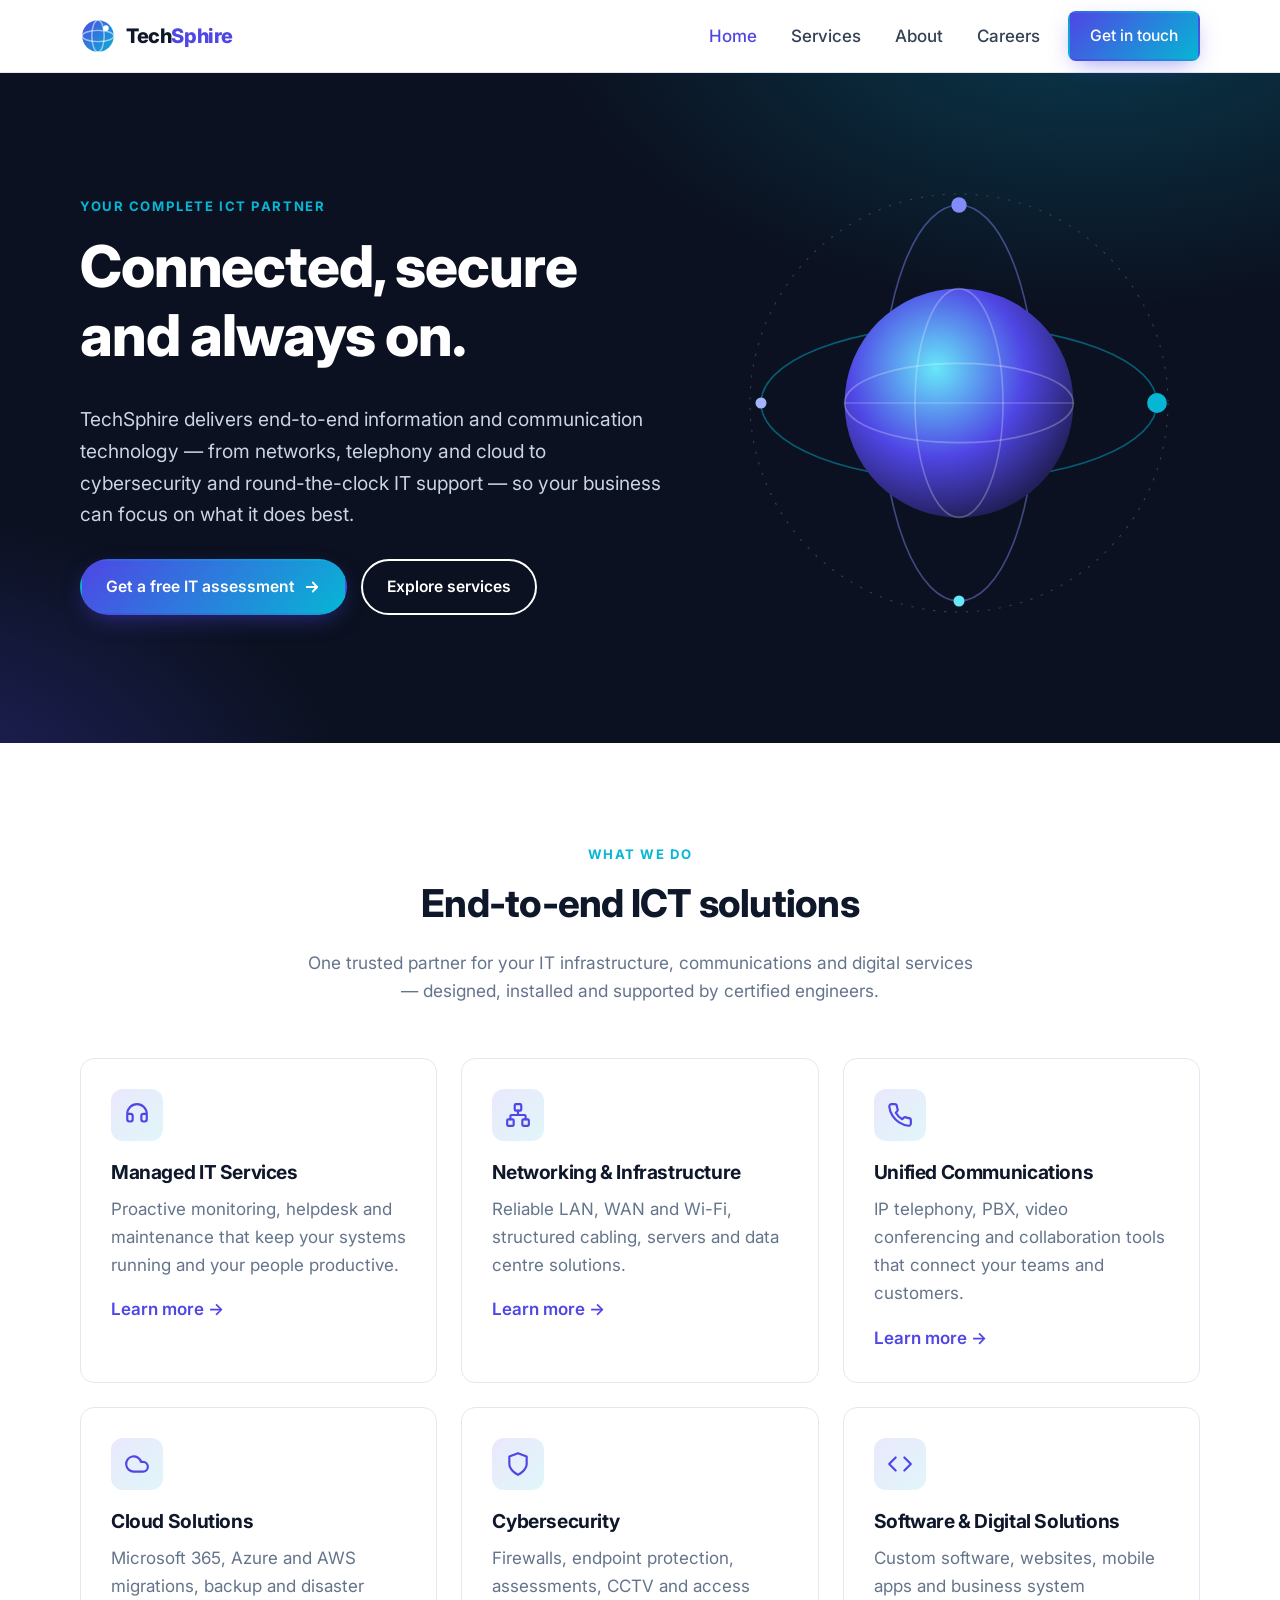
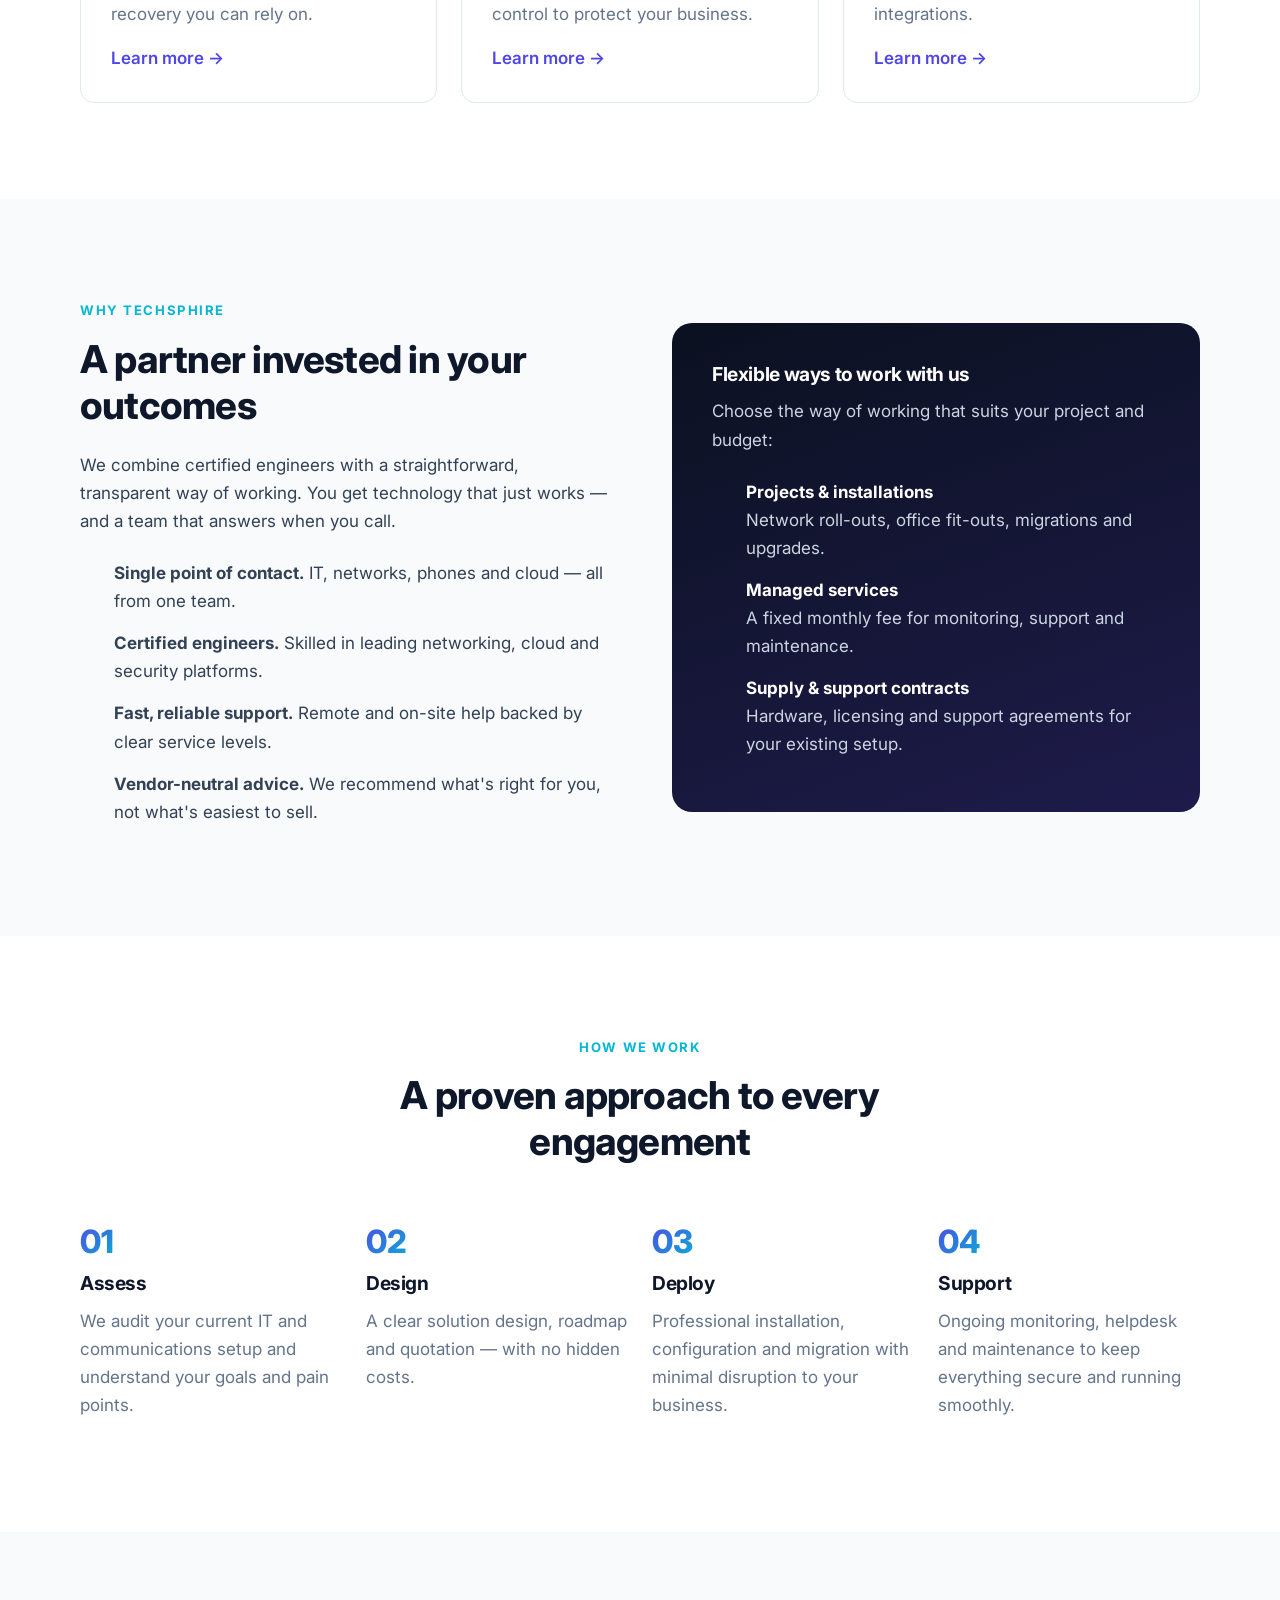
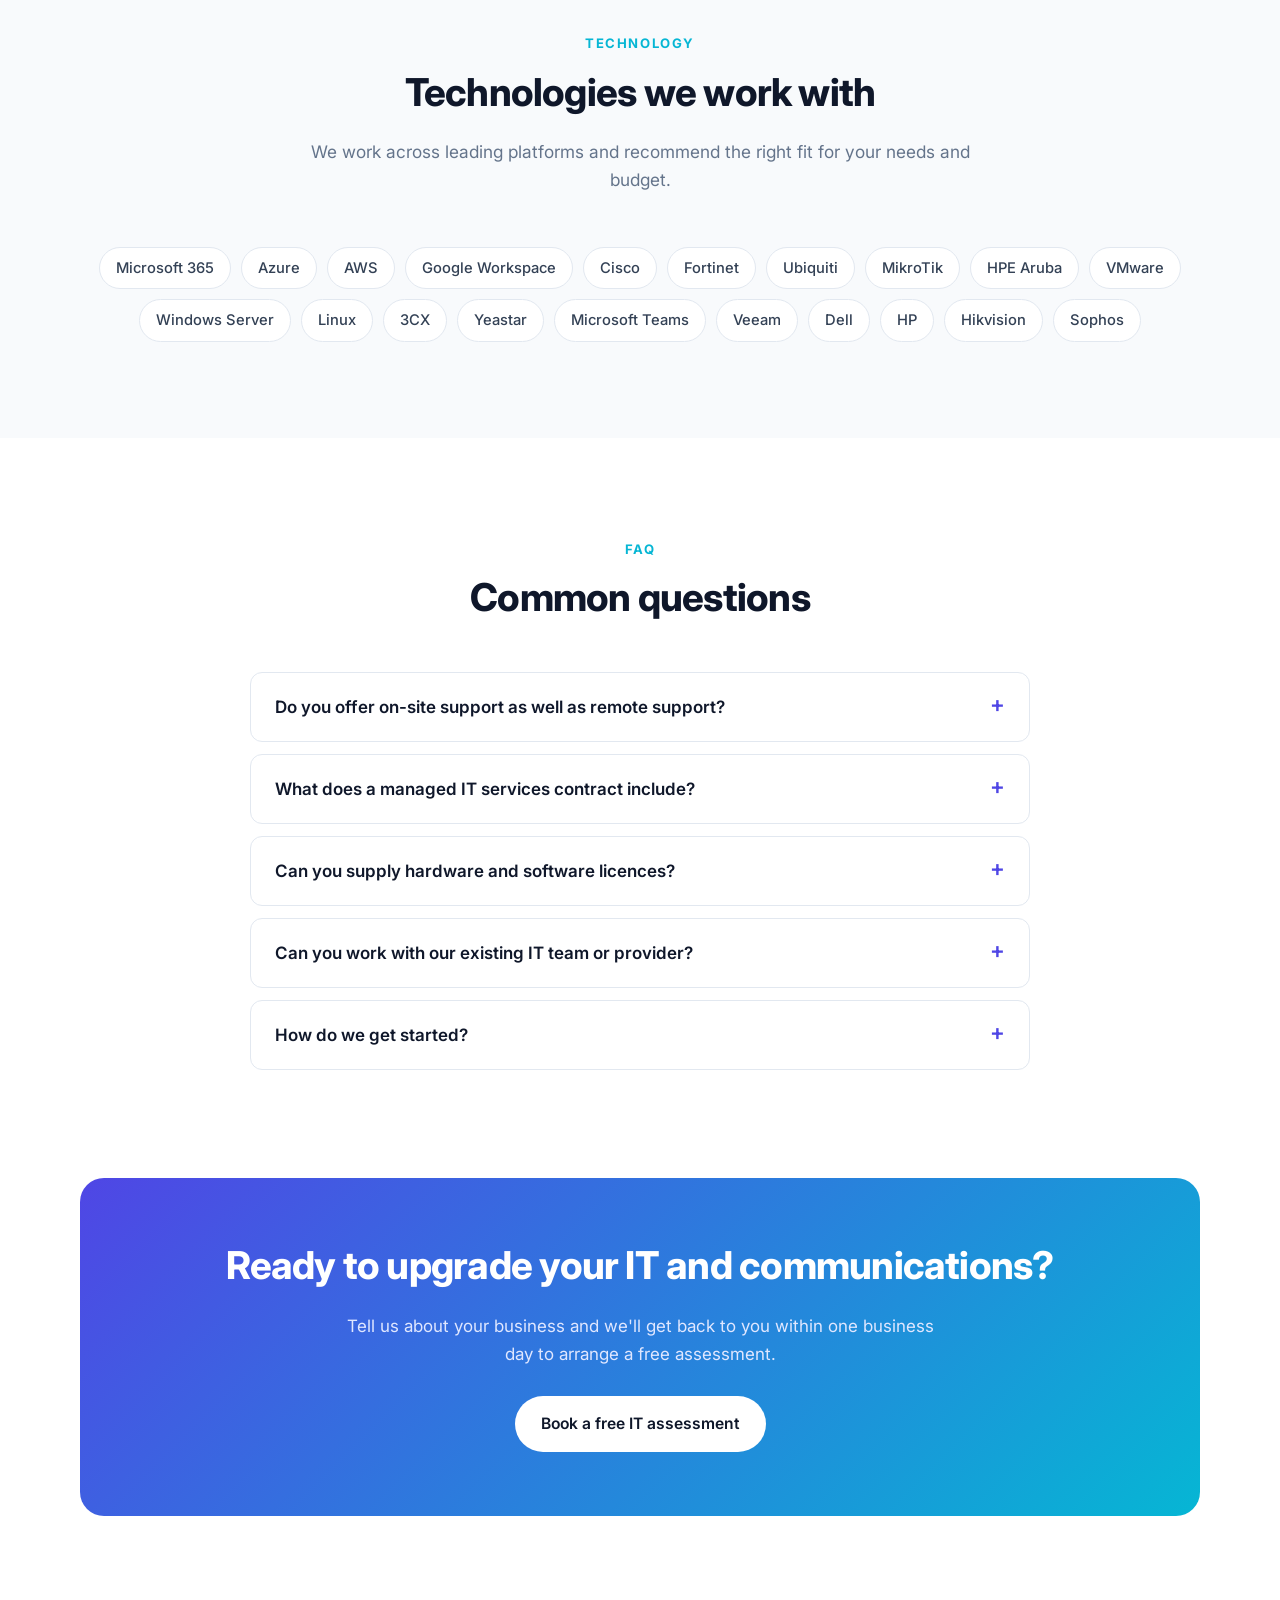
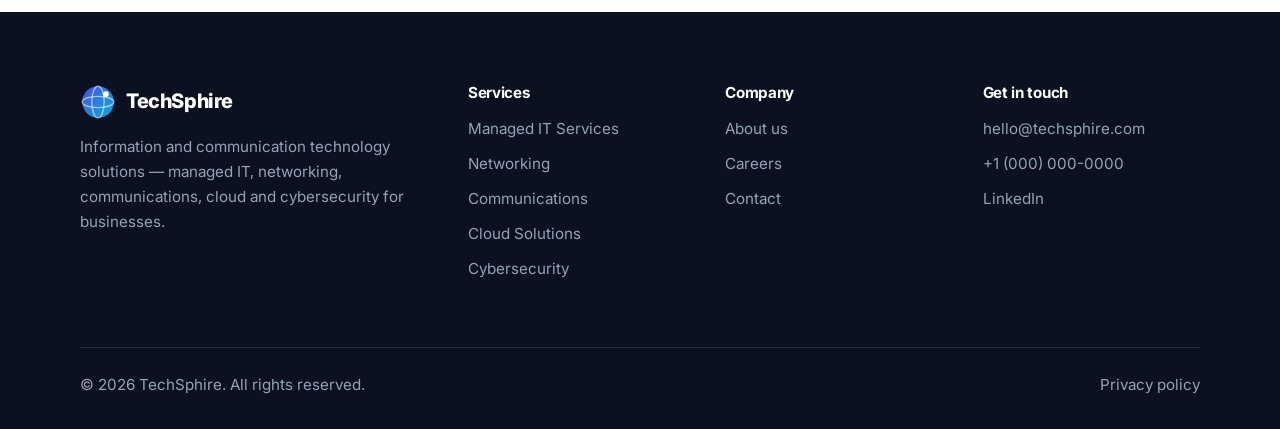
==== index.html @ 9347bdba "Tailor website content to an ICT company Refocus services on managed IT, networking and infrastructu" ====
<!doctype html>
<html lang="en" class="no-js">
<head>
  <meta charset="utf-8">
  <meta name="viewport" content="width=device-width, initial-scale=1">
  <title>TechSphire — ICT Solutions &amp; Managed IT Services</title>
  <meta name="description" content="TechSphire is an ICT company providing managed IT services, networking, unified communications, cloud, cybersecurity and software solutions for businesses.">
  <meta property="og:title" content="TechSphire — ICT Solutions &amp; Managed IT Services">
  <meta property="og:description" content="Managed IT, networking, communications, cloud and cybersecurity for businesses.">
  <meta property="og:type" content="website">
  <meta name="theme-color" content="#0b1120">
  <link rel="icon" href="assets/img/logo.svg" type="image/svg+xml">
  <link rel="preconnect" href="https://fonts.googleapis.com">
  <link rel="preconnect" href="https://fonts.gstatic.com" crossorigin>
  <link href="https://fonts.googleapis.com/css2?family=Inter:wght@400;500;600;700;800&display=swap" rel="stylesheet">
  <link rel="stylesheet" href="assets/css/styles.css">
</head>
<body>
  <a class="skip-link" href="#main">Skip to content</a>

  <header class="site-header">
    <nav class="container nav" aria-label="Main">
      <a class="logo" href="index.html"><img src="assets/img/logo.svg" alt="" width="36" height="36"><span>Tech<b>Sphire</b></span></a>
      <button class="nav-toggle" aria-label="Toggle menu" aria-expanded="false" aria-controls="nav-links">
        <svg viewBox="0 0 24 24" fill="none" stroke="currentColor" stroke-width="2" stroke-linecap="round" aria-hidden="true"><path d="M4 6h16M4 12h16M4 18h16"/></svg>
      </button>
      <ul class="nav-links" id="nav-links">
        <li><a href="index.html" aria-current="page">Home</a></li>
        <li><a href="services.html">Services</a></li>
        <li><a href="about.html">About</a></li>
        <li><a href="careers.html">Careers</a></li>
        <li><a class="btn btn-primary" href="contact.html">Get in touch</a></li>
      </ul>
    </nav>
  </header>

  <main id="main">
    <!-- Hero -->
    <section class="hero on-dark">
      <div class="container hero-grid">
        <div>
          <span class="eyebrow">Your complete ICT partner</span>
          <h1>Connected, secure and always on.</h1>
          <p class="lead">TechSphire delivers end-to-end information and communication technology — from networks, telephony and cloud to cybersecurity and round-the-clock IT support — so your business can focus on what it does best.</p>
          <div class="hero-actions">
            <a class="btn btn-primary" href="contact.html">Get a free IT assessment
              <svg width="18" height="18" viewBox="0 0 24 24" fill="none" stroke="currentColor" stroke-width="2.4" stroke-linecap="round" stroke-linejoin="round" aria-hidden="true"><path d="M5 12h14M13 6l6 6-6 6"/></svg>
            </a>
            <a class="btn btn-outline" href="services.html">Explore services</a>
          </div>
        </div>
        <div class="hero-art" aria-hidden="true">
          <svg viewBox="0 0 400 400" fill="none">
            <defs>
              <radialGradient id="core" cx="40%" cy="35%" r="70%">
                <stop offset="0" stop-color="#67e8f9"/>
                <stop offset=".55" stop-color="#4f46e5"/>
                <stop offset="1" stop-color="#1e1b4b"/>
              </radialGradient>
            </defs>
            <circle cx="200" cy="200" r="190" stroke="#334155" stroke-dasharray="2 8"/>
            <g class="orbit">
              <ellipse cx="200" cy="200" rx="180" ry="70" stroke="#06b6d4" stroke-opacity=".45" stroke-width="1.5"/>
              <circle cx="380" cy="200" r="9" fill="#06b6d4"/>
              <circle cx="20" cy="200" r="5" fill="#a5b4fc"/>
            </g>
            <g class="orbit reverse">
              <ellipse cx="200" cy="200" rx="70" ry="180" stroke="#818cf8" stroke-opacity=".45" stroke-width="1.5"/>
              <circle cx="200" cy="20" r="7" fill="#818cf8"/>
              <circle cx="200" cy="380" r="5" fill="#67e8f9"/>
            </g>
            <circle cx="200" cy="200" r="104" fill="url(#core)"/>
            <ellipse cx="200" cy="200" rx="104" ry="36" stroke="#fff" stroke-opacity=".25" stroke-width="1.5"/>
            <ellipse cx="200" cy="200" rx="40" ry="104" stroke="#fff" stroke-opacity=".25" stroke-width="1.5"/>
            <path d="M96 200h208" stroke="#fff" stroke-opacity=".2" stroke-width="1.5"/>
          </svg>
        </div>
      </div>
    </section>

    <!-- Services overview -->
    <section class="section">
      <div class="container">
        <div class="section-head center reveal">
          <span class="eyebrow">What we do</span>
          <h2>End-to-end ICT solutions</h2>
          <p>One trusted partner for your IT infrastructure, communications and digital services — designed, installed and supported by certified engineers.</p>
        </div>
        <div class="grid grid-3">
          <article class="card reveal">
            <div class="icon"><svg viewBox="0 0 24 24" fill="none" stroke="currentColor" stroke-width="2" stroke-linecap="round" stroke-linejoin="round" aria-hidden="true"><path d="M3 11h3a2 2 0 0 1 2 2v3a2 2 0 0 1-2 2H5a2 2 0 0 1-2-2v-5a9 9 0 0 1 18 0v5a2 2 0 0 1-2 2h-1a2 2 0 0 1-2-2v-3a2 2 0 0 1 2-2h3"/></svg></div>
            <h3>Managed IT Services</h3>
            <p>Proactive monitoring, helpdesk and maintenance that keep your systems running and your people productive.</p>
            <a class="link" href="services.html#managed">Learn more →</a>
          </article>
          <article class="card reveal">
            <div class="icon"><svg viewBox="0 0 24 24" fill="none" stroke="currentColor" stroke-width="2" stroke-linecap="round" stroke-linejoin="round" aria-hidden="true"><rect x="16" y="16" width="6" height="6" rx="1"/><rect x="2" y="16" width="6" height="6" rx="1"/><rect x="9" y="2" width="6" height="6" rx="1"/><path d="M5 16v-3a1 1 0 0 1 1-1h12a1 1 0 0 1 1 1v3M12 12V8"/></svg></div>
            <h3>Networking &amp; Infrastructure</h3>
            <p>Reliable LAN, WAN and Wi-Fi, structured cabling, servers and data centre solutions.</p>
            <a class="link" href="services.html#network">Learn more →</a>
          </article>
          <article class="card reveal">
            <div class="icon"><svg viewBox="0 0 24 24" fill="none" stroke="currentColor" stroke-width="2" stroke-linecap="round" stroke-linejoin="round" aria-hidden="true"><path d="M22 16.92v3a2 2 0 0 1-2.18 2 19.8 19.8 0 0 1-8.63-3.07 19.5 19.5 0 0 1-6-6A19.8 19.8 0 0 1 2.1 4.18 2 2 0 0 1 4.11 2h3a2 2 0 0 1 2 1.72c.13.96.36 1.9.7 2.81a2 2 0 0 1-.45 2.11L8.1 9.9a16 16 0 0 0 6 6l1.27-1.27a2 2 0 0 1 2.11-.45c.91.34 1.85.57 2.81.7A2 2 0 0 1 22 16.92z"/></svg></div>
            <h3>Unified Communications</h3>
            <p>IP telephony, PBX, video conferencing and collaboration tools that connect your teams and customers.</p>
            <a class="link" href="services.html#communications">Learn more →</a>
          </article>
          <article class="card reveal">
            <div class="icon"><svg viewBox="0 0 24 24" fill="none" stroke="currentColor" stroke-width="2" stroke-linecap="round" stroke-linejoin="round" aria-hidden="true"><path d="M17.5 19H9a7 7 0 1 1 6.71-9h1.79a4.5 4.5 0 1 1 0 9Z"/></svg></div>
            <h3>Cloud Solutions</h3>
            <p>Microsoft 365, Azure and AWS migrations, backup and disaster recovery you can rely on.</p>
            <a class="link" href="services.html#cloud">Learn more →</a>
          </article>
          <article class="card reveal">
            <div class="icon"><svg viewBox="0 0 24 24" fill="none" stroke="currentColor" stroke-width="2" stroke-linecap="round" stroke-linejoin="round" aria-hidden="true"><path d="M12 22s8-4 8-10V5l-8-3-8 3v7c0 6 8 10 8 10Z"/></svg></div>
            <h3>Cybersecurity</h3>
            <p>Firewalls, endpoint protection, assessments, CCTV and access control to protect your business.</p>
            <a class="link" href="services.html#security">Learn more →</a>
          </article>
          <article class="card reveal">
            <div class="icon"><svg viewBox="0 0 24 24" fill="none" stroke="currentColor" stroke-width="2" stroke-linecap="round" stroke-linejoin="round" aria-hidden="true"><path d="m16 18 6-6-6-6M8 6l-6 6 6 6"/></svg></div>
            <h3>Software &amp; Digital Solutions</h3>
            <p>Custom software, websites, mobile apps and business system integrations.</p>
            <a class="link" href="services.html#software">Learn more →</a>
          </article>
        </div>
      </div>
    </section>

    <!-- Why us -->
    <section class="section section-alt">
      <div class="container split">
        <div class="reveal">
          <span class="eyebrow">Why TechSphire</span>
          <h2>A partner invested in your outcomes</h2>
          <p>We combine certified engineers with a straightforward, transparent way of working. You get technology that just works — and a team that answers when you call.</p>
          <ul class="checklist">
            <li><strong>Single point of contact.</strong> IT, networks, phones and cloud — all from one team.</li>
            <li><strong>Certified engineers.</strong> Skilled in leading networking, cloud and security platforms.</li>
            <li><strong>Fast, reliable support.</strong> Remote and on-site help backed by clear service levels.</li>
            <li><strong>Vendor-neutral advice.</strong> We recommend what's right for you, not what's easiest to sell.</li>
          </ul>
        </div>
        <div class="panel reveal">
          <h3>Flexible ways to work with us</h3>
          <p>Choose the way of working that suits your project and budget:</p>
          <ul class="checklist">
            <li><strong style="color:#fff">Projects &amp; installations</strong><br>Network roll-outs, office fit-outs, migrations and upgrades.</li>
            <li><strong style="color:#fff">Managed services</strong><br>A fixed monthly fee for monitoring, support and maintenance.</li>
            <li><strong style="color:#fff">Supply &amp; support contracts</strong><br>Hardware, licensing and support agreements for your existing setup.</li>
          </ul>
        </div>
      </div>
    </section>

    <!-- Process -->
    <section class="section">
      <div class="container">
        <div class="section-head center reveal">
          <span class="eyebrow">How we work</span>
          <h2>A proven approach to every engagement</h2>
        </div>
        <div class="grid grid-4 steps">
          <div class="step reveal">
            <h3>Assess</h3>
            <p>We audit your current IT and communications setup and understand your goals and pain points.</p>
          </div>
          <div class="step reveal">
            <h3>Design</h3>
            <p>A clear solution design, roadmap and quotation — with no hidden costs.</p>
          </div>
          <div class="step reveal">
            <h3>Deploy</h3>
            <p>Professional installation, configuration and migration with minimal disruption to your business.</p>
          </div>
          <div class="step reveal">
            <h3>Support</h3>
            <p>Ongoing monitoring, helpdesk and maintenance to keep everything secure and running smoothly.</p>
          </div>
        </div>
      </div>
    </section>

    <!-- Technologies -->
    <section class="section section-alt">
      <div class="container">
        <div class="section-head center reveal">
          <span class="eyebrow">Technology</span>
          <h2>Technologies we work with</h2>
          <p>We work across leading platforms and recommend the right fit for your needs and budget.</p>
        </div>
        <div class="chips reveal">
          <span class="chip">Microsoft 365</span><span class="chip">Azure</span><span class="chip">AWS</span><span class="chip">Google Workspace</span><span class="chip">Cisco</span><span class="chip">Fortinet</span><span class="chip">Ubiquiti</span><span class="chip">MikroTik</span><span class="chip">HPE Aruba</span><span class="chip">VMware</span><span class="chip">Windows Server</span><span class="chip">Linux</span><span class="chip">3CX</span><span class="chip">Yeastar</span><span class="chip">Microsoft Teams</span><span class="chip">Veeam</span><span class="chip">Dell</span><span class="chip">HP</span><span class="chip">Hikvision</span><span class="chip">Sophos</span>
        </div>
      </div>
    </section>

    <!-- FAQ -->
    <section class="section">
      <div class="container">
        <div class="section-head center reveal">
          <span class="eyebrow">FAQ</span>
          <h2>Common questions</h2>
        </div>
        <div class="faq reveal">
          <details>
            <summary>Do you offer on-site support as well as remote support?</summary>
            <p>Yes. Most issues are resolved quickly through remote support, and our engineers visit your premises whenever on-site work is needed.</p>
          </details>
          <details>
            <summary>What does a managed IT services contract include?</summary>
            <p>Typically proactive monitoring, helpdesk support, patching and updates, backup checks, security management and regular reviews — tailored to the size and needs of your business.</p>
          </details>
          <details>
            <summary>Can you supply hardware and software licences?</summary>
            <p>Yes. We source, configure and install laptops, servers, networking equipment, phones, CCTV and software licences, so you have one partner from purchase to support.</p>
          </details>
          <details>
            <summary>Can you work with our existing IT team or provider?</summary>
            <p>Absolutely. We can fully manage your IT or complement your in-house team with specialist skills, extra capacity or after-hours cover.</p>
          </details>
          <details>
            <summary>How do we get started?</summary>
            <p>Contact us for a free IT assessment. We'll review your current setup, discuss your goals and send a clear proposal.</p>
          </details>
        </div>
      </div>
    </section>

    <!-- CTA -->
    <section class="section" style="padding-top:0">
      <div class="container">
        <div class="cta on-dark reveal">
          <h2>Ready to upgrade your IT and communications?</h2>
          <p>Tell us about your business and we'll get back to you within one business day to arrange a free assessment.</p>
          <a class="btn btn-light" href="contact.html">Book a free IT assessment</a>
        </div>
      </div>
    </section>
  </main>

  <footer class="site-footer">
    <div class="container">
      <div class="footer-grid">
        <div>
          <a class="logo" href="index.html"><img src="assets/img/logo.svg" alt="" width="36" height="36">TechSphire</a>
          <p>Information and communication technology solutions — managed IT, networking, communications, cloud and cybersecurity for businesses.</p>
        </div>
        <div>
          <h4>Services</h4>
          <ul>
            <li><a href="services.html#managed">Managed IT Services</a></li>
            <li><a href="services.html#network">Networking</a></li>
            <li><a href="services.html#communications">Communications</a></li>
            <li><a href="services.html#cloud">Cloud Solutions</a></li>
            <li><a href="services.html#security">Cybersecurity</a></li>
          </ul>
        </div>
        <div>
          <h4>Company</h4>
          <ul>
            <li><a href="about.html">About us</a></li>
            <li><a href="careers.html">Careers</a></li>
            <li><a href="contact.html">Contact</a></li>
          </ul>
        </div>
        <div>
          <h4>Get in touch</h4>
          <ul>
            <li><a href="mailto:hello@techsphire.com">hello@techsphire.com</a></li>
            <li><a href="tel:+10000000000">+1 (000) 000-0000</a></li>
            <li><a href="https://www.linkedin.com/" rel="noopener">LinkedIn</a></li>
          </ul>
        </div>
      </div>
      <div class="footer-bottom">
        <span>© <span data-year>2026</span> TechSphire. All rights reserved.</span>
        <span><a href="privacy.html">Privacy policy</a></span>
      </div>
    </div>
  </footer>

  <script src="assets/js/main.js"></script>
</body>
</html>
---- assets/css/styles.css ----
/* ==========================================================================
   TechSphire — global styles
   Edit the tokens in :root to rebrand the whole site.
   ========================================================================== */

:root {
  --brand: #4f46e5;
  --brand-2: #06b6d4;
  --brand-dark: #3730a3;
  --ink: #0f172a;
  --ink-soft: #334155;
  --muted: #64748b;
  --line: #e2e8f0;
  --bg: #ffffff;
  --bg-alt: #f8fafc;
  --bg-dark: #0b1120;
  --radius: 14px;
  --shadow: 0 10px 30px -12px rgba(15, 23, 42, 0.18);
  --max: 1160px;
  --font: "Inter", system-ui, -apple-system, "Segoe UI", Roboto, sans-serif;
}

*,
*::before,
*::after { box-sizing: border-box; }

html { scroll-behavior: smooth; }

body {
  margin: 0;
  font-family: var(--font);
  font-size: 17px;
  line-height: 1.65;
  color: var(--ink-soft);
  background: var(--bg);
  -webkit-font-smoothing: antialiased;
}

img, svg { max-width: 100%; display: block; }

a { color: var(--brand); text-decoration: none; }
a:hover { text-decoration: underline; }

h1, h2, h3, h4 {
  color: var(--ink);
  line-height: 1.2;
  margin: 0 0 0.6em;
  letter-spacing: -0.02em;
}
h1 { font-size: clamp(2.2rem, 5vw, 3.6rem); font-weight: 800; }
h2 { font-size: clamp(1.7rem, 3.2vw, 2.4rem); font-weight: 750; }
h3 { font-size: 1.2rem; font-weight: 700; }
p { margin: 0 0 1em; }

.container {
  width: 100%;
  max-width: var(--max);
  margin: 0 auto;
  padding: 0 20px;
}

.skip-link {
  position: absolute;
  left: -999px;
  top: 8px;
  background: var(--ink);
  color: #fff;
  padding: 8px 14px;
  border-radius: 8px;
  z-index: 100;
}
.skip-link:focus { left: 8px; }

:focus-visible {
  outline: 3px solid var(--brand-2);
  outline-offset: 2px;
}

/* ---------- Buttons ---------- */
.btn {
  display: inline-flex;
  align-items: center;
  gap: 8px;
  padding: 13px 24px;
  border-radius: 999px;
  font-weight: 600;
  font-size: 0.98rem;
  border: 2px solid transparent;
  cursor: pointer;
  transition: transform 0.15s ease, box-shadow 0.15s ease, background 0.15s ease;
  font-family: inherit;
}
.btn:hover { text-decoration: none; transform: translateY(-1px); }
.btn-primary {
  background: linear-gradient(135deg, var(--brand), var(--brand-2));
  color: #fff;
  box-shadow: 0 8px 24px -8px rgba(79, 70, 229, 0.6);
}
.btn-outline { border-color: currentColor; color: var(--ink); background: transparent; }
.btn-light { background: #fff; color: var(--ink); }
.on-dark .btn-outline { color: #fff; }

/* ---------- Header ---------- */
.site-header {
  position: sticky;
  top: 0;
  z-index: 50;
  background: rgba(255, 255, 255, 0.9);
  backdrop-filter: saturate(180%) blur(12px);
  border-bottom: 1px solid var(--line);
}
.nav {
  display: flex;
  align-items: center;
  justify-content: space-between;
  height: 72px;
}
.logo {
  display: flex;
  align-items: center;
  gap: 10px;
  font-weight: 800;
  font-size: 1.25rem;
  color: var(--ink);
  letter-spacing: -0.02em;
}
.logo:hover { text-decoration: none; }
.logo img { width: 36px; height: 36px; }
.logo b { color: var(--brand); font-weight: inherit; }

.nav-links {
  display: flex;
  align-items: center;
  gap: 6px;
  list-style: none;
  margin: 0;
  padding: 0;
}
.nav-links a {
  color: var(--ink-soft);
  font-weight: 500;
  padding: 8px 14px;
  border-radius: 8px;
}
.nav-links a:hover { background: var(--bg-alt); text-decoration: none; color: var(--ink); }
.nav-links a[aria-current="page"] { color: var(--brand); }
.nav-links .btn { padding: 10px 20px; color: #fff; margin-left: 8px; }
.nav-links .btn:hover { background: linear-gradient(135deg, var(--brand), var(--brand-2)); }

.nav-toggle {
  display: none;
  background: none;
  border: 0;
  padding: 8px;
  cursor: pointer;
  color: var(--ink);
}
.nav-toggle svg { width: 28px; height: 28px; }

@media (max-width: 860px) {
  .nav-toggle { display: block; }
  .nav-links {
    position: absolute;
    top: 72px;
    left: 0;
    right: 0;
    flex-direction: column;
    align-items: stretch;
    background: #fff;
    border-bottom: 1px solid var(--line);
    padding: 12px 20px 20px;
    box-shadow: var(--shadow);
    display: none;
  }
  .nav-links.open { display: flex; }
  .nav-links a { padding: 12px; }
  .nav-links .btn { display: flex; margin: 8px 0 0; justify-content: center; }
}

/* ---------- Hero ---------- */
.hero {
  position: relative;
  overflow: hidden;
  background:
    radial-gradient(900px 500px at 85% -10%, rgba(6, 182, 212, 0.25), transparent 60%),
    radial-gradient(800px 500px at -10% 110%, rgba(79, 70, 229, 0.35), transparent 60%),
    var(--bg-dark);
  color: #cbd5e1;
  padding: 110px 0 120px;
}
.hero h1 { color: #fff; max-width: 15ch; }
.hero .lead { font-size: 1.2rem; max-width: 56ch; color: #cbd5e1; }
.hero-grid {
  display: grid;
  grid-template-columns: 1.1fr 0.9fr;
  gap: 48px;
  align-items: center;
}
.hero-actions { display: flex; gap: 14px; flex-wrap: wrap; margin-top: 28px; }
.eyebrow {
  display: inline-block;
  font-size: 0.82rem;
  font-weight: 700;
  letter-spacing: 0.12em;
  text-transform: uppercase;
  color: var(--brand-2);
  margin-bottom: 14px;
}
.hero-art { position: relative; aspect-ratio: 1; max-width: 440px; justify-self: center; width: 100%; }
.hero-art svg { width: 100%; height: 100%; }
.orbit { transform-origin: 200px 200px; animation: spin 40s linear infinite; }
.orbit.reverse { animation-duration: 60s; animation-direction: reverse; }
@keyframes spin { to { transform: rotate(360deg); } }
@media (prefers-reduced-motion: reduce) {
  .orbit { animation: none; }
  html { scroll-behavior: auto; }
}

@media (max-width: 860px) {
  .hero { padding: 72px 0 80px; }
  .hero-grid { grid-template-columns: 1fr; }
  .hero-art { max-width: 300px; order: -1; }
}

.page-hero {
  background:
    radial-gradient(700px 360px at 90% 0%, rgba(6, 182, 212, 0.22), transparent 60%),
    var(--bg-dark);
  color: #cbd5e1;
  padding: 88px 0 72px;
}
.page-hero h1 { color: #fff; font-size: clamp(2rem, 4.4vw, 3rem); }
.page-hero p { max-width: 60ch; font-size: 1.12rem; }

/* ---------- Sections ---------- */
.section { padding: 96px 0; }
.section-alt { background: var(--bg-alt); }
.section-head { max-width: 680px; margin-bottom: 52px; }
.section-head.center { margin-left: auto; margin-right: auto; text-align: center; }
.section-head p { color: var(--muted); font-size: 1.08rem; }
@media (max-width: 640px) { .section { padding: 68px 0; } }

.grid { display: grid; gap: 24px; }
.grid-3 { grid-template-columns: repeat(3, 1fr); }
.grid-2 { grid-template-columns: repeat(2, 1fr); }
.grid-4 { grid-template-columns: repeat(4, 1fr); }
@media (max-width: 980px) { .grid-3, .grid-4 { grid-template-columns: repeat(2, 1fr); } }
@media (max-width: 640px) { .grid-3, .grid-2, .grid-4 { grid-template-columns: 1fr; } }

.card {
  background: #fff;
  border: 1px solid var(--line);
  border-radius: var(--radius);
  padding: 30px;
  transition: transform 0.2s ease, box-shadow 0.2s ease, border-color 0.2s ease;
}
.card:hover { transform: translateY(-4px); box-shadow: var(--shadow); border-color: transparent; }
.card p { color: var(--muted); margin: 0; }
.card .link { display: inline-block; margin-top: 16px; font-weight: 600; }

.icon {
  width: 52px;
  height: 52px;
  border-radius: 12px;
  display: grid;
  place-items: center;
  margin-bottom: 20px;
  background: linear-gradient(135deg, rgba(79, 70, 229, 0.12), rgba(6, 182, 212, 0.12));
  color: var(--brand);
}
.icon svg { width: 26px; height: 26px; }

/* Process steps */
.steps { counter-reset: step; }
.step { position: relative; padding-top: 56px; }
.step::before {
  counter-increment: step;
  content: "0" counter(step);
  position: absolute;
  top: 0;
  left: 0;
  font-size: 2rem;
  font-weight: 800;
  background: linear-gradient(135deg, var(--brand), var(--brand-2));
  -webkit-background-clip: text;
  background-clip: text;
  color: transparent;
}
.step p { color: var(--muted); }

/* Split layout */
.split {
  display: grid;
  grid-template-columns: 1fr 1fr;
  gap: 64px;
  align-items: center;
}
@media (max-width: 860px) { .split { grid-template-columns: 1fr; gap: 36px; } }

.checklist { list-style: none; padding: 0; margin: 24px 0 0; }
.checklist li {
  position: relative;
  padding-left: 34px;
  margin-bottom: 14px;
}
.checklist li::before {
  content: "";
  position: absolute;
  left: 0;
  top: 4px;
  width: 22px;
  height: 22px;
  border-radius: 50%;
  background: linear-gradient(135deg, var(--brand), var(--brand-2))
    url("data:image/svg+xml,%3Csvg xmlns='http://www.w3.org/2000/svg' viewBox='0 0 24 24' fill='none' stroke='white' stroke-width='3' stroke-linecap='round' stroke-linejoin='round'%3E%3Cpath d='M20 6 9 17l-5-5'/%3E%3C/svg%3E")
    center / 13px no-repeat;
}

.panel {
  border-radius: 20px;
  padding: 40px;
  background: linear-gradient(160deg, var(--bg-dark), #1e1b4b);
  color: #cbd5e1;
}
.panel h3 { color: #fff; }

/* Tech chips */
.chips { display: flex; flex-wrap: wrap; gap: 10px; justify-content: center; }
.chip {
  padding: 8px 16px;
  border: 1px solid var(--line);
  border-radius: 999px;
  background: #fff;
  font-size: 0.92rem;
  font-weight: 500;
  color: var(--ink-soft);
}

/* Service detail */
.service-detail {
  display: grid;
  grid-template-columns: 64px 1fr;
  gap: 24px;
  padding: 40px 0;
  border-bottom: 1px solid var(--line);
  scroll-margin-top: 90px;
}
.service-detail:last-child { border-bottom: 0; }
.service-detail .icon { margin: 0; width: 64px; height: 64px; }
.service-detail ul { margin: 12px 0 0; padding-left: 20px; color: var(--muted); columns: 2; column-gap: 32px; }
@media (max-width: 640px) {
  .service-detail { grid-template-columns: 1fr; }
  .service-detail ul { columns: 1; }
}

/* Values */
.value h3 { margin-top: 4px; }

/* FAQ */
.faq { max-width: 780px; margin: 0 auto; }
.faq details {
  border: 1px solid var(--line);
  border-radius: 12px;
  padding: 0 24px;
  margin-bottom: 12px;
  background: #fff;
}
.faq summary {
  cursor: pointer;
  padding: 20px 0;
  font-weight: 600;
  color: var(--ink);
  list-style: none;
  display: flex;
  justify-content: space-between;
  gap: 16px;
}
.faq summary::-webkit-details-marker { display: none; }
.faq summary::after { content: "+"; font-size: 1.4rem; line-height: 1; color: var(--brand); }
.faq details[open] summary::after { content: "−"; }
.faq details p { color: var(--muted); padding-bottom: 20px; margin: 0; }

/* CTA band */
.cta {
  background: linear-gradient(135deg, var(--brand), var(--brand-2));
  color: #e0e7ff;
  border-radius: 24px;
  padding: 64px 48px;
  text-align: center;
}
.cta h2 { color: #fff; }
.cta p { max-width: 56ch; margin: 0 auto 28px; }
@media (max-width: 640px) { .cta { padding: 48px 24px; } }

/* ---------- Contact ---------- */
.contact-grid {
  display: grid;
  grid-template-columns: 1.3fr 0.7fr;
  gap: 48px;
}
@media (max-width: 860px) { .contact-grid { grid-template-columns: 1fr; } }

.form { display: grid; gap: 18px; }
.form-row { display: grid; grid-template-columns: 1fr 1fr; gap: 18px; }
@media (max-width: 640px) { .form-row { grid-template-columns: 1fr; } }
.form label { display: block; font-weight: 600; color: var(--ink); font-size: 0.94rem; margin-bottom: 6px; }
.form input,
.form select,
.form textarea {
  width: 100%;
  padding: 13px 15px;
  border: 1px solid #cbd5e1;
  border-radius: 10px;
  font: inherit;
  font-size: 1rem;
  color: var(--ink);
  background: #fff;
  transition: border-color 0.15s ease, box-shadow 0.15s ease;
}
.form input:focus,
.form select:focus,
.form textarea:focus {
  outline: none;
  border-color: var(--brand);
  box-shadow: 0 0 0 4px rgba(79, 70, 229, 0.15);
}
.form textarea { min-height: 150px; resize: vertical; }
.form .hp { position: absolute; left: -9999px; }
.form-status { font-weight: 600; margin: 0; }
.form-status.ok { color: #047857; }
.form-status.err { color: #b91c1c; }

.contact-info { display: grid; gap: 20px; align-content: start; }
.contact-info .card { padding: 24px; }
.contact-info h3 { font-size: 1.02rem; margin-bottom: 4px; }

/* ---------- Footer ---------- */
.site-footer {
  background: var(--bg-dark);
  color: #94a3b8;
  padding: 72px 0 32px;
  font-size: 0.95rem;
}
.footer-grid {
  display: grid;
  grid-template-columns: 1.6fr repeat(3, 1fr);
  gap: 40px;
}
@media (max-width: 860px) { .footer-grid { grid-template-columns: 1fr 1fr; } }
@media (max-width: 520px) { .footer-grid { grid-template-columns: 1fr; } }
.site-footer .logo { color: #fff; margin-bottom: 14px; }
.site-footer h4 { color: #fff; font-size: 0.95rem; margin-bottom: 14px; }
.site-footer ul { list-style: none; padding: 0; margin: 0; }
.site-footer li { margin-bottom: 10px; }
.site-footer a { color: #94a3b8; }
.site-footer a:hover { color: #fff; }
.footer-bottom {
  margin-top: 56px;
  padding-top: 24px;
  border-top: 1px solid rgba(148, 163, 184, 0.18);
  display: flex;
  justify-content: space-between;
  flex-wrap: wrap;
  gap: 12px;
}

/* ---------- Reveal on scroll ---------- */
.reveal { opacity: 0; transform: translateY(18px); transition: opacity 0.6s ease, transform 0.6s ease; }
.reveal.visible { opacity: 1; transform: none; }
@media (prefers-reduced-motion: reduce) { .reveal { opacity: 1; transform: none; transition: none; } }
.no-js .reveal { opacity: 1; transform: none; }

/* ---------- 404 ---------- */
.not-found { min-height: 70vh; display: grid; place-items: center; text-align: center; }
.not-found .code {
  font-size: clamp(5rem, 16vw, 9rem);
  font-weight: 800;
  line-height: 1;
  background: linear-gradient(135deg, var(--brand), var(--brand-2));
  -webkit-background-clip: text;
  background-clip: text;
  color: transparent;
}
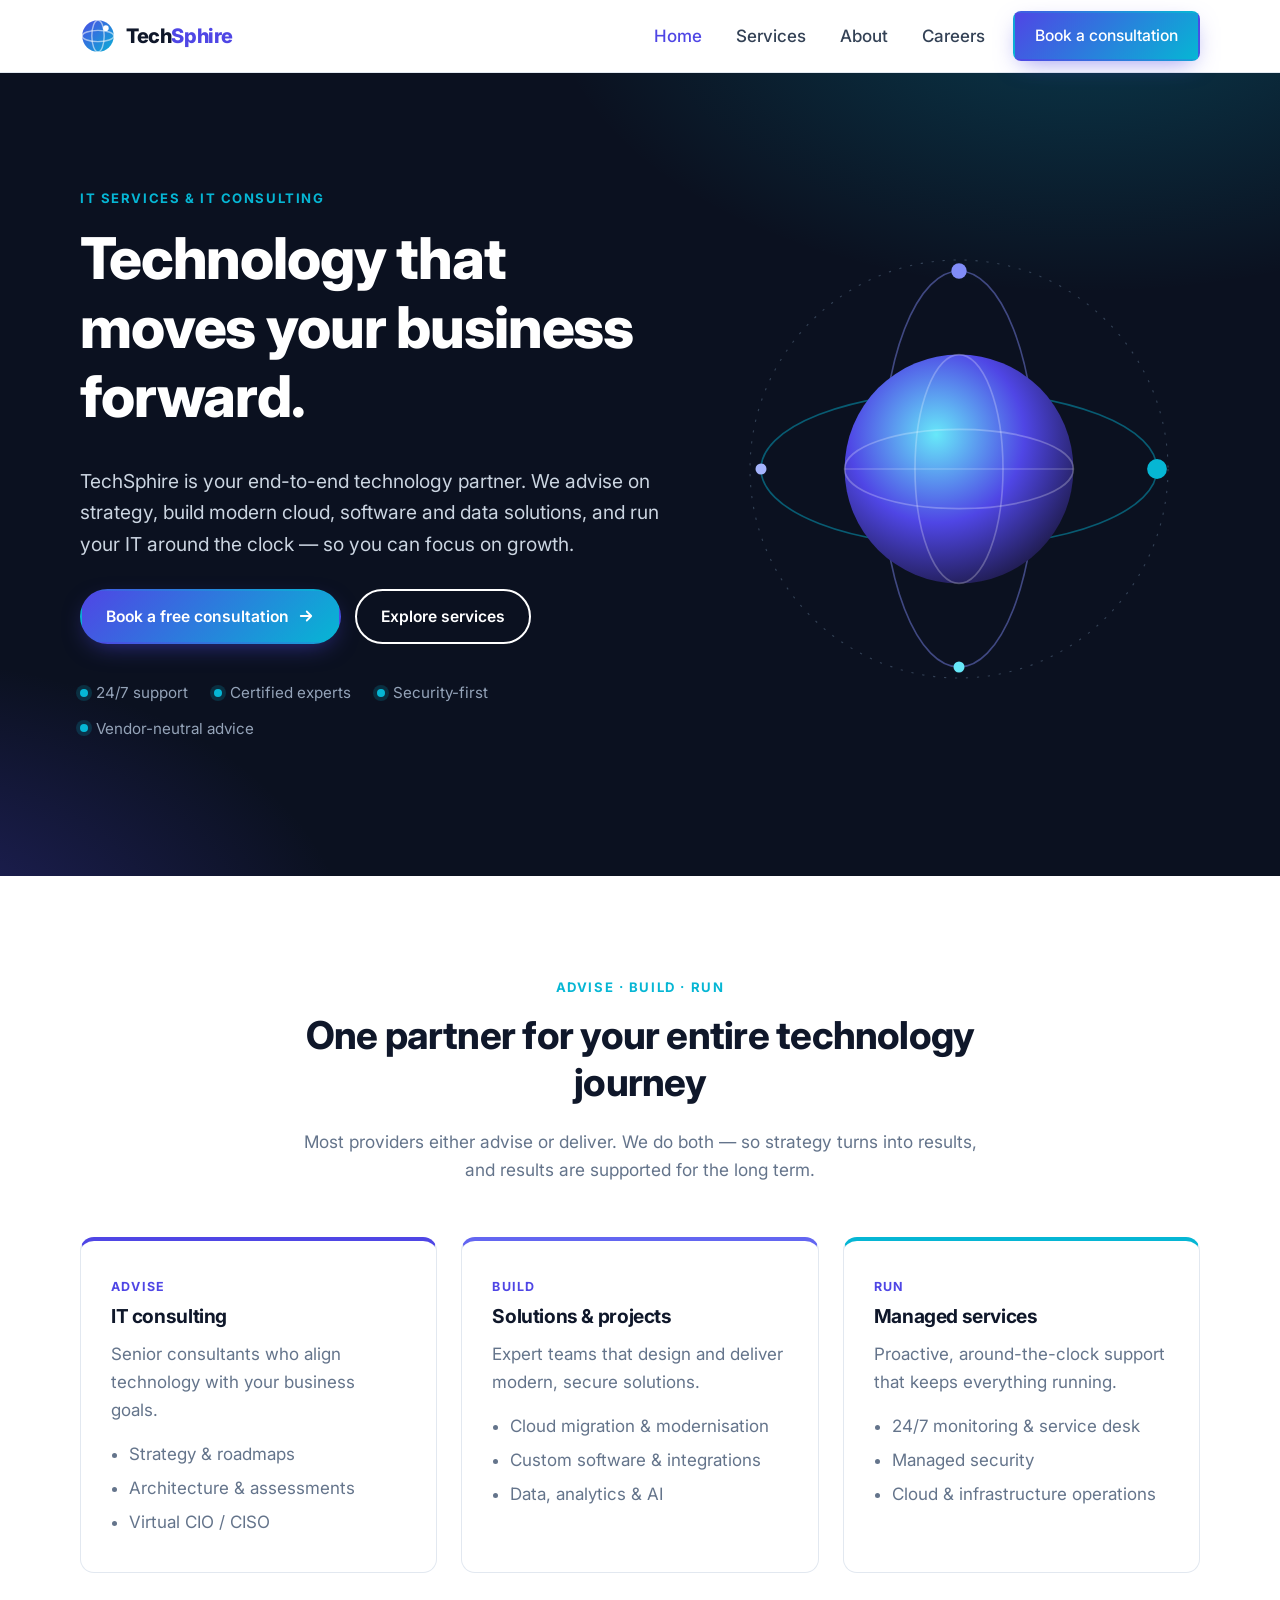
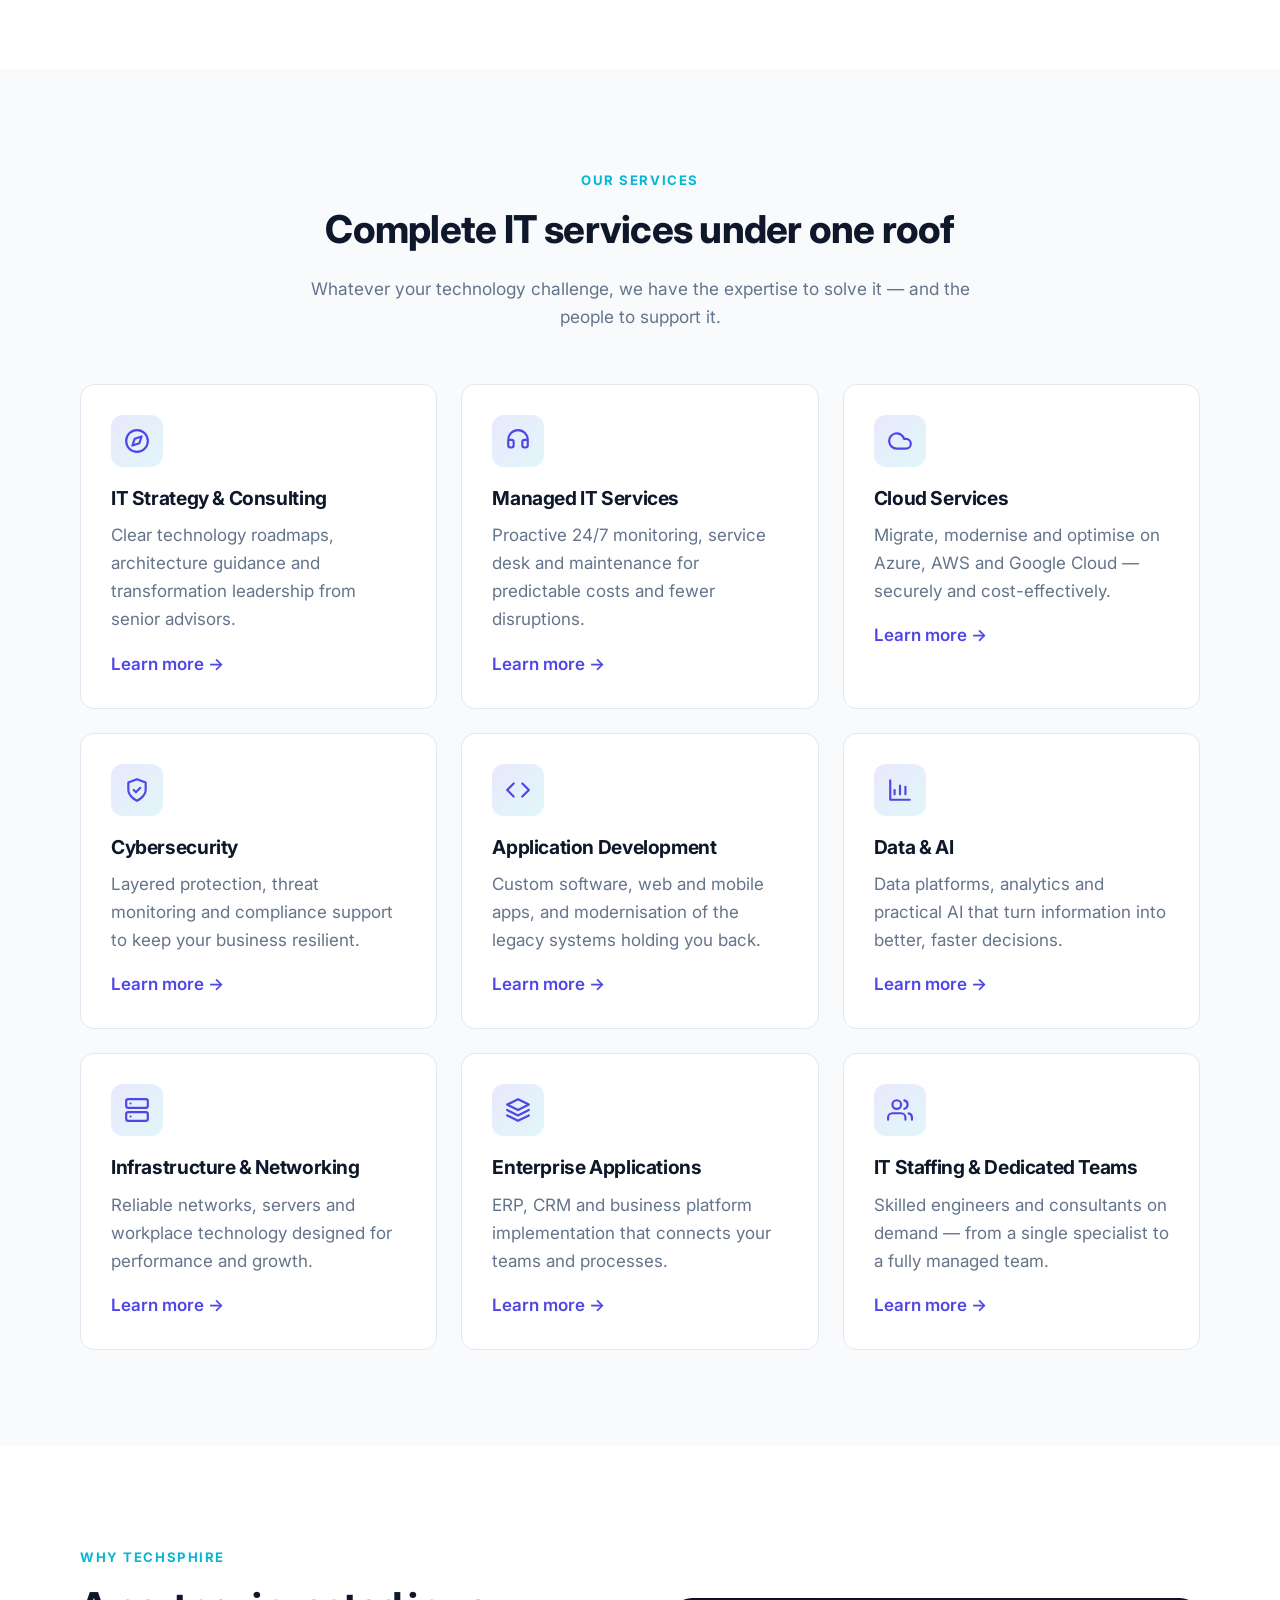
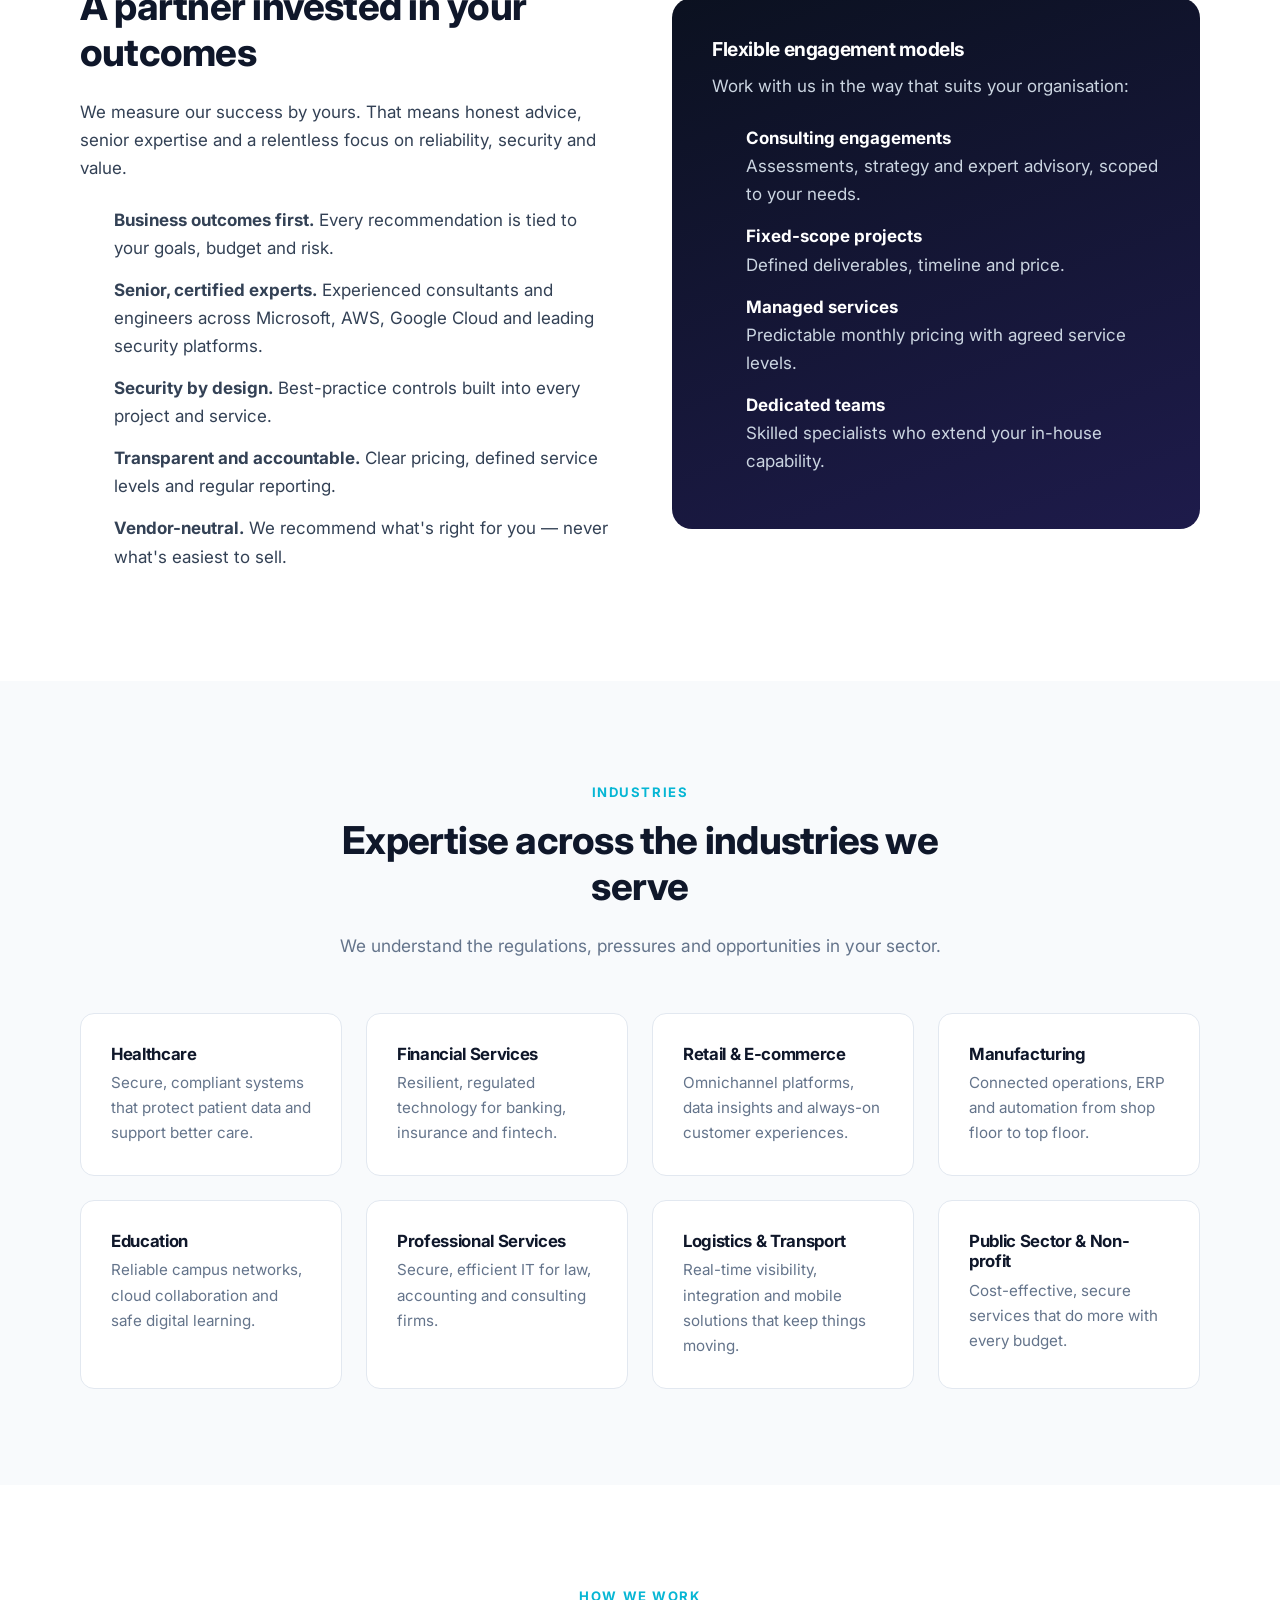
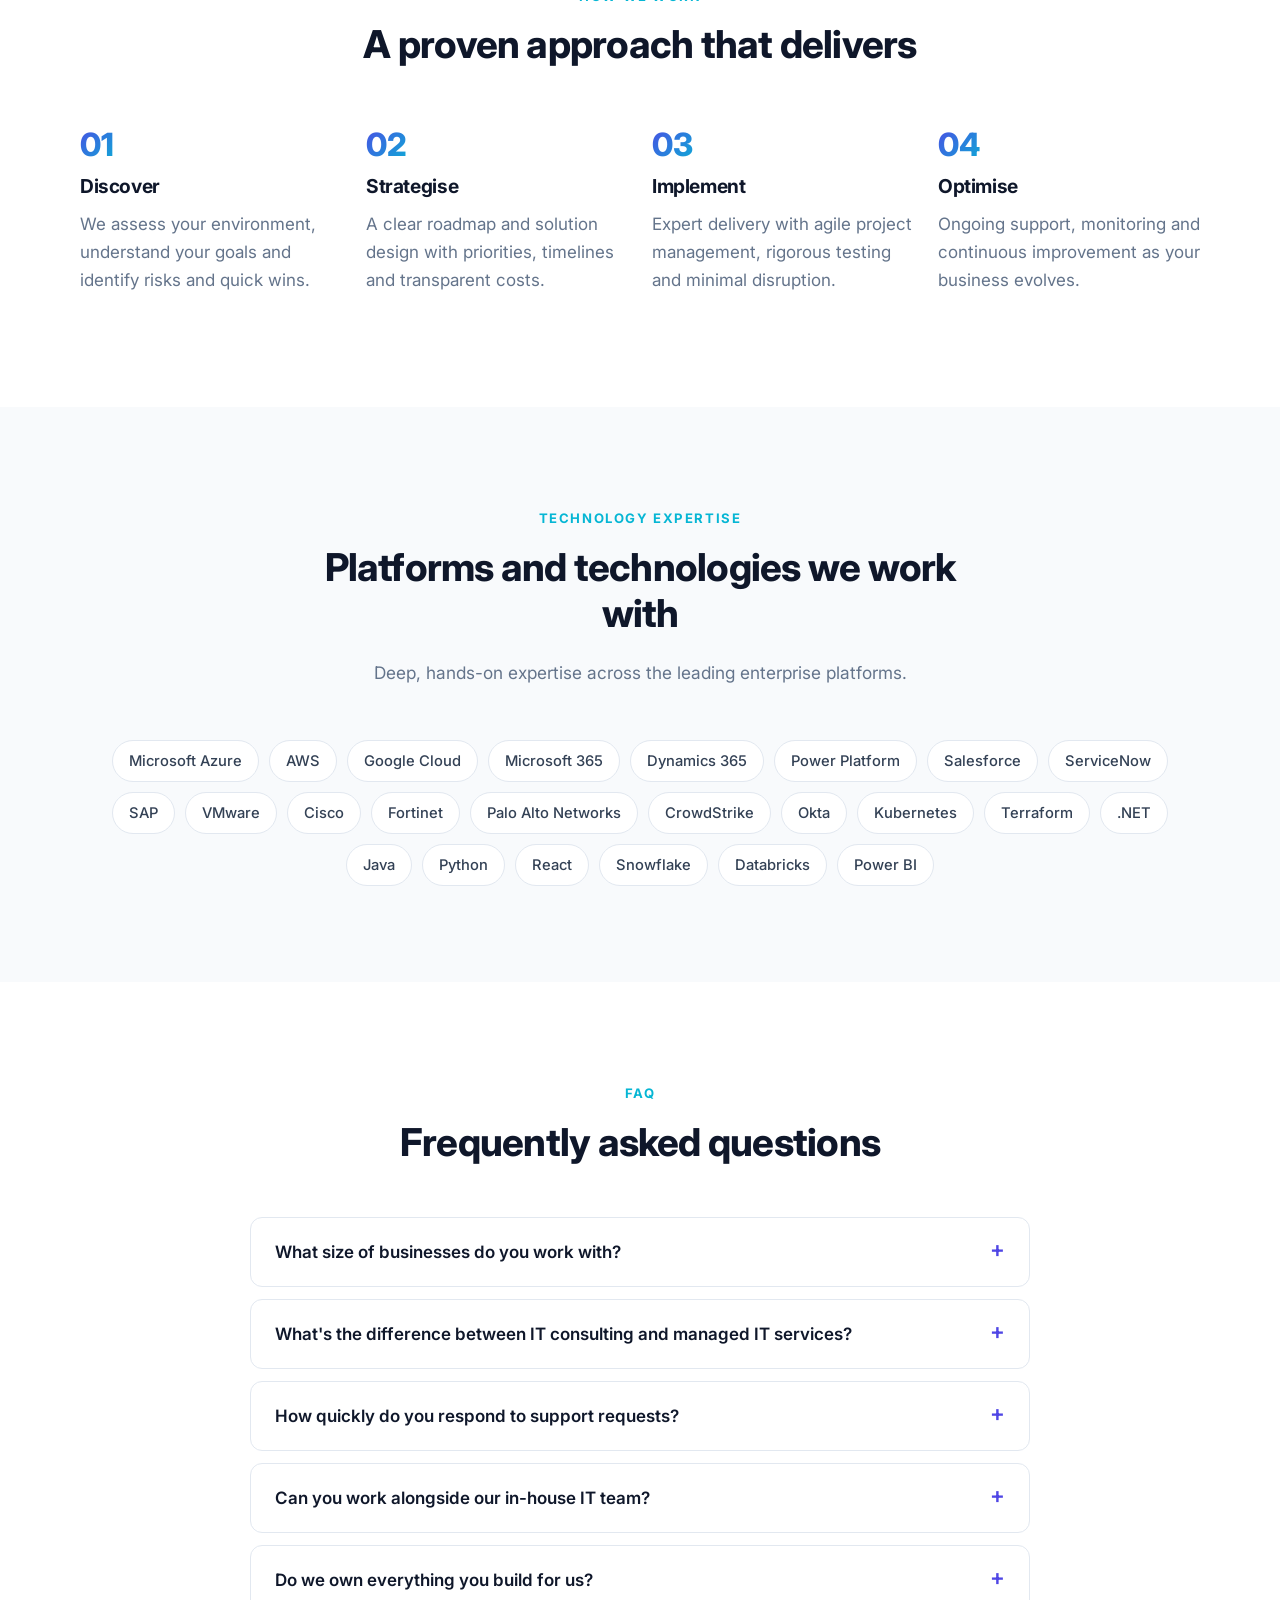
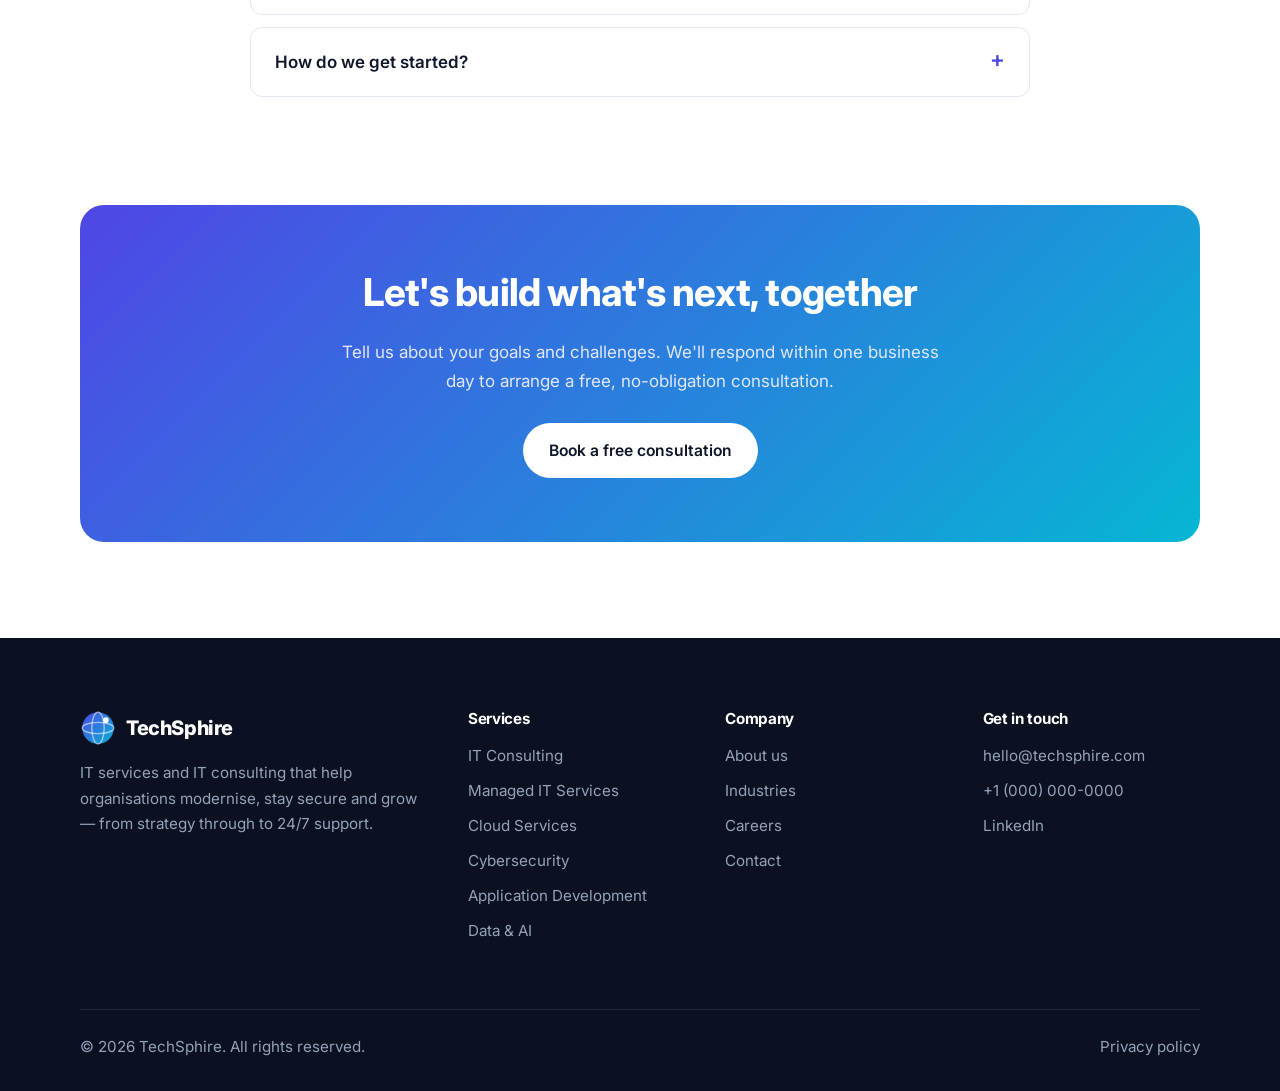
==== commit 480c692f: "Reposition site as a full-service IT services and IT consulting company Rewrite all pages: Advise/Bu" ====
--- a/index.html
+++ b/index.html
@@ -3,10 +3,10 @@
 <head>
   <meta charset="utf-8">
   <meta name="viewport" content="width=device-width, initial-scale=1">
-  <title>TechSphire — ICT Solutions &amp; Managed IT Services</title>
-  <meta name="description" content="TechSphire is an ICT company providing managed IT services, networking, unified communications, cloud, cybersecurity and software solutions for businesses.">
-  <meta property="og:title" content="TechSphire — ICT Solutions &amp; Managed IT Services">
-  <meta property="og:description" content="Managed IT, networking, communications, cloud and cybersecurity for businesses.">
+  <title>TechSphire — IT Services &amp; IT Consulting</title>
+  <meta name="description" content="TechSphire is a full-service IT services and IT consulting company: IT strategy, managed IT, cloud, cybersecurity, application development, data &amp; AI and more.">
+  <meta property="og:title" content="TechSphire — IT Services &amp; IT Consulting">
+  <meta property="og:description" content="TechSphire is a full-service IT services and IT consulting company: IT strategy, managed IT, cloud, cybersecurity, application development, data &amp; AI and more.">
   <meta property="og:type" content="website">
   <meta name="theme-color" content="#0b1120">
   <link rel="icon" href="assets/img/logo.svg" type="image/svg+xml">
@@ -29,25 +29,30 @@
         <li><a href="services.html">Services</a></li>
         <li><a href="about.html">About</a></li>
         <li><a href="careers.html">Careers</a></li>
-        <li><a class="btn btn-primary" href="contact.html">Get in touch</a></li>
+        <li><a class="btn btn-primary" href="contact.html">Book a consultation</a></li>
       </ul>
     </nav>
   </header>
 
   <main id="main">
-    <!-- Hero -->
     <section class="hero on-dark">
       <div class="container hero-grid">
         <div>
-          <span class="eyebrow">Your complete ICT partner</span>
-          <h1>Connected, secure and always on.</h1>
-          <p class="lead">TechSphire delivers end-to-end information and communication technology — from networks, telephony and cloud to cybersecurity and round-the-clock IT support — so your business can focus on what it does best.</p>
+          <span class="eyebrow">IT services &amp; IT consulting</span>
+          <h1>Technology that moves your business forward.</h1>
+          <p class="lead">TechSphire is your end-to-end technology partner. We advise on strategy, build modern cloud, software and data solutions, and run your IT around the clock — so you can focus on growth.</p>
           <div class="hero-actions">
-            <a class="btn btn-primary" href="contact.html">Get a free IT assessment
+            <a class="btn btn-primary" href="contact.html">Book a free consultation
               <svg width="18" height="18" viewBox="0 0 24 24" fill="none" stroke="currentColor" stroke-width="2.4" stroke-linecap="round" stroke-linejoin="round" aria-hidden="true"><path d="M5 12h14M13 6l6 6-6 6"/></svg>
             </a>
             <a class="btn btn-outline" href="services.html">Explore services</a>
           </div>
+          <ul class="trust">
+            <li>24/7 support</li>
+            <li>Certified experts</li>
+            <li>Security-first</li>
+            <li>Vendor-neutral advice</li>
+          </ul>
         </div>
         <div class="hero-art" aria-hidden="true">
           <svg viewBox="0 0 400 400" fill="none">
@@ -78,162 +83,256 @@
       </div>
     </section>
 
-    <!-- Services overview -->
     <section class="section">
       <div class="container">
         <div class="section-head center reveal">
-          <span class="eyebrow">What we do</span>
-          <h2>End-to-end ICT solutions</h2>
-          <p>One trusted partner for your IT infrastructure, communications and digital services — designed, installed and supported by certified engineers.</p>
+          <span class="eyebrow">Advise · Build · Run</span>
+          <h2>One partner for your entire technology journey</h2>
+          <p>Most providers either advise or deliver. We do both — so strategy turns into results, and results are supported for the long term.</p>
         </div>
         <div class="grid grid-3">
+          <div class="card pillar reveal">
+            <span class="tag">Advise</span>
+            <h3>IT consulting</h3>
+            <p>Senior consultants who align technology with your business goals.</p>
+            <ul><li>Strategy &amp; roadmaps</li><li>Architecture &amp; assessments</li><li>Virtual CIO / CISO</li></ul>
+          </div>
+          <div class="card pillar reveal">
+            <span class="tag">Build</span>
+            <h3>Solutions &amp; projects</h3>
+            <p>Expert teams that design and deliver modern, secure solutions.</p>
+            <ul><li>Cloud migration &amp; modernisation</li><li>Custom software &amp; integrations</li><li>Data, analytics &amp; AI</li></ul>
+          </div>
+          <div class="card pillar reveal">
+            <span class="tag">Run</span>
+            <h3>Managed services</h3>
+            <p>Proactive, around-the-clock support that keeps everything running.</p>
+            <ul><li>24/7 monitoring &amp; service desk</li><li>Managed security</li><li>Cloud &amp; infrastructure operations</li></ul>
+          </div>
+        </div>
+      </div>
+    </section>
+
+    <section class="section section-alt">
+      <div class="container">
+        <div class="section-head center reveal">
+          <span class="eyebrow">Our services</span>
+          <h2>Complete IT services under one roof</h2>
+          <p>Whatever your technology challenge, we have the expertise to solve it — and the people to support it.</p>
+        </div>
+        <div class="grid grid-3">
+          <article class="card reveal">
+            <div class="icon"><svg viewBox="0 0 24 24" fill="none" stroke="currentColor" stroke-width="2" stroke-linecap="round" stroke-linejoin="round" aria-hidden="true"><circle cx="12" cy="12" r="10"/><path d="m16.24 7.76-2.12 6.36-6.36 2.12 2.12-6.36z"/></svg></div>
+            <h3>IT Strategy &amp; Consulting</h3>
+            <p>Clear technology roadmaps, architecture guidance and transformation leadership from senior advisors.</p>
+            <a class="link" href="services.html#consulting">Learn more →</a>
+          </article>
           <article class="card reveal">
             <div class="icon"><svg viewBox="0 0 24 24" fill="none" stroke="currentColor" stroke-width="2" stroke-linecap="round" stroke-linejoin="round" aria-hidden="true"><path d="M3 11h3a2 2 0 0 1 2 2v3a2 2 0 0 1-2 2H5a2 2 0 0 1-2-2v-5a9 9 0 0 1 18 0v5a2 2 0 0 1-2 2h-1a2 2 0 0 1-2-2v-3a2 2 0 0 1 2-2h3"/></svg></div>
             <h3>Managed IT Services</h3>
-            <p>Proactive monitoring, helpdesk and maintenance that keep your systems running and your people productive.</p>
+            <p>Proactive 24/7 monitoring, service desk and maintenance for predictable costs and fewer disruptions.</p>
             <a class="link" href="services.html#managed">Learn more →</a>
           </article>
           <article class="card reveal">
-            <div class="icon"><svg viewBox="0 0 24 24" fill="none" stroke="currentColor" stroke-width="2" stroke-linecap="round" stroke-linejoin="round" aria-hidden="true"><rect x="16" y="16" width="6" height="6" rx="1"/><rect x="2" y="16" width="6" height="6" rx="1"/><rect x="9" y="2" width="6" height="6" rx="1"/><path d="M5 16v-3a1 1 0 0 1 1-1h12a1 1 0 0 1 1 1v3M12 12V8"/></svg></div>
-            <h3>Networking &amp; Infrastructure</h3>
-            <p>Reliable LAN, WAN and Wi-Fi, structured cabling, servers and data centre solutions.</p>
-            <a class="link" href="services.html#network">Learn more →</a>
-          </article>
-          <article class="card reveal">
-            <div class="icon"><svg viewBox="0 0 24 24" fill="none" stroke="currentColor" stroke-width="2" stroke-linecap="round" stroke-linejoin="round" aria-hidden="true"><path d="M22 16.92v3a2 2 0 0 1-2.18 2 19.8 19.8 0 0 1-8.63-3.07 19.5 19.5 0 0 1-6-6A19.8 19.8 0 0 1 2.1 4.18 2 2 0 0 1 4.11 2h3a2 2 0 0 1 2 1.72c.13.96.36 1.9.7 2.81a2 2 0 0 1-.45 2.11L8.1 9.9a16 16 0 0 0 6 6l1.27-1.27a2 2 0 0 1 2.11-.45c.91.34 1.85.57 2.81.7A2 2 0 0 1 22 16.92z"/></svg></div>
-            <h3>Unified Communications</h3>
-            <p>IP telephony, PBX, video conferencing and collaboration tools that connect your teams and customers.</p>
-            <a class="link" href="services.html#communications">Learn more →</a>
-          </article>
-          <article class="card reveal">
             <div class="icon"><svg viewBox="0 0 24 24" fill="none" stroke="currentColor" stroke-width="2" stroke-linecap="round" stroke-linejoin="round" aria-hidden="true"><path d="M17.5 19H9a7 7 0 1 1 6.71-9h1.79a4.5 4.5 0 1 1 0 9Z"/></svg></div>
-            <h3>Cloud Solutions</h3>
-            <p>Microsoft 365, Azure and AWS migrations, backup and disaster recovery you can rely on.</p>
+            <h3>Cloud Services</h3>
+            <p>Migrate, modernise and optimise on Azure, AWS and Google Cloud — securely and cost-effectively.</p>
             <a class="link" href="services.html#cloud">Learn more →</a>
           </article>
           <article class="card reveal">
-            <div class="icon"><svg viewBox="0 0 24 24" fill="none" stroke="currentColor" stroke-width="2" stroke-linecap="round" stroke-linejoin="round" aria-hidden="true"><path d="M12 22s8-4 8-10V5l-8-3-8 3v7c0 6 8 10 8 10Z"/></svg></div>
+            <div class="icon"><svg viewBox="0 0 24 24" fill="none" stroke="currentColor" stroke-width="2" stroke-linecap="round" stroke-linejoin="round" aria-hidden="true"><path d="M12 22s8-4 8-10V5l-8-3-8 3v7c0 6 8 10 8 10Z"/><path d="m9 12 2 2 4-4"/></svg></div>
             <h3>Cybersecurity</h3>
-            <p>Firewalls, endpoint protection, assessments, CCTV and access control to protect your business.</p>
+            <p>Layered protection, threat monitoring and compliance support to keep your business resilient.</p>
             <a class="link" href="services.html#security">Learn more →</a>
           </article>
           <article class="card reveal">
             <div class="icon"><svg viewBox="0 0 24 24" fill="none" stroke="currentColor" stroke-width="2" stroke-linecap="round" stroke-linejoin="round" aria-hidden="true"><path d="m16 18 6-6-6-6M8 6l-6 6 6 6"/></svg></div>
-            <h3>Software &amp; Digital Solutions</h3>
-            <p>Custom software, websites, mobile apps and business system integrations.</p>
-            <a class="link" href="services.html#software">Learn more →</a>
-          </article>
-        </div>
-      </div>
-    </section>
-
-    <!-- Why us -->
-    <section class="section section-alt">
+            <h3>Application Development</h3>
+            <p>Custom software, web and mobile apps, and modernisation of the legacy systems holding you back.</p>
+            <a class="link" href="services.html#applications">Learn more →</a>
+          </article>
+          <article class="card reveal">
+            <div class="icon"><svg viewBox="0 0 24 24" fill="none" stroke="currentColor" stroke-width="2" stroke-linecap="round" stroke-linejoin="round" aria-hidden="true"><path d="M3 3v18h18"/><path d="M7 16v-4M12 16V8M17 16v-7"/></svg></div>
+            <h3>Data &amp; AI</h3>
+            <p>Data platforms, analytics and practical AI that turn information into better, faster decisions.</p>
+            <a class="link" href="services.html#data">Learn more →</a>
+          </article>
+          <article class="card reveal">
+            <div class="icon"><svg viewBox="0 0 24 24" fill="none" stroke="currentColor" stroke-width="2" stroke-linecap="round" stroke-linejoin="round" aria-hidden="true"><rect x="2" y="2" width="20" height="8" rx="2"/><rect x="2" y="14" width="20" height="8" rx="2"/><path d="M6 6h.01M6 18h.01"/></svg></div>
+            <h3>Infrastructure &amp; Networking</h3>
+            <p>Reliable networks, servers and workplace technology designed for performance and growth.</p>
+            <a class="link" href="services.html#infrastructure">Learn more →</a>
+          </article>
+          <article class="card reveal">
+            <div class="icon"><svg viewBox="0 0 24 24" fill="none" stroke="currentColor" stroke-width="2" stroke-linecap="round" stroke-linejoin="round" aria-hidden="true"><path d="m12 2 10 5-10 5L2 7z"/><path d="m2 17 10 5 10-5M2 12l10 5 10-5"/></svg></div>
+            <h3>Enterprise Applications</h3>
+            <p>ERP, CRM and business platform implementation that connects your teams and processes.</p>
+            <a class="link" href="services.html#enterprise">Learn more →</a>
+          </article>
+          <article class="card reveal">
+            <div class="icon"><svg viewBox="0 0 24 24" fill="none" stroke="currentColor" stroke-width="2" stroke-linecap="round" stroke-linejoin="round" aria-hidden="true"><path d="M17 21v-2a4 4 0 0 0-4-4H5a4 4 0 0 0-4 4v2"/><circle cx="9" cy="7" r="4"/><path d="M23 21v-2a4 4 0 0 0-3-3.87M16 3.13a4 4 0 0 1 0 7.75"/></svg></div>
+            <h3>IT Staffing &amp; Dedicated Teams</h3>
+            <p>Skilled engineers and consultants on demand — from a single specialist to a fully managed team.</p>
+            <a class="link" href="services.html#talent">Learn more →</a>
+          </article>
+        </div>
+      </div>
+    </section>
+
+    <section class="section">
       <div class="container split">
         <div class="reveal">
           <span class="eyebrow">Why TechSphire</span>
           <h2>A partner invested in your outcomes</h2>
-          <p>We combine certified engineers with a straightforward, transparent way of working. You get technology that just works — and a team that answers when you call.</p>
+          <p>We measure our success by yours. That means honest advice, senior expertise and a relentless focus on reliability, security and value.</p>
           <ul class="checklist">
-            <li><strong>Single point of contact.</strong> IT, networks, phones and cloud — all from one team.</li>
-            <li><strong>Certified engineers.</strong> Skilled in leading networking, cloud and security platforms.</li>
-            <li><strong>Fast, reliable support.</strong> Remote and on-site help backed by clear service levels.</li>
-            <li><strong>Vendor-neutral advice.</strong> We recommend what's right for you, not what's easiest to sell.</li>
+            <li><strong>Business outcomes first.</strong> Every recommendation is tied to your goals, budget and risk.</li>
+            <li><strong>Senior, certified experts.</strong> Experienced consultants and engineers across Microsoft, AWS, Google Cloud and leading security platforms.</li>
+            <li><strong>Security by design.</strong> Best-practice controls built into every project and service.</li>
+            <li><strong>Transparent and accountable.</strong> Clear pricing, defined service levels and regular reporting.</li>
+            <li><strong>Vendor-neutral.</strong> We recommend what's right for you — never what's easiest to sell.</li>
           </ul>
         </div>
         <div class="panel reveal">
-          <h3>Flexible ways to work with us</h3>
-          <p>Choose the way of working that suits your project and budget:</p>
+          <h3>Flexible engagement models</h3>
+          <p>Work with us in the way that suits your organisation:</p>
           <ul class="checklist">
-            <li><strong style="color:#fff">Projects &amp; installations</strong><br>Network roll-outs, office fit-outs, migrations and upgrades.</li>
-            <li><strong style="color:#fff">Managed services</strong><br>A fixed monthly fee for monitoring, support and maintenance.</li>
-            <li><strong style="color:#fff">Supply &amp; support contracts</strong><br>Hardware, licensing and support agreements for your existing setup.</li>
-          </ul>
-        </div>
-      </div>
-    </section>
-
-    <!-- Process -->
+            <li><strong style="color:#fff">Consulting engagements</strong><br>Assessments, strategy and expert advisory, scoped to your needs.</li>
+            <li><strong style="color:#fff">Fixed-scope projects</strong><br>Defined deliverables, timeline and price.</li>
+            <li><strong style="color:#fff">Managed services</strong><br>Predictable monthly pricing with agreed service levels.</li>
+            <li><strong style="color:#fff">Dedicated teams</strong><br>Skilled specialists who extend your in-house capability.</li>
+          </ul>
+        </div>
+      </div>
+    </section>
+
+    <section class="section section-alt" id="industries" style="scroll-margin-top:72px">
+      <div class="container">
+        <div class="section-head center reveal">
+          <span class="eyebrow">Industries</span>
+          <h2>Expertise across the industries we serve</h2>
+          <p>We understand the regulations, pressures and opportunities in your sector.</p>
+        </div>
+        <div class="grid grid-4">
+          <div class="card industry reveal">
+            <h3>Healthcare</h3>
+            <p>Secure, compliant systems that protect patient data and support better care.</p>
+          </div>
+          <div class="card industry reveal">
+            <h3>Financial Services</h3>
+            <p>Resilient, regulated technology for banking, insurance and fintech.</p>
+          </div>
+          <div class="card industry reveal">
+            <h3>Retail &amp; E-commerce</h3>
+            <p>Omnichannel platforms, data insights and always-on customer experiences.</p>
+          </div>
+          <div class="card industry reveal">
+            <h3>Manufacturing</h3>
+            <p>Connected operations, ERP and automation from shop floor to top floor.</p>
+          </div>
+          <div class="card industry reveal">
+            <h3>Education</h3>
+            <p>Reliable campus networks, cloud collaboration and safe digital learning.</p>
+          </div>
+          <div class="card industry reveal">
+            <h3>Professional Services</h3>
+            <p>Secure, efficient IT for law, accounting and consulting firms.</p>
+          </div>
+          <div class="card industry reveal">
+            <h3>Logistics &amp; Transport</h3>
+            <p>Real-time visibility, integration and mobile solutions that keep things moving.</p>
+          </div>
+          <div class="card industry reveal">
+            <h3>Public Sector &amp; Non-profit</h3>
+            <p>Cost-effective, secure services that do more with every budget.</p>
+          </div>
+        </div>
+      </div>
+    </section>
+
     <section class="section">
       <div class="container">
         <div class="section-head center reveal">
           <span class="eyebrow">How we work</span>
-          <h2>A proven approach to every engagement</h2>
+          <h2>A proven approach that delivers</h2>
         </div>
         <div class="grid grid-4 steps">
           <div class="step reveal">
-            <h3>Assess</h3>
-            <p>We audit your current IT and communications setup and understand your goals and pain points.</p>
+            <h3>Discover</h3>
+            <p>We assess your environment, understand your goals and identify risks and quick wins.</p>
           </div>
           <div class="step reveal">
-            <h3>Design</h3>
-            <p>A clear solution design, roadmap and quotation — with no hidden costs.</p>
+            <h3>Strategise</h3>
+            <p>A clear roadmap and solution design with priorities, timelines and transparent costs.</p>
           </div>
           <div class="step reveal">
-            <h3>Deploy</h3>
-            <p>Professional installation, configuration and migration with minimal disruption to your business.</p>
+            <h3>Implement</h3>
+            <p>Expert delivery with agile project management, rigorous testing and minimal disruption.</p>
           </div>
           <div class="step reveal">
-            <h3>Support</h3>
-            <p>Ongoing monitoring, helpdesk and maintenance to keep everything secure and running smoothly.</p>
-          </div>
-        </div>
-      </div>
-    </section>
-
-    <!-- Technologies -->
+            <h3>Optimise</h3>
+            <p>Ongoing support, monitoring and continuous improvement as your business evolves.</p>
+          </div>
+        </div>
+      </div>
+    </section>
+
     <section class="section section-alt">
       <div class="container">
         <div class="section-head center reveal">
-          <span class="eyebrow">Technology</span>
-          <h2>Technologies we work with</h2>
-          <p>We work across leading platforms and recommend the right fit for your needs and budget.</p>
+          <span class="eyebrow">Technology expertise</span>
+          <h2>Platforms and technologies we work with</h2>
+          <p>Deep, hands-on expertise across the leading enterprise platforms.</p>
         </div>
         <div class="chips reveal">
-          <span class="chip">Microsoft 365</span><span class="chip">Azure</span><span class="chip">AWS</span><span class="chip">Google Workspace</span><span class="chip">Cisco</span><span class="chip">Fortinet</span><span class="chip">Ubiquiti</span><span class="chip">MikroTik</span><span class="chip">HPE Aruba</span><span class="chip">VMware</span><span class="chip">Windows Server</span><span class="chip">Linux</span><span class="chip">3CX</span><span class="chip">Yeastar</span><span class="chip">Microsoft Teams</span><span class="chip">Veeam</span><span class="chip">Dell</span><span class="chip">HP</span><span class="chip">Hikvision</span><span class="chip">Sophos</span>
-        </div>
-      </div>
-    </section>
-
-    <!-- FAQ -->
+          <span class="chip">Microsoft Azure</span><span class="chip">AWS</span><span class="chip">Google Cloud</span><span class="chip">Microsoft 365</span><span class="chip">Dynamics 365</span><span class="chip">Power Platform</span><span class="chip">Salesforce</span><span class="chip">ServiceNow</span><span class="chip">SAP</span><span class="chip">VMware</span><span class="chip">Cisco</span><span class="chip">Fortinet</span><span class="chip">Palo Alto Networks</span><span class="chip">CrowdStrike</span><span class="chip">Okta</span><span class="chip">Kubernetes</span><span class="chip">Terraform</span><span class="chip">.NET</span><span class="chip">Java</span><span class="chip">Python</span><span class="chip">React</span><span class="chip">Snowflake</span><span class="chip">Databricks</span><span class="chip">Power BI</span>
+        </div>
+      </div>
+    </section>
+
     <section class="section">
       <div class="container">
         <div class="section-head center reveal">
           <span class="eyebrow">FAQ</span>
-          <h2>Common questions</h2>
+          <h2>Frequently asked questions</h2>
         </div>
         <div class="faq reveal">
           <details>
-            <summary>Do you offer on-site support as well as remote support?</summary>
-            <p>Yes. Most issues are resolved quickly through remote support, and our engineers visit your premises whenever on-site work is needed.</p>
-          </details>
-          <details>
-            <summary>What does a managed IT services contract include?</summary>
-            <p>Typically proactive monitoring, helpdesk support, patching and updates, backup checks, security management and regular reviews — tailored to the size and needs of your business.</p>
-          </details>
-          <details>
-            <summary>Can you supply hardware and software licences?</summary>
-            <p>Yes. We source, configure and install laptops, servers, networking equipment, phones, CCTV and software licences, so you have one partner from purchase to support.</p>
-          </details>
-          <details>
-            <summary>Can you work with our existing IT team or provider?</summary>
-            <p>Absolutely. We can fully manage your IT or complement your in-house team with specialist skills, extra capacity or after-hours cover.</p>
+            <summary>What size of businesses do you work with?</summary>
+            <p>We work with organisations of all sizes — from growing small businesses that need a dependable IT partner to mid-market and enterprise teams that need specialist consulting, project delivery or extra capacity.</p>
+          </details>
+          <details>
+            <summary>What's the difference between IT consulting and managed IT services?</summary>
+            <p>IT consulting helps you decide what to do — strategy, architecture, roadmaps and major projects. Managed IT services take care of running it day to day — monitoring, support, security and maintenance — for a predictable monthly fee. Many clients use both.</p>
+          </details>
+          <details>
+            <summary>How quickly do you respond to support requests?</summary>
+            <p>Response times are defined in your service agreement and prioritised by business impact, with critical issues handled around the clock. Most requests are resolved remotely, with engineers on-site when needed.</p>
+          </details>
+          <details>
+            <summary>Can you work alongside our in-house IT team?</summary>
+            <p>Absolutely. We regularly co-manage IT with internal teams — covering after-hours support, specialist skills like security or cloud, or extra capacity for projects — while you keep full control.</p>
+          </details>
+          <details>
+            <summary>Do we own everything you build for us?</summary>
+            <p>Yes. All code, configurations, documentation and credentials belong to you. We document everything so you're never locked in.</p>
           </details>
           <details>
             <summary>How do we get started?</summary>
-            <p>Contact us for a free IT assessment. We'll review your current setup, discuss your goals and send a clear proposal.</p>
-          </details>
-        </div>
-      </div>
-    </section>
-
-    <!-- CTA -->
+            <p>Book a free consultation. We'll learn about your goals and current environment, then send a clear proposal with scope, timeline and transparent pricing — no obligation.</p>
+          </details>
+        </div>
+      </div>
+    </section>
+
     <section class="section" style="padding-top:0">
       <div class="container">
         <div class="cta on-dark reveal">
-          <h2>Ready to upgrade your IT and communications?</h2>
-          <p>Tell us about your business and we'll get back to you within one business day to arrange a free assessment.</p>
-          <a class="btn btn-light" href="contact.html">Book a free IT assessment</a>
+          <h2>Let's build what's next, together</h2>
+          <p>Tell us about your goals and challenges. We'll respond within one business day to arrange a free, no-obligation consultation.</p>
+          <div class="hero-actions" style="justify-content:center;margin:0">
+            <a class="btn btn-light" href="contact.html">Book a free consultation</a>
+          </div>
         </div>
       </div>
     </section>
@@ -244,22 +343,24 @@
       <div class="footer-grid">
         <div>
           <a class="logo" href="index.html"><img src="assets/img/logo.svg" alt="" width="36" height="36">TechSphire</a>
-          <p>Information and communication technology solutions — managed IT, networking, communications, cloud and cybersecurity for businesses.</p>
+          <p>IT services and IT consulting that help organisations modernise, stay secure and grow — from strategy through to 24/7 support.</p>
         </div>
         <div>
           <h4>Services</h4>
           <ul>
+            <li><a href="services.html#consulting">IT Consulting</a></li>
             <li><a href="services.html#managed">Managed IT Services</a></li>
-            <li><a href="services.html#network">Networking</a></li>
-            <li><a href="services.html#communications">Communications</a></li>
-            <li><a href="services.html#cloud">Cloud Solutions</a></li>
+            <li><a href="services.html#cloud">Cloud Services</a></li>
             <li><a href="services.html#security">Cybersecurity</a></li>
+            <li><a href="services.html#applications">Application Development</a></li>
+            <li><a href="services.html#data">Data &amp; AI</a></li>
           </ul>
         </div>
         <div>
           <h4>Company</h4>
           <ul>
             <li><a href="about.html">About us</a></li>
+            <li><a href="index.html#industries">Industries</a></li>
             <li><a href="careers.html">Careers</a></li>
             <li><a href="contact.html">Contact</a></li>
           </ul>
--- a/assets/css/styles.css
+++ b/assets/css/styles.css
@@ -481,3 +481,44 @@
   background-clip: text;
   color: transparent;
 }
+
+/* Hero trust row */
+.trust {
+  display: flex;
+  flex-wrap: wrap;
+  gap: 10px 26px;
+  margin-top: 36px;
+  padding: 0;
+  list-style: none;
+  font-size: 0.95rem;
+  color: #94a3b8;
+}
+.trust li { display: flex; align-items: center; gap: 8px; }
+.trust li::before {
+  content: "";
+  width: 8px;
+  height: 8px;
+  border-radius: 50%;
+  background: var(--brand-2);
+  box-shadow: 0 0 0 4px rgba(6, 182, 212, 0.18);
+}
+
+/* Advise / Build / Run pillars */
+.pillar { border-top: 4px solid var(--brand); }
+.pillar:nth-child(2) { border-top-color: #6366f1; }
+.pillar:nth-child(3) { border-top-color: var(--brand-2); }
+.pillar .tag {
+  display: inline-block;
+  font-size: 0.78rem;
+  font-weight: 700;
+  letter-spacing: 0.1em;
+  text-transform: uppercase;
+  color: var(--brand);
+  margin-bottom: 8px;
+}
+.pillar ul { margin: 16px 0 0; padding-left: 18px; color: var(--muted); }
+.pillar li { margin-bottom: 6px; }
+
+/* Industry cards */
+.industry h3 { font-size: 1.05rem; margin-bottom: 6px; }
+.industry p { font-size: 0.95rem; }
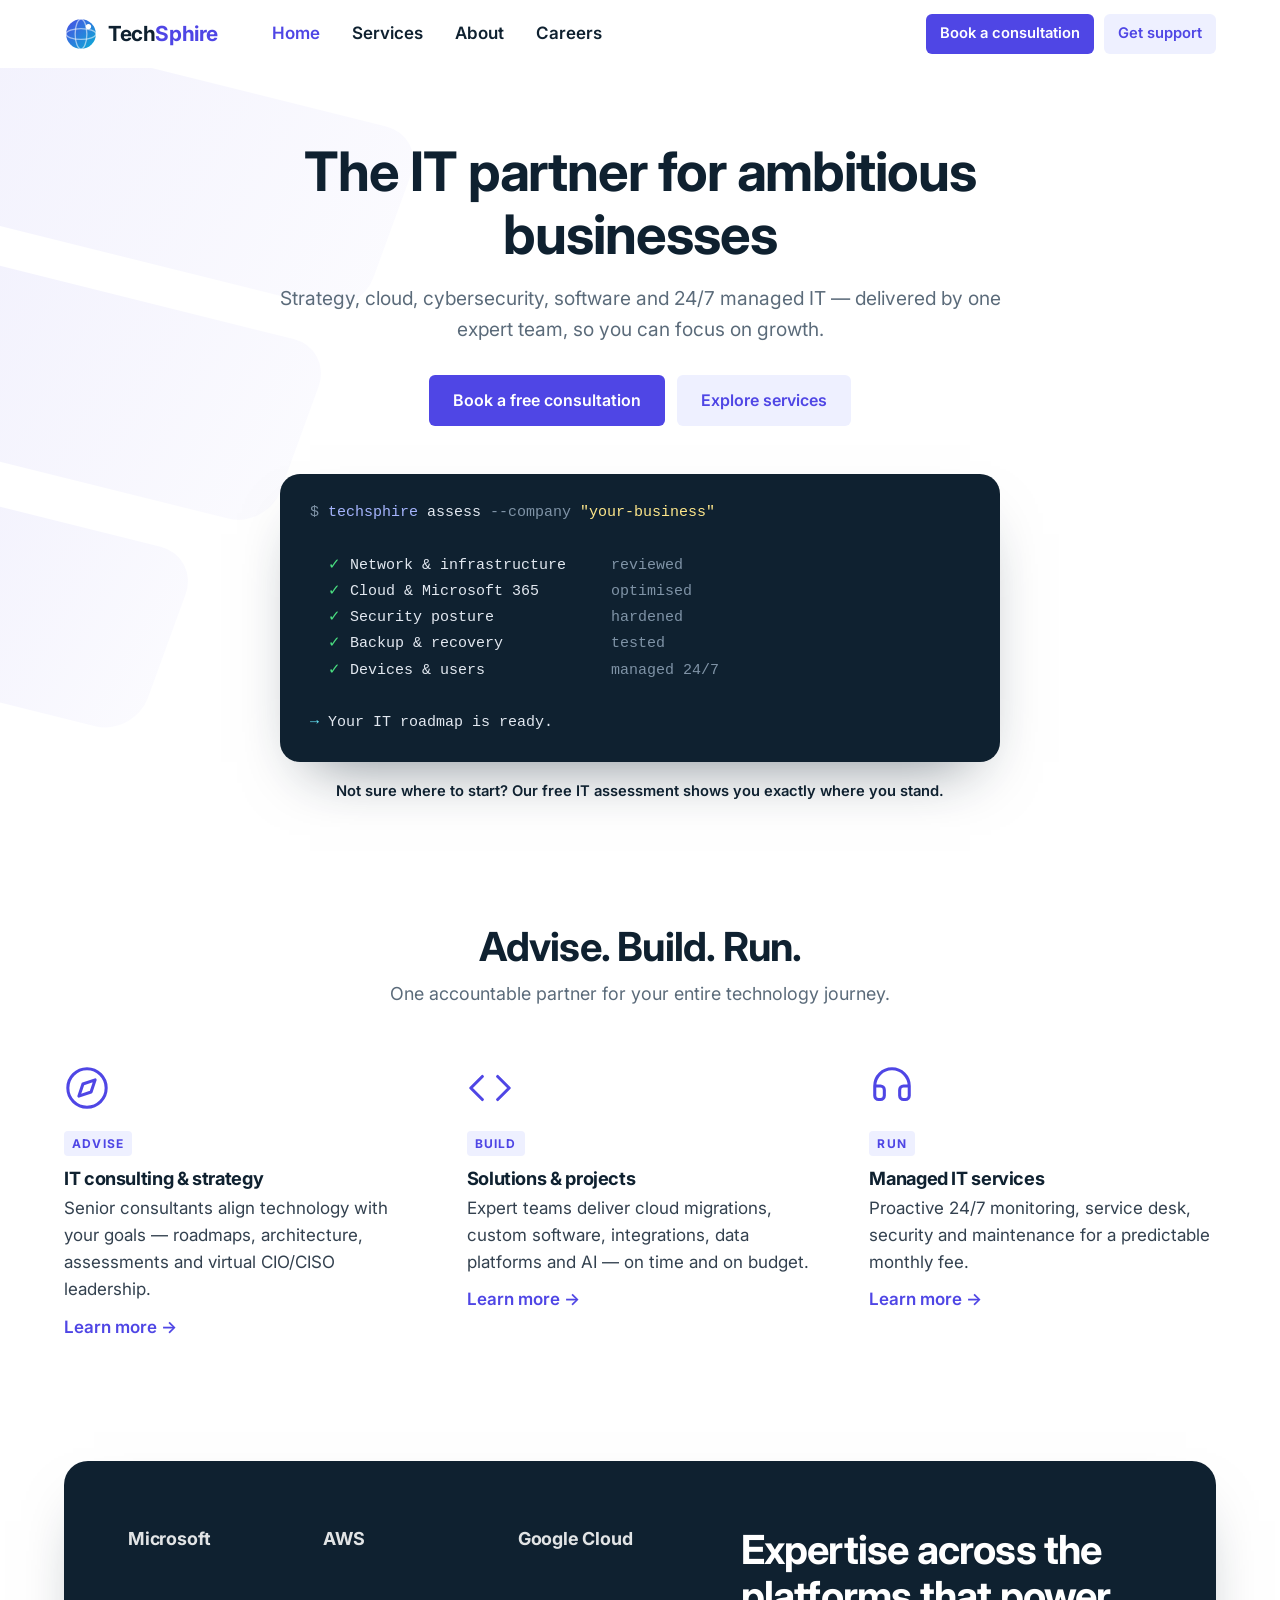
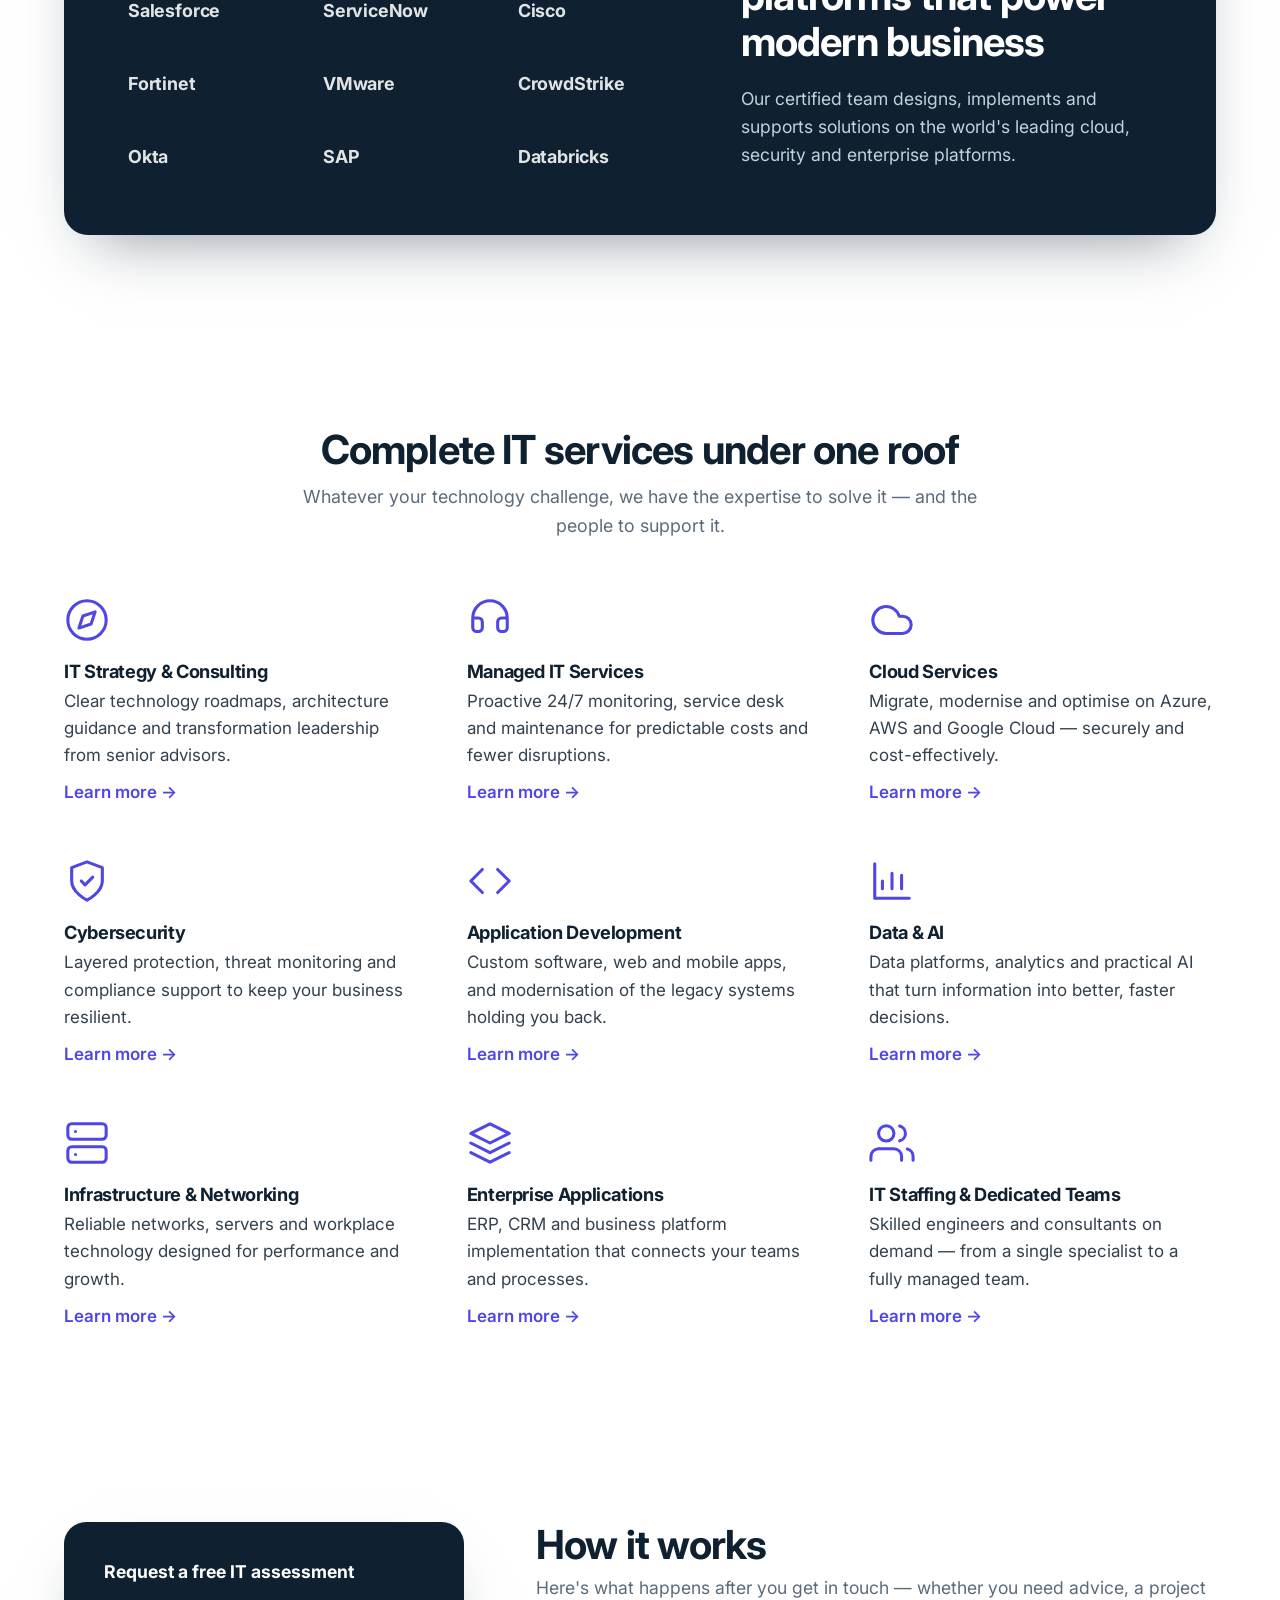
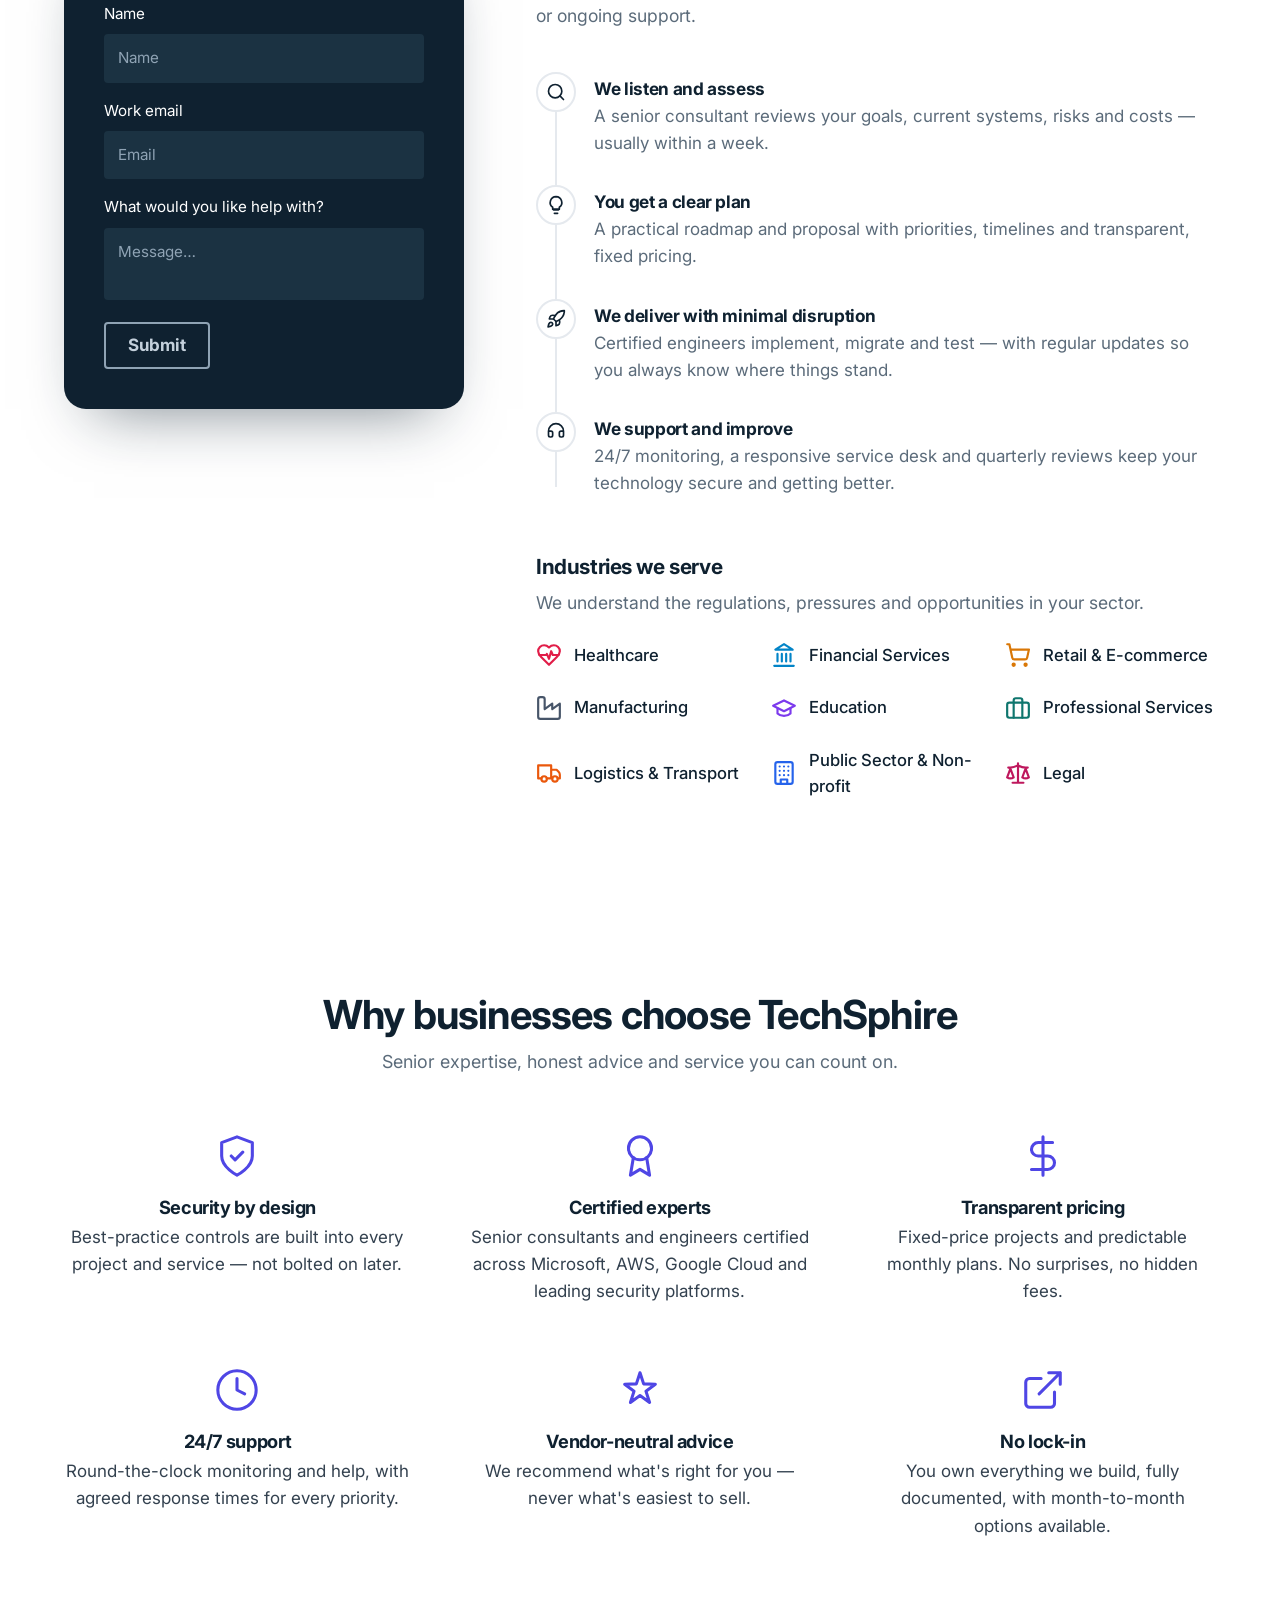
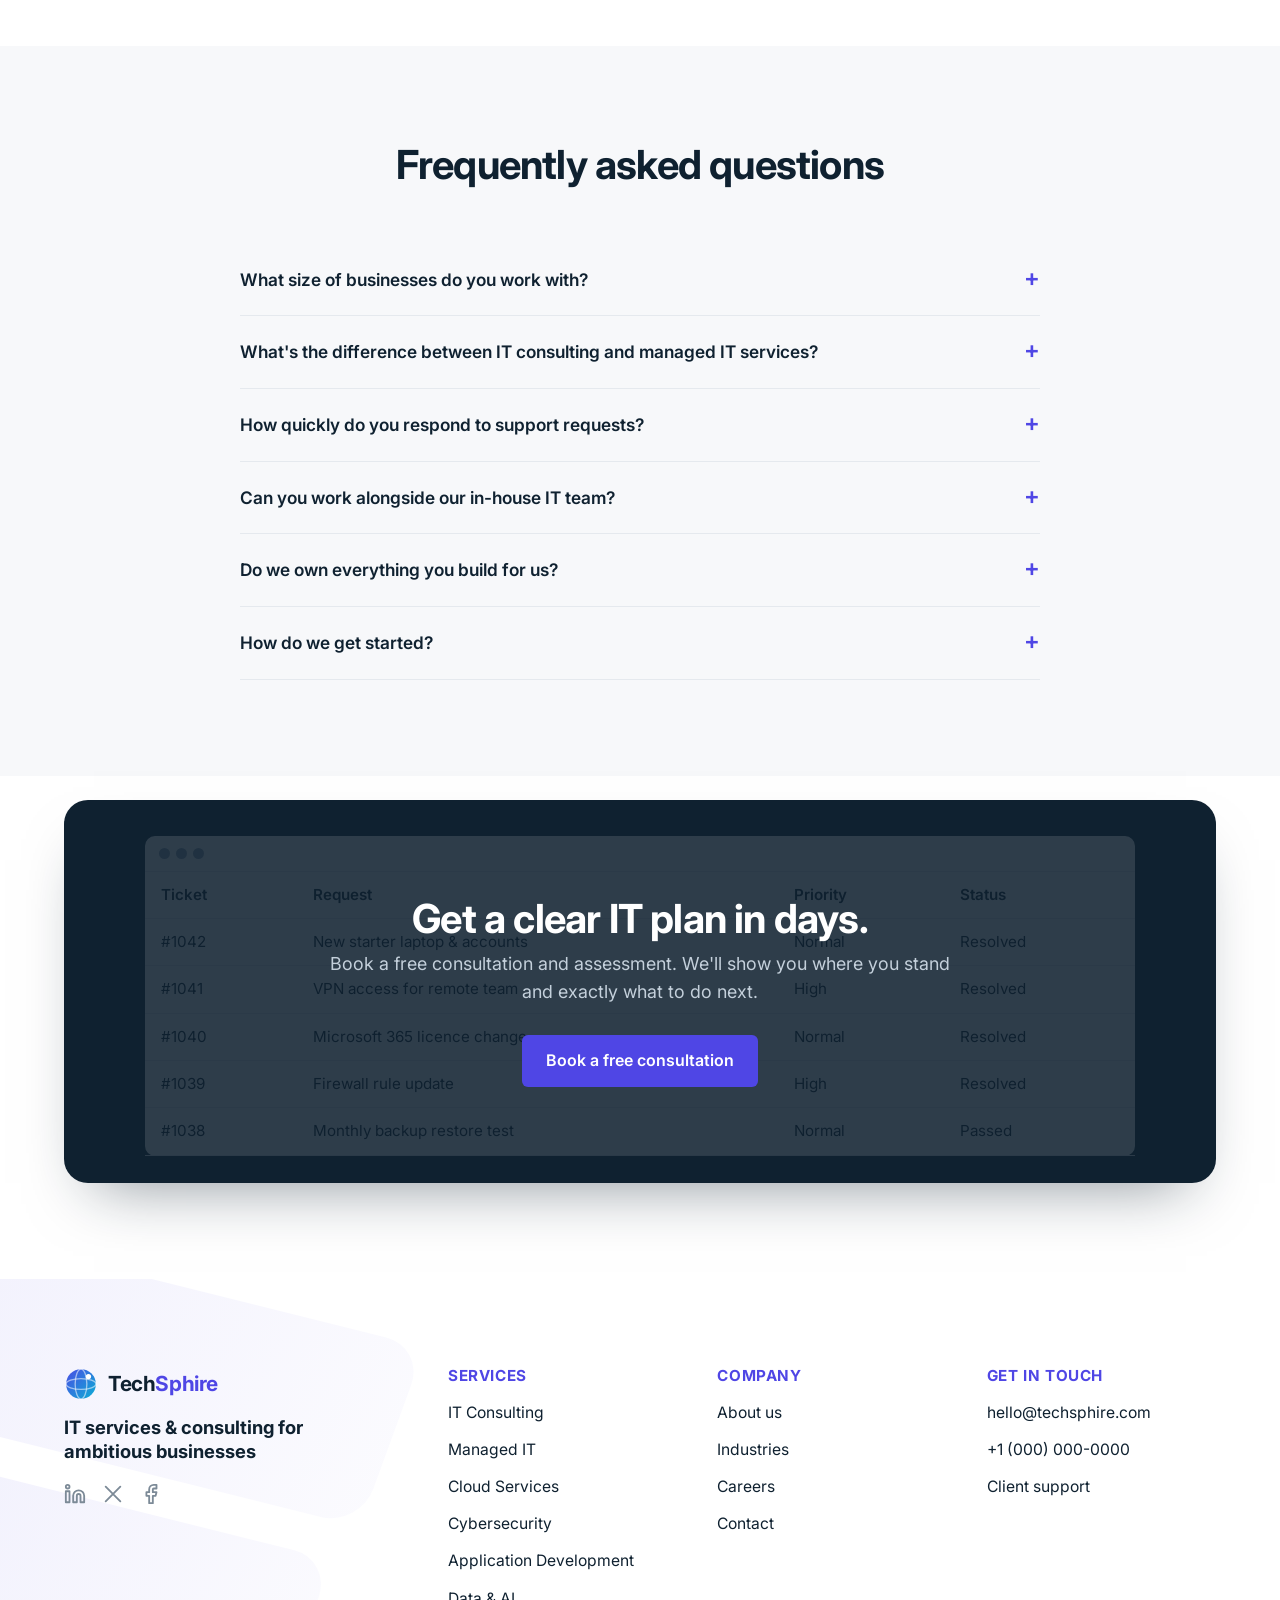
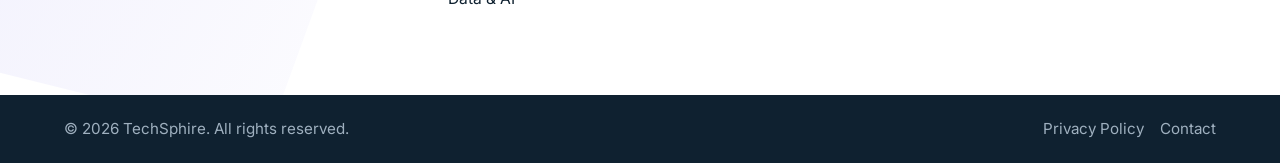
==== commit e62f81aa: "Redesign site with a clean, light SaaS-style layout Centered hero with dark terminal-style IT health" ====
--- a/index.html
+++ b/index.html
@@ -29,271 +29,246 @@
         <li><a href="services.html">Services</a></li>
         <li><a href="about.html">About</a></li>
         <li><a href="careers.html">Careers</a></li>
-        <li><a class="btn btn-primary" href="contact.html">Book a consultation</a></li>
+        <li class="nav-cta">
+          <a class="btn btn-primary btn-sm" href="contact.html">Book a consultation</a>
+          <a class="btn btn-soft btn-sm" href="contact.html#support">Get support</a>
+        </li>
       </ul>
     </nav>
   </header>
 
   <main id="main">
-    <section class="hero on-dark">
-      <div class="container hero-grid">
-        <div>
-          <span class="eyebrow">IT services &amp; IT consulting</span>
-          <h1>Technology that moves your business forward.</h1>
-          <p class="lead">TechSphire is your end-to-end technology partner. We advise on strategy, build modern cloud, software and data solutions, and run your IT around the clock — so you can focus on growth.</p>
-          <div class="hero-actions">
-            <a class="btn btn-primary" href="contact.html">Book a free consultation
-              <svg width="18" height="18" viewBox="0 0 24 24" fill="none" stroke="currentColor" stroke-width="2.4" stroke-linecap="round" stroke-linejoin="round" aria-hidden="true"><path d="M5 12h14M13 6l6 6-6 6"/></svg>
-            </a>
-            <a class="btn btn-outline" href="services.html">Explore services</a>
-          </div>
-          <ul class="trust">
-            <li>24/7 support</li>
-            <li>Certified experts</li>
-            <li>Security-first</li>
-            <li>Vendor-neutral advice</li>
-          </ul>
-        </div>
-        <div class="hero-art" aria-hidden="true">
-          <svg viewBox="0 0 400 400" fill="none">
-            <defs>
-              <radialGradient id="core" cx="40%" cy="35%" r="70%">
-                <stop offset="0" stop-color="#67e8f9"/>
-                <stop offset=".55" stop-color="#4f46e5"/>
-                <stop offset="1" stop-color="#1e1b4b"/>
-              </radialGradient>
-            </defs>
-            <circle cx="200" cy="200" r="190" stroke="#334155" stroke-dasharray="2 8"/>
-            <g class="orbit">
-              <ellipse cx="200" cy="200" rx="180" ry="70" stroke="#06b6d4" stroke-opacity=".45" stroke-width="1.5"/>
-              <circle cx="380" cy="200" r="9" fill="#06b6d4"/>
-              <circle cx="20" cy="200" r="5" fill="#a5b4fc"/>
-            </g>
-            <g class="orbit reverse">
-              <ellipse cx="200" cy="200" rx="70" ry="180" stroke="#818cf8" stroke-opacity=".45" stroke-width="1.5"/>
-              <circle cx="200" cy="20" r="7" fill="#818cf8"/>
-              <circle cx="200" cy="380" r="5" fill="#67e8f9"/>
-            </g>
-            <circle cx="200" cy="200" r="104" fill="url(#core)"/>
-            <ellipse cx="200" cy="200" rx="104" ry="36" stroke="#fff" stroke-opacity=".25" stroke-width="1.5"/>
-            <ellipse cx="200" cy="200" rx="40" ry="104" stroke="#fff" stroke-opacity=".25" stroke-width="1.5"/>
-            <path d="M96 200h208" stroke="#fff" stroke-opacity=".2" stroke-width="1.5"/>
-          </svg>
-        </div>
-      </div>
-    </section>
-
-    <section class="section">
+    <section class="hero">
+      <div class="shapes" aria-hidden="true"><span></span><span></span><span></span></div>
+      <div class="container">
+        <h1>The IT partner for ambitious businesses</h1>
+        <p class="lead">Strategy, cloud, cybersecurity, software and 24/7 managed IT — delivered by one expert team, so you can focus on growth.</p>
+        <div class="hero-actions">
+          <a class="btn btn-primary" href="contact.html">Book a free consultation</a>
+          <a class="btn btn-soft" href="services.html">Explore services</a>
+        </div>
+        <div class="terminal reveal" role="img" aria-label="Example IT health check: network, cloud, security, backups and devices reviewed; roadmap ready.">
+<pre><span class="t-dim">$</span> <span class="t-cmd">techsphire</span> assess <span class="t-dim">--company</span> <span class="t-str">"your-business"</span>
+
+  <span class="t-ok">✓</span> Network &amp; infrastructure     <span class="t-dim">reviewed</span>
+  <span class="t-ok">✓</span> Cloud &amp; Microsoft 365        <span class="t-dim">optimised</span>
+  <span class="t-ok">✓</span> Security posture             <span class="t-dim">hardened</span>
+  <span class="t-ok">✓</span> Backup &amp; recovery            <span class="t-dim">tested</span>
+  <span class="t-ok">✓</span> Devices &amp; users              <span class="t-dim">managed 24/7</span>
+
+<span class="t-acc">→</span> Your IT roadmap is ready.</pre>
+        </div>
+        <p class="hero-note">Not sure where to start? Our free IT assessment shows you exactly where you stand.</p>
+      </div>
+    </section>
+
+    <section class="section" style="padding-top:24px">
       <div class="container">
         <div class="section-head center reveal">
-          <span class="eyebrow">Advise · Build · Run</span>
-          <h2>One partner for your entire technology journey</h2>
-          <p>Most providers either advise or deliver. We do both — so strategy turns into results, and results are supported for the long term.</p>
-        </div>
-        <div class="grid grid-3">
-          <div class="card pillar reveal">
+          <h2>Advise. Build. Run.</h2>
+          <p>One accountable partner for your entire technology journey.</p>
+        </div>
+        <div class="features">
+          <div class="feature reveal">
+            <div class="f-icon"><svg viewBox="0 0 24 24" fill="none" stroke="currentColor" stroke-width="2" stroke-linecap="round" stroke-linejoin="round" aria-hidden="true"><circle cx="12" cy="12" r="10"/><path d="m16.24 7.76-2.12 6.36-6.36 2.12 2.12-6.36z"/></svg></div>
             <span class="tag">Advise</span>
-            <h3>IT consulting</h3>
-            <p>Senior consultants who align technology with your business goals.</p>
-            <ul><li>Strategy &amp; roadmaps</li><li>Architecture &amp; assessments</li><li>Virtual CIO / CISO</li></ul>
-          </div>
-          <div class="card pillar reveal">
+            <h3>IT consulting &amp; strategy</h3>
+            <p>Senior consultants align technology with your goals — roadmaps, architecture, assessments and virtual CIO/CISO leadership.</p>
+            <a class="link" href="services.html#consulting">Learn more →</a>
+          </div>
+          <div class="feature reveal">
+            <div class="f-icon"><svg viewBox="0 0 24 24" fill="none" stroke="currentColor" stroke-width="2" stroke-linecap="round" stroke-linejoin="round" aria-hidden="true"><path d="m16 18 6-6-6-6M8 6l-6 6 6 6"/></svg></div>
             <span class="tag">Build</span>
             <h3>Solutions &amp; projects</h3>
-            <p>Expert teams that design and deliver modern, secure solutions.</p>
-            <ul><li>Cloud migration &amp; modernisation</li><li>Custom software &amp; integrations</li><li>Data, analytics &amp; AI</li></ul>
-          </div>
-          <div class="card pillar reveal">
+            <p>Expert teams deliver cloud migrations, custom software, integrations, data platforms and AI — on time and on budget.</p>
+            <a class="link" href="services.html#cloud">Learn more →</a>
+          </div>
+          <div class="feature reveal">
+            <div class="f-icon"><svg viewBox="0 0 24 24" fill="none" stroke="currentColor" stroke-width="2" stroke-linecap="round" stroke-linejoin="round" aria-hidden="true"><path d="M3 11h3a2 2 0 0 1 2 2v3a2 2 0 0 1-2 2H5a2 2 0 0 1-2-2v-5a9 9 0 0 1 18 0v5a2 2 0 0 1-2 2h-1a2 2 0 0 1-2-2v-3a2 2 0 0 1 2-2h3"/></svg></div>
             <span class="tag">Run</span>
-            <h3>Managed services</h3>
-            <p>Proactive, around-the-clock support that keeps everything running.</p>
-            <ul><li>24/7 monitoring &amp; service desk</li><li>Managed security</li><li>Cloud &amp; infrastructure operations</li></ul>
-          </div>
-        </div>
-      </div>
-    </section>
-
-    <section class="section section-alt">
+            <h3>Managed IT services</h3>
+            <p>Proactive 24/7 monitoring, service desk, security and maintenance for a predictable monthly fee.</p>
+            <a class="link" href="services.html#managed">Learn more →</a>
+          </div>
+        </div>
+      </div>
+    </section>
+
+    <section class="section" style="padding-top:24px">
+      <div class="container">
+        <div class="dark-panel reveal">
+          <div class="wordmarks" aria-label="Platforms we work with"><span>Microsoft</span><span>AWS</span><span>Google Cloud</span><span>Salesforce</span><span>ServiceNow</span><span>Cisco</span><span>Fortinet</span><span>VMware</span><span>CrowdStrike</span><span>Okta</span><span>SAP</span><span>Databricks</span></div>
+          <div class="statement">
+            <h2>Expertise across the platforms that power modern business</h2>
+            <p>Our certified team designs, implements and supports solutions on the world's leading cloud, security and enterprise platforms.</p>
+          </div>
+        </div>
+      </div>
+    </section>
+
+    <section class="section">
       <div class="container">
         <div class="section-head center reveal">
-          <span class="eyebrow">Our services</span>
           <h2>Complete IT services under one roof</h2>
           <p>Whatever your technology challenge, we have the expertise to solve it — and the people to support it.</p>
         </div>
-        <div class="grid grid-3">
-          <article class="card reveal">
-            <div class="icon"><svg viewBox="0 0 24 24" fill="none" stroke="currentColor" stroke-width="2" stroke-linecap="round" stroke-linejoin="round" aria-hidden="true"><circle cx="12" cy="12" r="10"/><path d="m16.24 7.76-2.12 6.36-6.36 2.12 2.12-6.36z"/></svg></div>
+        <div class="features">
+          <div class="feature reveal">
+            <div class="f-icon"><svg viewBox="0 0 24 24" fill="none" stroke="currentColor" stroke-width="2" stroke-linecap="round" stroke-linejoin="round" aria-hidden="true"><circle cx="12" cy="12" r="10"/><path d="m16.24 7.76-2.12 6.36-6.36 2.12 2.12-6.36z"/></svg></div>
             <h3>IT Strategy &amp; Consulting</h3>
             <p>Clear technology roadmaps, architecture guidance and transformation leadership from senior advisors.</p>
             <a class="link" href="services.html#consulting">Learn more →</a>
-          </article>
-          <article class="card reveal">
-            <div class="icon"><svg viewBox="0 0 24 24" fill="none" stroke="currentColor" stroke-width="2" stroke-linecap="round" stroke-linejoin="round" aria-hidden="true"><path d="M3 11h3a2 2 0 0 1 2 2v3a2 2 0 0 1-2 2H5a2 2 0 0 1-2-2v-5a9 9 0 0 1 18 0v5a2 2 0 0 1-2 2h-1a2 2 0 0 1-2-2v-3a2 2 0 0 1 2-2h3"/></svg></div>
+          </div>
+          <div class="feature reveal">
+            <div class="f-icon"><svg viewBox="0 0 24 24" fill="none" stroke="currentColor" stroke-width="2" stroke-linecap="round" stroke-linejoin="round" aria-hidden="true"><path d="M3 11h3a2 2 0 0 1 2 2v3a2 2 0 0 1-2 2H5a2 2 0 0 1-2-2v-5a9 9 0 0 1 18 0v5a2 2 0 0 1-2 2h-1a2 2 0 0 1-2-2v-3a2 2 0 0 1 2-2h3"/></svg></div>
             <h3>Managed IT Services</h3>
             <p>Proactive 24/7 monitoring, service desk and maintenance for predictable costs and fewer disruptions.</p>
             <a class="link" href="services.html#managed">Learn more →</a>
-          </article>
-          <article class="card reveal">
-            <div class="icon"><svg viewBox="0 0 24 24" fill="none" stroke="currentColor" stroke-width="2" stroke-linecap="round" stroke-linejoin="round" aria-hidden="true"><path d="M17.5 19H9a7 7 0 1 1 6.71-9h1.79a4.5 4.5 0 1 1 0 9Z"/></svg></div>
+          </div>
+          <div class="feature reveal">
+            <div class="f-icon"><svg viewBox="0 0 24 24" fill="none" stroke="currentColor" stroke-width="2" stroke-linecap="round" stroke-linejoin="round" aria-hidden="true"><path d="M17.5 19H9a7 7 0 1 1 6.71-9h1.79a4.5 4.5 0 1 1 0 9Z"/></svg></div>
             <h3>Cloud Services</h3>
             <p>Migrate, modernise and optimise on Azure, AWS and Google Cloud — securely and cost-effectively.</p>
             <a class="link" href="services.html#cloud">Learn more →</a>
-          </article>
-          <article class="card reveal">
-            <div class="icon"><svg viewBox="0 0 24 24" fill="none" stroke="currentColor" stroke-width="2" stroke-linecap="round" stroke-linejoin="round" aria-hidden="true"><path d="M12 22s8-4 8-10V5l-8-3-8 3v7c0 6 8 10 8 10Z"/><path d="m9 12 2 2 4-4"/></svg></div>
+          </div>
+          <div class="feature reveal">
+            <div class="f-icon"><svg viewBox="0 0 24 24" fill="none" stroke="currentColor" stroke-width="2" stroke-linecap="round" stroke-linejoin="round" aria-hidden="true"><path d="M12 22s8-4 8-10V5l-8-3-8 3v7c0 6 8 10 8 10Z"/><path d="m9 12 2 2 4-4"/></svg></div>
             <h3>Cybersecurity</h3>
             <p>Layered protection, threat monitoring and compliance support to keep your business resilient.</p>
             <a class="link" href="services.html#security">Learn more →</a>
-          </article>
-          <article class="card reveal">
-            <div class="icon"><svg viewBox="0 0 24 24" fill="none" stroke="currentColor" stroke-width="2" stroke-linecap="round" stroke-linejoin="round" aria-hidden="true"><path d="m16 18 6-6-6-6M8 6l-6 6 6 6"/></svg></div>
+          </div>
+          <div class="feature reveal">
+            <div class="f-icon"><svg viewBox="0 0 24 24" fill="none" stroke="currentColor" stroke-width="2" stroke-linecap="round" stroke-linejoin="round" aria-hidden="true"><path d="m16 18 6-6-6-6M8 6l-6 6 6 6"/></svg></div>
             <h3>Application Development</h3>
             <p>Custom software, web and mobile apps, and modernisation of the legacy systems holding you back.</p>
             <a class="link" href="services.html#applications">Learn more →</a>
-          </article>
-          <article class="card reveal">
-            <div class="icon"><svg viewBox="0 0 24 24" fill="none" stroke="currentColor" stroke-width="2" stroke-linecap="round" stroke-linejoin="round" aria-hidden="true"><path d="M3 3v18h18"/><path d="M7 16v-4M12 16V8M17 16v-7"/></svg></div>
+          </div>
+          <div class="feature reveal">
+            <div class="f-icon"><svg viewBox="0 0 24 24" fill="none" stroke="currentColor" stroke-width="2" stroke-linecap="round" stroke-linejoin="round" aria-hidden="true"><path d="M3 3v18h18"/><path d="M7 16v-4M12 16V8M17 16v-7"/></svg></div>
             <h3>Data &amp; AI</h3>
             <p>Data platforms, analytics and practical AI that turn information into better, faster decisions.</p>
             <a class="link" href="services.html#data">Learn more →</a>
-          </article>
-          <article class="card reveal">
-            <div class="icon"><svg viewBox="0 0 24 24" fill="none" stroke="currentColor" stroke-width="2" stroke-linecap="round" stroke-linejoin="round" aria-hidden="true"><rect x="2" y="2" width="20" height="8" rx="2"/><rect x="2" y="14" width="20" height="8" rx="2"/><path d="M6 6h.01M6 18h.01"/></svg></div>
+          </div>
+          <div class="feature reveal">
+            <div class="f-icon"><svg viewBox="0 0 24 24" fill="none" stroke="currentColor" stroke-width="2" stroke-linecap="round" stroke-linejoin="round" aria-hidden="true"><rect x="2" y="2" width="20" height="8" rx="2"/><rect x="2" y="14" width="20" height="8" rx="2"/><path d="M6 6h.01M6 18h.01"/></svg></div>
             <h3>Infrastructure &amp; Networking</h3>
             <p>Reliable networks, servers and workplace technology designed for performance and growth.</p>
             <a class="link" href="services.html#infrastructure">Learn more →</a>
-          </article>
-          <article class="card reveal">
-            <div class="icon"><svg viewBox="0 0 24 24" fill="none" stroke="currentColor" stroke-width="2" stroke-linecap="round" stroke-linejoin="round" aria-hidden="true"><path d="m12 2 10 5-10 5L2 7z"/><path d="m2 17 10 5 10-5M2 12l10 5 10-5"/></svg></div>
+          </div>
+          <div class="feature reveal">
+            <div class="f-icon"><svg viewBox="0 0 24 24" fill="none" stroke="currentColor" stroke-width="2" stroke-linecap="round" stroke-linejoin="round" aria-hidden="true"><path d="m12 2 10 5-10 5L2 7z"/><path d="m2 17 10 5 10-5M2 12l10 5 10-5"/></svg></div>
             <h3>Enterprise Applications</h3>
             <p>ERP, CRM and business platform implementation that connects your teams and processes.</p>
             <a class="link" href="services.html#enterprise">Learn more →</a>
-          </article>
-          <article class="card reveal">
-            <div class="icon"><svg viewBox="0 0 24 24" fill="none" stroke="currentColor" stroke-width="2" stroke-linecap="round" stroke-linejoin="round" aria-hidden="true"><path d="M17 21v-2a4 4 0 0 0-4-4H5a4 4 0 0 0-4 4v2"/><circle cx="9" cy="7" r="4"/><path d="M23 21v-2a4 4 0 0 0-3-3.87M16 3.13a4 4 0 0 1 0 7.75"/></svg></div>
+          </div>
+          <div class="feature reveal">
+            <div class="f-icon"><svg viewBox="0 0 24 24" fill="none" stroke="currentColor" stroke-width="2" stroke-linecap="round" stroke-linejoin="round" aria-hidden="true"><path d="M17 21v-2a4 4 0 0 0-4-4H5a4 4 0 0 0-4 4v2"/><circle cx="9" cy="7" r="4"/><path d="M23 21v-2a4 4 0 0 0-3-3.87M16 3.13a4 4 0 0 1 0 7.75"/></svg></div>
             <h3>IT Staffing &amp; Dedicated Teams</h3>
             <p>Skilled engineers and consultants on demand — from a single specialist to a fully managed team.</p>
             <a class="link" href="services.html#talent">Learn more →</a>
-          </article>
+          </div>
+        </div>
+      </div>
+    </section>
+
+    <section class="section" id="industries" style="scroll-margin-top:72px">
+      <div class="container how">
+        <div class="mock-form reveal" aria-hidden="true">
+          <div class="mf-title">Request a free IT assessment</div>
+          <span class="mf-label">Name</span>
+          <div class="mf-field">Name</div>
+          <span class="mf-label">Work email</span>
+          <div class="mf-field">Email</div>
+          <span class="mf-label">What would you like help with?</span>
+          <div class="mf-field tall">Message…</div>
+          <span class="mf-btn">Submit</span>
+        </div>
+        <div>
+          <div class="how-head reveal">
+            <h2>How it works</h2>
+            <p>Here's what happens after you get in touch — whether you need advice, a project or ongoing support.</p>
+          </div>
+          <ol class="timeline reveal">
+            <li>
+              <span class="t-icon"><svg viewBox="0 0 24 24" fill="none" stroke="currentColor" stroke-width="2" stroke-linecap="round" stroke-linejoin="round" aria-hidden="true"><circle cx="11" cy="11" r="8"/><path d="m21 21-4.3-4.3"/></svg></span>
+              <div><h3>We listen and assess</h3><p>A senior consultant reviews your goals, current systems, risks and costs — usually within a week.</p></div>
+            </li>
+            <li>
+              <span class="t-icon"><svg viewBox="0 0 24 24" fill="none" stroke="currentColor" stroke-width="2" stroke-linecap="round" stroke-linejoin="round" aria-hidden="true"><path d="M9 18h6M10 22h4M12 2a7 7 0 0 0-4 12.7V17h8v-2.3A7 7 0 0 0 12 2z"/></svg></span>
+              <div><h3>You get a clear plan</h3><p>A practical roadmap and proposal with priorities, timelines and transparent, fixed pricing.</p></div>
+            </li>
+            <li>
+              <span class="t-icon"><svg viewBox="0 0 24 24" fill="none" stroke="currentColor" stroke-width="2" stroke-linecap="round" stroke-linejoin="round" aria-hidden="true"><path d="M4.5 16.5c-1.5 1.26-2 5-2 5s3.74-.5 5-2c.71-.84.7-2.13-.09-2.91a2.18 2.18 0 0 0-2.91-.09z"/><path d="m12 15-3-3a22 22 0 0 1 2-3.95A12.88 12.88 0 0 1 22 2c0 2.72-.78 7.5-6 11a22.35 22.35 0 0 1-4 2z"/><path d="M9 12H4s.55-3.03 2-4c1.62-1.08 5 0 5 0M12 15v5s3.03-.55 4-2c1.08-1.62 0-5 0-5"/></svg></span>
+              <div><h3>We deliver with minimal disruption</h3><p>Certified engineers implement, migrate and test — with regular updates so you always know where things stand.</p></div>
+            </li>
+            <li>
+              <span class="t-icon"><svg viewBox="0 0 24 24" fill="none" stroke="currentColor" stroke-width="2" stroke-linecap="round" stroke-linejoin="round" aria-hidden="true"><path d="M3 11h3a2 2 0 0 1 2 2v3a2 2 0 0 1-2 2H5a2 2 0 0 1-2-2v-5a9 9 0 0 1 18 0v5a2 2 0 0 1-2 2h-1a2 2 0 0 1-2-2v-3a2 2 0 0 1 2-2h3"/></svg></span>
+              <div><h3>We support and improve</h3><p>24/7 monitoring, a responsive service desk and quarterly reviews keep your technology secure and getting better.</p></div>
+            </li>
+          </ol>
+          <div class="how-head reveal">
+            <h3 style="font-size:1.3rem">Industries we serve</h3>
+            <p style="margin-bottom:24px">We understand the regulations, pressures and opportunities in your sector.</p>
+          </div>
+          <ul class="icon-list reveal">
+            <li><svg viewBox="0 0 24 24" fill="none" stroke="#e11d48" stroke-width="2" stroke-linecap="round" stroke-linejoin="round" aria-hidden="true"><path d="M19 14c1.49-1.46 3-3.21 3-5.5A5.5 5.5 0 0 0 16.5 3c-1.76 0-3 .5-4.5 2-1.5-1.5-2.74-2-4.5-2A5.5 5.5 0 0 0 2 8.5c0 2.3 1.5 4.05 3 5.5l7 7Z"/><path d="M3.22 12H9.5l.5-1 2 4.5 2-7 1.5 3.5h5.27"/></svg>Healthcare</li>
+            <li><svg viewBox="0 0 24 24" fill="none" stroke="#0284c7" stroke-width="2" stroke-linecap="round" stroke-linejoin="round" aria-hidden="true"><path d="M3 22h18M6 18v-7M10 18v-7M14 18v-7M18 18v-7M12 2l8 5H4z"/></svg>Financial Services</li>
+            <li><svg viewBox="0 0 24 24" fill="none" stroke="#d97706" stroke-width="2" stroke-linecap="round" stroke-linejoin="round" aria-hidden="true"><circle cx="8" cy="21" r="1"/><circle cx="19" cy="21" r="1"/><path d="M2.05 2.05h2l2.66 12.42a2 2 0 0 0 2 1.58h9.78a2 2 0 0 0 1.95-1.57l1.65-7.43H5.12"/></svg>Retail &amp; E-commerce</li>
+            <li><svg viewBox="0 0 24 24" fill="none" stroke="#475569" stroke-width="2" stroke-linecap="round" stroke-linejoin="round" aria-hidden="true"><path d="M2 20a2 2 0 0 0 2 2h16a2 2 0 0 0 2-2V8l-7 5V8l-7 5V4a2 2 0 0 0-2-2H4a2 2 0 0 0-2 2Z"/></svg>Manufacturing</li>
+            <li><svg viewBox="0 0 24 24" fill="none" stroke="#7c3aed" stroke-width="2" stroke-linecap="round" stroke-linejoin="round" aria-hidden="true"><path d="M22 10 12 5 2 10l10 5 10-5z"/><path d="M6 12v5c3 3 9 3 12 0v-5"/></svg>Education</li>
+            <li><svg viewBox="0 0 24 24" fill="none" stroke="#0f766e" stroke-width="2" stroke-linecap="round" stroke-linejoin="round" aria-hidden="true"><rect x="2" y="7" width="20" height="14" rx="2"/><path d="M16 21V5a2 2 0 0 0-2-2h-4a2 2 0 0 0-2 2v16"/></svg>Professional Services</li>
+            <li><svg viewBox="0 0 24 24" fill="none" stroke="#ea580c" stroke-width="2" stroke-linecap="round" stroke-linejoin="round" aria-hidden="true"><path d="M10 17h4V5H2v12h3M20 17h2v-3.34a4 4 0 0 0-1.17-2.83L19 9h-5v8h1"/><circle cx="7.5" cy="17.5" r="2.5"/><circle cx="17.5" cy="17.5" r="2.5"/></svg>Logistics &amp; Transport</li>
+            <li><svg viewBox="0 0 24 24" fill="none" stroke="#2563eb" stroke-width="2" stroke-linecap="round" stroke-linejoin="round" aria-hidden="true"><rect x="4" y="2" width="16" height="20" rx="2"/><path d="M9 22v-4h6v4M8 6h.01M16 6h.01M12 6h.01M12 10h.01M12 14h.01M16 10h.01M16 14h.01M8 10h.01M8 14h.01"/></svg>Public Sector &amp; Non-profit</li>
+            <li><svg viewBox="0 0 24 24" fill="none" stroke="#be185d" stroke-width="2" stroke-linecap="round" stroke-linejoin="round" aria-hidden="true"><path d="m16 16 3-8 3 8c-.87.65-1.92 1-3 1s-2.13-.35-3-1ZM2 16l3-8 3 8c-.87.65-1.92 1-3 1s-2.13-.35-3-1ZM7 21h10M12 3v18M3 7h2c2 0 5-1 7-2 2 1 5 2 7 2h2"/></svg>Legal</li>
+          </ul>
         </div>
       </div>
     </section>
 
     <section class="section">
-      <div class="container split">
-        <div class="reveal">
-          <span class="eyebrow">Why TechSphire</span>
-          <h2>A partner invested in your outcomes</h2>
-          <p>We measure our success by yours. That means honest advice, senior expertise and a relentless focus on reliability, security and value.</p>
-          <ul class="checklist">
-            <li><strong>Business outcomes first.</strong> Every recommendation is tied to your goals, budget and risk.</li>
-            <li><strong>Senior, certified experts.</strong> Experienced consultants and engineers across Microsoft, AWS, Google Cloud and leading security platforms.</li>
-            <li><strong>Security by design.</strong> Best-practice controls built into every project and service.</li>
-            <li><strong>Transparent and accountable.</strong> Clear pricing, defined service levels and regular reporting.</li>
-            <li><strong>Vendor-neutral.</strong> We recommend what's right for you — never what's easiest to sell.</li>
-          </ul>
-        </div>
-        <div class="panel reveal">
-          <h3>Flexible engagement models</h3>
-          <p>Work with us in the way that suits your organisation:</p>
-          <ul class="checklist">
-            <li><strong style="color:#fff">Consulting engagements</strong><br>Assessments, strategy and expert advisory, scoped to your needs.</li>
-            <li><strong style="color:#fff">Fixed-scope projects</strong><br>Defined deliverables, timeline and price.</li>
-            <li><strong style="color:#fff">Managed services</strong><br>Predictable monthly pricing with agreed service levels.</li>
-            <li><strong style="color:#fff">Dedicated teams</strong><br>Skilled specialists who extend your in-house capability.</li>
-          </ul>
-        </div>
-      </div>
-    </section>
-
-    <section class="section section-alt" id="industries" style="scroll-margin-top:72px">
       <div class="container">
         <div class="section-head center reveal">
-          <span class="eyebrow">Industries</span>
-          <h2>Expertise across the industries we serve</h2>
-          <p>We understand the regulations, pressures and opportunities in your sector.</p>
-        </div>
-        <div class="grid grid-4">
-          <div class="card industry reveal">
-            <h3>Healthcare</h3>
-            <p>Secure, compliant systems that protect patient data and support better care.</p>
-          </div>
-          <div class="card industry reveal">
-            <h3>Financial Services</h3>
-            <p>Resilient, regulated technology for banking, insurance and fintech.</p>
-          </div>
-          <div class="card industry reveal">
-            <h3>Retail &amp; E-commerce</h3>
-            <p>Omnichannel platforms, data insights and always-on customer experiences.</p>
-          </div>
-          <div class="card industry reveal">
-            <h3>Manufacturing</h3>
-            <p>Connected operations, ERP and automation from shop floor to top floor.</p>
-          </div>
-          <div class="card industry reveal">
-            <h3>Education</h3>
-            <p>Reliable campus networks, cloud collaboration and safe digital learning.</p>
-          </div>
-          <div class="card industry reveal">
-            <h3>Professional Services</h3>
-            <p>Secure, efficient IT for law, accounting and consulting firms.</p>
-          </div>
-          <div class="card industry reveal">
-            <h3>Logistics &amp; Transport</h3>
-            <p>Real-time visibility, integration and mobile solutions that keep things moving.</p>
-          </div>
-          <div class="card industry reveal">
-            <h3>Public Sector &amp; Non-profit</h3>
-            <p>Cost-effective, secure services that do more with every budget.</p>
-          </div>
-        </div>
-      </div>
-    </section>
-
-    <section class="section">
+          <h2>Why businesses choose TechSphire</h2>
+          <p>Senior expertise, honest advice and service you can count on.</p>
+        </div>
+        <div class="features center">
+          <div class="feature reveal">
+            <div class="f-icon"><svg viewBox="0 0 24 24" fill="none" stroke="currentColor" stroke-width="2" stroke-linecap="round" stroke-linejoin="round" aria-hidden="true"><path d="M12 22s8-4 8-10V5l-8-3-8 3v7c0 6 8 10 8 10Z"/><path d="m9 12 2 2 4-4"/></svg></div>
+            <h3>Security by design</h3>
+            <p>Best-practice controls are built into every project and service — not bolted on later.</p>
+          </div>
+          <div class="feature reveal">
+            <div class="f-icon"><svg viewBox="0 0 24 24" fill="none" stroke="currentColor" stroke-width="2" stroke-linecap="round" stroke-linejoin="round" aria-hidden="true"><circle cx="12" cy="8" r="6"/><path d="M15.48 12.89 17 22l-5-3-5 3 1.52-9.11"/></svg></div>
+            <h3>Certified experts</h3>
+            <p>Senior consultants and engineers certified across Microsoft, AWS, Google Cloud and leading security platforms.</p>
+          </div>
+          <div class="feature reveal">
+            <div class="f-icon"><svg viewBox="0 0 24 24" fill="none" stroke="currentColor" stroke-width="2" stroke-linecap="round" stroke-linejoin="round" aria-hidden="true"><path d="M12 2v20M17 5H9.5a3.5 3.5 0 0 0 0 7h5a3.5 3.5 0 0 1 0 7H6"/></svg></div>
+            <h3>Transparent pricing</h3>
+            <p>Fixed-price projects and predictable monthly plans. No surprises, no hidden fees.</p>
+          </div>
+          <div class="feature reveal">
+            <div class="f-icon"><svg viewBox="0 0 24 24" fill="none" stroke="currentColor" stroke-width="2" stroke-linecap="round" stroke-linejoin="round" aria-hidden="true"><circle cx="12" cy="12" r="10"/><path d="M12 6v6l4 2"/></svg></div>
+            <h3>24/7 support</h3>
+            <p>Round-the-clock monitoring and help, with agreed response times for every priority.</p>
+          </div>
+          <div class="feature reveal">
+            <div class="f-icon"><svg viewBox="0 0 24 24" fill="none" stroke="currentColor" stroke-width="2" stroke-linecap="round" stroke-linejoin="round" aria-hidden="true"><path d="m12 3-1.9 5.8L4 9l4.9 3.6L7 18.5l5-3.6 5 3.6-1.9-5.9L20 9l-6.1-.2z"/></svg></div>
+            <h3>Vendor-neutral advice</h3>
+            <p>We recommend what's right for you — never what's easiest to sell.</p>
+          </div>
+          <div class="feature reveal">
+            <div class="f-icon"><svg viewBox="0 0 24 24" fill="none" stroke="currentColor" stroke-width="2" stroke-linecap="round" stroke-linejoin="round" aria-hidden="true"><path d="M15 3h6v6M10 14 21 3M18 13v6a2 2 0 0 1-2 2H5a2 2 0 0 1-2-2V8a2 2 0 0 1 2-2h6"/></svg></div>
+            <h3>No lock-in</h3>
+            <p>You own everything we build, fully documented, with month-to-month options available.</p>
+          </div>
+        </div>
+      </div>
+    </section>
+
+    <section class="section section-alt">
       <div class="container">
         <div class="section-head center reveal">
-          <span class="eyebrow">How we work</span>
-          <h2>A proven approach that delivers</h2>
-        </div>
-        <div class="grid grid-4 steps">
-          <div class="step reveal">
-            <h3>Discover</h3>
-            <p>We assess your environment, understand your goals and identify risks and quick wins.</p>
-          </div>
-          <div class="step reveal">
-            <h3>Strategise</h3>
-            <p>A clear roadmap and solution design with priorities, timelines and transparent costs.</p>
-          </div>
-          <div class="step reveal">
-            <h3>Implement</h3>
-            <p>Expert delivery with agile project management, rigorous testing and minimal disruption.</p>
-          </div>
-          <div class="step reveal">
-            <h3>Optimise</h3>
-            <p>Ongoing support, monitoring and continuous improvement as your business evolves.</p>
-          </div>
-        </div>
-      </div>
-    </section>
-
-    <section class="section section-alt">
-      <div class="container">
-        <div class="section-head center reveal">
-          <span class="eyebrow">Technology expertise</span>
-          <h2>Platforms and technologies we work with</h2>
-          <p>Deep, hands-on expertise across the leading enterprise platforms.</p>
-        </div>
-        <div class="chips reveal">
-          <span class="chip">Microsoft Azure</span><span class="chip">AWS</span><span class="chip">Google Cloud</span><span class="chip">Microsoft 365</span><span class="chip">Dynamics 365</span><span class="chip">Power Platform</span><span class="chip">Salesforce</span><span class="chip">ServiceNow</span><span class="chip">SAP</span><span class="chip">VMware</span><span class="chip">Cisco</span><span class="chip">Fortinet</span><span class="chip">Palo Alto Networks</span><span class="chip">CrowdStrike</span><span class="chip">Okta</span><span class="chip">Kubernetes</span><span class="chip">Terraform</span><span class="chip">.NET</span><span class="chip">Java</span><span class="chip">Python</span><span class="chip">React</span><span class="chip">Snowflake</span><span class="chip">Databricks</span><span class="chip">Power BI</span>
-        </div>
-      </div>
-    </section>
-
-    <section class="section">
-      <div class="container">
-        <div class="section-head center reveal">
-          <span class="eyebrow">FAQ</span>
           <h2>Frequently asked questions</h2>
         </div>
         <div class="faq reveal">
@@ -325,13 +300,24 @@
       </div>
     </section>
 
-    <section class="section" style="padding-top:0">
-      <div class="container">
-        <div class="cta on-dark reveal">
-          <h2>Let's build what's next, together</h2>
-          <p>Tell us about your goals and challenges. We'll respond within one business day to arrange a free, no-obligation consultation.</p>
-          <div class="hero-actions" style="justify-content:center;margin:0">
-            <a class="btn btn-light" href="contact.html">Book a free consultation</a>
+    <section class="section" style="padding-top:24px">
+      <div class="container">
+        <div class="cta reveal">
+          <div class="cta-bg" aria-hidden="true">
+            <div class="bar"><i></i><i></i><i></i></div>
+            <table>
+              <tr><th>Ticket</th><th>Request</th><th>Priority</th><th>Status</th></tr>
+              <tr><td>#1042</td><td>New starter laptop &amp; accounts</td><td>Normal</td><td>Resolved</td></tr>
+              <tr><td>#1041</td><td>VPN access for remote team</td><td>High</td><td>Resolved</td></tr>
+              <tr><td>#1040</td><td>Microsoft 365 licence change</td><td>Normal</td><td>Resolved</td></tr>
+              <tr><td>#1039</td><td>Firewall rule update</td><td>High</td><td>Resolved</td></tr>
+              <tr><td>#1038</td><td>Monthly backup restore test</td><td>Normal</td><td>Passed</td></tr>
+            </table>
+          </div>
+          <h2>Get a clear IT plan in days.</h2>
+          <p>Book a free consultation and assessment. We'll show you where you stand and exactly what to do next.</p>
+          <div class="hero-actions">
+            <a class="btn btn-primary" href="contact.html">Book a free consultation</a>
           </div>
         </div>
       </div>
@@ -339,17 +325,19 @@
   </main>
 
   <footer class="site-footer">
-    <div class="container">
-      <div class="footer-grid">
-        <div>
-          <a class="logo" href="index.html"><img src="assets/img/logo.svg" alt="" width="36" height="36">TechSphire</a>
-          <p>IT services and IT consulting that help organisations modernise, stay secure and grow — from strategy through to 24/7 support.</p>
+    <div class="shapes" aria-hidden="true"><span></span><span></span><span></span></div>
+    <div class="footer-main">
+      <div class="container footer-grid">
+        <div class="footer-brand">
+          <a class="logo" href="index.html"><img src="assets/img/logo.svg" alt="" width="34" height="34"><span>Tech<b>Sphire</b></span></a>
+          <p>IT services &amp; consulting for ambitious businesses</p>
+          <div class="social"><a href="#" aria-label="LinkedIn"><svg viewBox="0 0 24 24" fill="none" stroke="currentColor" stroke-width="2" stroke-linecap="round" stroke-linejoin="round" aria-hidden="true"><path d="M16 8a6 6 0 0 1 6 6v7h-4v-7a2 2 0 0 0-4 0v7h-4v-7a6 6 0 0 1 6-6zM2 9h4v12H2z"/><circle cx="4" cy="4" r="2"/></svg></a><a href="#" aria-label="X"><svg viewBox="0 0 24 24" fill="none" stroke="currentColor" stroke-width="2" stroke-linecap="round" stroke-linejoin="round" aria-hidden="true"><path d="M4 4l16 16M20 4 4 20"/></svg></a><a href="#" aria-label="Facebook"><svg viewBox="0 0 24 24" fill="none" stroke="currentColor" stroke-width="2" stroke-linecap="round" stroke-linejoin="round" aria-hidden="true"><path d="M18 2h-3a5 5 0 0 0-5 5v3H7v4h3v8h4v-8h3l1-4h-4V7a1 1 0 0 1 1-1h3z"/></svg></a></div>
         </div>
         <div>
           <h4>Services</h4>
           <ul>
             <li><a href="services.html#consulting">IT Consulting</a></li>
-            <li><a href="services.html#managed">Managed IT Services</a></li>
+            <li><a href="services.html#managed">Managed IT</a></li>
             <li><a href="services.html#cloud">Cloud Services</a></li>
             <li><a href="services.html#security">Cybersecurity</a></li>
             <li><a href="services.html#applications">Application Development</a></li>
@@ -370,13 +358,15 @@
           <ul>
             <li><a href="mailto:hello@techsphire.com">hello@techsphire.com</a></li>
             <li><a href="tel:+10000000000">+1 (000) 000-0000</a></li>
-            <li><a href="https://www.linkedin.com/" rel="noopener">LinkedIn</a></li>
+            <li><a href="contact.html#support">Client support</a></li>
           </ul>
         </div>
       </div>
-      <div class="footer-bottom">
+    </div>
+    <div class="footer-bottom">
+      <div class="container">
         <span>© <span data-year>2026</span> TechSphire. All rights reserved.</span>
-        <span><a href="privacy.html">Privacy policy</a></span>
+        <nav aria-label="Legal"><a href="privacy.html">Privacy Policy</a><a href="contact.html">Contact</a></nav>
       </div>
     </div>
   </footer>
--- a/assets/css/styles.css
+++ b/assets/css/styles.css
@@ -4,20 +4,21 @@
    ========================================================================== */
 
 :root {
-  --brand: #4f46e5;
-  --brand-2: #06b6d4;
-  --brand-dark: #3730a3;
-  --ink: #0f172a;
-  --ink-soft: #334155;
-  --muted: #64748b;
-  --line: #e2e8f0;
+  --brand: #4f46e5;          /* primary accent: buttons, links, footer headings */
+  --brand-hover: #4338ca;
+  --brand-tint: #eef0ff;     /* pale accent: secondary buttons, decorative shapes */
+  --navy: #0f2130;           /* dark panels, footer bar */
+  --navy-2: #1b3242;
+  --ink: #0f2130;
+  --ink-soft: #33414f;
+  --muted: #5b6b7a;
+  --line: #e5e9ee;
   --bg: #ffffff;
-  --bg-alt: #f8fafc;
-  --bg-dark: #0b1120;
-  --radius: 14px;
-  --shadow: 0 10px 30px -12px rgba(15, 23, 42, 0.18);
-  --max: 1160px;
+  --bg-alt: #f7f8fa;
+  --radius: 16px;
+  --max: 1200px;
   --font: "Inter", system-ui, -apple-system, "Segoe UI", Roboto, sans-serif;
+  --mono: ui-monospace, SFMono-Regular, Menlo, Consolas, monospace;
 }
 
 *,
@@ -30,10 +31,11 @@
   margin: 0;
   font-family: var(--font);
   font-size: 17px;
-  line-height: 1.65;
+  line-height: 1.6;
   color: var(--ink-soft);
   background: var(--bg);
   -webkit-font-smoothing: antialiased;
+  overflow-x: hidden;
 }
 
 img, svg { max-width: 100%; display: block; }
@@ -43,20 +45,21 @@
 
 h1, h2, h3, h4 {
   color: var(--ink);
-  line-height: 1.2;
-  margin: 0 0 0.6em;
+  line-height: 1.15;
+  margin: 0 0 0.5em;
   letter-spacing: -0.02em;
 }
-h1 { font-size: clamp(2.2rem, 5vw, 3.6rem); font-weight: 800; }
-h2 { font-size: clamp(1.7rem, 3.2vw, 2.4rem); font-weight: 750; }
-h3 { font-size: 1.2rem; font-weight: 700; }
+h1 { font-size: clamp(2.3rem, 5.2vw, 3.4rem); font-weight: 700; }
+h2 { font-size: clamp(1.75rem, 3.4vw, 2.5rem); font-weight: 700; }
+h3 { font-size: 1.14rem; font-weight: 700; }
 p { margin: 0 0 1em; }
 
 .container {
+  position: relative;
   width: 100%;
   max-width: var(--max);
   margin: 0 auto;
-  padding: 0 20px;
+  padding: 0 24px;
 }
 
 .skip-link {
@@ -72,7 +75,7 @@
 .skip-link:focus { left: 8px; }
 
 :focus-visible {
-  outline: 3px solid var(--brand-2);
+  outline: 3px solid var(--brand);
   outline-offset: 2px;
 }
 
@@ -80,75 +83,83 @@
 .btn {
   display: inline-flex;
   align-items: center;
+  justify-content: center;
   gap: 8px;
   padding: 13px 24px;
-  border-radius: 999px;
+  border-radius: 6px;
   font-weight: 600;
-  font-size: 0.98rem;
-  border: 2px solid transparent;
+  font-size: 1rem;
+  border: 0;
   cursor: pointer;
-  transition: transform 0.15s ease, box-shadow 0.15s ease, background 0.15s ease;
+  transition: background 0.15s ease, transform 0.15s ease;
   font-family: inherit;
-}
-.btn:hover { text-decoration: none; transform: translateY(-1px); }
-.btn-primary {
-  background: linear-gradient(135deg, var(--brand), var(--brand-2));
-  color: #fff;
-  box-shadow: 0 8px 24px -8px rgba(79, 70, 229, 0.6);
-}
-.btn-outline { border-color: currentColor; color: var(--ink); background: transparent; }
+  white-space: nowrap;
+}
+.btn:hover { text-decoration: none; }
+.btn:active { transform: translateY(1px); }
+.btn-primary { background: var(--brand); color: #fff; }
+.btn-primary:hover { background: var(--brand-hover); }
+.btn-soft { background: var(--brand-tint); color: var(--brand); }
+.btn-soft:hover { background: #e0e3ff; }
 .btn-light { background: #fff; color: var(--ink); }
-.on-dark .btn-outline { color: #fff; }
+.btn-light:hover { background: #eef1f4; }
+.btn-ghost { background: transparent; color: #fff; box-shadow: inset 0 0 0 2px rgba(255, 255, 255, 0.5); }
+.btn-ghost:hover { box-shadow: inset 0 0 0 2px #fff; }
+.btn-sm { padding: 10px 18px; font-size: 0.92rem; }
 
 /* ---------- Header ---------- */
 .site-header {
   position: sticky;
   top: 0;
   z-index: 50;
-  background: rgba(255, 255, 255, 0.9);
-  backdrop-filter: saturate(180%) blur(12px);
-  border-bottom: 1px solid var(--line);
-}
+  background: rgba(255, 255, 255, 0.94);
+  backdrop-filter: saturate(180%) blur(10px);
+}
+.site-header.scrolled { box-shadow: 0 1px 0 var(--line); }
 .nav {
   display: flex;
   align-items: center;
-  justify-content: space-between;
-  height: 72px;
+  height: 68px;
+  gap: 40px;
 }
 .logo {
   display: flex;
   align-items: center;
   gap: 10px;
-  font-weight: 800;
-  font-size: 1.25rem;
+  font-weight: 700;
+  font-size: 1.3rem;
   color: var(--ink);
   letter-spacing: -0.02em;
 }
 .logo:hover { text-decoration: none; }
-.logo img { width: 36px; height: 36px; }
+.logo img { width: 34px; height: 34px; }
 .logo b { color: var(--brand); font-weight: inherit; }
 
 .nav-links {
   display: flex;
   align-items: center;
-  gap: 6px;
+  flex: 1;
+  gap: 4px;
   list-style: none;
   margin: 0;
   padding: 0;
 }
 .nav-links a {
-  color: var(--ink-soft);
-  font-weight: 500;
+  color: var(--ink);
+  font-weight: 600;
   padding: 8px 14px;
-  border-radius: 8px;
-}
-.nav-links a:hover { background: var(--bg-alt); text-decoration: none; color: var(--ink); }
+  border-radius: 6px;
+}
+.nav-links a:hover { text-decoration: none; color: var(--brand); }
 .nav-links a[aria-current="page"] { color: var(--brand); }
-.nav-links .btn { padding: 10px 20px; color: #fff; margin-left: 8px; }
-.nav-links .btn:hover { background: linear-gradient(135deg, var(--brand), var(--brand-2)); }
+.nav-links .nav-cta { margin-left: auto; display: flex; gap: 10px; }
+.nav-links .nav-cta .btn-primary,
+.nav-links .nav-cta .btn-primary:hover { color: #fff; }
+.nav-links .nav-cta .btn-soft { color: var(--brand); }
 
 .nav-toggle {
   display: none;
+  margin-left: auto;
   background: none;
   border: 0;
   padding: 8px;
@@ -157,104 +168,163 @@
 }
 .nav-toggle svg { width: 28px; height: 28px; }
 
-@media (max-width: 860px) {
+@media (max-width: 900px) {
   .nav-toggle { display: block; }
   .nav-links {
     position: absolute;
-    top: 72px;
+    top: 68px;
     left: 0;
     right: 0;
     flex-direction: column;
     align-items: stretch;
     background: #fff;
     border-bottom: 1px solid var(--line);
-    padding: 12px 20px 20px;
-    box-shadow: var(--shadow);
+    padding: 12px 24px 24px;
+    box-shadow: 0 20px 30px -20px rgba(15, 33, 48, 0.25);
     display: none;
   }
   .nav-links.open { display: flex; }
-  .nav-links a { padding: 12px; }
-  .nav-links .btn { display: flex; margin: 8px 0 0; justify-content: center; }
-}
+  .nav-links a { padding: 12px 4px; }
+  .nav-links .nav-cta { margin: 12px 0 0; flex-direction: column; }
+  .nav-links .nav-cta .btn { padding: 13px 24px; }
+}
+
+/* ---------- Decorative shapes (echo the logo's orbit, tilted bars) ---------- */
+.shapes {
+  position: absolute;
+  top: 0;
+  left: -120px;
+  width: 520px;
+  pointer-events: none;
+  z-index: 0;
+}
+.shapes span {
+  display: block;
+  height: 190px;
+  margin-bottom: 34px;
+  border-radius: 40px;
+  background: linear-gradient(100deg, rgba(79, 70, 229, 0.08), rgba(79, 70, 229, 0.025));
+  transform: rotate(14deg) skewX(-6deg);
+}
+.shapes span:nth-child(2) { width: 82%; }
+.shapes span:nth-child(3) { width: 56%; }
+@media (max-width: 640px) { .shapes { width: 300px; left: -150px; } .shapes span { height: 120px; } }
 
 /* ---------- Hero ---------- */
 .hero {
   position: relative;
-  overflow: hidden;
-  background:
-    radial-gradient(900px 500px at 85% -10%, rgba(6, 182, 212, 0.25), transparent 60%),
-    radial-gradient(800px 500px at -10% 110%, rgba(79, 70, 229, 0.35), transparent 60%),
-    var(--bg-dark);
-  color: #cbd5e1;
-  padding: 110px 0 120px;
-}
-.hero h1 { color: #fff; max-width: 15ch; }
-.hero .lead { font-size: 1.2rem; max-width: 56ch; color: #cbd5e1; }
-.hero-grid {
-  display: grid;
-  grid-template-columns: 1.1fr 0.9fr;
-  gap: 48px;
-  align-items: center;
-}
-.hero-actions { display: flex; gap: 14px; flex-wrap: wrap; margin-top: 28px; }
+  padding: 72px 0 96px;
+  text-align: center;
+}
+.hero .container { z-index: 1; }
+.hero h1 { max-width: 20ch; margin: 0 auto 18px; }
+.hero .lead {
+  font-size: 1.2rem;
+  color: var(--muted);
+  max-width: 62ch;
+  margin: 0 auto;
+}
+.hero-actions {
+  display: flex;
+  gap: 12px;
+  flex-wrap: wrap;
+  justify-content: center;
+  margin-top: 30px;
+}
 .eyebrow {
   display: inline-block;
-  font-size: 0.82rem;
+  font-size: 0.8rem;
   font-weight: 700;
   letter-spacing: 0.12em;
   text-transform: uppercase;
-  color: var(--brand-2);
+  color: var(--brand);
   margin-bottom: 14px;
 }
-.hero-art { position: relative; aspect-ratio: 1; max-width: 440px; justify-self: center; width: 100%; }
-.hero-art svg { width: 100%; height: 100%; }
-.orbit { transform-origin: 200px 200px; animation: spin 40s linear infinite; }
-.orbit.reverse { animation-duration: 60s; animation-direction: reverse; }
-@keyframes spin { to { transform: rotate(360deg); } }
-@media (prefers-reduced-motion: reduce) {
-  .orbit { animation: none; }
-  html { scroll-behavior: auto; }
-}
-
-@media (max-width: 860px) {
-  .hero { padding: 72px 0 80px; }
-  .hero-grid { grid-template-columns: 1fr; }
-  .hero-art { max-width: 300px; order: -1; }
-}
-
+.hero-note { margin: 18px 0 0; font-size: 0.92rem; font-weight: 600; color: var(--ink); }
+
+/* Terminal / code panel */
+.terminal {
+  max-width: 720px;
+  margin: 48px auto 0;
+  padding: 26px 30px;
+  background: var(--navy);
+  border-radius: 20px;
+  box-shadow: 0 30px 60px -30px rgba(15, 33, 48, 0.55);
+  text-align: left;
+  font-family: var(--mono);
+  font-size: 15px;
+  line-height: 1.75;
+  color: #e2e8f0;
+  overflow-x: auto;
+}
+.terminal pre { margin: 0; font: inherit; white-space: pre; }
+.t-dim { color: #7f93a6; }
+.t-cmd { color: #a5b4fc; }
+.t-str { color: #fde68a; }
+.t-ok { color: #4ade80; }
+.t-acc { color: #67e8f9; }
+@media (max-width: 640px) { .terminal { font-size: 12px; padding: 20px; } }
+@media (max-width: 420px) { .terminal { font-size: 10.5px; padding: 18px 16px; } }
+
+/* ---------- Inner page hero ---------- */
 .page-hero {
-  background:
-    radial-gradient(700px 360px at 90% 0%, rgba(6, 182, 212, 0.22), transparent 60%),
-    var(--bg-dark);
-  color: #cbd5e1;
-  padding: 88px 0 72px;
-}
-.page-hero h1 { color: #fff; font-size: clamp(2rem, 4.4vw, 3rem); }
-.page-hero p { max-width: 60ch; font-size: 1.12rem; }
+  position: relative;
+  text-align: center;
+  padding: 80px 0 72px;
+}
+.page-hero .container { z-index: 1; }
+.page-hero h1 { max-width: 22ch; margin: 0 auto 16px; }
+.page-hero p { max-width: 62ch; margin: 0 auto; font-size: 1.15rem; color: var(--muted); }
 
 /* ---------- Sections ---------- */
-.section { padding: 96px 0; }
+.section { position: relative; padding: 96px 0; }
 .section-alt { background: var(--bg-alt); }
-.section-head { max-width: 680px; margin-bottom: 52px; }
+.section-head { max-width: 720px; margin-bottom: 56px; }
 .section-head.center { margin-left: auto; margin-right: auto; text-align: center; }
-.section-head p { color: var(--muted); font-size: 1.08rem; }
+.section-head h2 { margin-bottom: 10px; }
+.section-head p { color: var(--muted); font-size: 1.12rem; margin: 0; }
 @media (max-width: 640px) { .section { padding: 68px 0; } }
 
-.grid { display: grid; gap: 24px; }
+.grid { display: grid; gap: 28px; }
 .grid-3 { grid-template-columns: repeat(3, 1fr); }
 .grid-2 { grid-template-columns: repeat(2, 1fr); }
 .grid-4 { grid-template-columns: repeat(4, 1fr); }
 @media (max-width: 980px) { .grid-3, .grid-4 { grid-template-columns: repeat(2, 1fr); } }
 @media (max-width: 640px) { .grid-3, .grid-2, .grid-4 { grid-template-columns: 1fr; } }
 
+/* Plain feature columns */
+.features { display: grid; grid-template-columns: repeat(3, 1fr); gap: 52px 56px; }
+@media (max-width: 980px) { .features { grid-template-columns: repeat(2, 1fr); } }
+@media (max-width: 640px) { .features { grid-template-columns: 1fr; gap: 40px; } }
+.feature .f-icon { width: 46px; height: 46px; color: var(--brand); margin-bottom: 18px; }
+.feature .f-icon svg { width: 100%; height: 100%; stroke-width: 1.6; }
+.feature h3 { margin-bottom: 6px; }
+.feature p { color: var(--ink-soft); margin: 0 0 10px; }
+.feature ul { margin: 0 0 10px; padding-left: 18px; color: var(--muted); }
+.feature li { margin-bottom: 4px; }
+.feature .link { font-weight: 600; }
+.feature .tag {
+  display: inline-block;
+  font-size: 0.75rem;
+  font-weight: 700;
+  letter-spacing: 0.1em;
+  text-transform: uppercase;
+  color: var(--brand);
+  background: var(--brand-tint);
+  border-radius: 4px;
+  padding: 3px 8px;
+  margin-bottom: 12px;
+}
+.features.center .feature { text-align: center; }
+.features.center .f-icon { margin-left: auto; margin-right: auto; }
+
+/* Cards */
 .card {
   background: #fff;
   border: 1px solid var(--line);
   border-radius: var(--radius);
   padding: 30px;
-  transition: transform 0.2s ease, box-shadow 0.2s ease, border-color 0.2s ease;
-}
-.card:hover { transform: translateY(-4px); box-shadow: var(--shadow); border-color: transparent; }
+}
 .card p { color: var(--muted); margin: 0; }
 .card .link { display: inline-block; margin-top: 16px; font-weight: 600; }
 
@@ -265,10 +335,130 @@
   display: grid;
   place-items: center;
   margin-bottom: 20px;
-  background: linear-gradient(135deg, rgba(79, 70, 229, 0.12), rgba(6, 182, 212, 0.12));
+  background: var(--brand-tint);
   color: var(--brand);
 }
 .icon svg { width: 26px; height: 26px; }
+
+/* Big dark panel */
+.dark-panel {
+  position: relative;
+  overflow: hidden;
+  background: var(--navy);
+  color: #c4d0db;
+  border-radius: 24px;
+  padding: 64px;
+  display: grid;
+  grid-template-columns: 1.15fr 0.85fr;
+  gap: 56px;
+  align-items: center;
+  box-shadow: 0 30px 60px -30px rgba(15, 33, 48, 0.5);
+}
+.dark-panel h2 { color: #fff; font-size: clamp(1.8rem, 3.2vw, 2.5rem); }
+.dark-panel p { font-size: 1.1rem; margin: 0; }
+.wordmarks {
+  display: grid;
+  grid-template-columns: repeat(3, 1fr);
+  gap: 44px 28px;
+  align-items: center;
+}
+.wordmarks span {
+  color: #fff;
+  opacity: 0.88;
+  font-weight: 700;
+  font-size: 1.12rem;
+  letter-spacing: -0.01em;
+  white-space: nowrap;
+}
+@media (max-width: 980px) {
+  .dark-panel { grid-template-columns: 1fr; padding: 48px 32px; }
+  .dark-panel .statement { order: -1; }
+}
+@media (max-width: 520px) { .wordmarks { grid-template-columns: repeat(2, 1fr); gap: 24px; } .wordmarks span { font-size: 1rem; } }
+
+/* How it works */
+.how {
+  display: grid;
+  grid-template-columns: 400px 1fr;
+  gap: 72px;
+  align-items: start;
+}
+@media (max-width: 980px) { .how { grid-template-columns: 1fr; gap: 48px; } }
+.mock-form {
+  position: sticky;
+  top: 100px;
+  background: var(--navy);
+  border-radius: 22px;
+  padding: 36px 40px 40px;
+  box-shadow: 0 30px 60px -30px rgba(15, 33, 48, 0.55);
+  color: #fff;
+}
+.mock-form .mf-title { font-weight: 700; font-size: 1.1rem; margin-bottom: 8px; }
+.mock-form .mf-label { display: block; font-size: 0.95rem; margin: 16px 0 8px; }
+.mock-form .mf-field {
+  background: var(--navy-2);
+  border-radius: 4px;
+  padding: 12px 14px;
+  color: #8fa3b4;
+  font-size: 0.95rem;
+}
+.mock-form .mf-field.tall { height: 72px; }
+.mock-form .mf-btn {
+  display: inline-block;
+  margin-top: 22px;
+  padding: 8px 22px;
+  border: 2px solid #8fa3b4;
+  border-radius: 4px;
+  font-weight: 700;
+  color: #c4d0db;
+}
+@media (max-width: 980px) { .mock-form { position: static; max-width: 440px; } }
+
+.how-head h2 { margin-bottom: 6px; }
+.how-head p { color: var(--muted); font-size: 1.1rem; }
+.timeline { list-style: none; margin: 28px 0 44px; padding: 0; position: relative; }
+.timeline::before {
+  content: "";
+  position: absolute;
+  left: 19px;
+  top: 24px;
+  bottom: 24px;
+  width: 2px;
+  background: var(--line);
+}
+.timeline li {
+  position: relative;
+  display: grid;
+  grid-template-columns: 40px 1fr;
+  gap: 18px;
+  padding: 14px 0;
+}
+.timeline .t-icon {
+  width: 40px;
+  height: 40px;
+  border-radius: 50%;
+  background: #fff;
+  border: 2px solid var(--line);
+  display: grid;
+  place-items: center;
+  color: var(--ink);
+  z-index: 1;
+}
+.timeline .t-icon svg { width: 20px; height: 20px; }
+.timeline h3 { font-size: 1.08rem; margin: 7px 0 4px; }
+.timeline p { color: var(--muted); margin: 0; }
+
+.icon-list {
+  display: grid;
+  grid-template-columns: repeat(3, 1fr);
+  gap: 26px 24px;
+  padding: 0;
+  margin: 0;
+  list-style: none;
+}
+@media (max-width: 640px) { .icon-list { grid-template-columns: 1fr 1fr; } }
+.icon-list li { display: flex; align-items: center; gap: 12px; font-size: 1.04rem; color: var(--ink); font-weight: 500; }
+.icon-list svg { width: 26px; height: 26px; flex: none; }
 
 /* Process steps */
 .steps { counter-reset: step; }
@@ -281,10 +471,7 @@
   left: 0;
   font-size: 2rem;
   font-weight: 800;
-  background: linear-gradient(135deg, var(--brand), var(--brand-2));
-  -webkit-background-clip: text;
-  background-clip: text;
-  color: transparent;
+  color: var(--brand);
 }
 .step p { color: var(--muted); }
 
@@ -298,11 +485,7 @@
 @media (max-width: 860px) { .split { grid-template-columns: 1fr; gap: 36px; } }
 
 .checklist { list-style: none; padding: 0; margin: 24px 0 0; }
-.checklist li {
-  position: relative;
-  padding-left: 34px;
-  margin-bottom: 14px;
-}
+.checklist li { position: relative; padding-left: 34px; margin-bottom: 14px; }
 .checklist li::before {
   content: "";
   position: absolute;
@@ -311,18 +494,19 @@
   width: 22px;
   height: 22px;
   border-radius: 50%;
-  background: linear-gradient(135deg, var(--brand), var(--brand-2))
+  background: var(--brand)
     url("data:image/svg+xml,%3Csvg xmlns='http://www.w3.org/2000/svg' viewBox='0 0 24 24' fill='none' stroke='white' stroke-width='3' stroke-linecap='round' stroke-linejoin='round'%3E%3Cpath d='M20 6 9 17l-5-5'/%3E%3C/svg%3E")
     center / 13px no-repeat;
 }
 
 .panel {
-  border-radius: 20px;
+  border-radius: 22px;
   padding: 40px;
-  background: linear-gradient(160deg, var(--bg-dark), #1e1b4b);
-  color: #cbd5e1;
+  background: var(--navy);
+  color: #c4d0db;
 }
 .panel h3 { color: #fff; }
+.panel strong { color: #fff; }
 
 /* Tech chips */
 .chips { display: flex; flex-wrap: wrap; gap: 10px; justify-content: center; }
@@ -340,35 +524,28 @@
 .service-detail {
   display: grid;
   grid-template-columns: 64px 1fr;
-  gap: 24px;
-  padding: 40px 0;
+  gap: 28px;
+  padding: 44px 0;
   border-bottom: 1px solid var(--line);
   scroll-margin-top: 90px;
 }
 .service-detail:last-child { border-bottom: 0; }
 .service-detail .icon { margin: 0; width: 64px; height: 64px; }
-.service-detail ul { margin: 12px 0 0; padding-left: 20px; color: var(--muted); columns: 2; column-gap: 32px; }
+.service-detail ul { margin: 14px 0 0; padding-left: 20px; color: var(--muted); columns: 2; column-gap: 32px; }
+.service-detail li { margin-bottom: 4px; }
 @media (max-width: 640px) {
   .service-detail { grid-template-columns: 1fr; }
   .service-detail ul { columns: 1; }
 }
 
-/* Values */
-.value h3 { margin-top: 4px; }
-
 /* FAQ */
-.faq { max-width: 780px; margin: 0 auto; }
-.faq details {
-  border: 1px solid var(--line);
-  border-radius: 12px;
-  padding: 0 24px;
-  margin-bottom: 12px;
-  background: #fff;
-}
+.faq { max-width: 800px; margin: 0 auto; }
+.faq details { border-bottom: 1px solid var(--line); }
 .faq summary {
   cursor: pointer;
-  padding: 20px 0;
+  padding: 22px 0;
   font-weight: 600;
+  font-size: 1.08rem;
   color: var(--ink);
   list-style: none;
   display: flex;
@@ -376,21 +553,44 @@
   gap: 16px;
 }
 .faq summary::-webkit-details-marker { display: none; }
-.faq summary::after { content: "+"; font-size: 1.4rem; line-height: 1; color: var(--brand); }
+.faq summary::after { content: "+"; font-size: 1.5rem; line-height: 1; color: var(--brand); }
 .faq details[open] summary::after { content: "−"; }
-.faq details p { color: var(--muted); padding-bottom: 20px; margin: 0; }
-
-/* CTA band */
+.faq details p { color: var(--muted); padding-bottom: 22px; margin: 0; }
+
+/* CTA panel with faded app preview behind */
 .cta {
-  background: linear-gradient(135deg, var(--brand), var(--brand-2));
-  color: #e0e7ff;
+  position: relative;
+  overflow: hidden;
+  background: var(--navy);
+  color: #c4d0db;
   border-radius: 24px;
-  padding: 64px 48px;
+  padding: 96px 32px;
   text-align: center;
-}
-.cta h2 { color: #fff; }
-.cta p { max-width: 56ch; margin: 0 auto 28px; }
-@media (max-width: 640px) { .cta { padding: 48px 24px; } }
+  box-shadow: 0 30px 60px -30px rgba(15, 33, 48, 0.5);
+}
+.cta > *:not(.cta-bg) { position: relative; z-index: 1; }
+.cta h2 { color: #fff; margin-bottom: 8px; }
+.cta p { max-width: 58ch; margin: 0 auto 28px; font-size: 1.12rem; }
+.cta .hero-actions { margin-top: 0; }
+.cta-bg {
+  position: absolute;
+  top: 36px;
+  left: 7%;
+  right: 7%;
+  opacity: 0.13;
+  pointer-events: none;
+  background: #fff;
+  border-radius: 10px;
+  color: var(--ink);
+  font-size: 0.95rem;
+  text-align: left;
+}
+.cta-bg .bar { display: flex; gap: 6px; padding: 12px 14px; border-bottom: 1px solid var(--line); }
+.cta-bg .bar i { width: 11px; height: 11px; border-radius: 50%; background: #94a3b8; }
+.cta-bg table { width: 100%; border-collapse: collapse; }
+.cta-bg td, .cta-bg th { padding: 11px 16px; border-bottom: 1px solid var(--line); white-space: nowrap; }
+.cta-bg th { text-align: left; font-weight: 600; }
+@media (max-width: 640px) { .cta { padding: 64px 22px; } .cta-bg { display: none; } }
 
 /* ---------- Contact ---------- */
 .contact-grid {
@@ -409,8 +609,8 @@
 .form textarea {
   width: 100%;
   padding: 13px 15px;
-  border: 1px solid #cbd5e1;
-  border-radius: 10px;
+  border: 1px solid #cfd6de;
+  border-radius: 6px;
   font: inherit;
   font-size: 1rem;
   color: var(--ink);
@@ -422,7 +622,7 @@
 .form textarea:focus {
   outline: none;
   border-color: var(--brand);
-  box-shadow: 0 0 0 4px rgba(79, 70, 229, 0.15);
+  box-shadow: 0 0 0 4px rgba(79, 70, 229, 0.14);
 }
 .form textarea { min-height: 150px; resize: vertical; }
 .form .hp { position: absolute; left: -9999px; }
@@ -430,95 +630,65 @@
 .form-status.ok { color: #047857; }
 .form-status.err { color: #b91c1c; }
 
-.contact-info { display: grid; gap: 20px; align-content: start; }
-.contact-info .card { padding: 24px; }
+.contact-info { display: grid; gap: 16px; align-content: start; }
+.contact-info .card { padding: 22px 24px; }
 .contact-info h3 { font-size: 1.02rem; margin-bottom: 4px; }
 
 /* ---------- Footer ---------- */
 .site-footer {
-  background: var(--bg-dark);
-  color: #94a3b8;
-  padding: 72px 0 32px;
-  font-size: 0.95rem;
-}
+  position: relative;
+  overflow: hidden;
+  background: #fff;
+  font-size: 0.98rem;
+}
+.footer-main { position: relative; z-index: 1; padding: 88px 0 72px; }
 .footer-grid {
   display: grid;
-  grid-template-columns: 1.6fr repeat(3, 1fr);
+  grid-template-columns: 1.5fr repeat(3, 1fr);
   gap: 40px;
 }
 @media (max-width: 860px) { .footer-grid { grid-template-columns: 1fr 1fr; } }
 @media (max-width: 520px) { .footer-grid { grid-template-columns: 1fr; } }
-.site-footer .logo { color: #fff; margin-bottom: 14px; }
-.site-footer h4 { color: #fff; font-size: 0.95rem; margin-bottom: 14px; }
+.footer-brand .logo { margin-bottom: 14px; }
+.footer-brand p { font-weight: 700; font-size: 1.15rem; color: var(--ink); line-height: 1.35; max-width: 20ch; }
+.social { display: flex; gap: 16px; margin-top: 18px; }
+.social a { color: #7c8a97; }
+.social a:hover { color: var(--ink); }
+.social svg { width: 22px; height: 22px; }
+.site-footer h4 {
+  color: var(--brand);
+  font-size: 0.95rem;
+  font-weight: 700;
+  letter-spacing: 0.04em;
+  text-transform: uppercase;
+  margin-bottom: 16px;
+}
 .site-footer ul { list-style: none; padding: 0; margin: 0; }
-.site-footer li { margin-bottom: 10px; }
-.site-footer a { color: #94a3b8; }
-.site-footer a:hover { color: #fff; }
+.site-footer li { margin-bottom: 12px; }
+.site-footer ul a { color: var(--ink); }
+.site-footer ul a:hover { color: var(--brand); text-decoration: none; }
 .footer-bottom {
-  margin-top: 56px;
-  padding-top: 24px;
-  border-top: 1px solid rgba(148, 163, 184, 0.18);
-  display: flex;
-  justify-content: space-between;
-  flex-wrap: wrap;
-  gap: 12px;
-}
+  position: relative;
+  z-index: 1;
+  background: var(--navy);
+  color: #9fb0bf;
+  padding: 22px 0;
+  font-size: 0.95rem;
+}
+.footer-bottom .container { display: flex; justify-content: space-between; flex-wrap: wrap; gap: 12px; }
+.footer-bottom nav { display: flex; gap: 16px; flex-wrap: wrap; }
+.footer-bottom a { color: #9fb0bf; }
+.footer-bottom a:hover { color: #fff; }
 
 /* ---------- Reveal on scroll ---------- */
-.reveal { opacity: 0; transform: translateY(18px); transition: opacity 0.6s ease, transform 0.6s ease; }
+.reveal { opacity: 0; transform: translateY(16px); transition: opacity 0.6s ease, transform 0.6s ease; }
 .reveal.visible { opacity: 1; transform: none; }
-@media (prefers-reduced-motion: reduce) { .reveal { opacity: 1; transform: none; transition: none; } }
+@media (prefers-reduced-motion: reduce) {
+  .reveal { opacity: 1; transform: none; transition: none; }
+  html { scroll-behavior: auto; }
+}
 .no-js .reveal { opacity: 1; transform: none; }
 
 /* ---------- 404 ---------- */
-.not-found { min-height: 70vh; display: grid; place-items: center; text-align: center; }
-.not-found .code {
-  font-size: clamp(5rem, 16vw, 9rem);
-  font-weight: 800;
-  line-height: 1;
-  background: linear-gradient(135deg, var(--brand), var(--brand-2));
-  -webkit-background-clip: text;
-  background-clip: text;
-  color: transparent;
-}
-
-/* Hero trust row */
-.trust {
-  display: flex;
-  flex-wrap: wrap;
-  gap: 10px 26px;
-  margin-top: 36px;
-  padding: 0;
-  list-style: none;
-  font-size: 0.95rem;
-  color: #94a3b8;
-}
-.trust li { display: flex; align-items: center; gap: 8px; }
-.trust li::before {
-  content: "";
-  width: 8px;
-  height: 8px;
-  border-radius: 50%;
-  background: var(--brand-2);
-  box-shadow: 0 0 0 4px rgba(6, 182, 212, 0.18);
-}
-
-/* Advise / Build / Run pillars */
-.pillar { border-top: 4px solid var(--brand); }
-.pillar:nth-child(2) { border-top-color: #6366f1; }
-.pillar:nth-child(3) { border-top-color: var(--brand-2); }
-.pillar .tag {
-  display: inline-block;
-  font-size: 0.78rem;
-  font-weight: 700;
-  letter-spacing: 0.1em;
-  text-transform: uppercase;
-  color: var(--brand);
-  margin-bottom: 8px;
-}
-.pillar ul { margin: 16px 0 0; padding-left: 18px; color: var(--muted); }
-.pillar li { margin-bottom: 6px; }
-
-/* Industry cards */
-.industry h3 { font-size: 1.05rem; margin-bottom: 6px; }
-.industry p { font-size: 0.95rem; }
+.not-found { position: relative; min-height: 64vh; display: grid; place-items: center; text-align: center; overflow: hidden; }
+.not-found .code { font-size: clamp(5rem, 16vw, 9rem); font-weight: 800; line-height: 1; color: var(--brand); }
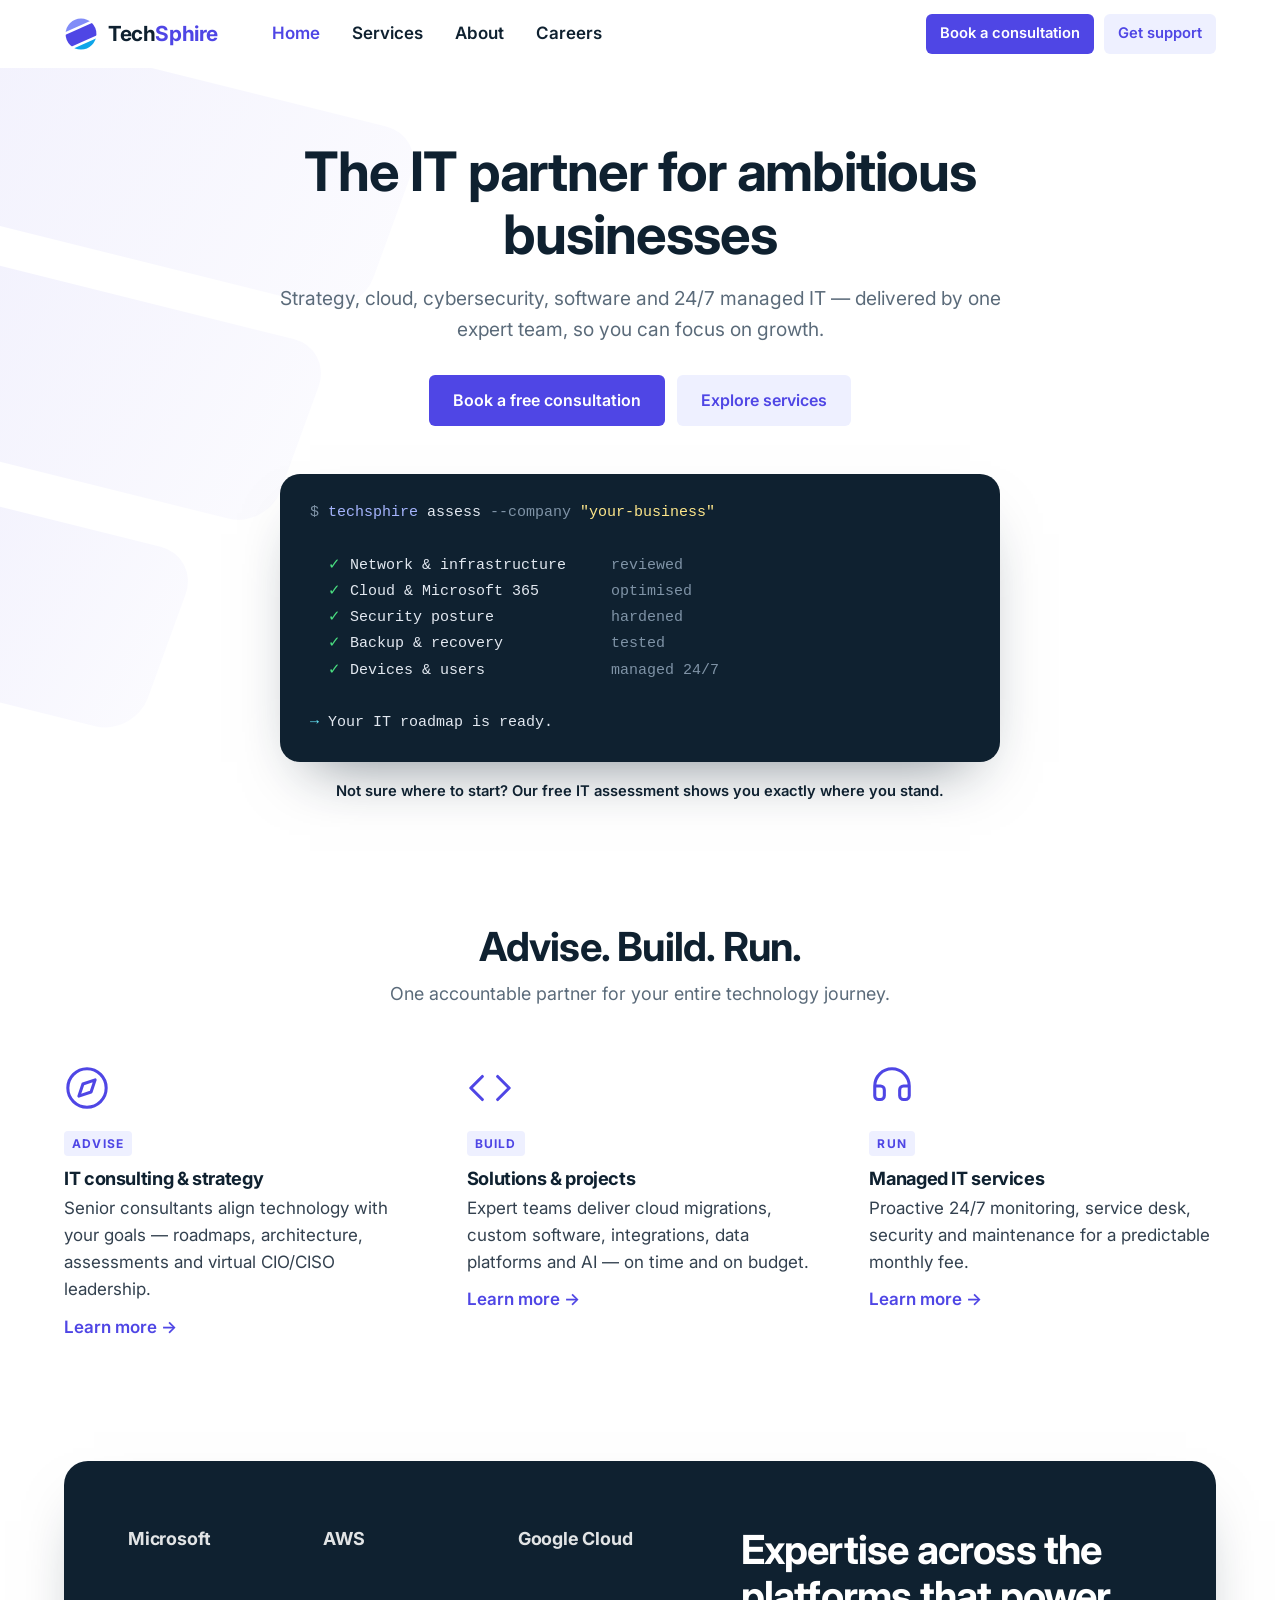
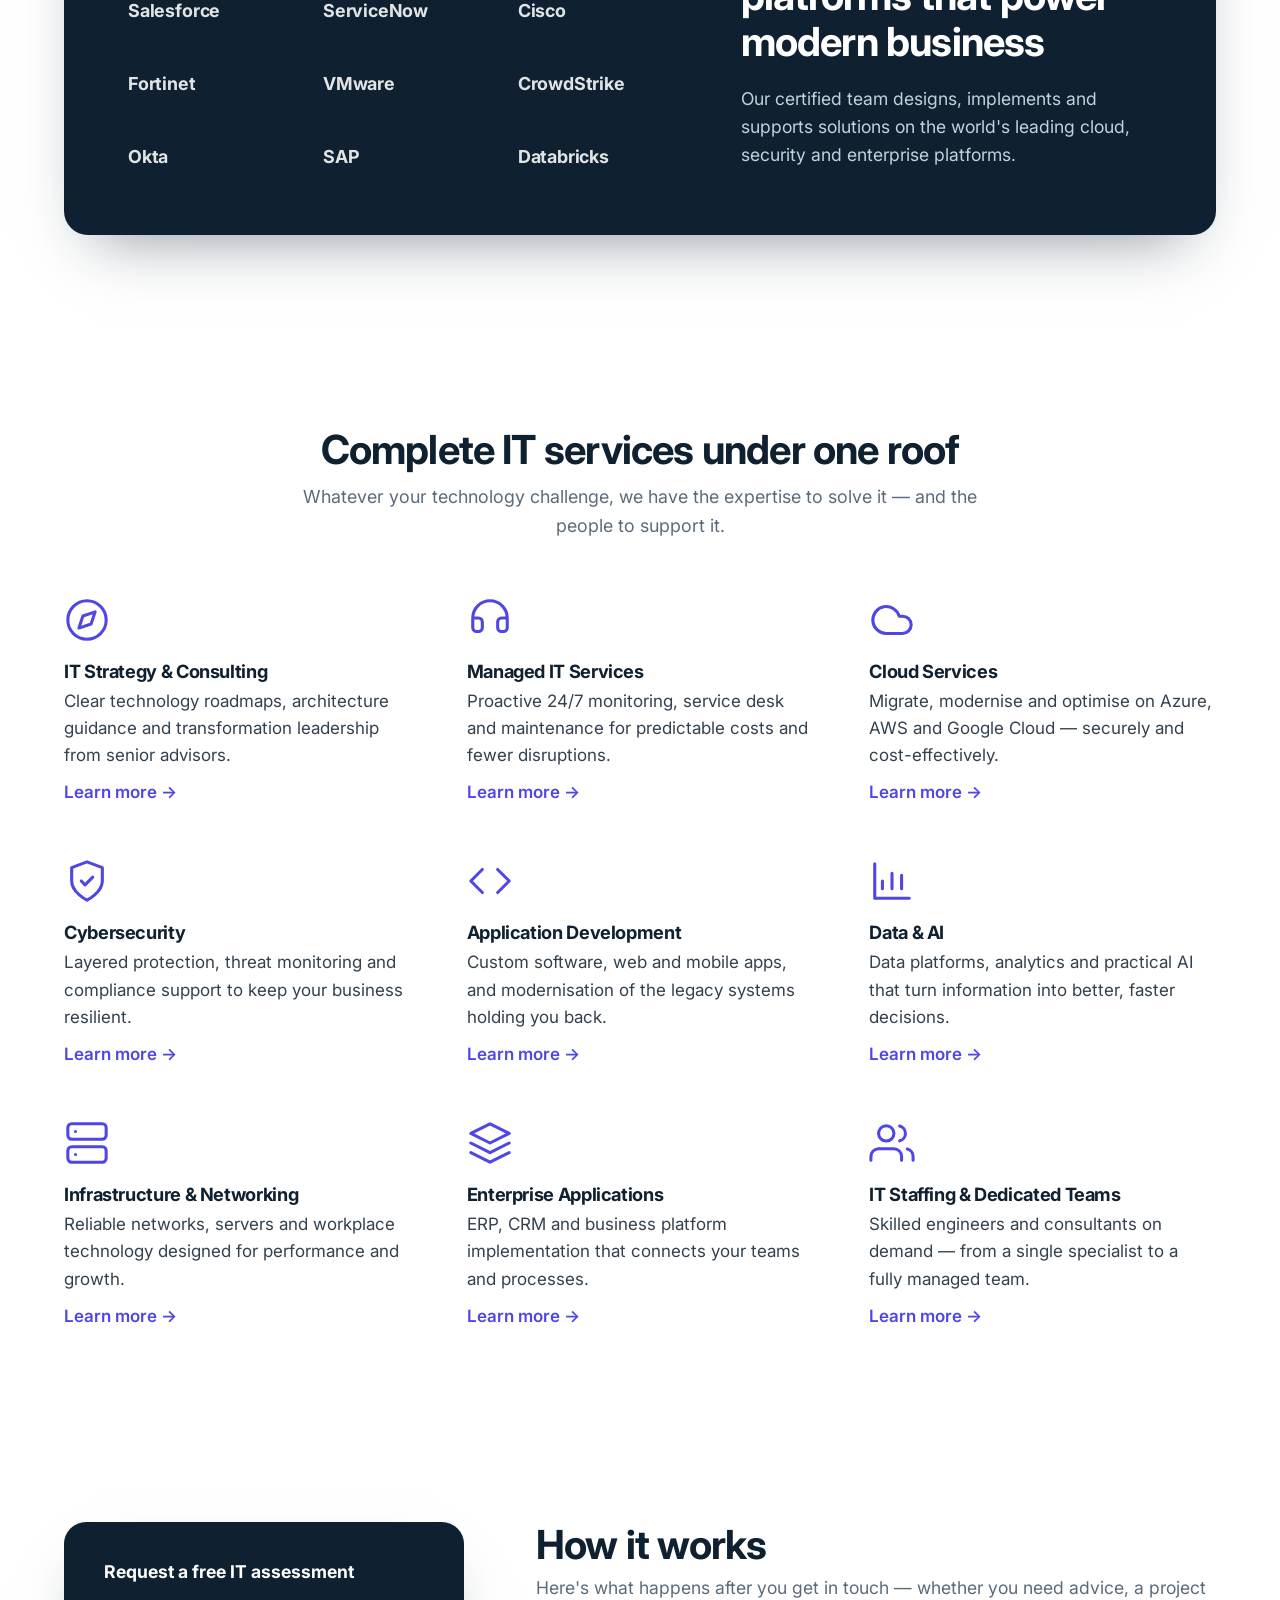
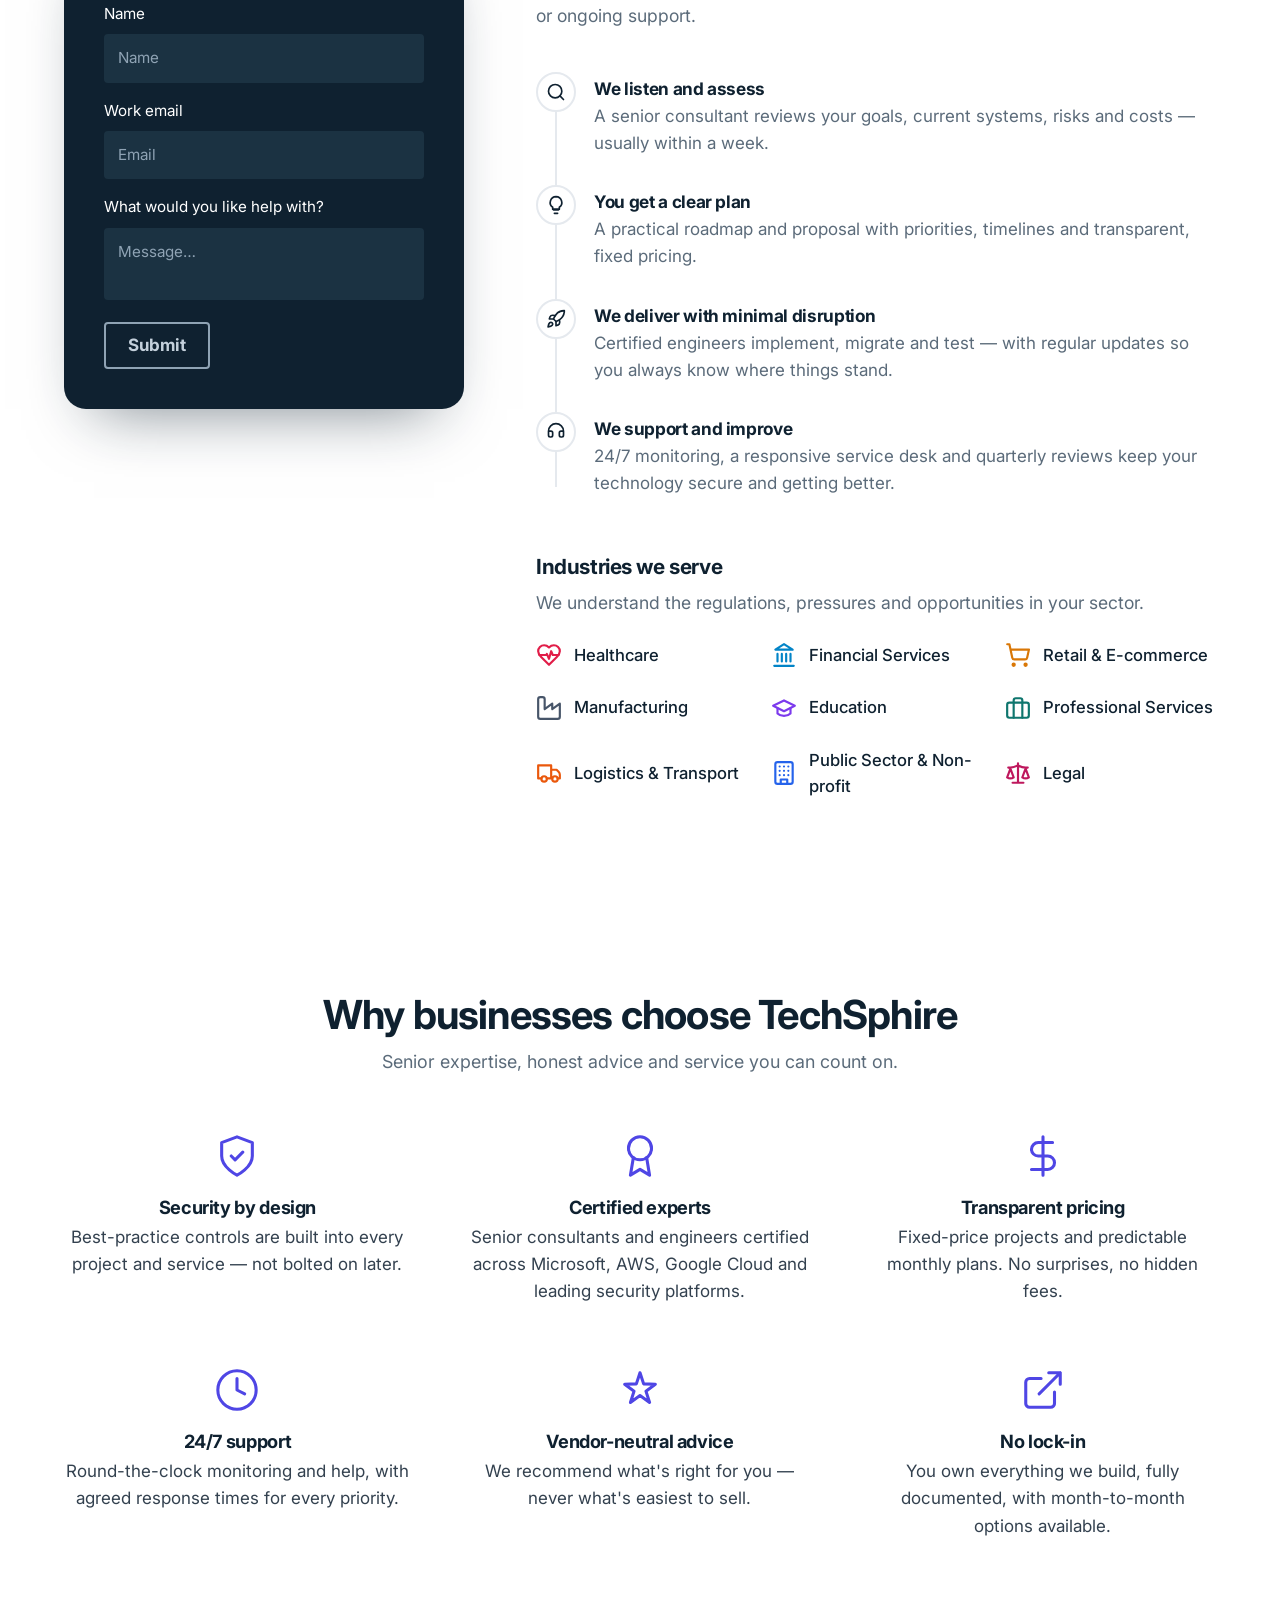
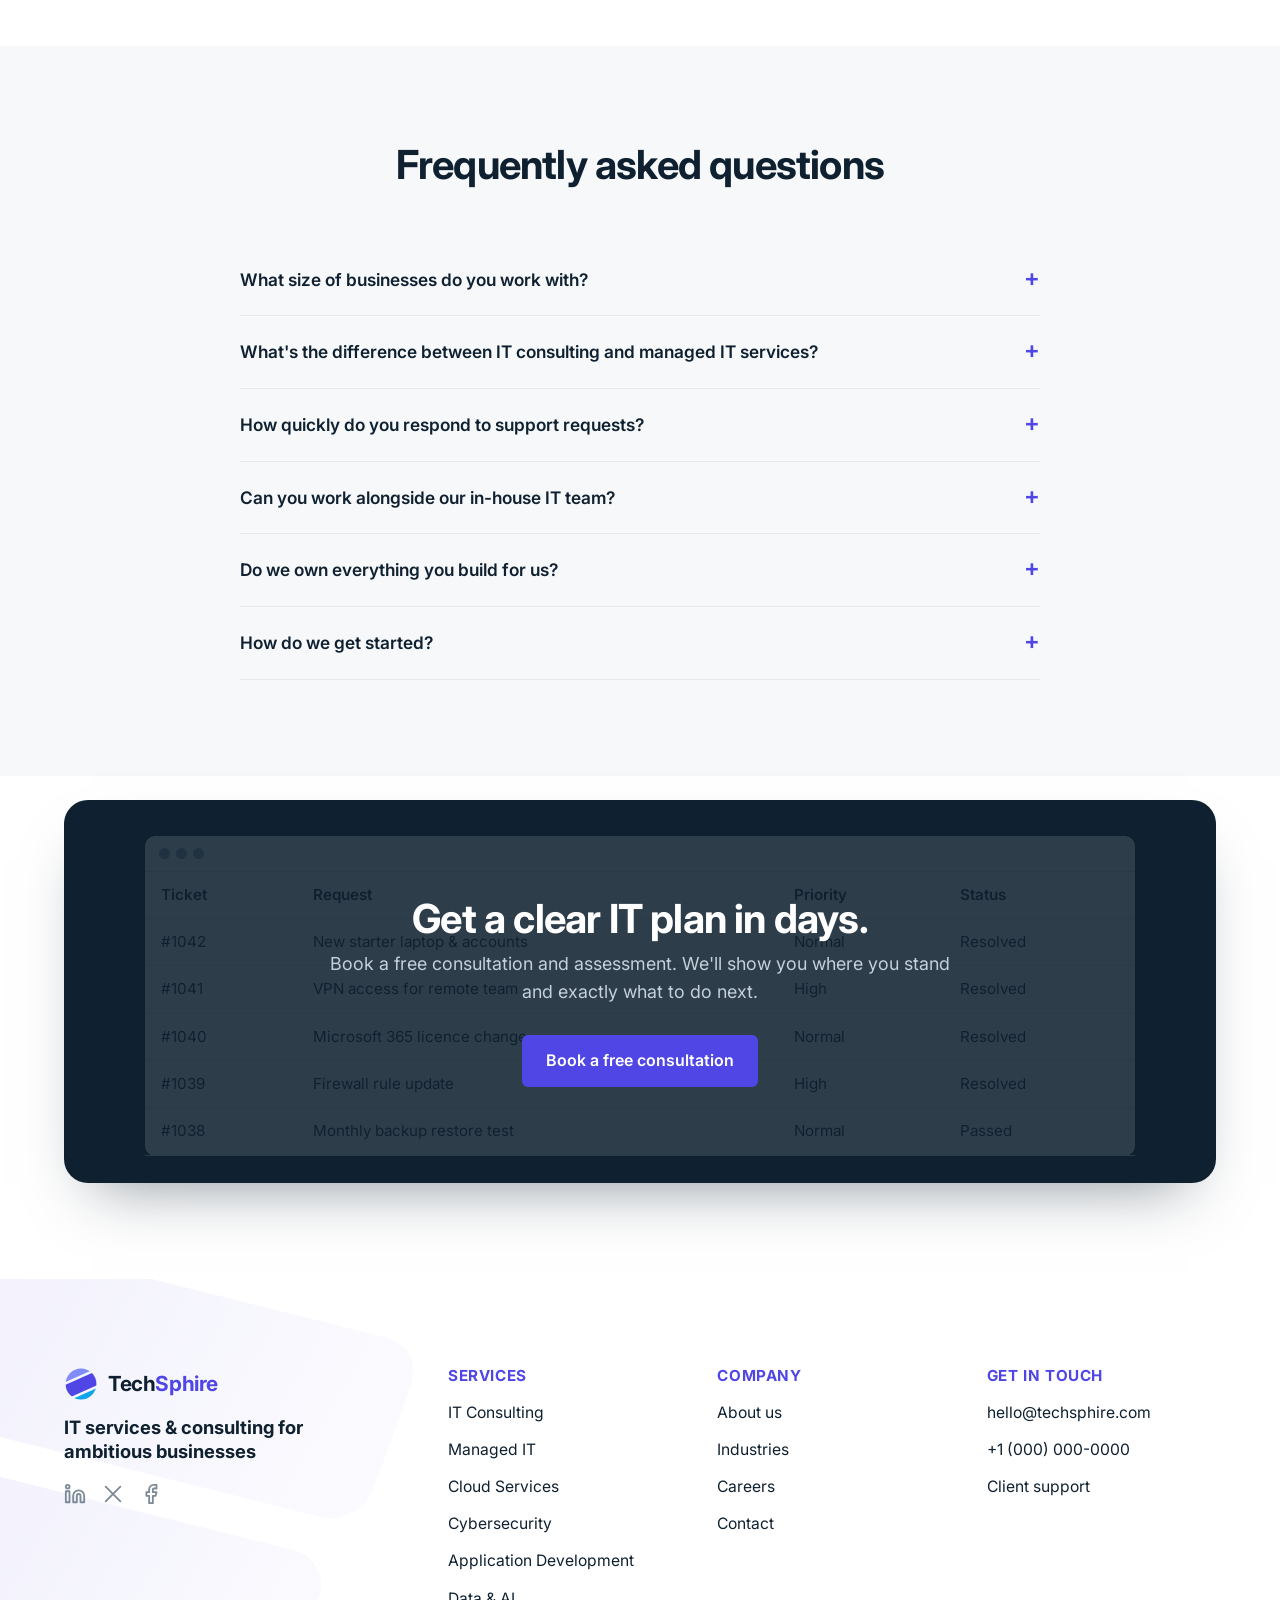
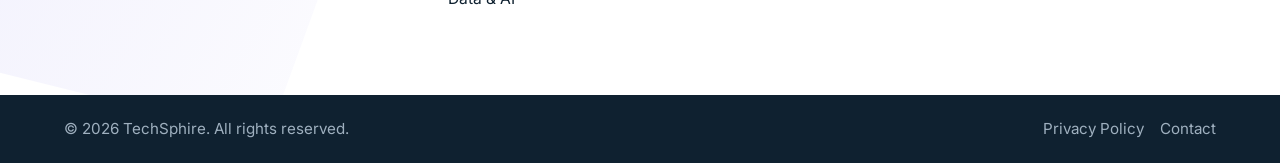
==== commit 4ae5a9da: "Replace logo with banded sphere mark and add logo asset set New mark: a sphere cut into three tilted" ====
--- a/index.html
+++ b/index.html
@@ -10,6 +10,7 @@
   <meta property="og:type" content="website">
   <meta name="theme-color" content="#0b1120">
   <link rel="icon" href="assets/img/logo.svg" type="image/svg+xml">
+  <link rel="apple-touch-icon" href="assets/img/apple-touch-icon.png">
   <link rel="preconnect" href="https://fonts.googleapis.com">
   <link rel="preconnect" href="https://fonts.gstatic.com" crossorigin>
   <link href="https://fonts.googleapis.com/css2?family=Inter:wght@400;500;600;700;800&display=swap" rel="stylesheet">
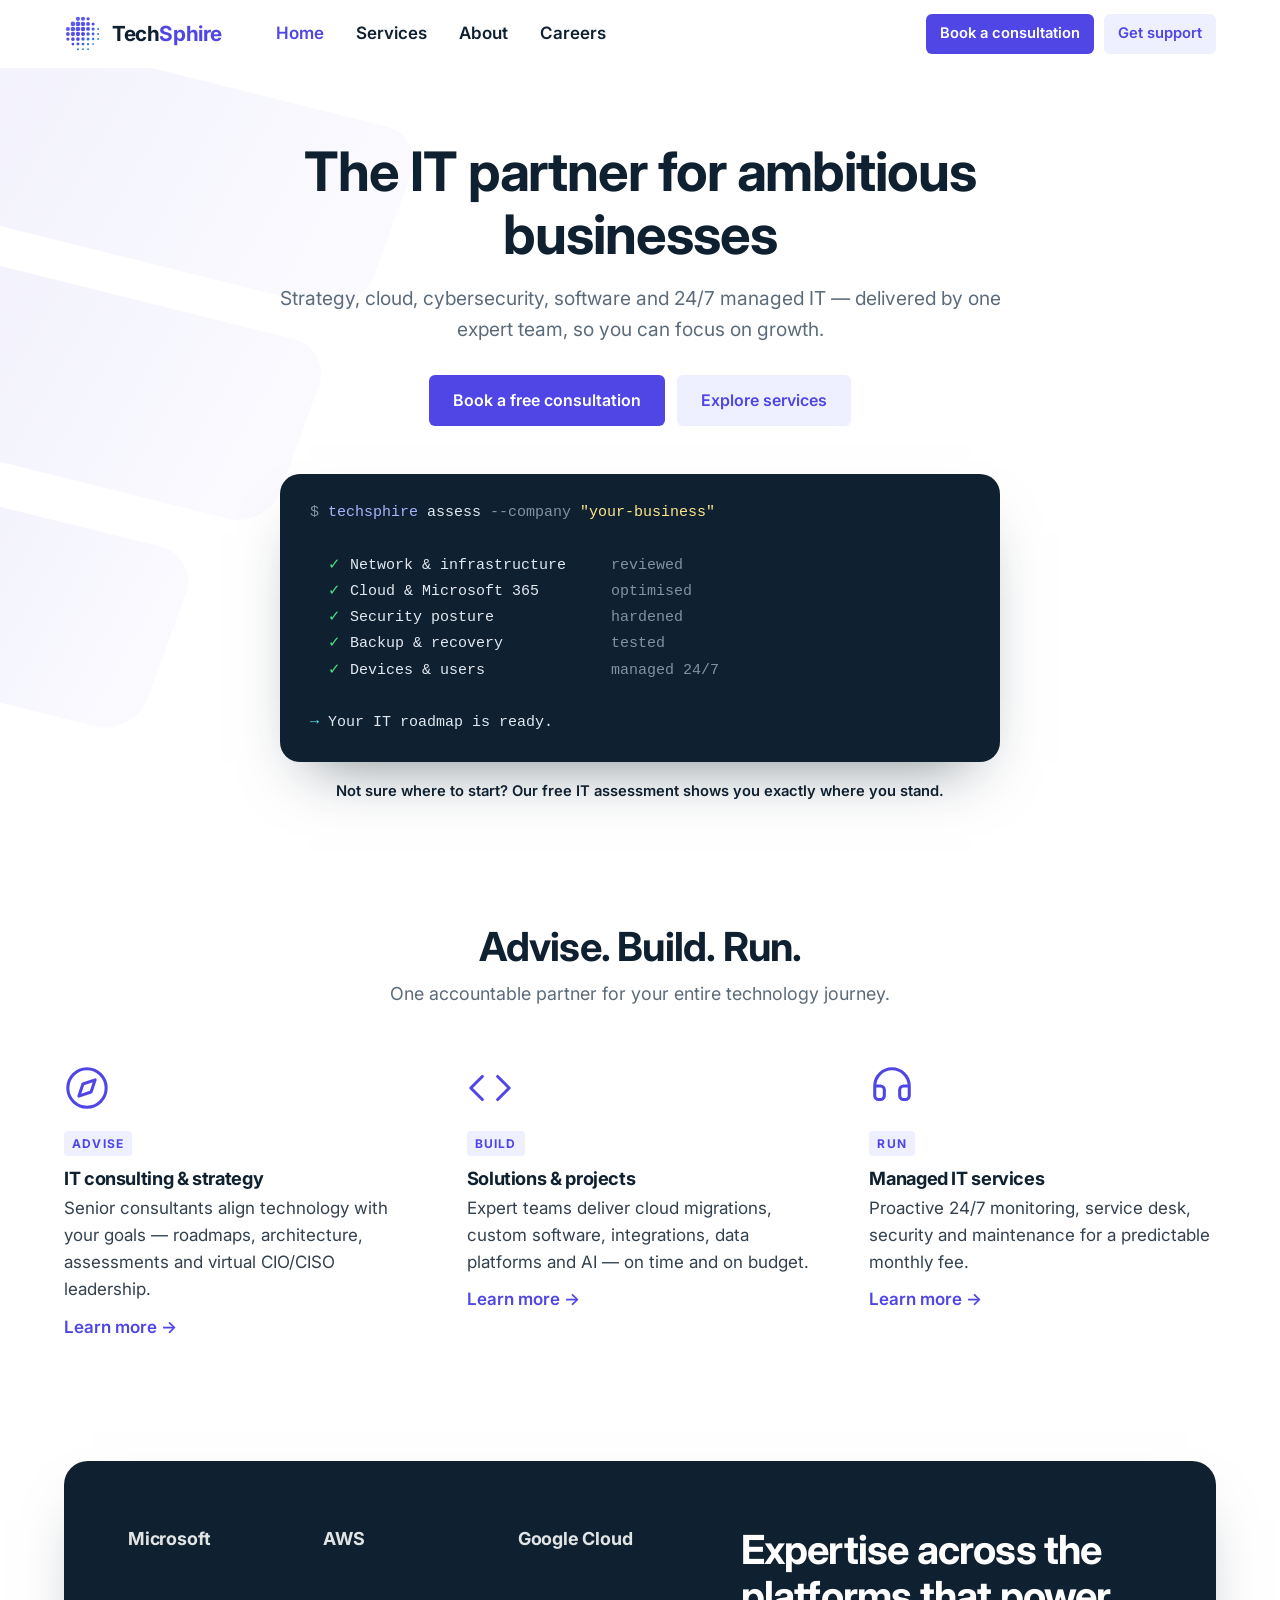
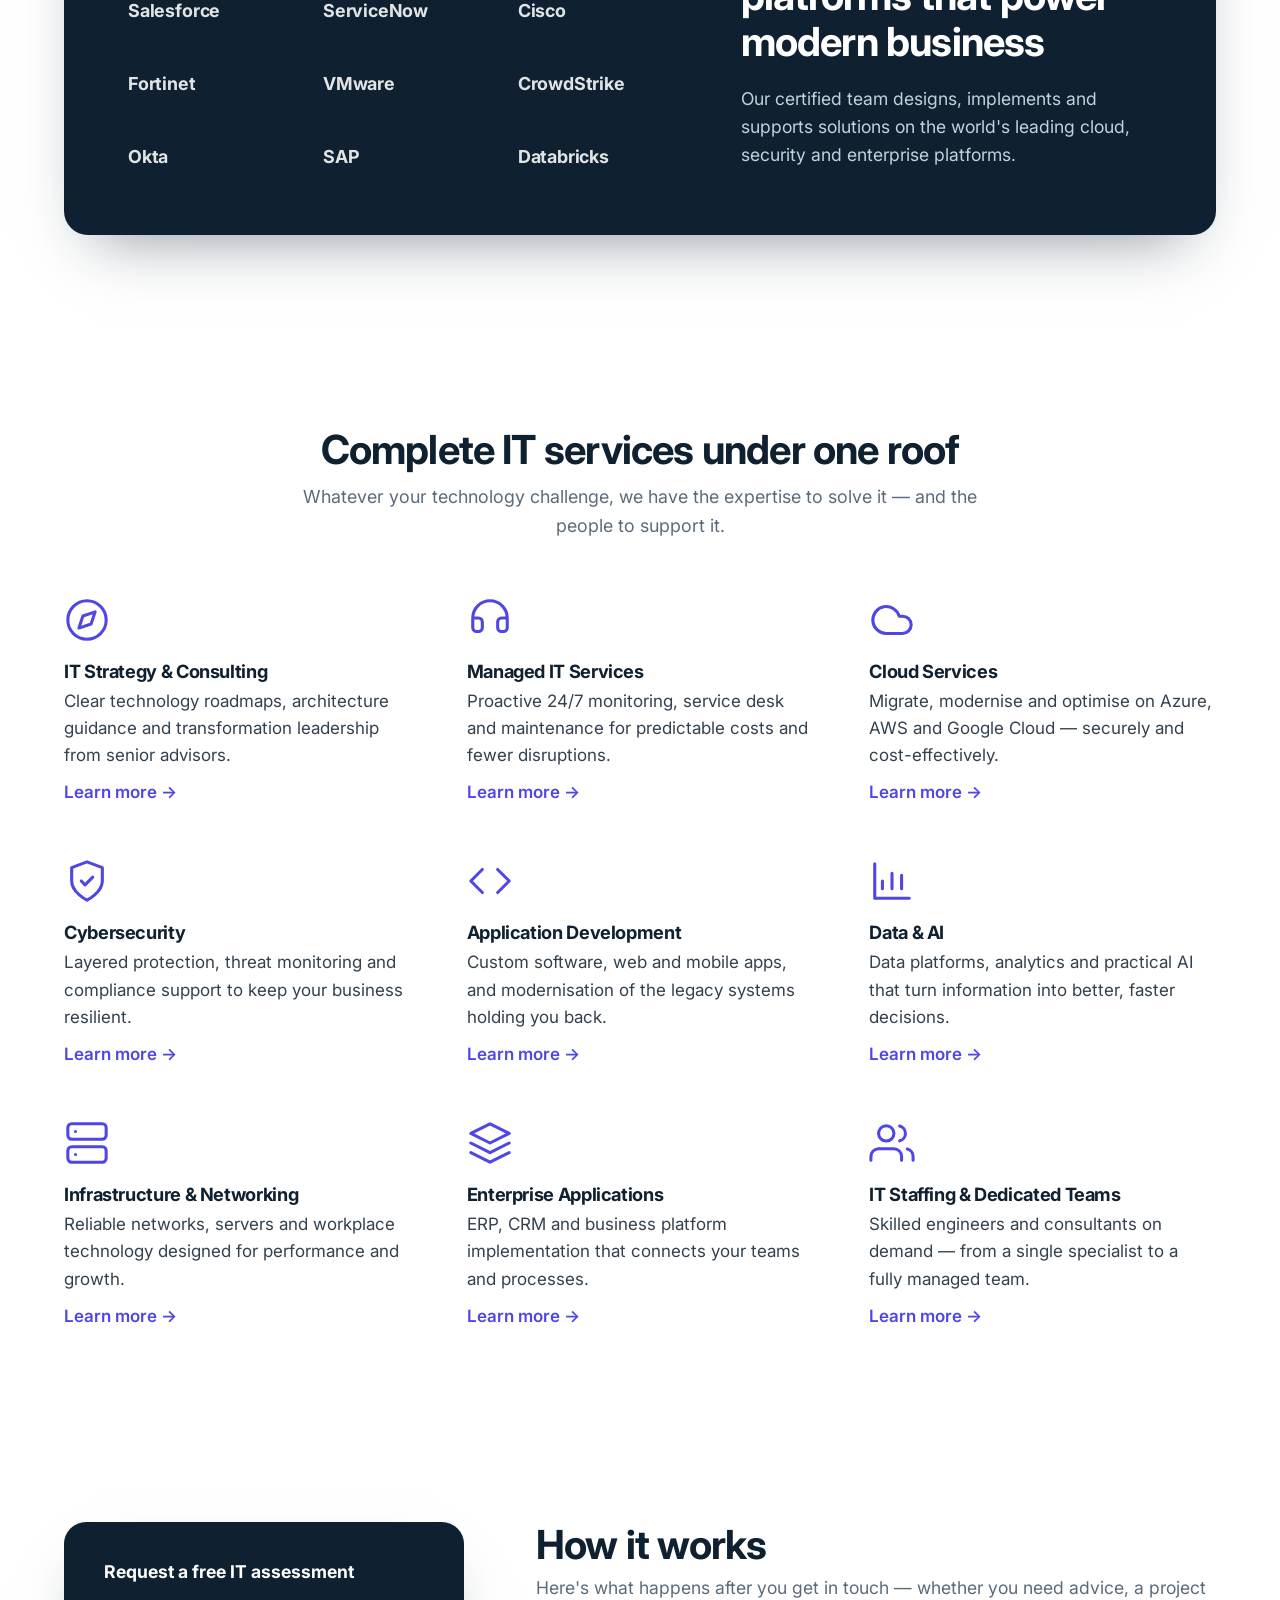
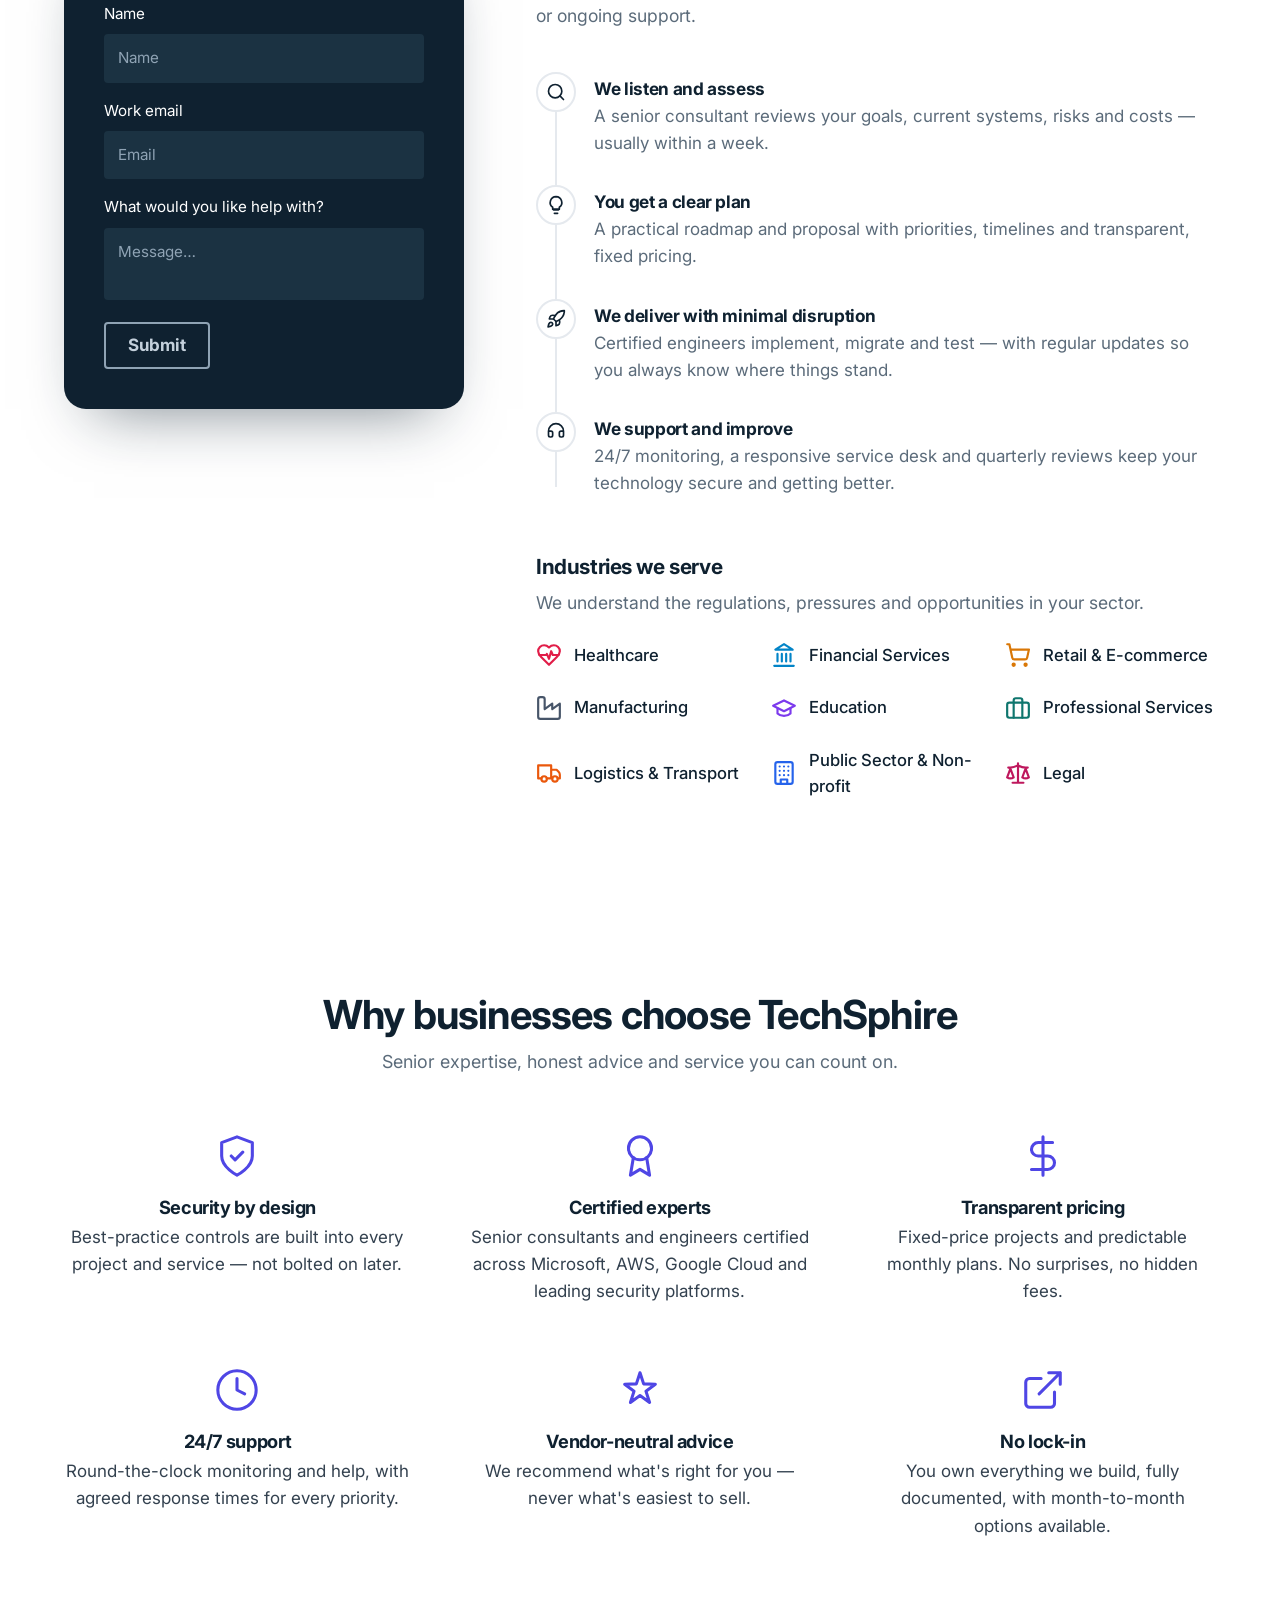
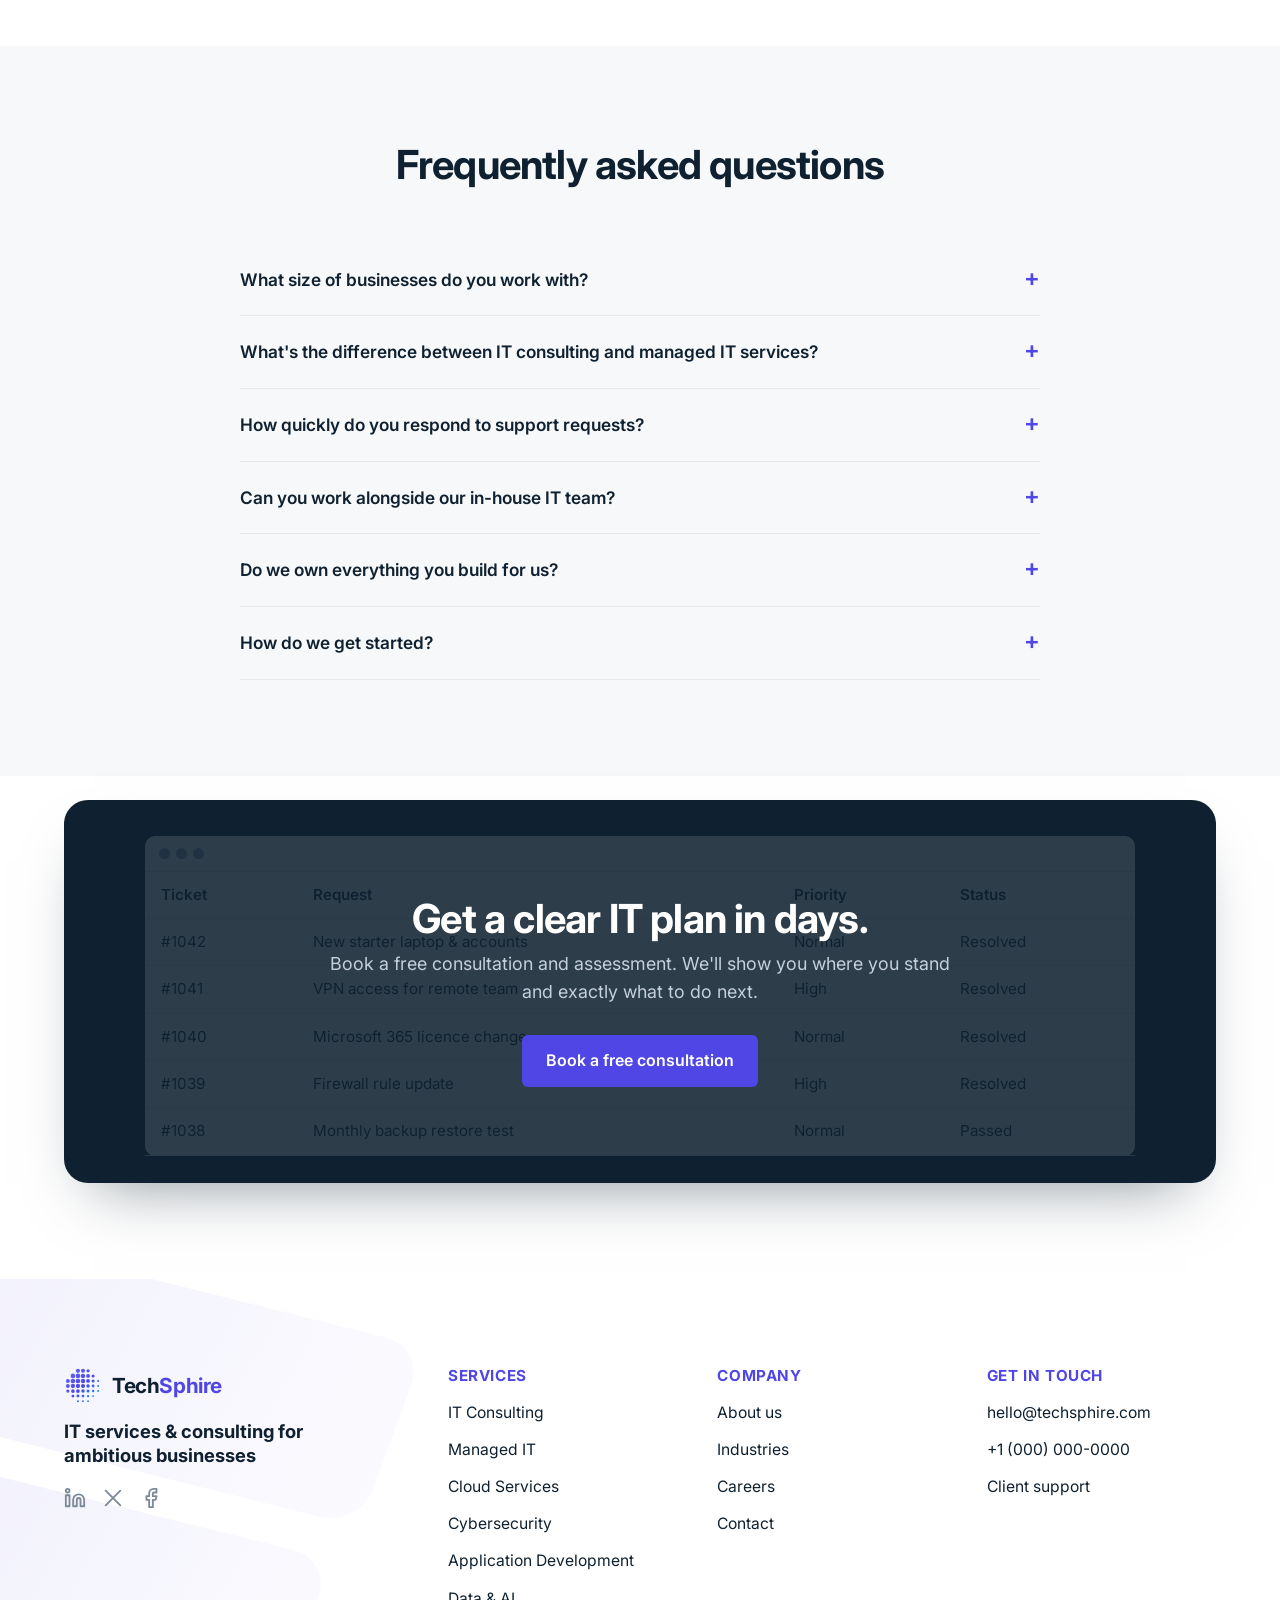
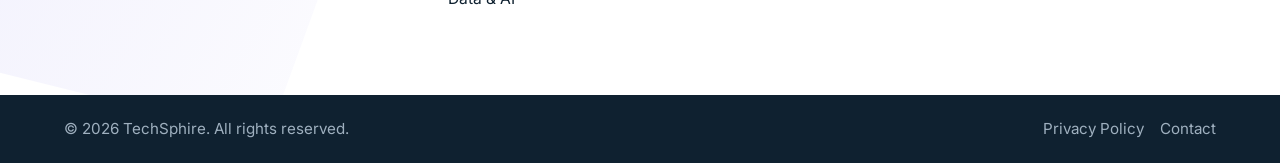
==== commit ca18421a: "Switch logo to dotted sphere mark Halftone sphere of gradient dots shaded from the top left. A detai" ====
--- a/index.html
+++ b/index.html
@@ -9,7 +9,7 @@
   <meta property="og:description" content="TechSphire is a full-service IT services and IT consulting company: IT strategy, managed IT, cloud, cybersecurity, application development, data &amp; AI and more.">
   <meta property="og:type" content="website">
   <meta name="theme-color" content="#0b1120">
-  <link rel="icon" href="assets/img/logo.svg" type="image/svg+xml">
+  <link rel="icon" href="assets/img/logo-small.svg" type="image/svg+xml">
   <link rel="apple-touch-icon" href="assets/img/apple-touch-icon.png">
   <link rel="preconnect" href="https://fonts.googleapis.com">
   <link rel="preconnect" href="https://fonts.gstatic.com" crossorigin>
@@ -21,7 +21,7 @@
 
   <header class="site-header">
     <nav class="container nav" aria-label="Main">
-      <a class="logo" href="index.html"><img src="assets/img/logo.svg" alt="" width="36" height="36"><span>Tech<b>Sphire</b></span></a>
+      <a class="logo" href="index.html"><img src="assets/img/logo-small.svg" alt="" width="38" height="38"><span>Tech<b>Sphire</b></span></a>
       <button class="nav-toggle" aria-label="Toggle menu" aria-expanded="false" aria-controls="nav-links">
         <svg viewBox="0 0 24 24" fill="none" stroke="currentColor" stroke-width="2" stroke-linecap="round" aria-hidden="true"><path d="M4 6h16M4 12h16M4 18h16"/></svg>
       </button>
@@ -330,7 +330,7 @@
     <div class="footer-main">
       <div class="container footer-grid">
         <div class="footer-brand">
-          <a class="logo" href="index.html"><img src="assets/img/logo.svg" alt="" width="34" height="34"><span>Tech<b>Sphire</b></span></a>
+          <a class="logo" href="index.html"><img src="assets/img/logo-small.svg" alt="" width="38" height="38"><span>Tech<b>Sphire</b></span></a>
           <p>IT services &amp; consulting for ambitious businesses</p>
           <div class="social"><a href="#" aria-label="LinkedIn"><svg viewBox="0 0 24 24" fill="none" stroke="currentColor" stroke-width="2" stroke-linecap="round" stroke-linejoin="round" aria-hidden="true"><path d="M16 8a6 6 0 0 1 6 6v7h-4v-7a2 2 0 0 0-4 0v7h-4v-7a6 6 0 0 1 6-6zM2 9h4v12H2z"/><circle cx="4" cy="4" r="2"/></svg></a><a href="#" aria-label="X"><svg viewBox="0 0 24 24" fill="none" stroke="currentColor" stroke-width="2" stroke-linecap="round" stroke-linejoin="round" aria-hidden="true"><path d="M4 4l16 16M20 4 4 20"/></svg></a><a href="#" aria-label="Facebook"><svg viewBox="0 0 24 24" fill="none" stroke="currentColor" stroke-width="2" stroke-linecap="round" stroke-linejoin="round" aria-hidden="true"><path d="M18 2h-3a5 5 0 0 0-5 5v3H7v4h3v8h4v-8h3l1-4h-4V7a1 1 0 0 1 1-1h3z"/></svg></a></div>
         </div>
--- a/assets/css/styles.css
+++ b/assets/css/styles.css
@@ -132,7 +132,7 @@
   letter-spacing: -0.02em;
 }
 .logo:hover { text-decoration: none; }
-.logo img { width: 34px; height: 34px; }
+.logo img { width: 38px; height: 38px; }
 .logo b { color: var(--brand); font-weight: inherit; }
 
 .nav-links {
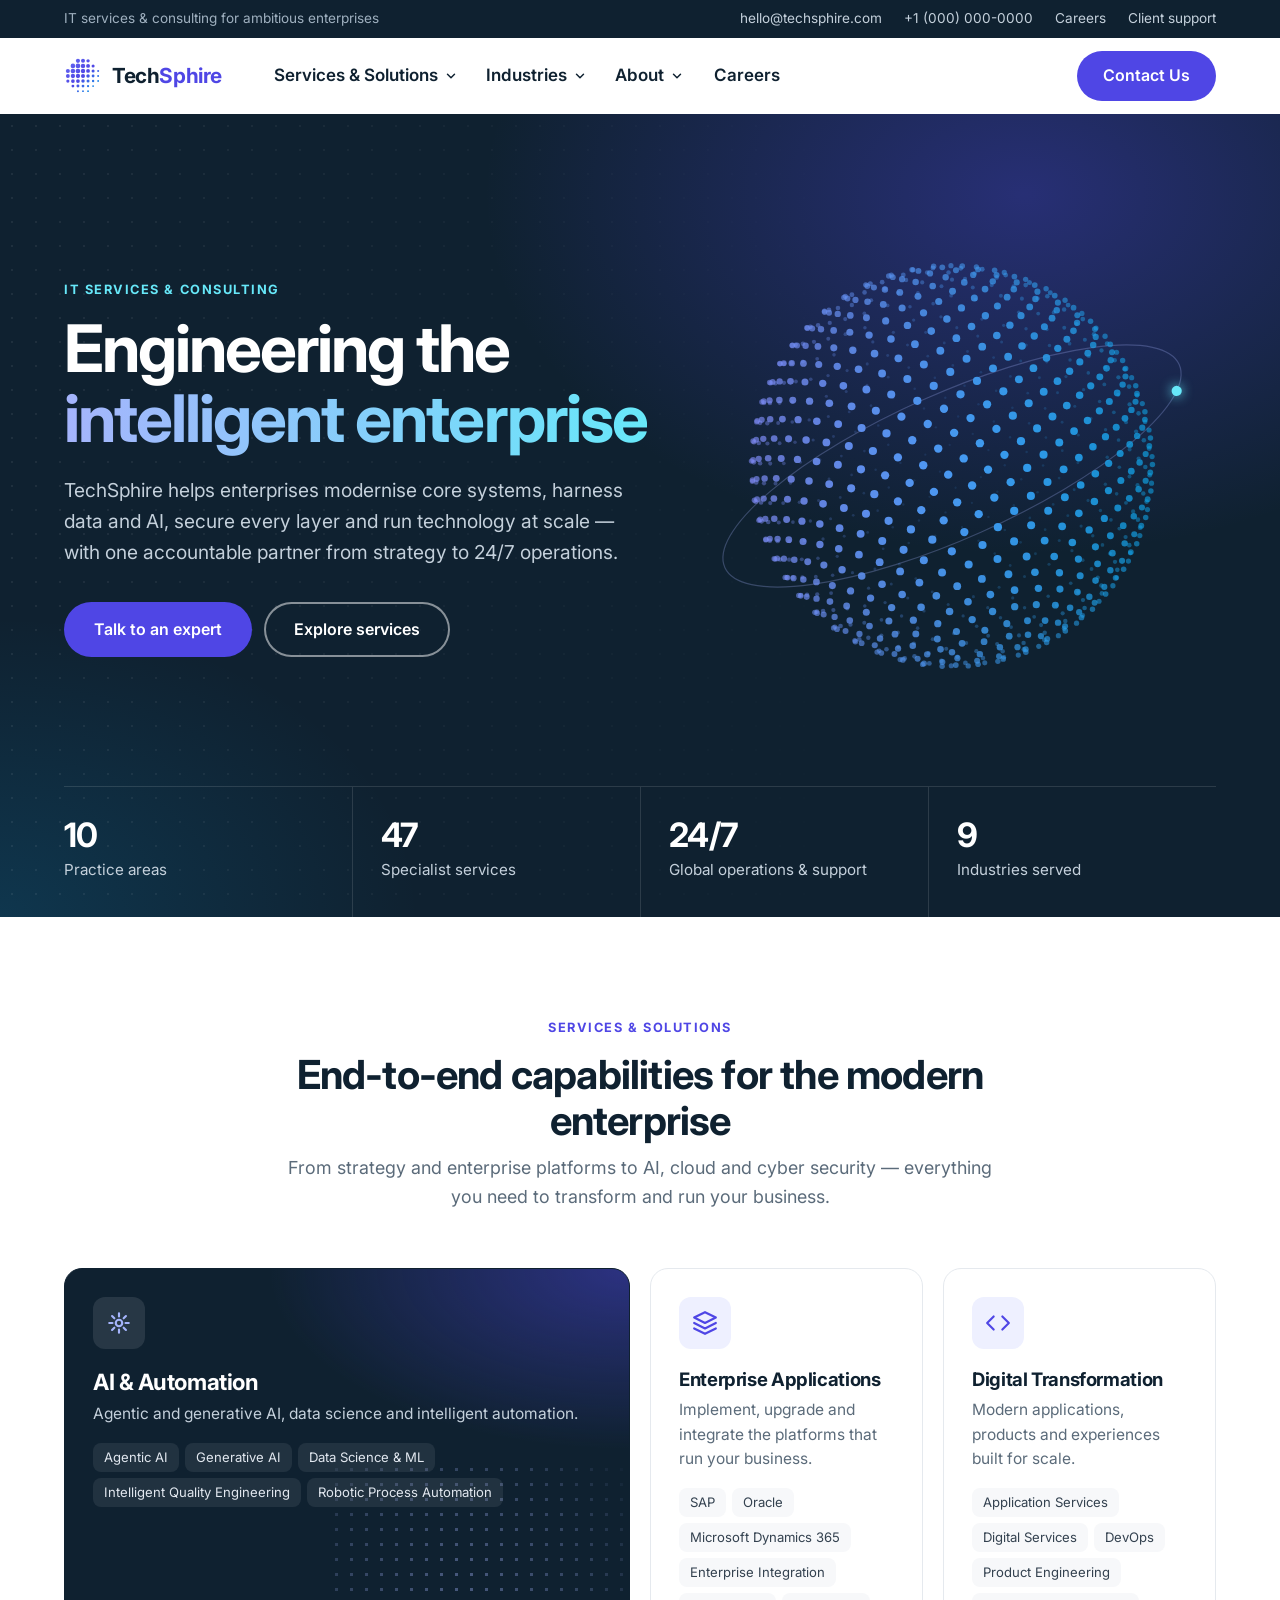
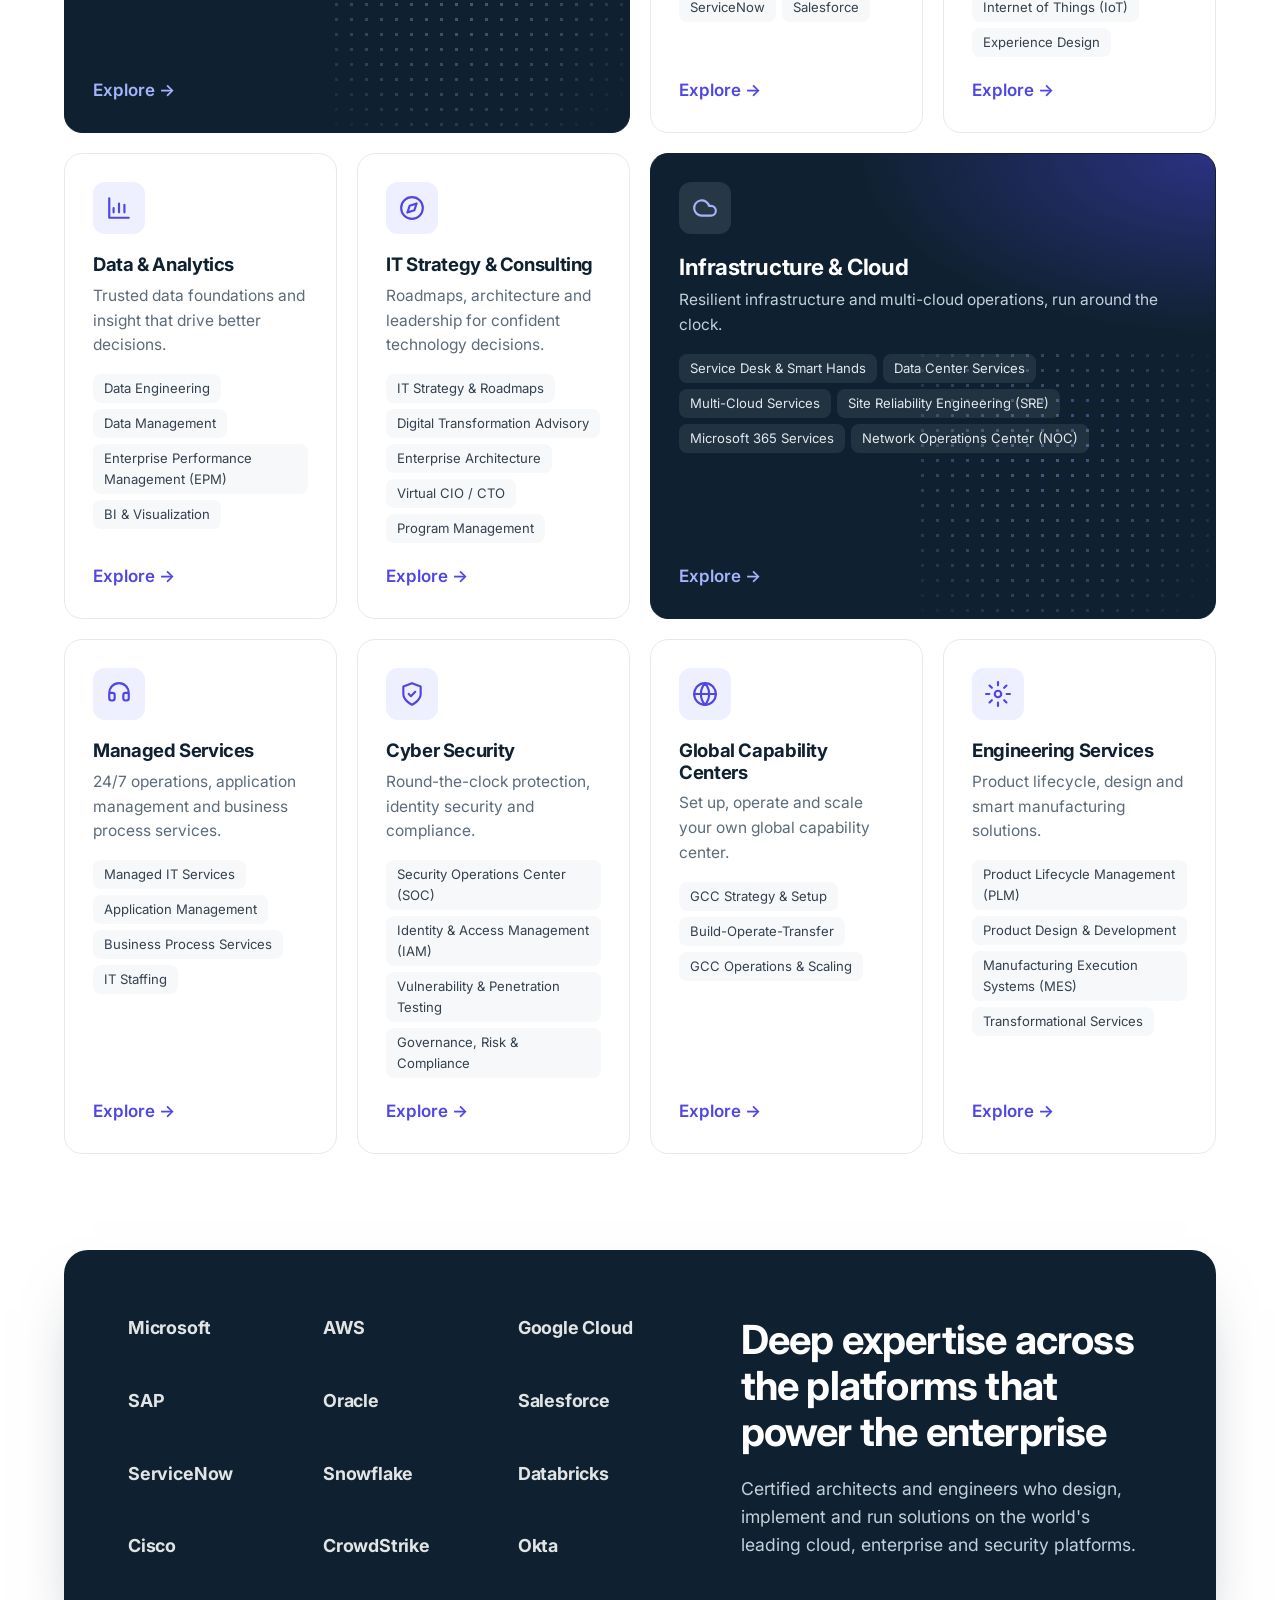
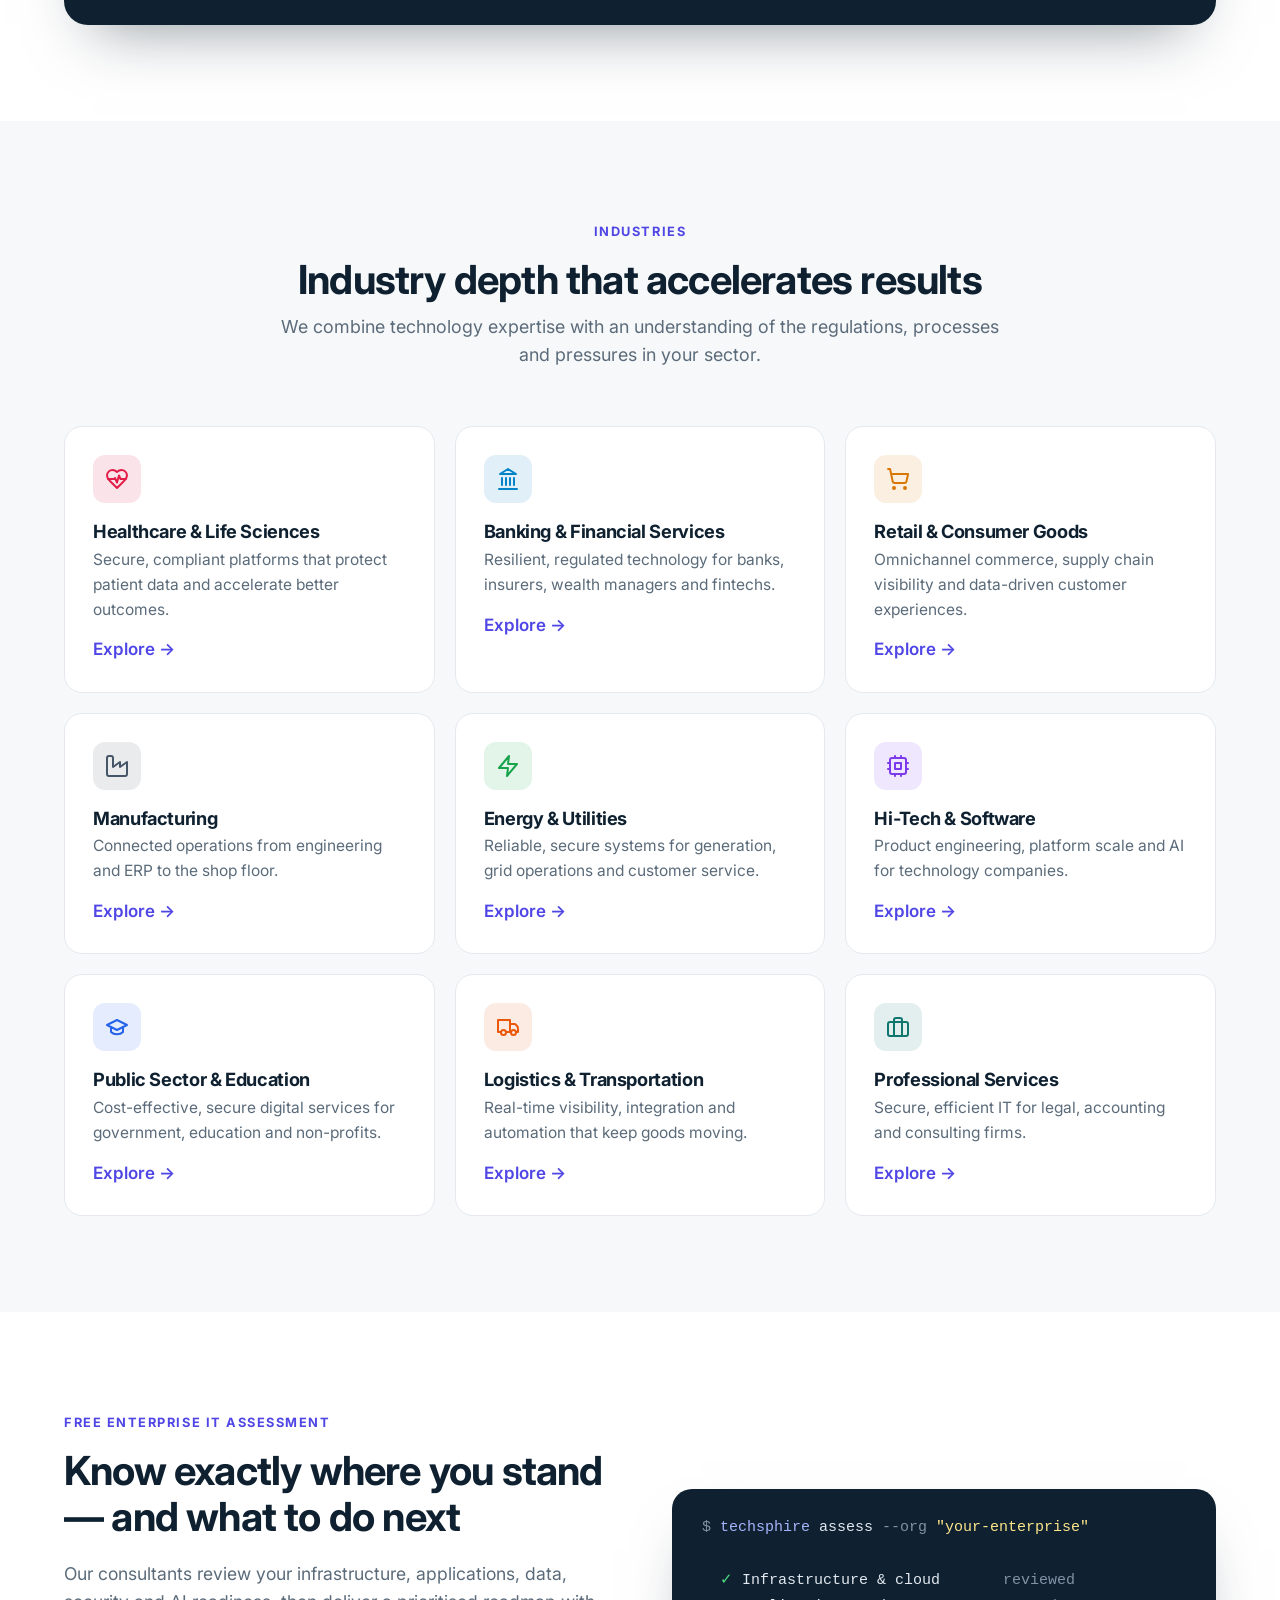
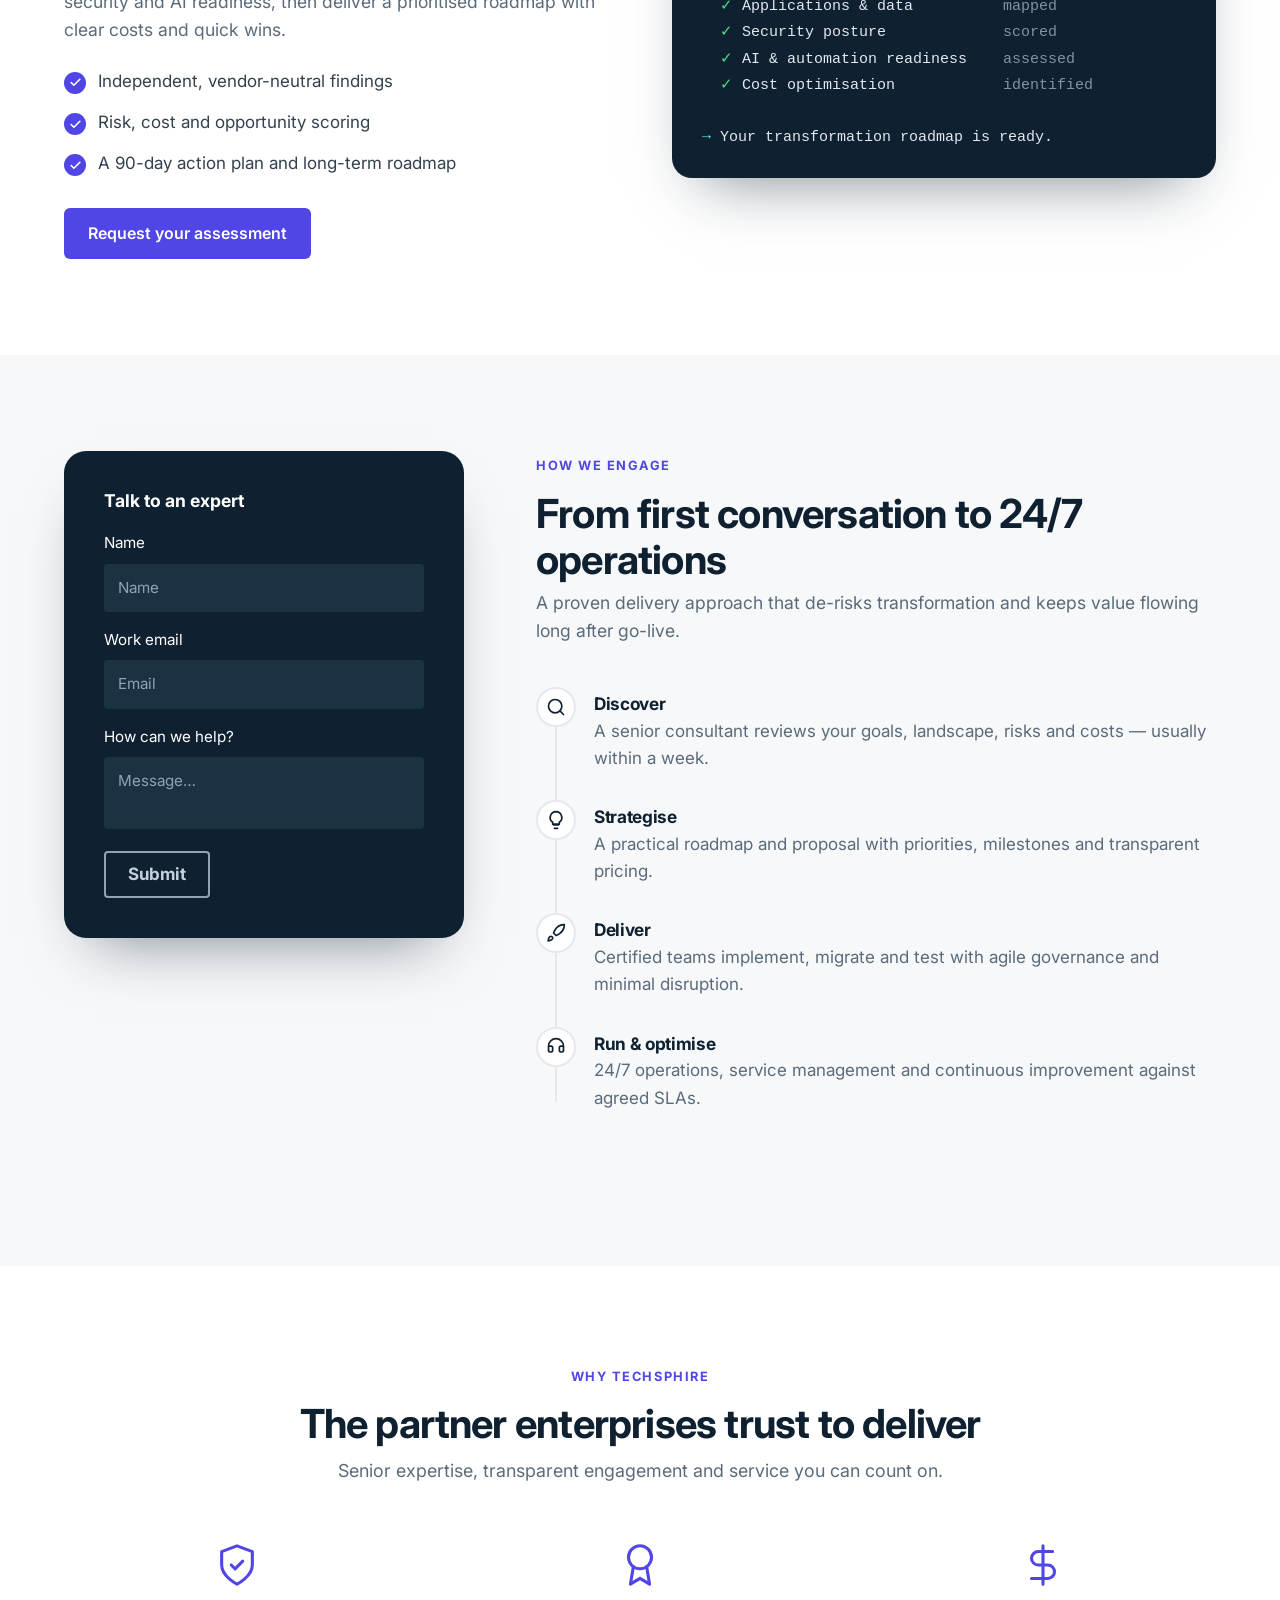
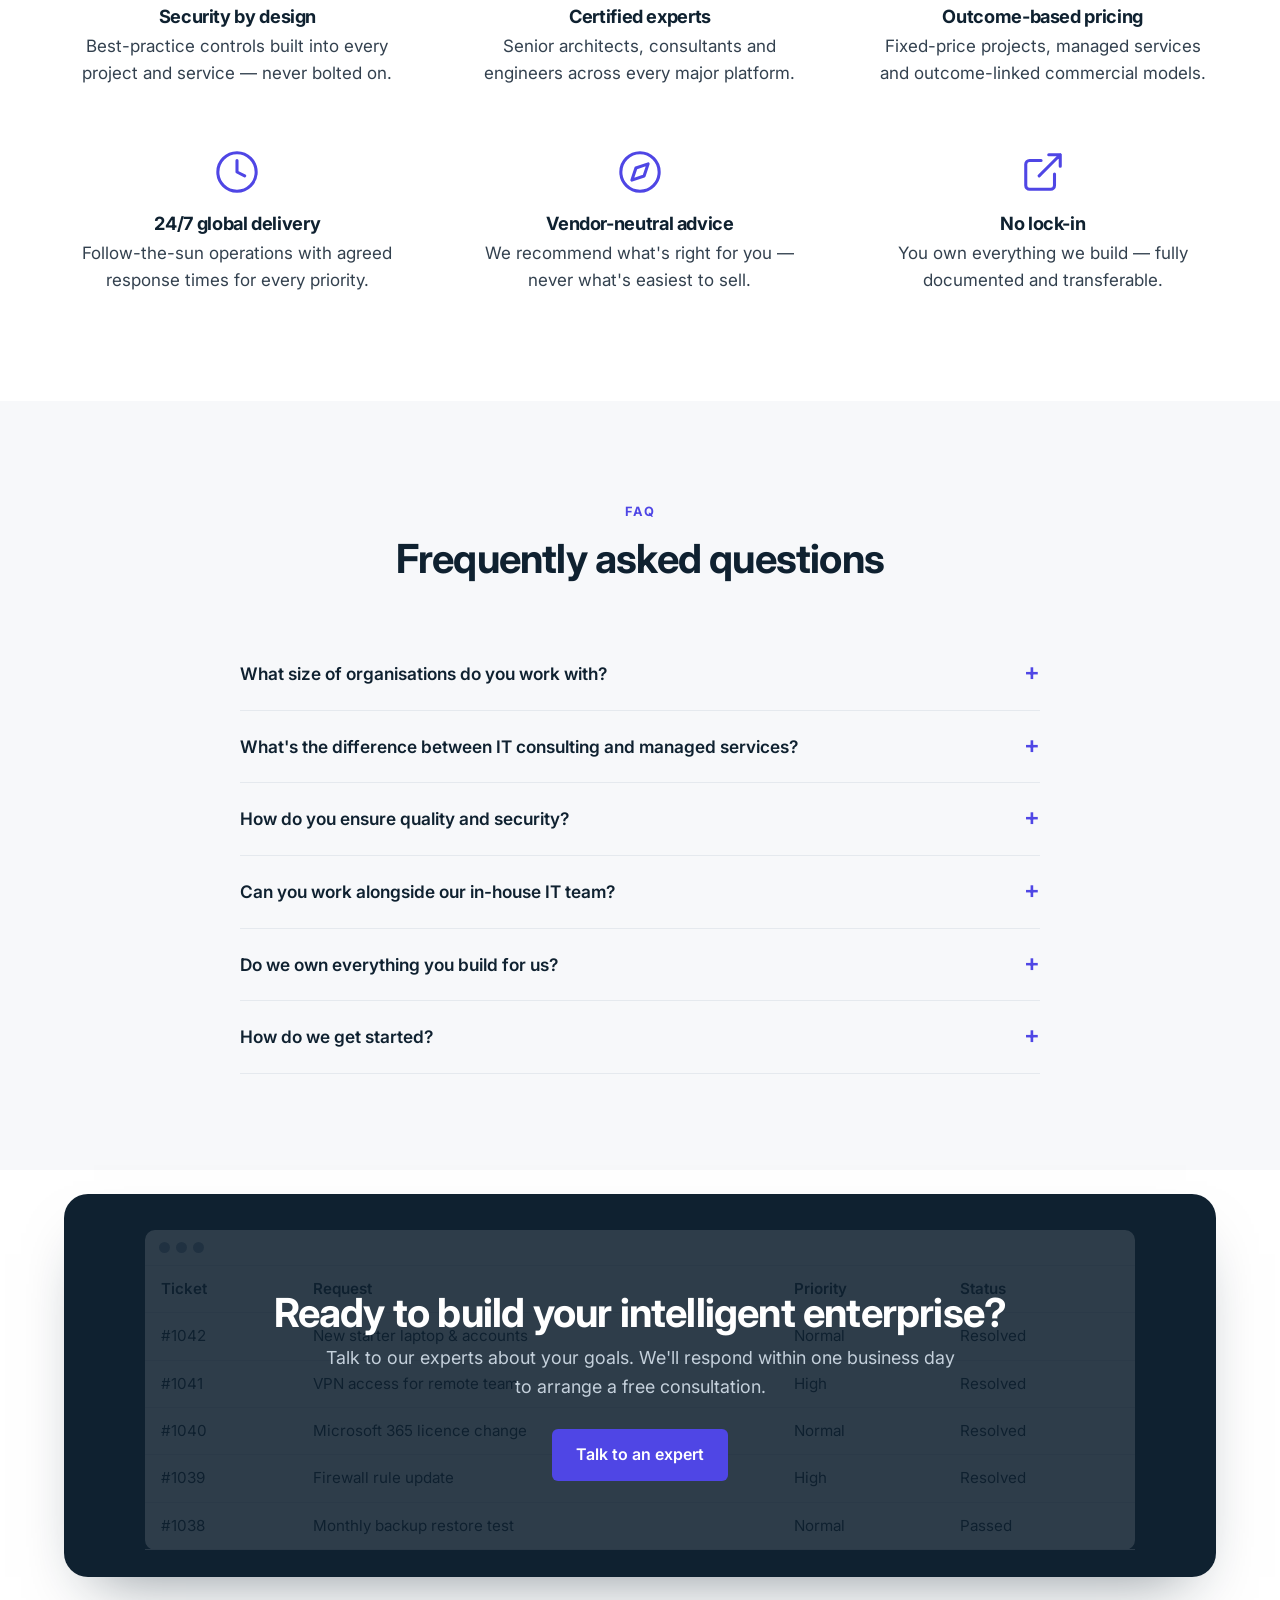
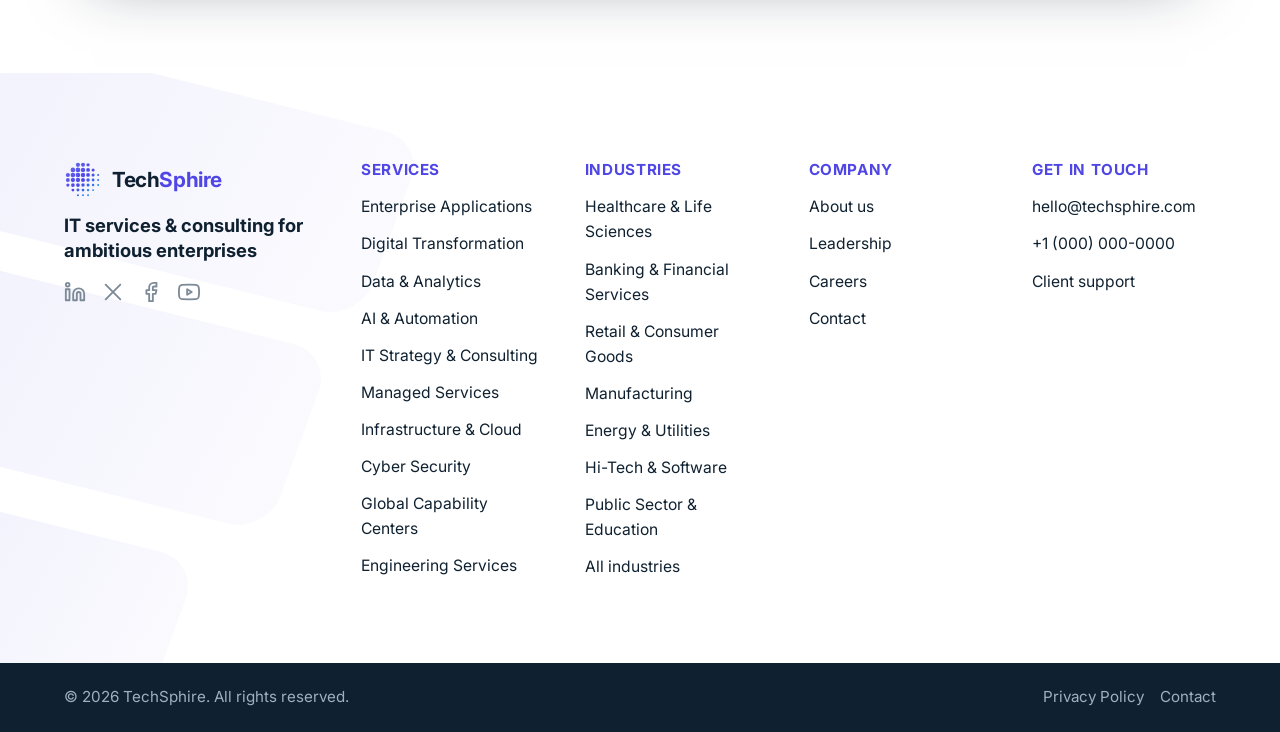
==== commit fd818693: "Rebuild as an enterprise IT services and consulting site - Utility bar, full-width Services & Soluti" ====
--- a/index.html
+++ b/index.html
@@ -3,12 +3,12 @@
 <head>
   <meta charset="utf-8">
   <meta name="viewport" content="width=device-width, initial-scale=1">
-  <title>TechSphire — IT Services &amp; IT Consulting</title>
-  <meta name="description" content="TechSphire is a full-service IT services and IT consulting company: IT strategy, managed IT, cloud, cybersecurity, application development, data &amp; AI and more.">
-  <meta property="og:title" content="TechSphire — IT Services &amp; IT Consulting">
-  <meta property="og:description" content="TechSphire is a full-service IT services and IT consulting company: IT strategy, managed IT, cloud, cybersecurity, application development, data &amp; AI and more.">
+  <title>TechSphire — IT Services &amp; Consulting for the Intelligent Enterprise</title>
+  <meta name="description" content="TechSphire is an IT services and consulting company: enterprise applications, digital transformation, data &amp; AI, cloud, cyber security, managed services and more.">
+  <meta property="og:title" content="TechSphire — IT Services &amp; Consulting for the Intelligent Enterprise">
+  <meta property="og:description" content="TechSphire is an IT services and consulting company: enterprise applications, digital transformation, data &amp; AI, cloud, cyber security, managed services and more.">
   <meta property="og:type" content="website">
-  <meta name="theme-color" content="#0b1120">
+  <meta name="theme-color" content="#0f2130">
   <link rel="icon" href="assets/img/logo-small.svg" type="image/svg+xml">
   <link rel="apple-touch-icon" href="assets/img/apple-touch-icon.png">
   <link rel="preconnect" href="https://fonts.googleapis.com">
@@ -19,6 +19,18 @@
 <body>
   <a class="skip-link" href="#main">Skip to content</a>
 
+  <div class="topbar">
+    <div class="container">
+      <span>IT services &amp; consulting for ambitious enterprises</span>
+      <nav aria-label="Utility">
+        <a href="mailto:hello@techsphire.com">hello@techsphire.com</a>
+        <a href="tel:+10000000000">+1 (000) 000-0000</a>
+        <a href="careers.html">Careers</a>
+        <a href="contact.html#support">Client support</a>
+      </nav>
+    </div>
+  </div>
+
   <header class="site-header">
     <nav class="container nav" aria-label="Main">
       <a class="logo" href="index.html"><img src="assets/img/logo-small.svg" alt="" width="38" height="38"><span>Tech<b>Sphire</b></span></a>
@@ -26,202 +38,274 @@
         <svg viewBox="0 0 24 24" fill="none" stroke="currentColor" stroke-width="2" stroke-linecap="round" aria-hidden="true"><path d="M4 6h16M4 12h16M4 18h16"/></svg>
       </button>
       <ul class="nav-links" id="nav-links">
-        <li><a href="index.html" aria-current="page">Home</a></li>
-        <li><a href="services.html">Services</a></li>
-        <li><a href="about.html">About</a></li>
+        <li class="has-drop">
+          <button class="nav-trigger" aria-expanded="false">Services &amp; Solutions <svg viewBox="0 0 24 24" fill="none" stroke="currentColor" stroke-width="2.5" stroke-linecap="round" stroke-linejoin="round" aria-hidden="true"><path d="m6 9 6 6 6-6"/></svg></button>
+          <div class="mega">
+            <div class="container mega-grid"><div><div class="mega-group"><h4><a href="services.html#erp">Enterprise Applications</a></h4><ul><li><a href="services.html#sap">SAP</a></li><li><a href="services.html#oracle">Oracle</a></li><li><a href="services.html#microsoft">Microsoft Dynamics 365</a></li><li><a href="services.html#enterprise-integration">Enterprise Integration</a></li><li><a href="services.html#servicenow">ServiceNow</a></li><li><a href="services.html#salesforce">Salesforce</a></li></ul></div><div class="mega-group"><h4><a href="services.html#digital">Digital Transformation</a></h4><ul><li><a href="services.html#application-services">Application Services</a></li><li><a href="services.html#digital-services">Digital Services</a></li><li><a href="services.html#devops">DevOps</a></li><li><a href="services.html#product-engineering">Product Engineering</a></li><li><a href="services.html#iot">Internet of Things (IoT)</a></li><li><a href="services.html#experience-design">Experience Design</a></li></ul></div></div><div><div class="mega-group"><h4><a href="services.html#data">Data &amp; Analytics</a></h4><ul><li><a href="services.html#data-engineering">Data Engineering</a></li><li><a href="services.html#data-management">Data Management</a></li><li><a href="services.html#epm">Enterprise Performance Management (EPM)</a></li><li><a href="services.html#bi">BI &amp; Visualization</a></li></ul></div><div class="mega-group"><h4><a href="services.html#ai">AI &amp; Automation</a></h4><ul><li><a href="services.html#agentic-ai">Agentic AI</a></li><li><a href="services.html#generative-ai">Generative AI</a></li><li><a href="services.html#data-science">Data Science &amp; ML</a></li><li><a href="services.html#quality-engineering">Intelligent Quality Engineering</a></li><li><a href="services.html#rpa">Robotic Process Automation</a></li></ul></div><div class="mega-group"><h4><a href="services.html#gcc">Global Capability Centers</a></h4><ul><li><a href="services.html#gcc-setup">GCC Strategy &amp; Setup</a></li><li><a href="services.html#build-operate-transfer">Build-Operate-Transfer</a></li><li><a href="services.html#gcc-operations">GCC Operations &amp; Scaling</a></li></ul></div></div><div><div class="mega-group"><h4><a href="services.html#consulting">IT Strategy &amp; Consulting</a></h4><ul><li><a href="services.html#it-strategy">IT Strategy &amp; Roadmaps</a></li><li><a href="services.html#transformation-advisory">Digital Transformation Advisory</a></li><li><a href="services.html#enterprise-architecture">Enterprise Architecture</a></li><li><a href="services.html#virtual-cio">Virtual CIO / CTO</a></li><li><a href="services.html#program-management">Program Management</a></li></ul></div><div class="mega-group"><h4><a href="services.html#managed">Managed Services</a></h4><ul><li><a href="services.html#managed-it">Managed IT Services</a></li><li><a href="services.html#application-management">Application Management</a></li><li><a href="services.html#business-process">Business Process Services</a></li><li><a href="services.html#staffing">IT Staffing</a></li></ul></div><div class="mega-group"><h4><a href="services.html#engineering">Engineering Services</a></h4><ul><li><a href="services.html#plm">Product Lifecycle Management (PLM)</a></li><li><a href="services.html#product-design">Product Design &amp; Development</a></li><li><a href="services.html#mes">Manufacturing Execution Systems (MES)</a></li><li><a href="services.html#transformational-services">Transformational Services</a></li></ul></div></div><div><div class="mega-group"><h4><a href="services.html#cloud">Infrastructure &amp; Cloud</a></h4><ul><li><a href="services.html#service-desk">Service Desk &amp; Smart Hands</a></li><li><a href="services.html#data-center">Data Center Services</a></li><li><a href="services.html#multi-cloud">Multi-Cloud Services</a></li><li><a href="services.html#sre">Site Reliability Engineering (SRE)</a></li><li><a href="services.html#m365">Microsoft 365 Services</a></li><li><a href="services.html#noc">Network Operations Center (NOC)</a></li></ul></div><div class="mega-group"><h4><a href="services.html#security">Cyber Security</a></h4><ul><li><a href="services.html#soc">Security Operations Center (SOC)</a></li><li><a href="services.html#iam">Identity &amp; Access Management (IAM)</a></li><li><a href="services.html#vulnerability">Vulnerability &amp; Penetration Testing</a></li><li><a href="services.html#grc">Governance, Risk &amp; Compliance</a></li></ul></div></div></div>
+            <div class="mega-foot"><div class="container"><span>10 practice areas · 47 specialist services · one accountable partner</span><a href="contact.html">Not sure where to start? Talk to an expert →</a></div></div>
+          </div>
+        </li>
+        <li class="has-drop small">
+          <button class="nav-trigger" aria-expanded="false">Industries <svg viewBox="0 0 24 24" fill="none" stroke="currentColor" stroke-width="2.5" stroke-linecap="round" stroke-linejoin="round" aria-hidden="true"><path d="m6 9 6 6 6-6"/></svg></button>
+          <div class="dropdown"><a href="industries.html#healthcare">Healthcare &amp; Life Sciences</a><a href="industries.html#financial-services">Banking &amp; Financial Services</a><a href="industries.html#retail">Retail &amp; Consumer Goods</a><a href="industries.html#manufacturing">Manufacturing</a><a href="industries.html#energy">Energy &amp; Utilities</a><a href="industries.html#hi-tech">Hi-Tech &amp; Software</a><a href="industries.html#public-sector">Public Sector &amp; Education</a><a href="industries.html#logistics">Logistics &amp; Transportation</a><a href="industries.html#professional-services">Professional Services</a><a href="industries.html" style="color:var(--brand)">All industries →</a></div>
+        </li>
+        <li class="has-drop small">
+          <button class="nav-trigger" aria-expanded="false">About <svg viewBox="0 0 24 24" fill="none" stroke="currentColor" stroke-width="2.5" stroke-linecap="round" stroke-linejoin="round" aria-hidden="true"><path d="m6 9 6 6 6-6"/></svg></button>
+          <div class="dropdown"><a href="about.html">About TechSphire<small>Our story, mission and values</small></a><a href="about.html#approach">Our approach<small>Advise, build and run</small></a><a href="about.html#leadership">Leadership<small>Meet the team</small></a><a href="careers.html">Careers<small>Join our team</small></a></div>
+        </li>
         <li><a href="careers.html">Careers</a></li>
-        <li class="nav-cta">
-          <a class="btn btn-primary btn-sm" href="contact.html">Book a consultation</a>
-          <a class="btn btn-soft btn-sm" href="contact.html#support">Get support</a>
-        </li>
+        <li class="nav-cta"><a class="btn btn-primary" href="contact.html">Contact Us</a></li>
       </ul>
     </nav>
   </header>
 
   <main id="main">
-    <section class="hero">
-      <div class="shapes" aria-hidden="true"><span></span><span></span><span></span></div>
-      <div class="container">
-        <h1>The IT partner for ambitious businesses</h1>
-        <p class="lead">Strategy, cloud, cybersecurity, software and 24/7 managed IT — delivered by one expert team, so you can focus on growth.</p>
-        <div class="hero-actions">
-          <a class="btn btn-primary" href="contact.html">Book a free consultation</a>
-          <a class="btn btn-soft" href="services.html">Explore services</a>
-        </div>
-        <div class="terminal reveal" role="img" aria-label="Example IT health check: network, cloud, security, backups and devices reviewed; roadmap ready.">
-<pre><span class="t-dim">$</span> <span class="t-cmd">techsphire</span> assess <span class="t-dim">--company</span> <span class="t-str">"your-business"</span>
-
-  <span class="t-ok">✓</span> Network &amp; infrastructure     <span class="t-dim">reviewed</span>
-  <span class="t-ok">✓</span> Cloud &amp; Microsoft 365        <span class="t-dim">optimised</span>
-  <span class="t-ok">✓</span> Security posture             <span class="t-dim">hardened</span>
-  <span class="t-ok">✓</span> Backup &amp; recovery            <span class="t-dim">tested</span>
-  <span class="t-ok">✓</span> Devices &amp; users              <span class="t-dim">managed 24/7</span>
-
-<span class="t-acc">→</span> Your IT roadmap is ready.</pre>
-        </div>
-        <p class="hero-note">Not sure where to start? Our free IT assessment shows you exactly where you stand.</p>
-      </div>
-    </section>
-
-    <section class="section" style="padding-top:24px">
+    <section class="hero-dark">
+      <div class="container">
+        <div class="hero-grid">
+          <div>
+            <span class="eyebrow">IT services &amp; consulting</span>
+            <h1>Engineering the <span class="grad-text">intelligent enterprise</span></h1>
+            <p class="lead">TechSphire helps enterprises modernise core systems, harness data and AI, secure every layer and run technology at scale — with one accountable partner from strategy to 24/7 operations.</p>
+            <div class="hero-actions">
+              <a class="btn btn-primary" href="contact.html">Talk to an expert</a>
+              <a class="btn btn-ghost" href="services.html">Explore services</a>
+            </div>
+          </div>
+          <div class="globe-wrap" aria-hidden="true"><canvas id="globe"></canvas></div>
+        </div>
+        <div class="hero-stats">
+          <div><strong>10</strong><span>Practice areas</span></div>
+          <div><strong>47</strong><span>Specialist services</span></div>
+          <div><strong>24/7</strong><span>Global operations &amp; support</span></div>
+          <div><strong>9</strong><span>Industries served</span></div>
+        </div>
+      </div>
+    </section>
+
+    <section class="section">
       <div class="container">
         <div class="section-head center reveal">
-          <h2>Advise. Build. Run.</h2>
-          <p>One accountable partner for your entire technology journey.</p>
-        </div>
-        <div class="features">
-          <div class="feature reveal">
-            <div class="f-icon"><svg viewBox="0 0 24 24" fill="none" stroke="currentColor" stroke-width="2" stroke-linecap="round" stroke-linejoin="round" aria-hidden="true"><circle cx="12" cy="12" r="10"/><path d="m16.24 7.76-2.12 6.36-6.36 2.12 2.12-6.36z"/></svg></div>
-            <span class="tag">Advise</span>
-            <h3>IT consulting &amp; strategy</h3>
-            <p>Senior consultants align technology with your goals — roadmaps, architecture, assessments and virtual CIO/CISO leadership.</p>
-            <a class="link" href="services.html#consulting">Learn more →</a>
-          </div>
-          <div class="feature reveal">
-            <div class="f-icon"><svg viewBox="0 0 24 24" fill="none" stroke="currentColor" stroke-width="2" stroke-linecap="round" stroke-linejoin="round" aria-hidden="true"><path d="m16 18 6-6-6-6M8 6l-6 6 6 6"/></svg></div>
-            <span class="tag">Build</span>
-            <h3>Solutions &amp; projects</h3>
-            <p>Expert teams deliver cloud migrations, custom software, integrations, data platforms and AI — on time and on budget.</p>
-            <a class="link" href="services.html#cloud">Learn more →</a>
-          </div>
-          <div class="feature reveal">
-            <div class="f-icon"><svg viewBox="0 0 24 24" fill="none" stroke="currentColor" stroke-width="2" stroke-linecap="round" stroke-linejoin="round" aria-hidden="true"><path d="M3 11h3a2 2 0 0 1 2 2v3a2 2 0 0 1-2 2H5a2 2 0 0 1-2-2v-5a9 9 0 0 1 18 0v5a2 2 0 0 1-2 2h-1a2 2 0 0 1-2-2v-3a2 2 0 0 1 2-2h3"/></svg></div>
-            <span class="tag">Run</span>
-            <h3>Managed IT services</h3>
-            <p>Proactive 24/7 monitoring, service desk, security and maintenance for a predictable monthly fee.</p>
-            <a class="link" href="services.html#managed">Learn more →</a>
-          </div>
-        </div>
-      </div>
-    </section>
-
-    <section class="section" style="padding-top:24px">
+          <span class="eyebrow">Services &amp; solutions</span>
+          <h2>End-to-end capabilities for the modern enterprise</h2>
+          <p>From strategy and enterprise platforms to AI, cloud and cyber security — everything you need to transform and run your business.</p>
+        </div>
+        <div class="practice-grid">
+          <article class="practice featured reveal">
+            <div class="icon"><svg viewBox="0 0 24 24" fill="none" stroke="currentColor" stroke-width="2" stroke-linecap="round" stroke-linejoin="round" aria-hidden="true"><path d="M12 3v3M12 18v3M3 12h3M18 12h3M5.6 5.6l2.1 2.1M16.3 16.3l2.1 2.1M5.6 18.4l2.1-2.1M16.3 7.7l2.1-2.1"/><circle cx="12" cy="12" r="3"/></svg></div>
+            <h3><a href="services.html#ai">AI &amp; Automation</a></h3>
+            <p>Agentic and generative AI, data science and intelligent automation.</p>
+            <ul><li><a href="services.html#agentic-ai">Agentic AI</a></li><li><a href="services.html#generative-ai">Generative AI</a></li><li><a href="services.html#data-science">Data Science &amp; ML</a></li><li><a href="services.html#quality-engineering">Intelligent Quality Engineering</a></li><li><a href="services.html#rpa">Robotic Process Automation</a></li></ul>
+            <a class="more" href="services.html#ai">Explore →</a>
+          </article>
+          <article class="practice reveal">
+            <div class="icon"><svg viewBox="0 0 24 24" fill="none" stroke="currentColor" stroke-width="2" stroke-linecap="round" stroke-linejoin="round" aria-hidden="true"><path d="m12 2 10 5-10 5L2 7z"/><path d="m2 17 10 5 10-5M2 12l10 5 10-5"/></svg></div>
+            <h3><a href="services.html#erp">Enterprise Applications</a></h3>
+            <p>Implement, upgrade and integrate the platforms that run your business.</p>
+            <ul><li><a href="services.html#sap">SAP</a></li><li><a href="services.html#oracle">Oracle</a></li><li><a href="services.html#microsoft">Microsoft Dynamics 365</a></li><li><a href="services.html#enterprise-integration">Enterprise Integration</a></li><li><a href="services.html#servicenow">ServiceNow</a></li><li><a href="services.html#salesforce">Salesforce</a></li></ul>
+            <a class="more" href="services.html#erp">Explore →</a>
+          </article>
+          <article class="practice reveal">
+            <div class="icon"><svg viewBox="0 0 24 24" fill="none" stroke="currentColor" stroke-width="2" stroke-linecap="round" stroke-linejoin="round" aria-hidden="true"><path d="m16 18 6-6-6-6M8 6l-6 6 6 6"/></svg></div>
+            <h3><a href="services.html#digital">Digital Transformation</a></h3>
+            <p>Modern applications, products and experiences built for scale.</p>
+            <ul><li><a href="services.html#application-services">Application Services</a></li><li><a href="services.html#digital-services">Digital Services</a></li><li><a href="services.html#devops">DevOps</a></li><li><a href="services.html#product-engineering">Product Engineering</a></li><li><a href="services.html#iot">Internet of Things (IoT)</a></li><li><a href="services.html#experience-design">Experience Design</a></li></ul>
+            <a class="more" href="services.html#digital">Explore →</a>
+          </article>
+          <article class="practice reveal">
+            <div class="icon"><svg viewBox="0 0 24 24" fill="none" stroke="currentColor" stroke-width="2" stroke-linecap="round" stroke-linejoin="round" aria-hidden="true"><path d="M3 3v18h18"/><path d="M7 16v-4M12 16V8M17 16v-7"/></svg></div>
+            <h3><a href="services.html#data">Data &amp; Analytics</a></h3>
+            <p>Trusted data foundations and insight that drive better decisions.</p>
+            <ul><li><a href="services.html#data-engineering">Data Engineering</a></li><li><a href="services.html#data-management">Data Management</a></li><li><a href="services.html#epm">Enterprise Performance Management (EPM)</a></li><li><a href="services.html#bi">BI &amp; Visualization</a></li></ul>
+            <a class="more" href="services.html#data">Explore →</a>
+          </article>
+          <article class="practice reveal">
+            <div class="icon"><svg viewBox="0 0 24 24" fill="none" stroke="currentColor" stroke-width="2" stroke-linecap="round" stroke-linejoin="round" aria-hidden="true"><circle cx="12" cy="12" r="10"/><path d="m16.24 7.76-2.12 6.36-6.36 2.12 2.12-6.36z"/></svg></div>
+            <h3><a href="services.html#consulting">IT Strategy &amp; Consulting</a></h3>
+            <p>Roadmaps, architecture and leadership for confident technology decisions.</p>
+            <ul><li><a href="services.html#it-strategy">IT Strategy &amp; Roadmaps</a></li><li><a href="services.html#transformation-advisory">Digital Transformation Advisory</a></li><li><a href="services.html#enterprise-architecture">Enterprise Architecture</a></li><li><a href="services.html#virtual-cio">Virtual CIO / CTO</a></li><li><a href="services.html#program-management">Program Management</a></li></ul>
+            <a class="more" href="services.html#consulting">Explore →</a>
+          </article>
+          <article class="practice featured reveal">
+            <div class="icon"><svg viewBox="0 0 24 24" fill="none" stroke="currentColor" stroke-width="2" stroke-linecap="round" stroke-linejoin="round" aria-hidden="true"><path d="M17.5 19H9a7 7 0 1 1 6.71-9h1.79a4.5 4.5 0 1 1 0 9Z"/></svg></div>
+            <h3><a href="services.html#cloud">Infrastructure &amp; Cloud</a></h3>
+            <p>Resilient infrastructure and multi-cloud operations, run around the clock.</p>
+            <ul><li><a href="services.html#service-desk">Service Desk &amp; Smart Hands</a></li><li><a href="services.html#data-center">Data Center Services</a></li><li><a href="services.html#multi-cloud">Multi-Cloud Services</a></li><li><a href="services.html#sre">Site Reliability Engineering (SRE)</a></li><li><a href="services.html#m365">Microsoft 365 Services</a></li><li><a href="services.html#noc">Network Operations Center (NOC)</a></li></ul>
+            <a class="more" href="services.html#cloud">Explore →</a>
+          </article>
+          <article class="practice reveal">
+            <div class="icon"><svg viewBox="0 0 24 24" fill="none" stroke="currentColor" stroke-width="2" stroke-linecap="round" stroke-linejoin="round" aria-hidden="true"><path d="M3 11h3a2 2 0 0 1 2 2v3a2 2 0 0 1-2 2H5a2 2 0 0 1-2-2v-5a9 9 0 0 1 18 0v5a2 2 0 0 1-2 2h-1a2 2 0 0 1-2-2v-3a2 2 0 0 1 2-2h3"/></svg></div>
+            <h3><a href="services.html#managed">Managed Services</a></h3>
+            <p>24/7 operations, application management and business process services.</p>
+            <ul><li><a href="services.html#managed-it">Managed IT Services</a></li><li><a href="services.html#application-management">Application Management</a></li><li><a href="services.html#business-process">Business Process Services</a></li><li><a href="services.html#staffing">IT Staffing</a></li></ul>
+            <a class="more" href="services.html#managed">Explore →</a>
+          </article>
+          <article class="practice reveal">
+            <div class="icon"><svg viewBox="0 0 24 24" fill="none" stroke="currentColor" stroke-width="2" stroke-linecap="round" stroke-linejoin="round" aria-hidden="true"><path d="M12 22s8-4 8-10V5l-8-3-8 3v7c0 6 8 10 8 10Z"/><path d="m9 12 2 2 4-4"/></svg></div>
+            <h3><a href="services.html#security">Cyber Security</a></h3>
+            <p>Round-the-clock protection, identity security and compliance.</p>
+            <ul><li><a href="services.html#soc">Security Operations Center (SOC)</a></li><li><a href="services.html#iam">Identity &amp; Access Management (IAM)</a></li><li><a href="services.html#vulnerability">Vulnerability &amp; Penetration Testing</a></li><li><a href="services.html#grc">Governance, Risk &amp; Compliance</a></li></ul>
+            <a class="more" href="services.html#security">Explore →</a>
+          </article>
+          <article class="practice reveal">
+            <div class="icon"><svg viewBox="0 0 24 24" fill="none" stroke="currentColor" stroke-width="2" stroke-linecap="round" stroke-linejoin="round" aria-hidden="true"><circle cx="12" cy="12" r="10"/><path d="M2 12h20M12 2a15 15 0 0 1 0 20M12 2a15 15 0 0 0 0 20"/></svg></div>
+            <h3><a href="services.html#gcc">Global Capability Centers</a></h3>
+            <p>Set up, operate and scale your own global capability center.</p>
+            <ul><li><a href="services.html#gcc-setup">GCC Strategy &amp; Setup</a></li><li><a href="services.html#build-operate-transfer">Build-Operate-Transfer</a></li><li><a href="services.html#gcc-operations">GCC Operations &amp; Scaling</a></li></ul>
+            <a class="more" href="services.html#gcc">Explore →</a>
+          </article>
+          <article class="practice reveal">
+            <div class="icon"><svg viewBox="0 0 24 24" fill="none" stroke="currentColor" stroke-width="2" stroke-linecap="round" stroke-linejoin="round" aria-hidden="true"><circle cx="12" cy="12" r="3"/><path d="M12 1v3M12 20v3M4.2 4.2l2.1 2.1M17.7 17.7l2.1 2.1M1 12h3M20 12h3M4.2 19.8l2.1-2.1M17.7 6.3l2.1-2.1"/></svg></div>
+            <h3><a href="services.html#engineering">Engineering Services</a></h3>
+            <p>Product lifecycle, design and smart manufacturing solutions.</p>
+            <ul><li><a href="services.html#plm">Product Lifecycle Management (PLM)</a></li><li><a href="services.html#product-design">Product Design &amp; Development</a></li><li><a href="services.html#mes">Manufacturing Execution Systems (MES)</a></li><li><a href="services.html#transformational-services">Transformational Services</a></li></ul>
+            <a class="more" href="services.html#engineering">Explore →</a>
+          </article>
+        </div>
+      </div>
+    </section>
+
+    <section class="section" style="padding-top:0">
       <div class="container">
         <div class="dark-panel reveal">
-          <div class="wordmarks" aria-label="Platforms we work with"><span>Microsoft</span><span>AWS</span><span>Google Cloud</span><span>Salesforce</span><span>ServiceNow</span><span>Cisco</span><span>Fortinet</span><span>VMware</span><span>CrowdStrike</span><span>Okta</span><span>SAP</span><span>Databricks</span></div>
+          <div class="wordmarks" aria-label="Platforms we work with"><span>Microsoft</span><span>AWS</span><span>Google Cloud</span><span>SAP</span><span>Oracle</span><span>Salesforce</span><span>ServiceNow</span><span>Snowflake</span><span>Databricks</span><span>Cisco</span><span>CrowdStrike</span><span>Okta</span></div>
           <div class="statement">
-            <h2>Expertise across the platforms that power modern business</h2>
-            <p>Our certified team designs, implements and supports solutions on the world's leading cloud, security and enterprise platforms.</p>
-          </div>
+            <h2>Deep expertise across the platforms that power the enterprise</h2>
+            <p>Certified architects and engineers who design, implement and run solutions on the world's leading cloud, enterprise and security platforms.</p>
+          </div>
+        </div>
+      </div>
+    </section>
+
+    <section class="section section-alt">
+      <div class="container">
+        <div class="section-head center reveal">
+          <span class="eyebrow">Industries</span>
+          <h2>Industry depth that accelerates results</h2>
+          <p>We combine technology expertise with an understanding of the regulations, processes and pressures in your sector.</p>
+        </div>
+        <div class="industry-grid">
+          <a class="industry-card reveal" href="industries.html#healthcare">
+            <div class="ind-icon" style="--c:#e11d48"><svg viewBox="0 0 24 24" fill="none" stroke="currentColor" stroke-width="2" stroke-linecap="round" stroke-linejoin="round" aria-hidden="true"><path d="M19 14c1.49-1.46 3-3.21 3-5.5A5.5 5.5 0 0 0 16.5 3c-1.76 0-3 .5-4.5 2-1.5-1.5-2.74-2-4.5-2A5.5 5.5 0 0 0 2 8.5c0 2.3 1.5 4.05 3 5.5l7 7Z"/><path d="M3.22 12H9.5l.5-1 2 4.5 2-7 1.5 3.5h5.27"/></svg></div>
+            <h3>Healthcare &amp; Life Sciences</h3>
+            <p>Secure, compliant platforms that protect patient data and accelerate better outcomes.</p>
+            <span class="more">Explore →</span>
+          </a>
+          <a class="industry-card reveal" href="industries.html#financial-services">
+            <div class="ind-icon" style="--c:#0284c7"><svg viewBox="0 0 24 24" fill="none" stroke="currentColor" stroke-width="2" stroke-linecap="round" stroke-linejoin="round" aria-hidden="true"><path d="M3 22h18M6 18v-7M10 18v-7M14 18v-7M18 18v-7M12 2l8 5H4z"/></svg></div>
+            <h3>Banking &amp; Financial Services</h3>
+            <p>Resilient, regulated technology for banks, insurers, wealth managers and fintechs.</p>
+            <span class="more">Explore →</span>
+          </a>
+          <a class="industry-card reveal" href="industries.html#retail">
+            <div class="ind-icon" style="--c:#d97706"><svg viewBox="0 0 24 24" fill="none" stroke="currentColor" stroke-width="2" stroke-linecap="round" stroke-linejoin="round" aria-hidden="true"><circle cx="8" cy="21" r="1"/><circle cx="19" cy="21" r="1"/><path d="M2.05 2.05h2l2.66 12.42a2 2 0 0 0 2 1.58h9.78a2 2 0 0 0 1.95-1.57l1.65-7.43H5.12"/></svg></div>
+            <h3>Retail &amp; Consumer Goods</h3>
+            <p>Omnichannel commerce, supply chain visibility and data-driven customer experiences.</p>
+            <span class="more">Explore →</span>
+          </a>
+          <a class="industry-card reveal" href="industries.html#manufacturing">
+            <div class="ind-icon" style="--c:#475569"><svg viewBox="0 0 24 24" fill="none" stroke="currentColor" stroke-width="2" stroke-linecap="round" stroke-linejoin="round" aria-hidden="true"><path d="M2 20a2 2 0 0 0 2 2h16a2 2 0 0 0 2-2V8l-7 5V8l-7 5V4a2 2 0 0 0-2-2H4a2 2 0 0 0-2 2Z"/></svg></div>
+            <h3>Manufacturing</h3>
+            <p>Connected operations from engineering and ERP to the shop floor.</p>
+            <span class="more">Explore →</span>
+          </a>
+          <a class="industry-card reveal" href="industries.html#energy">
+            <div class="ind-icon" style="--c:#16a34a"><svg viewBox="0 0 24 24" fill="none" stroke="currentColor" stroke-width="2" stroke-linecap="round" stroke-linejoin="round" aria-hidden="true"><path d="M13 2 3 14h9l-1 8 10-12h-9l1-8z"/></svg></div>
+            <h3>Energy &amp; Utilities</h3>
+            <p>Reliable, secure systems for generation, grid operations and customer service.</p>
+            <span class="more">Explore →</span>
+          </a>
+          <a class="industry-card reveal" href="industries.html#hi-tech">
+            <div class="ind-icon" style="--c:#7c3aed"><svg viewBox="0 0 24 24" fill="none" stroke="currentColor" stroke-width="2" stroke-linecap="round" stroke-linejoin="round" aria-hidden="true"><rect x="4" y="4" width="16" height="16" rx="2"/><rect x="9" y="9" width="6" height="6"/><path d="M15 2v2M15 20v2M2 15h2M2 9h2M20 15h2M20 9h2M9 2v2M9 20v2"/></svg></div>
+            <h3>Hi-Tech &amp; Software</h3>
+            <p>Product engineering, platform scale and AI for technology companies.</p>
+            <span class="more">Explore →</span>
+          </a>
+          <a class="industry-card reveal" href="industries.html#public-sector">
+            <div class="ind-icon" style="--c:#2563eb"><svg viewBox="0 0 24 24" fill="none" stroke="currentColor" stroke-width="2" stroke-linecap="round" stroke-linejoin="round" aria-hidden="true"><path d="M22 10 12 5 2 10l10 5 10-5z"/><path d="M6 12v5c3 3 9 3 12 0v-5"/></svg></div>
+            <h3>Public Sector &amp; Education</h3>
+            <p>Cost-effective, secure digital services for government, education and non-profits.</p>
+            <span class="more">Explore →</span>
+          </a>
+          <a class="industry-card reveal" href="industries.html#logistics">
+            <div class="ind-icon" style="--c:#ea580c"><svg viewBox="0 0 24 24" fill="none" stroke="currentColor" stroke-width="2" stroke-linecap="round" stroke-linejoin="round" aria-hidden="true"><path d="M10 17h4V5H2v12h3M20 17h2v-3.34a4 4 0 0 0-1.17-2.83L19 9h-5v8h1"/><circle cx="7.5" cy="17.5" r="2.5"/><circle cx="17.5" cy="17.5" r="2.5"/></svg></div>
+            <h3>Logistics &amp; Transportation</h3>
+            <p>Real-time visibility, integration and automation that keep goods moving.</p>
+            <span class="more">Explore →</span>
+          </a>
+          <a class="industry-card reveal" href="industries.html#professional-services">
+            <div class="ind-icon" style="--c:#0f766e"><svg viewBox="0 0 24 24" fill="none" stroke="currentColor" stroke-width="2" stroke-linecap="round" stroke-linejoin="round" aria-hidden="true"><rect x="2" y="7" width="20" height="14" rx="2"/><path d="M16 21V5a2 2 0 0 0-2-2h-4a2 2 0 0 0-2 2v16"/></svg></div>
+            <h3>Professional Services</h3>
+            <p>Secure, efficient IT for legal, accounting and consulting firms.</p>
+            <span class="more">Explore →</span>
+          </a>
         </div>
       </div>
     </section>
 
     <section class="section">
-      <div class="container">
-        <div class="section-head center reveal">
-          <h2>Complete IT services under one roof</h2>
-          <p>Whatever your technology challenge, we have the expertise to solve it — and the people to support it.</p>
-        </div>
-        <div class="features">
-          <div class="feature reveal">
-            <div class="f-icon"><svg viewBox="0 0 24 24" fill="none" stroke="currentColor" stroke-width="2" stroke-linecap="round" stroke-linejoin="round" aria-hidden="true"><circle cx="12" cy="12" r="10"/><path d="m16.24 7.76-2.12 6.36-6.36 2.12 2.12-6.36z"/></svg></div>
-            <h3>IT Strategy &amp; Consulting</h3>
-            <p>Clear technology roadmaps, architecture guidance and transformation leadership from senior advisors.</p>
-            <a class="link" href="services.html#consulting">Learn more →</a>
-          </div>
-          <div class="feature reveal">
-            <div class="f-icon"><svg viewBox="0 0 24 24" fill="none" stroke="currentColor" stroke-width="2" stroke-linecap="round" stroke-linejoin="round" aria-hidden="true"><path d="M3 11h3a2 2 0 0 1 2 2v3a2 2 0 0 1-2 2H5a2 2 0 0 1-2-2v-5a9 9 0 0 1 18 0v5a2 2 0 0 1-2 2h-1a2 2 0 0 1-2-2v-3a2 2 0 0 1 2-2h3"/></svg></div>
-            <h3>Managed IT Services</h3>
-            <p>Proactive 24/7 monitoring, service desk and maintenance for predictable costs and fewer disruptions.</p>
-            <a class="link" href="services.html#managed">Learn more →</a>
-          </div>
-          <div class="feature reveal">
-            <div class="f-icon"><svg viewBox="0 0 24 24" fill="none" stroke="currentColor" stroke-width="2" stroke-linecap="round" stroke-linejoin="round" aria-hidden="true"><path d="M17.5 19H9a7 7 0 1 1 6.71-9h1.79a4.5 4.5 0 1 1 0 9Z"/></svg></div>
-            <h3>Cloud Services</h3>
-            <p>Migrate, modernise and optimise on Azure, AWS and Google Cloud — securely and cost-effectively.</p>
-            <a class="link" href="services.html#cloud">Learn more →</a>
-          </div>
-          <div class="feature reveal">
-            <div class="f-icon"><svg viewBox="0 0 24 24" fill="none" stroke="currentColor" stroke-width="2" stroke-linecap="round" stroke-linejoin="round" aria-hidden="true"><path d="M12 22s8-4 8-10V5l-8-3-8 3v7c0 6 8 10 8 10Z"/><path d="m9 12 2 2 4-4"/></svg></div>
-            <h3>Cybersecurity</h3>
-            <p>Layered protection, threat monitoring and compliance support to keep your business resilient.</p>
-            <a class="link" href="services.html#security">Learn more →</a>
-          </div>
-          <div class="feature reveal">
-            <div class="f-icon"><svg viewBox="0 0 24 24" fill="none" stroke="currentColor" stroke-width="2" stroke-linecap="round" stroke-linejoin="round" aria-hidden="true"><path d="m16 18 6-6-6-6M8 6l-6 6 6 6"/></svg></div>
-            <h3>Application Development</h3>
-            <p>Custom software, web and mobile apps, and modernisation of the legacy systems holding you back.</p>
-            <a class="link" href="services.html#applications">Learn more →</a>
-          </div>
-          <div class="feature reveal">
-            <div class="f-icon"><svg viewBox="0 0 24 24" fill="none" stroke="currentColor" stroke-width="2" stroke-linecap="round" stroke-linejoin="round" aria-hidden="true"><path d="M3 3v18h18"/><path d="M7 16v-4M12 16V8M17 16v-7"/></svg></div>
-            <h3>Data &amp; AI</h3>
-            <p>Data platforms, analytics and practical AI that turn information into better, faster decisions.</p>
-            <a class="link" href="services.html#data">Learn more →</a>
-          </div>
-          <div class="feature reveal">
-            <div class="f-icon"><svg viewBox="0 0 24 24" fill="none" stroke="currentColor" stroke-width="2" stroke-linecap="round" stroke-linejoin="round" aria-hidden="true"><rect x="2" y="2" width="20" height="8" rx="2"/><rect x="2" y="14" width="20" height="8" rx="2"/><path d="M6 6h.01M6 18h.01"/></svg></div>
-            <h3>Infrastructure &amp; Networking</h3>
-            <p>Reliable networks, servers and workplace technology designed for performance and growth.</p>
-            <a class="link" href="services.html#infrastructure">Learn more →</a>
-          </div>
-          <div class="feature reveal">
-            <div class="f-icon"><svg viewBox="0 0 24 24" fill="none" stroke="currentColor" stroke-width="2" stroke-linecap="round" stroke-linejoin="round" aria-hidden="true"><path d="m12 2 10 5-10 5L2 7z"/><path d="m2 17 10 5 10-5M2 12l10 5 10-5"/></svg></div>
-            <h3>Enterprise Applications</h3>
-            <p>ERP, CRM and business platform implementation that connects your teams and processes.</p>
-            <a class="link" href="services.html#enterprise">Learn more →</a>
-          </div>
-          <div class="feature reveal">
-            <div class="f-icon"><svg viewBox="0 0 24 24" fill="none" stroke="currentColor" stroke-width="2" stroke-linecap="round" stroke-linejoin="round" aria-hidden="true"><path d="M17 21v-2a4 4 0 0 0-4-4H5a4 4 0 0 0-4 4v2"/><circle cx="9" cy="7" r="4"/><path d="M23 21v-2a4 4 0 0 0-3-3.87M16 3.13a4 4 0 0 1 0 7.75"/></svg></div>
-            <h3>IT Staffing &amp; Dedicated Teams</h3>
-            <p>Skilled engineers and consultants on demand — from a single specialist to a fully managed team.</p>
-            <a class="link" href="services.html#talent">Learn more →</a>
-          </div>
-        </div>
-      </div>
-    </section>
-
-    <section class="section" id="industries" style="scroll-margin-top:72px">
+      <div class="container spotlight">
+        <div class="reveal">
+          <span class="eyebrow">Free enterprise IT assessment</span>
+          <h2>Know exactly where you stand — and what to do next</h2>
+          <p style="color:var(--muted);font-size:1.1rem">Our consultants review your infrastructure, applications, data, security and AI readiness, then deliver a prioritised roadmap with clear costs and quick wins.</p>
+          <ul class="checklist">
+            <li>Independent, vendor-neutral findings</li>
+            <li>Risk, cost and opportunity scoring</li>
+            <li>A 90-day action plan and long-term roadmap</li>
+          </ul>
+          <div class="hero-actions" style="justify-content:flex-start"><a class="btn btn-primary" href="contact.html">Request your assessment</a></div>
+        </div>
+        <div class="terminal reveal" role="img" aria-label="Example IT assessment: infrastructure, applications, security, AI readiness and costs reviewed; roadmap ready.">
+<pre><span class="t-dim">$</span> <span class="t-cmd">techsphire</span> assess <span class="t-dim">--org</span> <span class="t-str">"your-enterprise"</span>
+
+  <span class="t-ok">✓</span> Infrastructure &amp; cloud       <span class="t-dim">reviewed</span>
+  <span class="t-ok">✓</span> Applications &amp; data          <span class="t-dim">mapped</span>
+  <span class="t-ok">✓</span> Security posture             <span class="t-dim">scored</span>
+  <span class="t-ok">✓</span> AI &amp; automation readiness    <span class="t-dim">assessed</span>
+  <span class="t-ok">✓</span> Cost optimisation            <span class="t-dim">identified</span>
+
+<span class="t-acc">→</span> Your transformation roadmap is ready.</pre>
+        </div>
+      </div>
+    </section>
+
+    <section class="section section-alt">
       <div class="container how">
         <div class="mock-form reveal" aria-hidden="true">
-          <div class="mf-title">Request a free IT assessment</div>
+          <div class="mf-title">Talk to an expert</div>
           <span class="mf-label">Name</span>
           <div class="mf-field">Name</div>
           <span class="mf-label">Work email</span>
           <div class="mf-field">Email</div>
-          <span class="mf-label">What would you like help with?</span>
+          <span class="mf-label">How can we help?</span>
           <div class="mf-field tall">Message…</div>
           <span class="mf-btn">Submit</span>
         </div>
         <div>
           <div class="how-head reveal">
-            <h2>How it works</h2>
-            <p>Here's what happens after you get in touch — whether you need advice, a project or ongoing support.</p>
+            <span class="eyebrow">How we engage</span>
+            <h2>From first conversation to 24/7 operations</h2>
+            <p>A proven delivery approach that de-risks transformation and keeps value flowing long after go-live.</p>
           </div>
           <ol class="timeline reveal">
             <li>
               <span class="t-icon"><svg viewBox="0 0 24 24" fill="none" stroke="currentColor" stroke-width="2" stroke-linecap="round" stroke-linejoin="round" aria-hidden="true"><circle cx="11" cy="11" r="8"/><path d="m21 21-4.3-4.3"/></svg></span>
-              <div><h3>We listen and assess</h3><p>A senior consultant reviews your goals, current systems, risks and costs — usually within a week.</p></div>
+              <div><h3>Discover</h3><p>A senior consultant reviews your goals, landscape, risks and costs — usually within a week.</p></div>
             </li>
             <li>
               <span class="t-icon"><svg viewBox="0 0 24 24" fill="none" stroke="currentColor" stroke-width="2" stroke-linecap="round" stroke-linejoin="round" aria-hidden="true"><path d="M9 18h6M10 22h4M12 2a7 7 0 0 0-4 12.7V17h8v-2.3A7 7 0 0 0 12 2z"/></svg></span>
-              <div><h3>You get a clear plan</h3><p>A practical roadmap and proposal with priorities, timelines and transparent, fixed pricing.</p></div>
+              <div><h3>Strategise</h3><p>A practical roadmap and proposal with priorities, milestones and transparent pricing.</p></div>
             </li>
             <li>
-              <span class="t-icon"><svg viewBox="0 0 24 24" fill="none" stroke="currentColor" stroke-width="2" stroke-linecap="round" stroke-linejoin="round" aria-hidden="true"><path d="M4.5 16.5c-1.5 1.26-2 5-2 5s3.74-.5 5-2c.71-.84.7-2.13-.09-2.91a2.18 2.18 0 0 0-2.91-.09z"/><path d="m12 15-3-3a22 22 0 0 1 2-3.95A12.88 12.88 0 0 1 22 2c0 2.72-.78 7.5-6 11a22.35 22.35 0 0 1-4 2z"/><path d="M9 12H4s.55-3.03 2-4c1.62-1.08 5 0 5 0M12 15v5s3.03-.55 4-2c1.08-1.62 0-5 0-5"/></svg></span>
-              <div><h3>We deliver with minimal disruption</h3><p>Certified engineers implement, migrate and test — with regular updates so you always know where things stand.</p></div>
+              <span class="t-icon"><svg viewBox="0 0 24 24" fill="none" stroke="currentColor" stroke-width="2" stroke-linecap="round" stroke-linejoin="round" aria-hidden="true"><path d="M4.5 16.5c-1.5 1.26-2 5-2 5s3.74-.5 5-2c.71-.84.7-2.13-.09-2.91a2.18 2.18 0 0 0-2.91-.09z"/><path d="m12 15-3-3a22 22 0 0 1 2-3.95A12.88 12.88 0 0 1 22 2c0 2.72-.78 7.5-6 11a22.35 22.35 0 0 1-4 2z"/></svg></span>
+              <div><h3>Deliver</h3><p>Certified teams implement, migrate and test with agile governance and minimal disruption.</p></div>
             </li>
             <li>
               <span class="t-icon"><svg viewBox="0 0 24 24" fill="none" stroke="currentColor" stroke-width="2" stroke-linecap="round" stroke-linejoin="round" aria-hidden="true"><path d="M3 11h3a2 2 0 0 1 2 2v3a2 2 0 0 1-2 2H5a2 2 0 0 1-2-2v-5a9 9 0 0 1 18 0v5a2 2 0 0 1-2 2h-1a2 2 0 0 1-2-2v-3a2 2 0 0 1 2-2h3"/></svg></span>
-              <div><h3>We support and improve</h3><p>24/7 monitoring, a responsive service desk and quarterly reviews keep your technology secure and getting better.</p></div>
+              <div><h3>Run &amp; optimise</h3><p>24/7 operations, service management and continuous improvement against agreed SLAs.</p></div>
             </li>
           </ol>
-          <div class="how-head reveal">
-            <h3 style="font-size:1.3rem">Industries we serve</h3>
-            <p style="margin-bottom:24px">We understand the regulations, pressures and opportunities in your sector.</p>
-          </div>
-          <ul class="icon-list reveal">
-            <li><svg viewBox="0 0 24 24" fill="none" stroke="#e11d48" stroke-width="2" stroke-linecap="round" stroke-linejoin="round" aria-hidden="true"><path d="M19 14c1.49-1.46 3-3.21 3-5.5A5.5 5.5 0 0 0 16.5 3c-1.76 0-3 .5-4.5 2-1.5-1.5-2.74-2-4.5-2A5.5 5.5 0 0 0 2 8.5c0 2.3 1.5 4.05 3 5.5l7 7Z"/><path d="M3.22 12H9.5l.5-1 2 4.5 2-7 1.5 3.5h5.27"/></svg>Healthcare</li>
-            <li><svg viewBox="0 0 24 24" fill="none" stroke="#0284c7" stroke-width="2" stroke-linecap="round" stroke-linejoin="round" aria-hidden="true"><path d="M3 22h18M6 18v-7M10 18v-7M14 18v-7M18 18v-7M12 2l8 5H4z"/></svg>Financial Services</li>
-            <li><svg viewBox="0 0 24 24" fill="none" stroke="#d97706" stroke-width="2" stroke-linecap="round" stroke-linejoin="round" aria-hidden="true"><circle cx="8" cy="21" r="1"/><circle cx="19" cy="21" r="1"/><path d="M2.05 2.05h2l2.66 12.42a2 2 0 0 0 2 1.58h9.78a2 2 0 0 0 1.95-1.57l1.65-7.43H5.12"/></svg>Retail &amp; E-commerce</li>
-            <li><svg viewBox="0 0 24 24" fill="none" stroke="#475569" stroke-width="2" stroke-linecap="round" stroke-linejoin="round" aria-hidden="true"><path d="M2 20a2 2 0 0 0 2 2h16a2 2 0 0 0 2-2V8l-7 5V8l-7 5V4a2 2 0 0 0-2-2H4a2 2 0 0 0-2 2Z"/></svg>Manufacturing</li>
-            <li><svg viewBox="0 0 24 24" fill="none" stroke="#7c3aed" stroke-width="2" stroke-linecap="round" stroke-linejoin="round" aria-hidden="true"><path d="M22 10 12 5 2 10l10 5 10-5z"/><path d="M6 12v5c3 3 9 3 12 0v-5"/></svg>Education</li>
-            <li><svg viewBox="0 0 24 24" fill="none" stroke="#0f766e" stroke-width="2" stroke-linecap="round" stroke-linejoin="round" aria-hidden="true"><rect x="2" y="7" width="20" height="14" rx="2"/><path d="M16 21V5a2 2 0 0 0-2-2h-4a2 2 0 0 0-2 2v16"/></svg>Professional Services</li>
-            <li><svg viewBox="0 0 24 24" fill="none" stroke="#ea580c" stroke-width="2" stroke-linecap="round" stroke-linejoin="round" aria-hidden="true"><path d="M10 17h4V5H2v12h3M20 17h2v-3.34a4 4 0 0 0-1.17-2.83L19 9h-5v8h1"/><circle cx="7.5" cy="17.5" r="2.5"/><circle cx="17.5" cy="17.5" r="2.5"/></svg>Logistics &amp; Transport</li>
-            <li><svg viewBox="0 0 24 24" fill="none" stroke="#2563eb" stroke-width="2" stroke-linecap="round" stroke-linejoin="round" aria-hidden="true"><rect x="4" y="2" width="16" height="20" rx="2"/><path d="M9 22v-4h6v4M8 6h.01M16 6h.01M12 6h.01M12 10h.01M12 14h.01M16 10h.01M16 14h.01M8 10h.01M8 14h.01"/></svg>Public Sector &amp; Non-profit</li>
-            <li><svg viewBox="0 0 24 24" fill="none" stroke="#be185d" stroke-width="2" stroke-linecap="round" stroke-linejoin="round" aria-hidden="true"><path d="m16 16 3-8 3 8c-.87.65-1.92 1-3 1s-2.13-.35-3-1ZM2 16l3-8 3 8c-.87.65-1.92 1-3 1s-2.13-.35-3-1ZM7 21h10M12 3v18M3 7h2c2 0 5-1 7-2 2 1 5 2 7 2h2"/></svg>Legal</li>
-          </ul>
         </div>
       </div>
     </section>
@@ -229,39 +313,40 @@
     <section class="section">
       <div class="container">
         <div class="section-head center reveal">
-          <h2>Why businesses choose TechSphire</h2>
-          <p>Senior expertise, honest advice and service you can count on.</p>
+          <span class="eyebrow">Why TechSphire</span>
+          <h2>The partner enterprises trust to deliver</h2>
+          <p>Senior expertise, transparent engagement and service you can count on.</p>
         </div>
         <div class="features center">
           <div class="feature reveal">
             <div class="f-icon"><svg viewBox="0 0 24 24" fill="none" stroke="currentColor" stroke-width="2" stroke-linecap="round" stroke-linejoin="round" aria-hidden="true"><path d="M12 22s8-4 8-10V5l-8-3-8 3v7c0 6 8 10 8 10Z"/><path d="m9 12 2 2 4-4"/></svg></div>
             <h3>Security by design</h3>
-            <p>Best-practice controls are built into every project and service — not bolted on later.</p>
+            <p>Best-practice controls built into every project and service — never bolted on.</p>
           </div>
           <div class="feature reveal">
             <div class="f-icon"><svg viewBox="0 0 24 24" fill="none" stroke="currentColor" stroke-width="2" stroke-linecap="round" stroke-linejoin="round" aria-hidden="true"><circle cx="12" cy="8" r="6"/><path d="M15.48 12.89 17 22l-5-3-5 3 1.52-9.11"/></svg></div>
             <h3>Certified experts</h3>
-            <p>Senior consultants and engineers certified across Microsoft, AWS, Google Cloud and leading security platforms.</p>
+            <p>Senior architects, consultants and engineers across every major platform.</p>
           </div>
           <div class="feature reveal">
             <div class="f-icon"><svg viewBox="0 0 24 24" fill="none" stroke="currentColor" stroke-width="2" stroke-linecap="round" stroke-linejoin="round" aria-hidden="true"><path d="M12 2v20M17 5H9.5a3.5 3.5 0 0 0 0 7h5a3.5 3.5 0 0 1 0 7H6"/></svg></div>
-            <h3>Transparent pricing</h3>
-            <p>Fixed-price projects and predictable monthly plans. No surprises, no hidden fees.</p>
+            <h3>Outcome-based pricing</h3>
+            <p>Fixed-price projects, managed services and outcome-linked commercial models.</p>
           </div>
           <div class="feature reveal">
             <div class="f-icon"><svg viewBox="0 0 24 24" fill="none" stroke="currentColor" stroke-width="2" stroke-linecap="round" stroke-linejoin="round" aria-hidden="true"><circle cx="12" cy="12" r="10"/><path d="M12 6v6l4 2"/></svg></div>
-            <h3>24/7 support</h3>
-            <p>Round-the-clock monitoring and help, with agreed response times for every priority.</p>
-          </div>
-          <div class="feature reveal">
-            <div class="f-icon"><svg viewBox="0 0 24 24" fill="none" stroke="currentColor" stroke-width="2" stroke-linecap="round" stroke-linejoin="round" aria-hidden="true"><path d="m12 3-1.9 5.8L4 9l4.9 3.6L7 18.5l5-3.6 5 3.6-1.9-5.9L20 9l-6.1-.2z"/></svg></div>
+            <h3>24/7 global delivery</h3>
+            <p>Follow-the-sun operations with agreed response times for every priority.</p>
+          </div>
+          <div class="feature reveal">
+            <div class="f-icon"><svg viewBox="0 0 24 24" fill="none" stroke="currentColor" stroke-width="2" stroke-linecap="round" stroke-linejoin="round" aria-hidden="true"><circle cx="12" cy="12" r="10"/><path d="m16.24 7.76-2.12 6.36-6.36 2.12 2.12-6.36z"/></svg></div>
             <h3>Vendor-neutral advice</h3>
             <p>We recommend what's right for you — never what's easiest to sell.</p>
           </div>
           <div class="feature reveal">
             <div class="f-icon"><svg viewBox="0 0 24 24" fill="none" stroke="currentColor" stroke-width="2" stroke-linecap="round" stroke-linejoin="round" aria-hidden="true"><path d="M15 3h6v6M10 14 21 3M18 13v6a2 2 0 0 1-2 2H5a2 2 0 0 1-2-2V8a2 2 0 0 1 2-2h6"/></svg></div>
             <h3>No lock-in</h3>
-            <p>You own everything we build, fully documented, with month-to-month options available.</p>
+            <p>You own everything we build — fully documented and transferable.</p>
           </div>
         </div>
       </div>
@@ -270,24 +355,25 @@
     <section class="section section-alt">
       <div class="container">
         <div class="section-head center reveal">
+          <span class="eyebrow">FAQ</span>
           <h2>Frequently asked questions</h2>
         </div>
         <div class="faq reveal">
           <details>
-            <summary>What size of businesses do you work with?</summary>
-            <p>We work with organisations of all sizes — from growing small businesses that need a dependable IT partner to mid-market and enterprise teams that need specialist consulting, project delivery or extra capacity.</p>
-          </details>
-          <details>
-            <summary>What's the difference between IT consulting and managed IT services?</summary>
-            <p>IT consulting helps you decide what to do — strategy, architecture, roadmaps and major projects. Managed IT services take care of running it day to day — monitoring, support, security and maintenance — for a predictable monthly fee. Many clients use both.</p>
-          </details>
-          <details>
-            <summary>How quickly do you respond to support requests?</summary>
-            <p>Response times are defined in your service agreement and prioritised by business impact, with critical issues handled around the clock. Most requests are resolved remotely, with engineers on-site when needed.</p>
+            <summary>What size of organisations do you work with?</summary>
+            <p>We partner with organisations of every size — from fast-growing mid-market companies to global enterprises — scaling our teams and engagement model to fit your needs.</p>
+          </details>
+          <details>
+            <summary>What's the difference between IT consulting and managed services?</summary>
+            <p>IT consulting helps you decide what to do: strategy, architecture, roadmaps and major programmes. Managed services take care of running it day to day — monitoring, support, security and maintenance — under agreed service levels. Many clients use both.</p>
+          </details>
+          <details>
+            <summary>How do you ensure quality and security?</summary>
+            <p>Every engagement follows defined delivery and security practices: experienced leads, peer review, automated testing, least-privilege access and full documentation. We align with your own policies and compliance requirements.</p>
           </details>
           <details>
             <summary>Can you work alongside our in-house IT team?</summary>
-            <p>Absolutely. We regularly co-manage IT with internal teams — covering after-hours support, specialist skills like security or cloud, or extra capacity for projects — while you keep full control.</p>
+            <p>Absolutely. We regularly co-deliver with internal teams — adding specialist skills, extra capacity, after-hours cover or a complete managed service — while you keep full control.</p>
           </details>
           <details>
             <summary>Do we own everything you build for us?</summary>
@@ -295,7 +381,7 @@
           </details>
           <details>
             <summary>How do we get started?</summary>
-            <p>Book a free consultation. We'll learn about your goals and current environment, then send a clear proposal with scope, timeline and transparent pricing — no obligation.</p>
+            <p>Book a free consultation. We'll learn about your goals and current landscape, then send a clear proposal with scope, timeline and transparent pricing — no obligation.</p>
           </details>
         </div>
       </div>
@@ -315,10 +401,10 @@
               <tr><td>#1038</td><td>Monthly backup restore test</td><td>Normal</td><td>Passed</td></tr>
             </table>
           </div>
-          <h2>Get a clear IT plan in days.</h2>
-          <p>Book a free consultation and assessment. We'll show you where you stand and exactly what to do next.</p>
+          <h2>Ready to build your intelligent enterprise?</h2>
+          <p>Talk to our experts about your goals. We'll respond within one business day to arrange a free consultation.</p>
           <div class="hero-actions">
-            <a class="btn btn-primary" href="contact.html">Book a free consultation</a>
+            <a class="btn btn-primary" href="contact.html">Talk to an expert</a>
           </div>
         </div>
       </div>
@@ -328,28 +414,25 @@
   <footer class="site-footer">
     <div class="shapes" aria-hidden="true"><span></span><span></span><span></span></div>
     <div class="footer-main">
-      <div class="container footer-grid">
+      <div class="container footer-grid wide">
         <div class="footer-brand">
           <a class="logo" href="index.html"><img src="assets/img/logo-small.svg" alt="" width="38" height="38"><span>Tech<b>Sphire</b></span></a>
-          <p>IT services &amp; consulting for ambitious businesses</p>
-          <div class="social"><a href="#" aria-label="LinkedIn"><svg viewBox="0 0 24 24" fill="none" stroke="currentColor" stroke-width="2" stroke-linecap="round" stroke-linejoin="round" aria-hidden="true"><path d="M16 8a6 6 0 0 1 6 6v7h-4v-7a2 2 0 0 0-4 0v7h-4v-7a6 6 0 0 1 6-6zM2 9h4v12H2z"/><circle cx="4" cy="4" r="2"/></svg></a><a href="#" aria-label="X"><svg viewBox="0 0 24 24" fill="none" stroke="currentColor" stroke-width="2" stroke-linecap="round" stroke-linejoin="round" aria-hidden="true"><path d="M4 4l16 16M20 4 4 20"/></svg></a><a href="#" aria-label="Facebook"><svg viewBox="0 0 24 24" fill="none" stroke="currentColor" stroke-width="2" stroke-linecap="round" stroke-linejoin="round" aria-hidden="true"><path d="M18 2h-3a5 5 0 0 0-5 5v3H7v4h3v8h4v-8h3l1-4h-4V7a1 1 0 0 1 1-1h3z"/></svg></a></div>
+          <p>IT services &amp; consulting for ambitious enterprises</p>
+          <div class="social"><a href="#" aria-label="LinkedIn"><svg viewBox="0 0 24 24" fill="none" stroke="currentColor" stroke-width="2" stroke-linecap="round" stroke-linejoin="round" aria-hidden="true"><path d="M16 8a6 6 0 0 1 6 6v7h-4v-7a2 2 0 0 0-4 0v7h-4v-7a6 6 0 0 1 6-6zM2 9h4v12H2z"/><circle cx="4" cy="4" r="2"/></svg></a><a href="#" aria-label="X"><svg viewBox="0 0 24 24" fill="none" stroke="currentColor" stroke-width="2" stroke-linecap="round" stroke-linejoin="round" aria-hidden="true"><path d="M4 4l16 16M20 4 4 20"/></svg></a><a href="#" aria-label="Facebook"><svg viewBox="0 0 24 24" fill="none" stroke="currentColor" stroke-width="2" stroke-linecap="round" stroke-linejoin="round" aria-hidden="true"><path d="M18 2h-3a5 5 0 0 0-5 5v3H7v4h3v8h4v-8h3l1-4h-4V7a1 1 0 0 1 1-1h3z"/></svg></a><a href="#" aria-label="YouTube"><svg viewBox="0 0 24 24" fill="none" stroke="currentColor" stroke-width="2" stroke-linecap="round" stroke-linejoin="round" aria-hidden="true"><path d="M22.5 6.4a2.8 2.8 0 0 0-2-2C18.8 4 12 4 12 4s-6.8 0-8.5.4a2.8 2.8 0 0 0-2 2A29 29 0 0 0 1 12a29 29 0 0 0 .5 5.6 2.8 2.8 0 0 0 2 2c1.7.4 8.5.4 8.5.4s6.8 0 8.5-.4a2.8 2.8 0 0 0 2-2A29 29 0 0 0 23 12a29 29 0 0 0-.5-5.6z"/><path d="m10 15 5-3-5-3z"/></svg></a></div>
         </div>
         <div>
           <h4>Services</h4>
-          <ul>
-            <li><a href="services.html#consulting">IT Consulting</a></li>
-            <li><a href="services.html#managed">Managed IT</a></li>
-            <li><a href="services.html#cloud">Cloud Services</a></li>
-            <li><a href="services.html#security">Cybersecurity</a></li>
-            <li><a href="services.html#applications">Application Development</a></li>
-            <li><a href="services.html#data">Data &amp; AI</a></li>
-          </ul>
+          <ul><li><a href="services.html#erp">Enterprise Applications</a></li><li><a href="services.html#digital">Digital Transformation</a></li><li><a href="services.html#data">Data &amp; Analytics</a></li><li><a href="services.html#ai">AI &amp; Automation</a></li><li><a href="services.html#consulting">IT Strategy &amp; Consulting</a></li><li><a href="services.html#managed">Managed Services</a></li><li><a href="services.html#cloud">Infrastructure &amp; Cloud</a></li><li><a href="services.html#security">Cyber Security</a></li><li><a href="services.html#gcc">Global Capability Centers</a></li><li><a href="services.html#engineering">Engineering Services</a></li></ul>
+        </div>
+        <div>
+          <h4>Industries</h4>
+          <ul><li><a href="industries.html#healthcare">Healthcare &amp; Life Sciences</a></li><li><a href="industries.html#financial-services">Banking &amp; Financial Services</a></li><li><a href="industries.html#retail">Retail &amp; Consumer Goods</a></li><li><a href="industries.html#manufacturing">Manufacturing</a></li><li><a href="industries.html#energy">Energy &amp; Utilities</a></li><li><a href="industries.html#hi-tech">Hi-Tech &amp; Software</a></li><li><a href="industries.html#public-sector">Public Sector &amp; Education</a></li><li><a href="industries.html">All industries</a></li></ul>
         </div>
         <div>
           <h4>Company</h4>
           <ul>
             <li><a href="about.html">About us</a></li>
-            <li><a href="index.html#industries">Industries</a></li>
+            <li><a href="about.html#leadership">Leadership</a></li>
             <li><a href="careers.html">Careers</a></li>
             <li><a href="contact.html">Contact</a></li>
           </ul>
--- a/assets/css/styles.css
+++ b/assets/css/styles.css
@@ -168,26 +168,6 @@
 }
 .nav-toggle svg { width: 28px; height: 28px; }
 
-@media (max-width: 900px) {
-  .nav-toggle { display: block; }
-  .nav-links {
-    position: absolute;
-    top: 68px;
-    left: 0;
-    right: 0;
-    flex-direction: column;
-    align-items: stretch;
-    background: #fff;
-    border-bottom: 1px solid var(--line);
-    padding: 12px 24px 24px;
-    box-shadow: 0 20px 30px -20px rgba(15, 33, 48, 0.25);
-    display: none;
-  }
-  .nav-links.open { display: flex; }
-  .nav-links a { padding: 12px 4px; }
-  .nav-links .nav-cta { margin: 12px 0 0; flex-direction: column; }
-  .nav-links .nav-cta .btn { padding: 13px 24px; }
-}
 
 /* ---------- Decorative shapes (echo the logo's orbit, tilted bars) ---------- */
 .shapes {
@@ -692,3 +672,306 @@
 /* ---------- 404 ---------- */
 .not-found { position: relative; min-height: 64vh; display: grid; place-items: center; text-align: center; overflow: hidden; }
 .not-found .code { font-size: clamp(5rem, 16vw, 9rem); font-weight: 800; line-height: 1; color: var(--brand); }
+
+/* ==========================================================================
+   Enterprise layer: utility bar, mega menu, dark hero, catalog
+   ========================================================================== */
+
+/* Utility bar */
+.topbar { background: var(--navy); color: #9fb0bf; font-size: 0.85rem; }
+.topbar .container { display: flex; justify-content: space-between; align-items: center; height: 38px; gap: 16px; }
+.topbar a { color: #c4d0db; }
+.topbar a:hover { color: #fff; text-decoration: none; }
+.topbar nav { display: flex; gap: 22px; }
+@media (max-width: 1100px) { .topbar { display: none; } }
+
+/* Header + mega menu */
+.nav { height: 76px; }
+.nav.container { position: static; }
+.nav-links > li { display: flex; align-items: center; height: 76px; }
+.nav-links > li.has-drop.small { position: relative; }
+.nav-trigger {
+  display: flex;
+  align-items: center;
+  gap: 6px;
+  background: none;
+  border: 0;
+  padding: 8px 12px;
+  font: inherit;
+  font-weight: 600;
+  color: var(--ink);
+  cursor: pointer;
+  border-radius: 6px;
+}
+.nav-trigger svg { width: 14px; height: 14px; transition: transform 0.2s ease; }
+.nav-trigger:hover,
+.has-drop.open > .nav-trigger { color: var(--brand); }
+.has-drop.open > .nav-trigger svg { transform: rotate(180deg); }
+.nav-links .nav-cta .btn { border-radius: 999px; padding: 12px 26px; }
+
+.mega,
+.dropdown { display: none; }
+.has-drop.open > .mega,
+.has-drop.open > .dropdown { display: block; }
+
+.mega {
+  position: absolute;
+  left: 0;
+  right: 0;
+  top: 100%;
+  background: #fff;
+  border-top: 1px solid var(--line);
+  box-shadow: 0 40px 60px -30px rgba(15, 33, 48, 0.3);
+  max-height: calc(100vh - 80px);
+  overflow-y: auto;
+}
+.mega-grid {
+  display: grid;
+  grid-template-columns: repeat(4, 1fr);
+  gap: 36px 44px;
+  padding: 36px 24px 32px;
+}
+.mega-group + .mega-group { margin-top: 26px; }
+.mega h4 { font-size: 1.02rem; margin: 0 0 10px; letter-spacing: -0.01em; }
+.mega h4 a { color: var(--ink); padding: 0; font-weight: 700; }
+.mega h4 a:hover { color: var(--brand); }
+.mega ul { list-style: none; margin: 0; padding: 0; }
+.mega li { margin: 0 0 7px; }
+.nav-links .mega li a { color: var(--muted); font-weight: 400; padding: 0; font-size: 0.97rem; }
+.nav-links .mega li a:hover { color: var(--brand); }
+.mega-foot { background: var(--bg-alt); border-top: 1px solid var(--line); }
+.mega-foot .container { display: flex; justify-content: space-between; align-items: center; gap: 16px; padding: 16px 24px; font-size: 0.95rem; }
+.nav-links .mega-foot a { padding: 0; color: var(--brand); }
+
+.dropdown {
+  position: absolute;
+  top: calc(100% - 8px);
+  left: 0;
+  min-width: 290px;
+  background: #fff;
+  border: 1px solid var(--line);
+  border-radius: 14px;
+  box-shadow: 0 30px 50px -20px rgba(15, 33, 48, 0.3);
+  padding: 10px;
+}
+.nav-links .dropdown a { display: block; padding: 10px 12px; border-radius: 8px; font-weight: 600; }
+.nav-links .dropdown a:hover { background: var(--bg-alt); }
+.dropdown small { display: block; color: var(--muted); font-weight: 400; font-size: 0.85rem; margin-top: 2px; }
+
+@media (hover: hover) and (min-width: 1101px) {
+  .has-drop:hover > .mega,
+  .has-drop:hover > .dropdown { display: block; }
+  .has-drop:hover > .nav-trigger { color: var(--brand); }
+}
+
+@media (max-width: 1100px) {
+  .nav-toggle { display: block; }
+  .nav-links {
+    position: absolute;
+    top: 76px;
+    left: 0;
+    right: 0;
+    flex-direction: column;
+    align-items: stretch;
+    background: #fff;
+    border-bottom: 1px solid var(--line);
+    padding: 8px 24px 24px;
+    box-shadow: 0 20px 30px -20px rgba(15, 33, 48, 0.25);
+    max-height: calc(100vh - 76px);
+    overflow-y: auto;
+    display: none;
+  }
+  .nav-links.open { display: flex; }
+  .nav-links > li { display: block; height: auto; border-bottom: 1px solid var(--line); }
+  .nav-links > li.nav-cta { border: 0; }
+  .nav-links > li > a,
+  .nav-trigger { width: 100%; justify-content: space-between; padding: 14px 4px; }
+  .mega,
+  .dropdown { position: static; box-shadow: none; border: 0; max-height: none; min-width: 0; padding: 0 0 12px; }
+  .mega-grid { grid-template-columns: 1fr; padding: 4px 4px 8px; gap: 18px; }
+  .mega-foot { display: none; }
+}
+
+/* Dark hero */
+.hero-dark {
+  position: relative;
+  overflow: hidden;
+  background:
+    radial-gradient(900px 600px at 80% 10%, rgba(79, 70, 229, 0.38), transparent 60%),
+    radial-gradient(700px 500px at 0% 100%, rgba(14, 165, 233, 0.16), transparent 60%),
+    var(--navy);
+  color: #c4d0db;
+  padding: 88px 0 0;
+}
+.hero-dark::before {
+  content: "";
+  position: absolute;
+  inset: 0;
+  background: radial-gradient(rgba(255, 255, 255, 0.07) 1px, transparent 1px) 0 0 / 24px 24px;
+  -webkit-mask-image: linear-gradient(90deg, #000, transparent 70%);
+  mask-image: linear-gradient(90deg, #000, transparent 70%);
+  pointer-events: none;
+}
+.hero-grid { position: relative; display: grid; grid-template-columns: 1.05fr 0.95fr; gap: 40px; align-items: center; }
+.hero-dark .eyebrow { color: #67e8f9; }
+.hero-dark h1 { color: #fff; font-size: clamp(2.6rem, 5.4vw, 4.1rem); line-height: 1.06; max-width: 14ch; margin: 0 0 22px; letter-spacing: -0.03em; }
+.grad-text { background: linear-gradient(90deg, #a5b4fc, #67e8f9); -webkit-background-clip: text; background-clip: text; color: transparent; }
+.hero-dark .lead { color: #c4d0db; font-size: 1.2rem; max-width: 54ch; margin: 0; }
+.hero-dark .hero-actions { justify-content: flex-start; margin-top: 34px; }
+.hero-dark .btn-primary { border-radius: 999px; padding: 15px 30px; }
+.hero-dark .btn-ghost { border-radius: 999px; padding: 15px 30px; }
+.globe-wrap { width: 100%; max-width: 560px; aspect-ratio: 1; justify-self: end; }
+.globe-wrap canvas { width: 100%; height: 100%; display: block; }
+.hero-stats {
+  position: relative;
+  display: grid;
+  grid-template-columns: repeat(4, 1fr);
+  margin-top: 56px;
+  border-top: 1px solid rgba(255, 255, 255, 0.12);
+}
+.hero-stats div { padding: 28px 24px 34px 0; }
+.hero-stats div + div { padding-left: 28px; border-left: 1px solid rgba(255, 255, 255, 0.12); }
+.hero-stats strong { display: block; color: #fff; font-size: 2.1rem; font-weight: 700; letter-spacing: -0.02em; line-height: 1.2; }
+.hero-stats span { font-size: 0.95rem; }
+@media (max-width: 900px) {
+  .hero-dark { padding-top: 48px; }
+  .hero-grid { grid-template-columns: 1fr; }
+  .globe-wrap { order: -1; max-width: 300px; justify-self: center; }
+  .hero-stats { grid-template-columns: 1fr 1fr; }
+  .hero-stats div:nth-child(3) { padding-left: 0; border-left: 0; }
+  .hero-stats div:nth-child(n + 3) { border-top: 1px solid rgba(255, 255, 255, 0.12); }
+}
+
+/* Dark inner page hero */
+.page-hero.dark {
+  text-align: left;
+  color: #c4d0db;
+  padding: 72px 0 80px;
+  background:
+    radial-gradient(rgba(255, 255, 255, 0.07) 1px, transparent 1px) 0 0 / 24px 24px,
+    radial-gradient(900px 420px at 85% 0%, rgba(79, 70, 229, 0.4), transparent 60%),
+    var(--navy);
+}
+.page-hero.dark h1 { color: #fff; margin: 0 0 16px; max-width: 20ch; font-size: clamp(2.2rem, 4.6vw, 3.4rem); }
+.page-hero.dark p { color: #c4d0db; margin: 0; max-width: 62ch; }
+.page-hero.dark .eyebrow { color: #67e8f9; }
+.crumbs { font-size: 0.9rem; color: #9fb0bf; margin-bottom: 22px; }
+.crumbs a { color: #c4d0db; }
+
+/* Practice cards (home) */
+.practice-grid { display: grid; grid-template-columns: repeat(4, 1fr); gap: 20px; }
+.practice {
+  display: flex;
+  flex-direction: column;
+  background: #fff;
+  border: 1px solid var(--line);
+  border-radius: 18px;
+  padding: 28px;
+  transition: transform 0.2s ease, box-shadow 0.2s ease, border-color 0.2s ease;
+}
+.practice:hover { transform: translateY(-3px); box-shadow: 0 28px 50px -28px rgba(15, 33, 48, 0.4); border-color: transparent; }
+.practice h3 { font-size: 1.16rem; margin-bottom: 8px; }
+.practice h3 a { color: inherit; }
+.practice p { color: var(--muted); font-size: 0.97rem; margin: 0 0 16px; }
+.practice ul { list-style: none; padding: 0; margin: 0 0 20px; display: flex; flex-wrap: wrap; gap: 6px; }
+.practice li a { display: inline-block; font-size: 0.82rem; padding: 4px 11px; border-radius: 999px; background: var(--bg-alt); color: var(--ink-soft); }
+.practice li a:hover { background: var(--brand-tint); color: var(--brand); text-decoration: none; }
+.practice .more { margin-top: auto; font-weight: 600; }
+.practice.featured { grid-column: span 2; background: var(--navy); border-color: var(--navy); color: #c4d0db; background-image: radial-gradient(600px 300px at 100% 0%, rgba(79, 70, 229, 0.45), transparent 60%); }
+.practice.featured h3 { color: #fff; font-size: 1.4rem; }
+.practice.featured p { color: #c4d0db; }
+.practice.featured li a { background: rgba(255, 255, 255, 0.08); color: #e2e8f0; }
+.practice.featured li a:hover { background: rgba(255, 255, 255, 0.16); color: #fff; }
+.practice.featured .icon { background: rgba(255, 255, 255, 0.1); color: #a5b4fc; }
+.practice.featured .more { color: #a5b4fc; }
+@media (max-width: 1100px) { .practice-grid { grid-template-columns: repeat(3, 1fr); } }
+@media (max-width: 800px) { .practice-grid { grid-template-columns: repeat(2, 1fr); } }
+@media (max-width: 560px) { .practice-grid { grid-template-columns: 1fr; } .practice.featured { grid-column: auto; } }
+
+/* Industry cards */
+.industry-grid { display: grid; grid-template-columns: repeat(3, 1fr); gap: 20px; }
+@media (max-width: 980px) { .industry-grid { grid-template-columns: repeat(2, 1fr); } }
+@media (max-width: 600px) { .industry-grid { grid-template-columns: 1fr; } }
+.industry-card {
+  display: block;
+  background: #fff;
+  border: 1px solid var(--line);
+  border-radius: 18px;
+  padding: 28px;
+  color: inherit;
+  scroll-margin-top: 100px;
+  transition: transform 0.2s ease, box-shadow 0.2s ease;
+}
+a.industry-card:hover { text-decoration: none; transform: translateY(-3px); box-shadow: 0 28px 50px -28px rgba(15, 33, 48, 0.4); }
+.ind-icon {
+  width: 48px;
+  height: 48px;
+  border-radius: 12px;
+  display: grid;
+  place-items: center;
+  margin-bottom: 18px;
+  color: var(--c);
+  background: color-mix(in srgb, var(--c) 12%, #fff);
+}
+.ind-icon svg { width: 24px; height: 24px; }
+.industry-card h3 { margin-bottom: 6px; }
+.industry-card p { color: var(--muted); margin: 0; font-size: 0.97rem; }
+.industry-card ul { margin: 14px 0 0; padding-left: 18px; color: var(--ink-soft); font-size: 0.95rem; }
+.industry-card li { margin-bottom: 4px; }
+.industry-card .more { display: inline-block; margin-top: 14px; font-weight: 600; color: var(--brand); }
+.industry-card:target { border-color: var(--brand); box-shadow: 0 0 0 4px var(--brand-tint); }
+
+/* Spotlight split */
+.spotlight { display: grid; grid-template-columns: 1fr 1fr; gap: 64px; align-items: center; }
+.spotlight .terminal { margin: 0; }
+@media (max-width: 900px) { .spotlight { grid-template-columns: 1fr; gap: 36px; } }
+
+/* Service catalog */
+.catalog { display: grid; grid-template-columns: 250px 1fr; gap: 64px; align-items: start; }
+.catalog-nav { position: sticky; top: 100px; }
+.catalog-nav p { font-size: 0.78rem; font-weight: 700; letter-spacing: 0.12em; text-transform: uppercase; color: var(--muted); margin-bottom: 10px; }
+.catalog-nav a { display: block; padding: 8px 14px; border-left: 2px solid var(--line); color: var(--ink-soft); font-weight: 500; font-size: 0.97rem; }
+.catalog-nav a:hover,
+.catalog-nav a.active { border-color: var(--brand); color: var(--brand); text-decoration: none; }
+.practice-section { padding-bottom: 72px; margin-bottom: 72px; border-bottom: 1px solid var(--line); scroll-margin-top: 100px; }
+.practice-section:last-child { border-bottom: 0; margin-bottom: 0; padding-bottom: 0; }
+.practice-head { display: grid; grid-template-columns: 64px 1fr; gap: 22px; margin-bottom: 30px; }
+.practice-head .icon { width: 64px; height: 64px; margin: 0; }
+.practice-head .num { font-size: 0.8rem; font-weight: 700; letter-spacing: 0.12em; color: var(--brand); }
+.practice-head h2 { margin: 4px 0 10px; }
+.practice-head p { color: var(--muted); font-size: 1.08rem; margin: 0; max-width: 62ch; }
+.svc-grid { display: grid; grid-template-columns: repeat(2, 1fr); gap: 16px; }
+.svc { border: 1px solid var(--line); border-radius: 14px; padding: 22px 24px; background: #fff; scroll-margin-top: 100px; transition: border-color 0.2s ease, box-shadow 0.2s ease; }
+.svc:hover { border-color: #cfd6de; }
+.svc:target { border-color: var(--brand); box-shadow: 0 0 0 4px var(--brand-tint); }
+.svc h3 { font-size: 1.05rem; margin-bottom: 6px; }
+.svc p { color: var(--muted); margin: 0; font-size: 0.97rem; }
+@media (max-width: 980px) { .catalog { grid-template-columns: 1fr; } .catalog-nav { display: none; } }
+@media (max-width: 640px) { .svc-grid { grid-template-columns: 1fr; } .practice-head { grid-template-columns: 1fr; } }
+
+/* Footer: 5 columns */
+.footer-grid.wide { grid-template-columns: 1.4fr repeat(4, 1fr); }
+@media (max-width: 1000px) { .footer-grid.wide { grid-template-columns: 1fr 1fr 1fr; } }
+@media (max-width: 640px) { .footer-grid.wide { grid-template-columns: 1fr 1fr; } }
+@media (max-width: 1100px) {
+  .nav-links .nav-cta { margin: 16px 0 0; }
+  .nav-links .nav-cta .btn { width: 100%; }
+}
+
+/* Featured practice cards: dotted sphere decoration */
+.practice.featured { position: relative; overflow: hidden; }
+.practice.featured > * { position: relative; z-index: 1; }
+.practice.featured::after {
+  content: "";
+  position: absolute;
+  right: -40px;
+  bottom: -70px;
+  width: 340px;
+  height: 340px;
+  background: radial-gradient(circle, rgba(165, 180, 252, 0.7) 1.7px, transparent 2px) 0 0 / 15px 15px;
+  -webkit-mask-image: radial-gradient(circle at 40% 35%, #000 0, rgba(0, 0, 0, 0.6) 40%, transparent 68%);
+  mask-image: radial-gradient(circle at 40% 35%, #000 0, rgba(0, 0, 0, 0.6) 40%, transparent 68%);
+  opacity: 0.55;
+  pointer-events: none;
+}
+.practice li a { border-radius: 8px; }
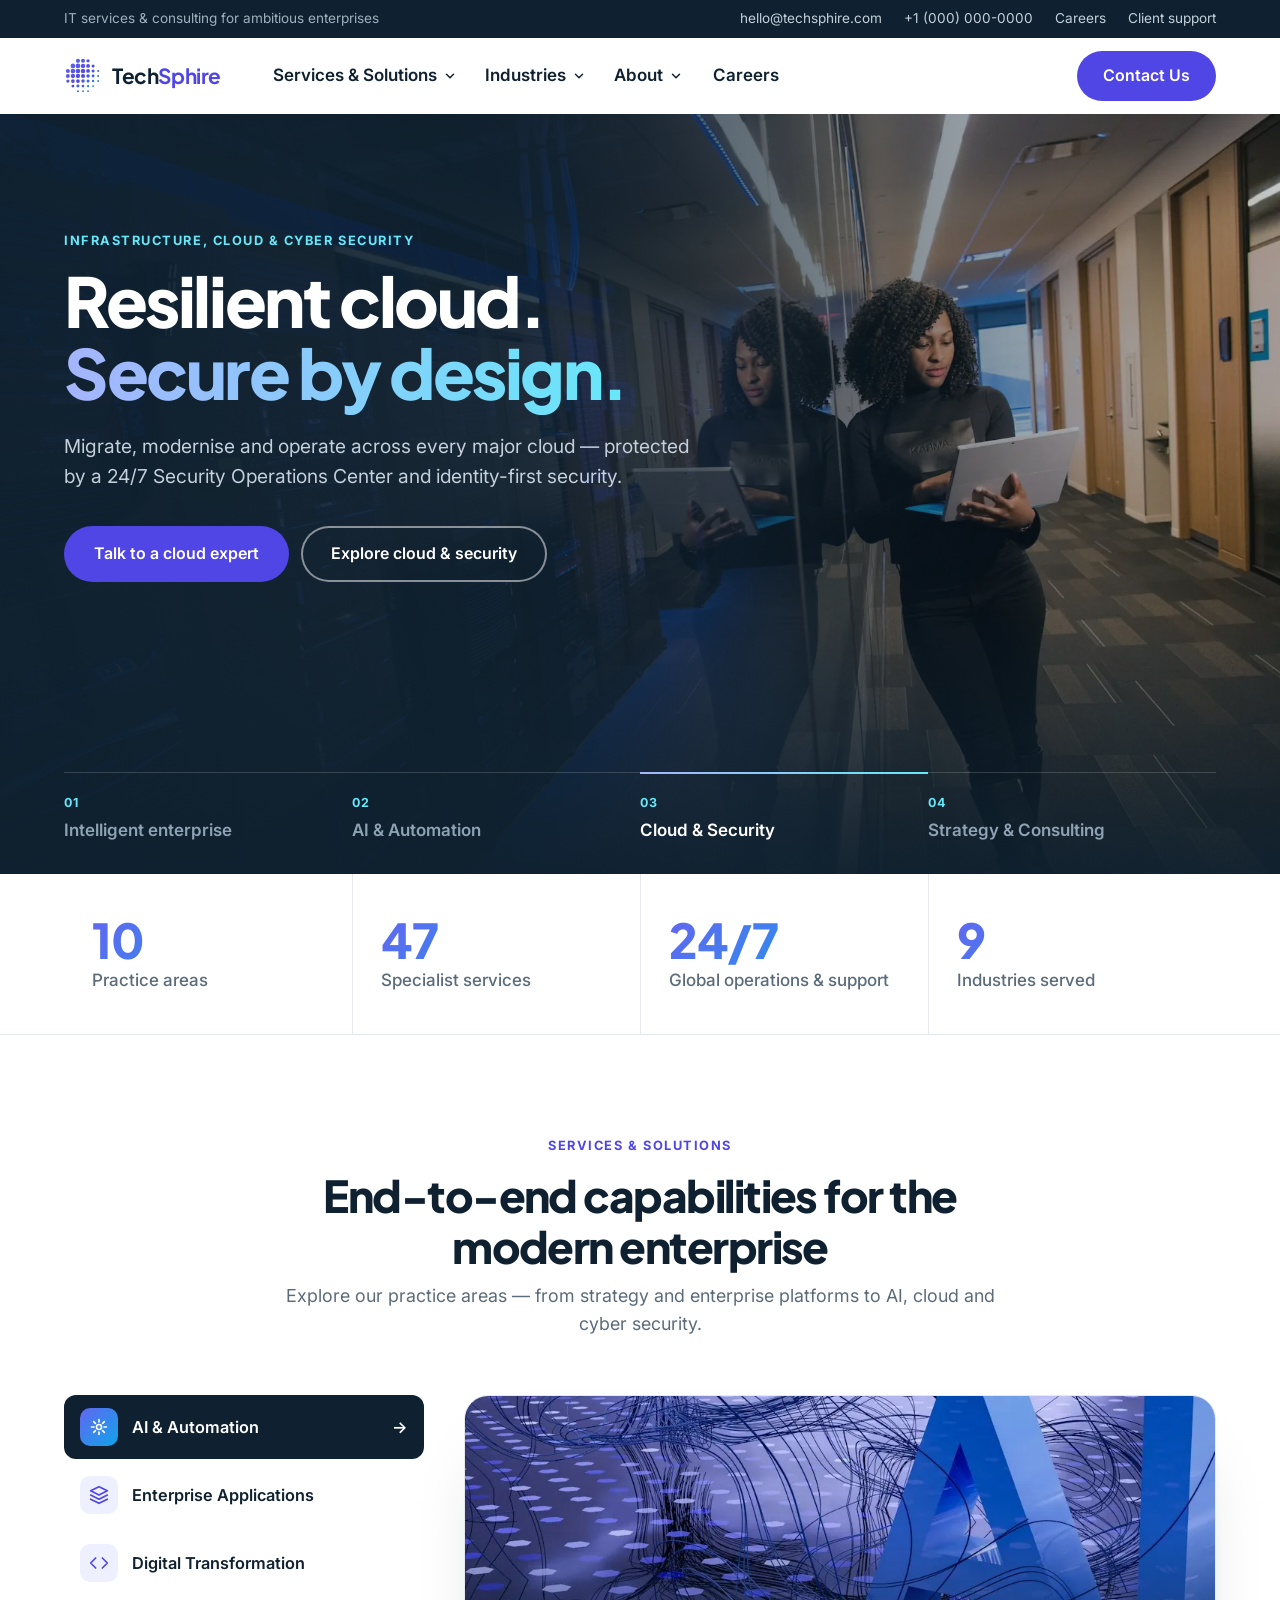
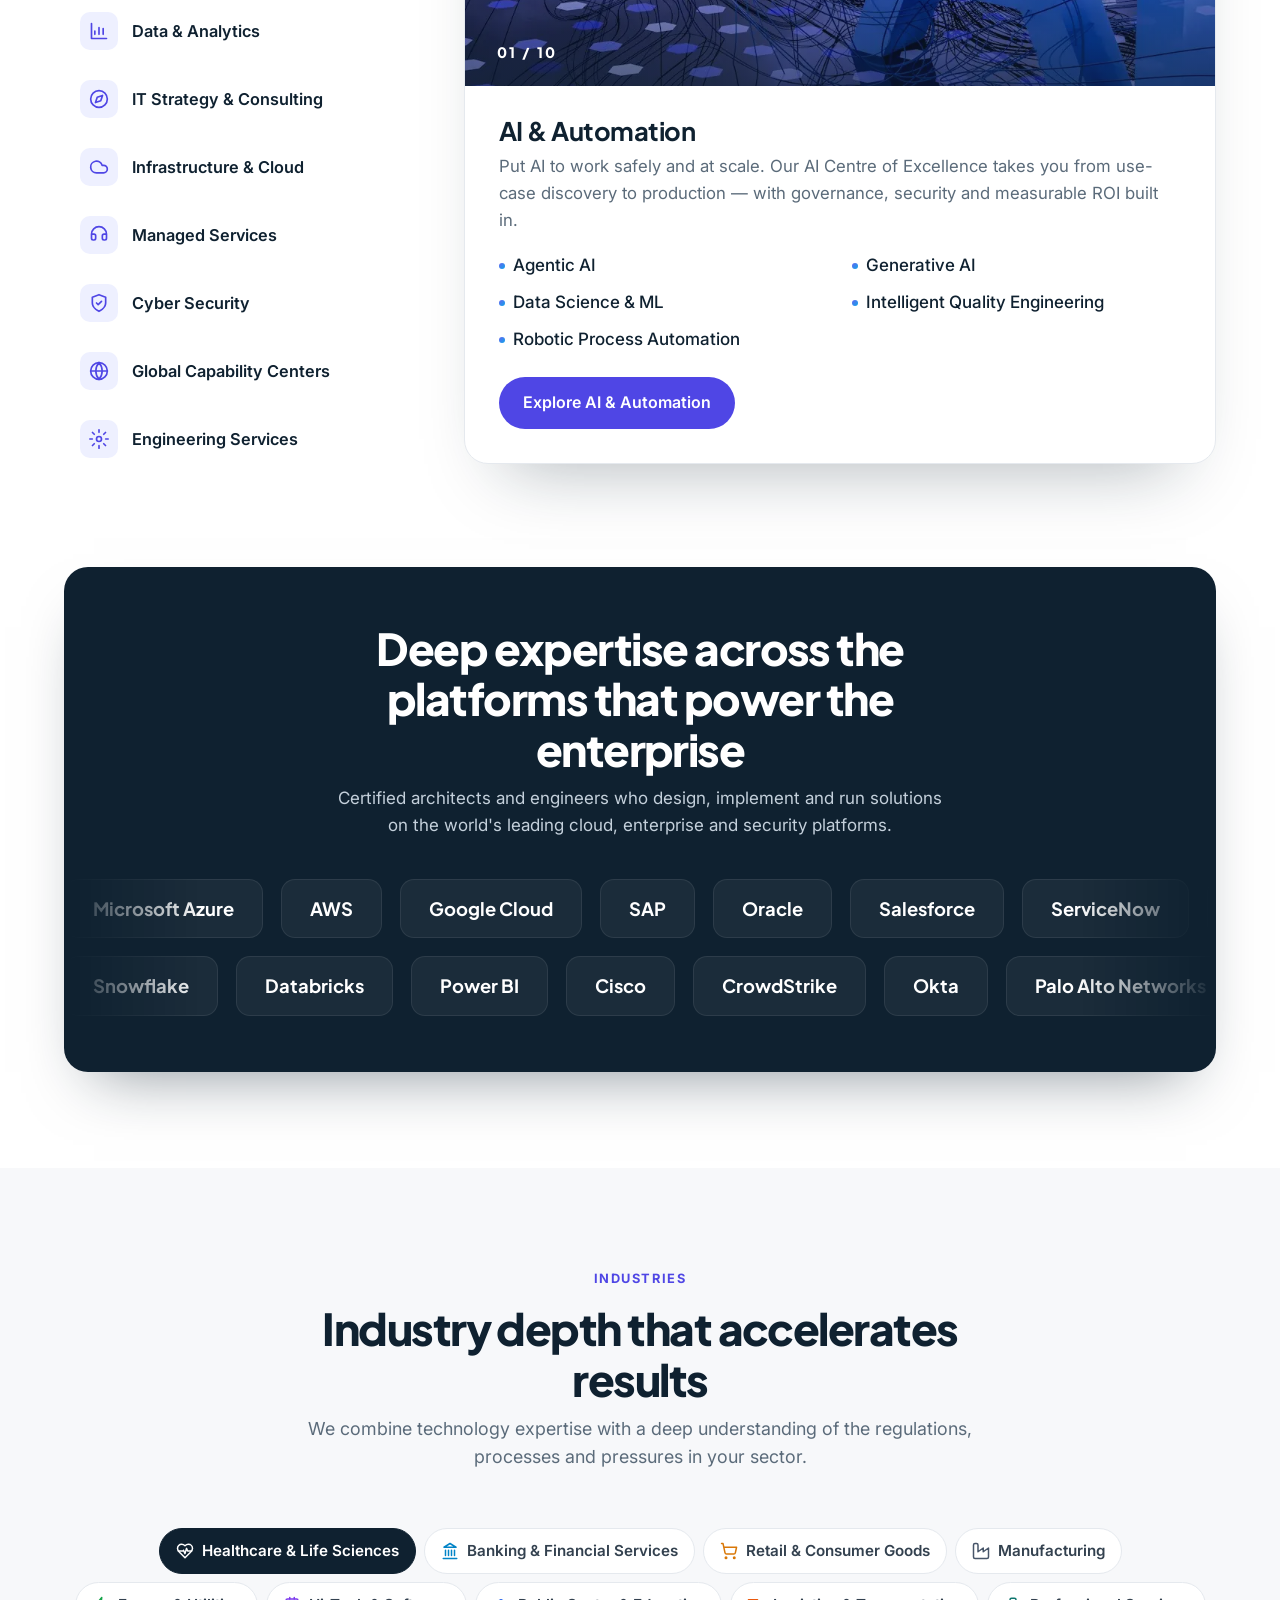
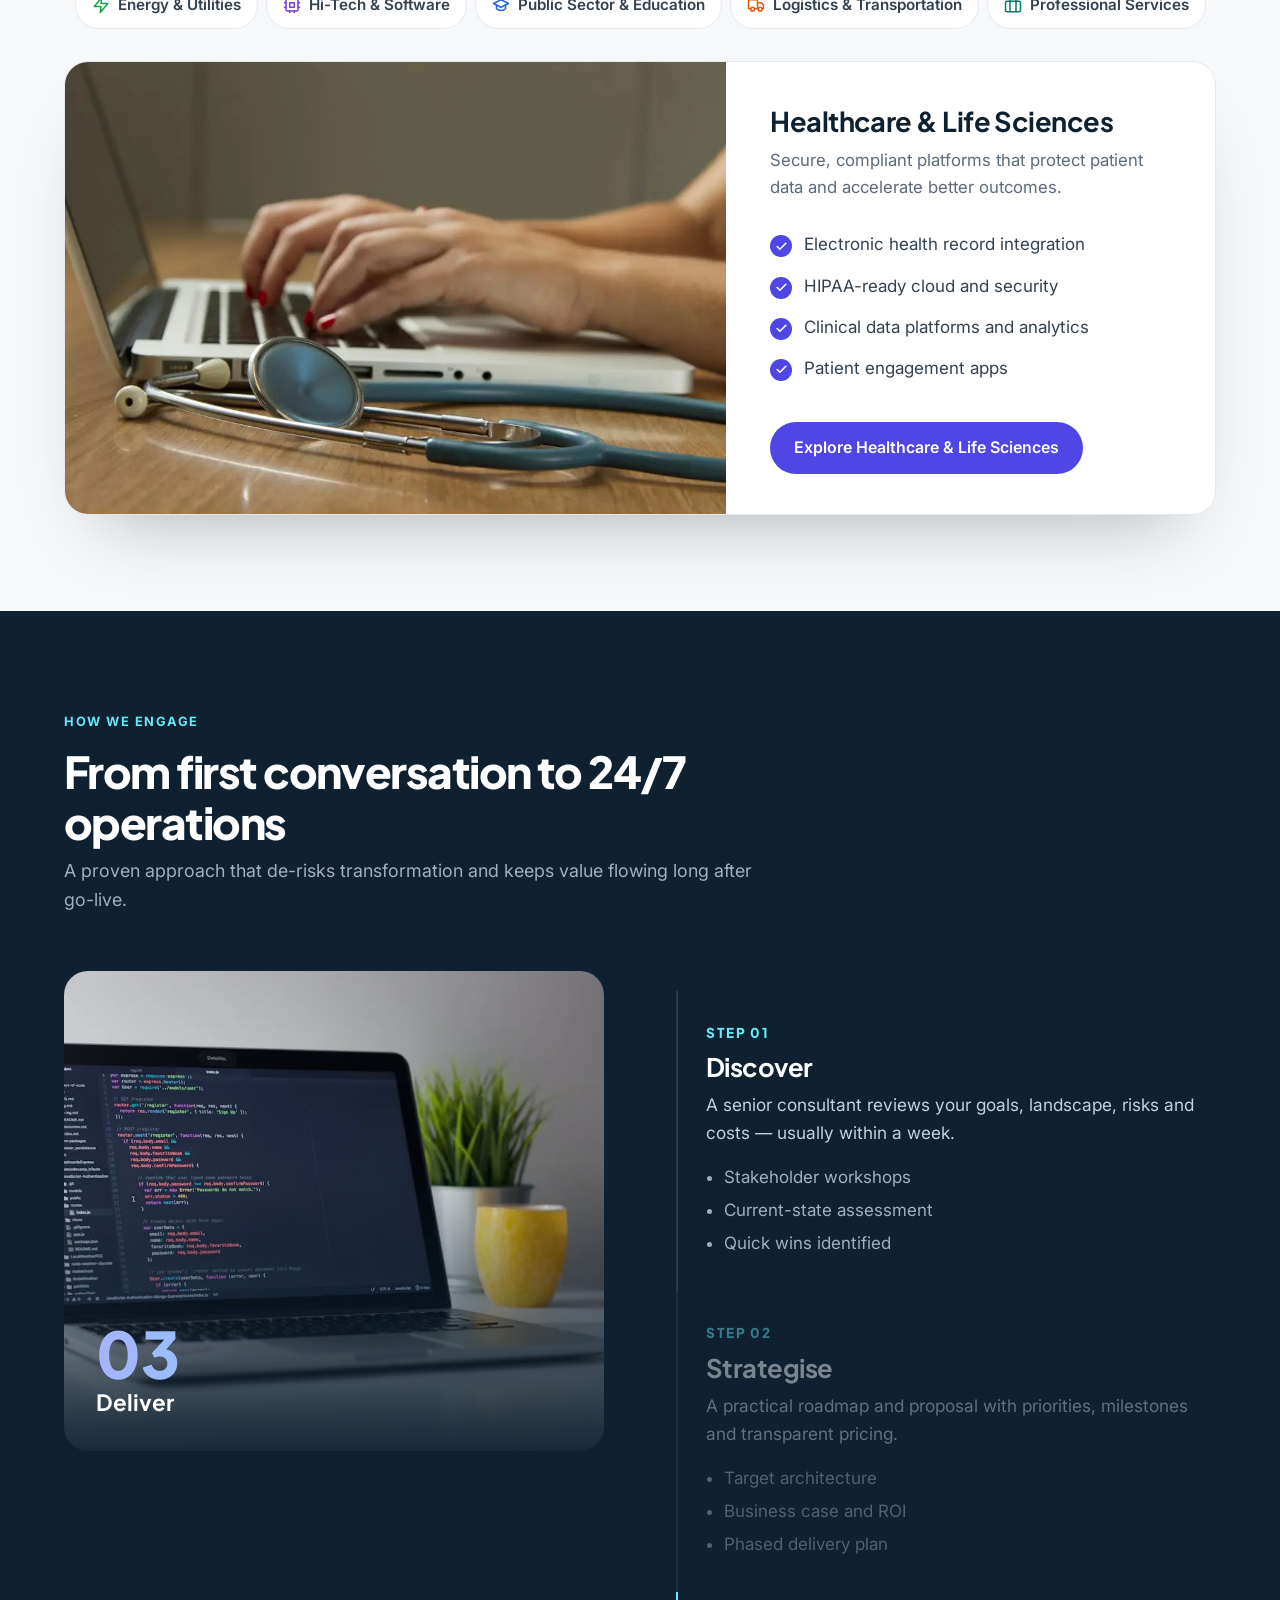
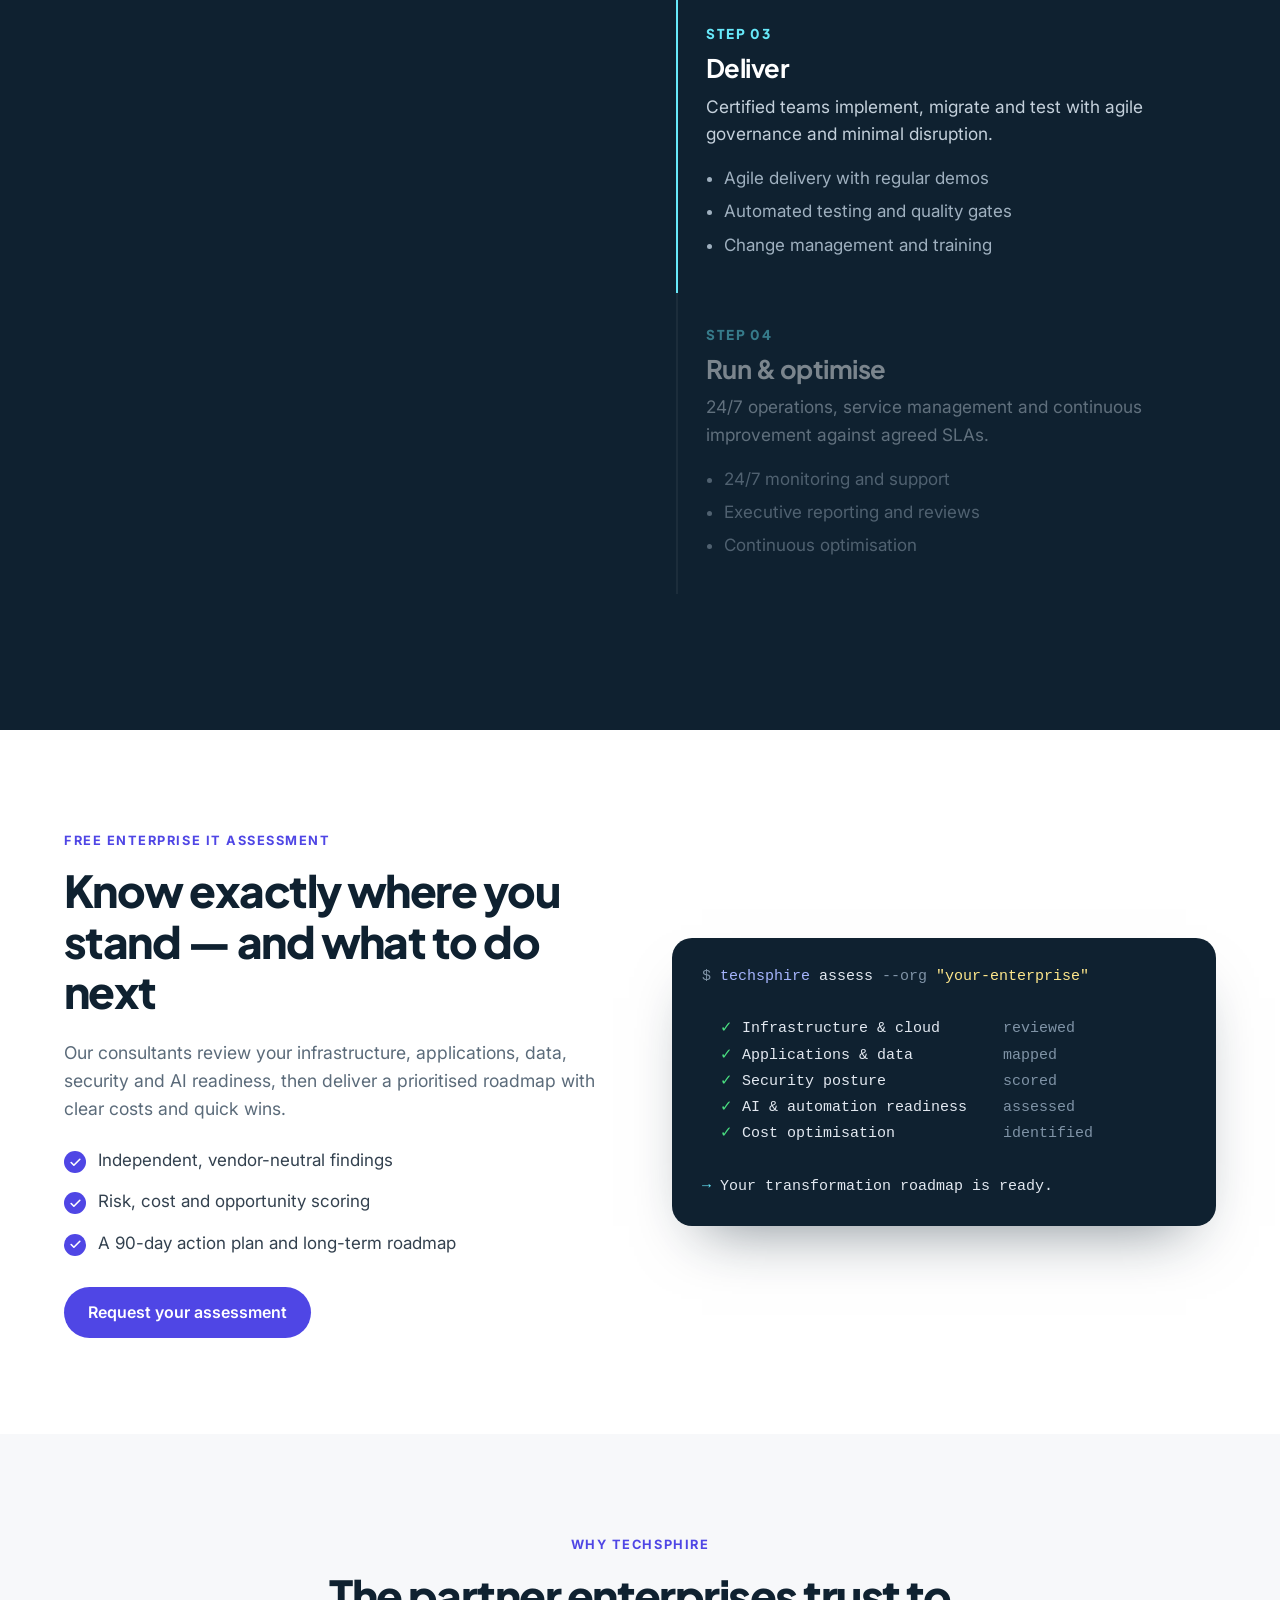
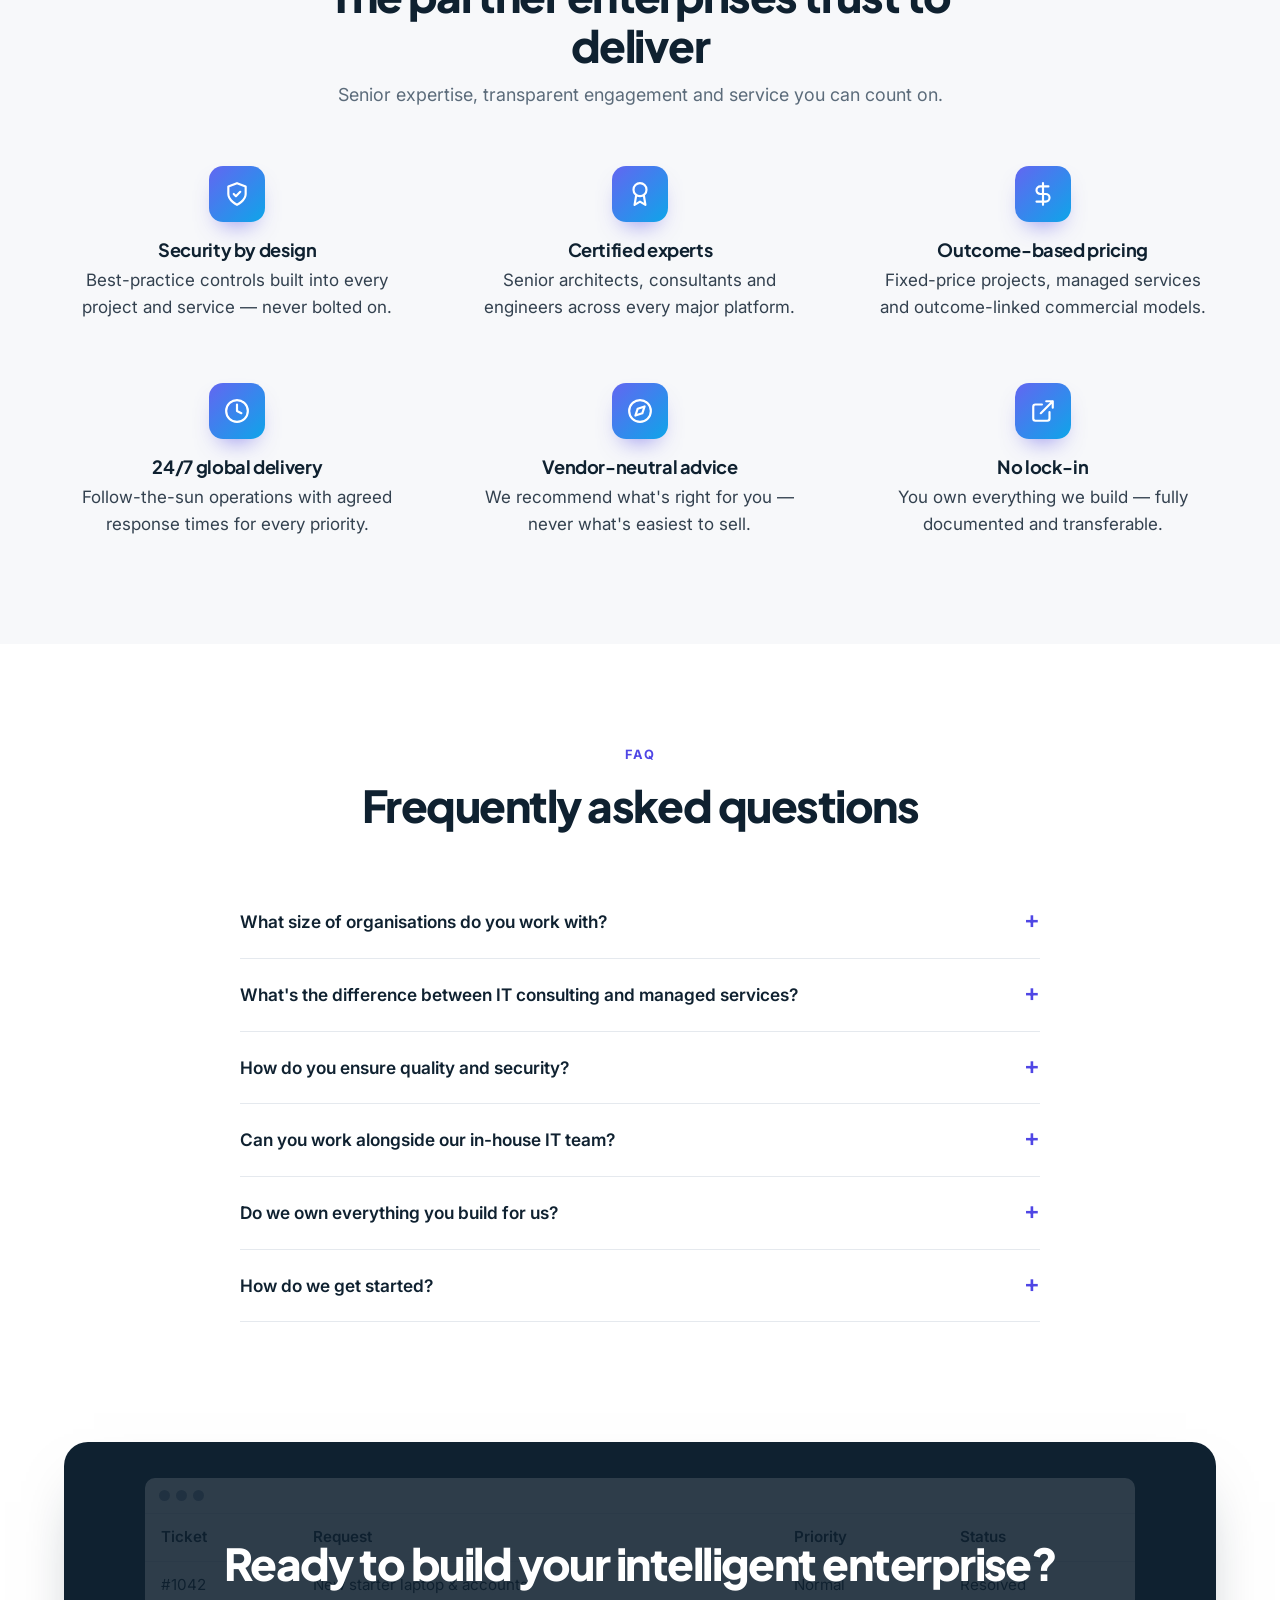
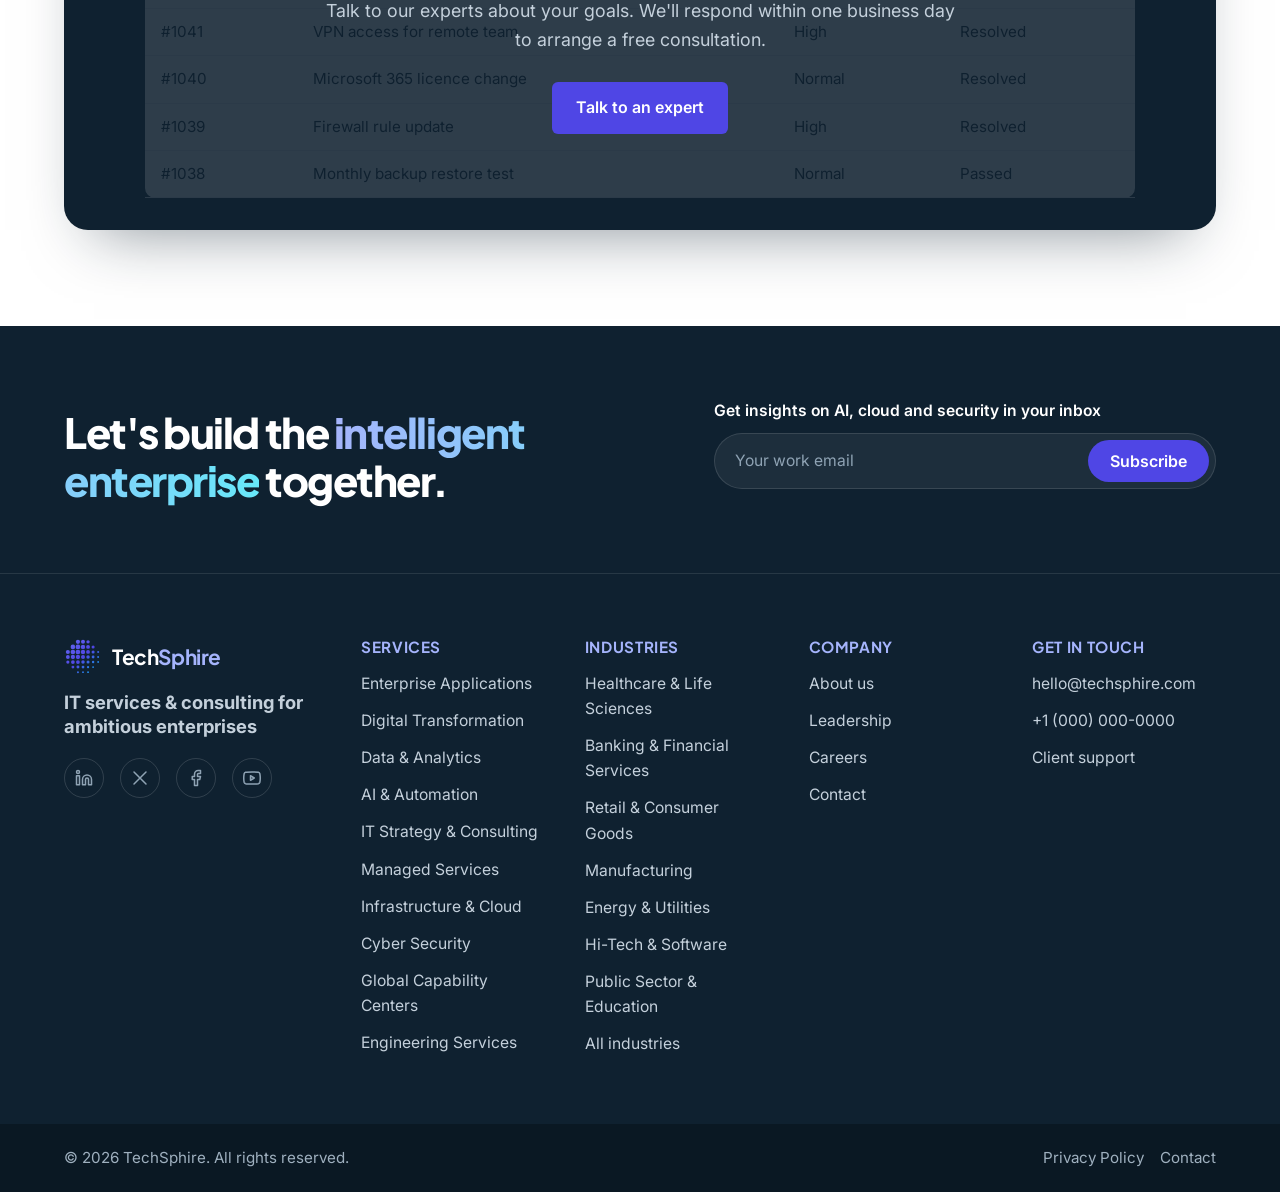
==== commit 4b91d9fd: "Premium design pass: imagery, hero slider, explorer, scroll story - Hero carousel with four themed s" ====
--- a/index.html
+++ b/index.html
@@ -13,7 +13,7 @@
   <link rel="apple-touch-icon" href="assets/img/apple-touch-icon.png">
   <link rel="preconnect" href="https://fonts.googleapis.com">
   <link rel="preconnect" href="https://fonts.gstatic.com" crossorigin>
-  <link href="https://fonts.googleapis.com/css2?family=Inter:wght@400;500;600;700;800&display=swap" rel="stylesheet">
+  <link href="https://fonts.googleapis.com/css2?family=Inter:wght@400;500;600;700&family=Plus+Jakarta+Sans:wght@600;700;800&display=swap" rel="stylesheet">
   <link rel="stylesheet" href="assets/css/styles.css">
 </head>
 <body>
@@ -41,7 +41,10 @@
         <li class="has-drop">
           <button class="nav-trigger" aria-expanded="false">Services &amp; Solutions <svg viewBox="0 0 24 24" fill="none" stroke="currentColor" stroke-width="2.5" stroke-linecap="round" stroke-linejoin="round" aria-hidden="true"><path d="m6 9 6 6 6-6"/></svg></button>
           <div class="mega">
-            <div class="container mega-grid"><div><div class="mega-group"><h4><a href="services.html#erp">Enterprise Applications</a></h4><ul><li><a href="services.html#sap">SAP</a></li><li><a href="services.html#oracle">Oracle</a></li><li><a href="services.html#microsoft">Microsoft Dynamics 365</a></li><li><a href="services.html#enterprise-integration">Enterprise Integration</a></li><li><a href="services.html#servicenow">ServiceNow</a></li><li><a href="services.html#salesforce">Salesforce</a></li></ul></div><div class="mega-group"><h4><a href="services.html#digital">Digital Transformation</a></h4><ul><li><a href="services.html#application-services">Application Services</a></li><li><a href="services.html#digital-services">Digital Services</a></li><li><a href="services.html#devops">DevOps</a></li><li><a href="services.html#product-engineering">Product Engineering</a></li><li><a href="services.html#iot">Internet of Things (IoT)</a></li><li><a href="services.html#experience-design">Experience Design</a></li></ul></div></div><div><div class="mega-group"><h4><a href="services.html#data">Data &amp; Analytics</a></h4><ul><li><a href="services.html#data-engineering">Data Engineering</a></li><li><a href="services.html#data-management">Data Management</a></li><li><a href="services.html#epm">Enterprise Performance Management (EPM)</a></li><li><a href="services.html#bi">BI &amp; Visualization</a></li></ul></div><div class="mega-group"><h4><a href="services.html#ai">AI &amp; Automation</a></h4><ul><li><a href="services.html#agentic-ai">Agentic AI</a></li><li><a href="services.html#generative-ai">Generative AI</a></li><li><a href="services.html#data-science">Data Science &amp; ML</a></li><li><a href="services.html#quality-engineering">Intelligent Quality Engineering</a></li><li><a href="services.html#rpa">Robotic Process Automation</a></li></ul></div><div class="mega-group"><h4><a href="services.html#gcc">Global Capability Centers</a></h4><ul><li><a href="services.html#gcc-setup">GCC Strategy &amp; Setup</a></li><li><a href="services.html#build-operate-transfer">Build-Operate-Transfer</a></li><li><a href="services.html#gcc-operations">GCC Operations &amp; Scaling</a></li></ul></div></div><div><div class="mega-group"><h4><a href="services.html#consulting">IT Strategy &amp; Consulting</a></h4><ul><li><a href="services.html#it-strategy">IT Strategy &amp; Roadmaps</a></li><li><a href="services.html#transformation-advisory">Digital Transformation Advisory</a></li><li><a href="services.html#enterprise-architecture">Enterprise Architecture</a></li><li><a href="services.html#virtual-cio">Virtual CIO / CTO</a></li><li><a href="services.html#program-management">Program Management</a></li></ul></div><div class="mega-group"><h4><a href="services.html#managed">Managed Services</a></h4><ul><li><a href="services.html#managed-it">Managed IT Services</a></li><li><a href="services.html#application-management">Application Management</a></li><li><a href="services.html#business-process">Business Process Services</a></li><li><a href="services.html#staffing">IT Staffing</a></li></ul></div><div class="mega-group"><h4><a href="services.html#engineering">Engineering Services</a></h4><ul><li><a href="services.html#plm">Product Lifecycle Management (PLM)</a></li><li><a href="services.html#product-design">Product Design &amp; Development</a></li><li><a href="services.html#mes">Manufacturing Execution Systems (MES)</a></li><li><a href="services.html#transformational-services">Transformational Services</a></li></ul></div></div><div><div class="mega-group"><h4><a href="services.html#cloud">Infrastructure &amp; Cloud</a></h4><ul><li><a href="services.html#service-desk">Service Desk &amp; Smart Hands</a></li><li><a href="services.html#data-center">Data Center Services</a></li><li><a href="services.html#multi-cloud">Multi-Cloud Services</a></li><li><a href="services.html#sre">Site Reliability Engineering (SRE)</a></li><li><a href="services.html#m365">Microsoft 365 Services</a></li><li><a href="services.html#noc">Network Operations Center (NOC)</a></li></ul></div><div class="mega-group"><h4><a href="services.html#security">Cyber Security</a></h4><ul><li><a href="services.html#soc">Security Operations Center (SOC)</a></li><li><a href="services.html#iam">Identity &amp; Access Management (IAM)</a></li><li><a href="services.html#vulnerability">Vulnerability &amp; Penetration Testing</a></li><li><a href="services.html#grc">Governance, Risk &amp; Compliance</a></li></ul></div></div></div>
+            <div class="container mega-grid"><div><div class="mega-group"><h4><a href="services.html#erp"><svg viewBox="0 0 24 24" fill="none" stroke="currentColor" stroke-width="2" stroke-linecap="round" stroke-linejoin="round" aria-hidden="true"><path d="m12 2 10 5-10 5L2 7z"/><path d="m2 17 10 5 10-5M2 12l10 5 10-5"/></svg>Enterprise Applications</a></h4><ul><li><a href="services.html#sap">SAP</a></li><li><a href="services.html#oracle">Oracle</a></li><li><a href="services.html#microsoft">Microsoft Dynamics 365</a></li><li><a href="services.html#enterprise-integration">Enterprise Integration</a></li><li><a href="services.html#servicenow">ServiceNow</a></li><li><a href="services.html#salesforce">Salesforce</a></li></ul></div><div class="mega-group"><h4><a href="services.html#digital"><svg viewBox="0 0 24 24" fill="none" stroke="currentColor" stroke-width="2" stroke-linecap="round" stroke-linejoin="round" aria-hidden="true"><path d="m16 18 6-6-6-6M8 6l-6 6 6 6"/></svg>Digital Transformation</a></h4><ul><li><a href="services.html#application-services">Application Services</a></li><li><a href="services.html#digital-services">Digital Services</a></li><li><a href="services.html#devops">DevOps</a></li><li><a href="services.html#product-engineering">Product Engineering</a></li><li><a href="services.html#iot">Internet of Things (IoT)</a></li><li><a href="services.html#experience-design">Experience Design</a></li></ul></div></div><div><div class="mega-group"><h4><a href="services.html#data"><svg viewBox="0 0 24 24" fill="none" stroke="currentColor" stroke-width="2" stroke-linecap="round" stroke-linejoin="round" aria-hidden="true"><path d="M3 3v18h18"/><path d="M7 16v-4M12 16V8M17 16v-7"/></svg>Data &amp; Analytics</a></h4><ul><li><a href="services.html#data-engineering">Data Engineering</a></li><li><a href="services.html#data-management">Data Management</a></li><li><a href="services.html#epm">Enterprise Performance Management (EPM)</a></li><li><a href="services.html#bi">BI &amp; Visualization</a></li></ul></div><div class="mega-group"><h4><a href="services.html#ai"><svg viewBox="0 0 24 24" fill="none" stroke="currentColor" stroke-width="2" stroke-linecap="round" stroke-linejoin="round" aria-hidden="true"><path d="M12 3v3M12 18v3M3 12h3M18 12h3M5.6 5.6l2.1 2.1M16.3 16.3l2.1 2.1M5.6 18.4l2.1-2.1M16.3 7.7l2.1-2.1"/><circle cx="12" cy="12" r="3"/></svg>AI &amp; Automation</a></h4><ul><li><a href="services.html#agentic-ai">Agentic AI</a></li><li><a href="services.html#generative-ai">Generative AI</a></li><li><a href="services.html#data-science">Data Science &amp; ML</a></li><li><a href="services.html#quality-engineering">Intelligent Quality Engineering</a></li><li><a href="services.html#rpa">Robotic Process Automation</a></li></ul></div><div class="mega-group"><h4><a href="services.html#gcc"><svg viewBox="0 0 24 24" fill="none" stroke="currentColor" stroke-width="2" stroke-linecap="round" stroke-linejoin="round" aria-hidden="true"><circle cx="12" cy="12" r="10"/><path d="M2 12h20M12 2a15 15 0 0 1 0 20M12 2a15 15 0 0 0 0 20"/></svg>Global Capability Centers</a></h4><ul><li><a href="services.html#gcc-setup">GCC Strategy &amp; Setup</a></li><li><a href="services.html#build-operate-transfer">Build-Operate-Transfer</a></li><li><a href="services.html#gcc-operations">GCC Operations &amp; Scaling</a></li></ul></div></div><div><div class="mega-group"><h4><a href="services.html#consulting"><svg viewBox="0 0 24 24" fill="none" stroke="currentColor" stroke-width="2" stroke-linecap="round" stroke-linejoin="round" aria-hidden="true"><circle cx="12" cy="12" r="10"/><path d="m16.24 7.76-2.12 6.36-6.36 2.12 2.12-6.36z"/></svg>IT Strategy &amp; Consulting</a></h4><ul><li><a href="services.html#it-strategy">IT Strategy &amp; Roadmaps</a></li><li><a href="services.html#transformation-advisory">Digital Transformation Advisory</a></li><li><a href="services.html#enterprise-architecture">Enterprise Architecture</a></li><li><a href="services.html#virtual-cio">Virtual CIO / CTO</a></li><li><a href="services.html#program-management">Program Management</a></li></ul></div><div class="mega-group"><h4><a href="services.html#managed"><svg viewBox="0 0 24 24" fill="none" stroke="currentColor" stroke-width="2" stroke-linecap="round" stroke-linejoin="round" aria-hidden="true"><path d="M3 11h3a2 2 0 0 1 2 2v3a2 2 0 0 1-2 2H5a2 2 0 0 1-2-2v-5a9 9 0 0 1 18 0v5a2 2 0 0 1-2 2h-1a2 2 0 0 1-2-2v-3a2 2 0 0 1 2-2h3"/></svg>Managed Services</a></h4><ul><li><a href="services.html#managed-it">Managed IT Services</a></li><li><a href="services.html#application-management">Application Management</a></li><li><a href="services.html#business-process">Business Process Services</a></li><li><a href="services.html#staffing">IT Staffing</a></li></ul></div><div class="mega-group"><h4><a href="services.html#engineering"><svg viewBox="0 0 24 24" fill="none" stroke="currentColor" stroke-width="2" stroke-linecap="round" stroke-linejoin="round" aria-hidden="true"><circle cx="12" cy="12" r="3"/><path d="M12 1v3M12 20v3M4.2 4.2l2.1 2.1M17.7 17.7l2.1 2.1M1 12h3M20 12h3M4.2 19.8l2.1-2.1M17.7 6.3l2.1-2.1"/></svg>Engineering Services</a></h4><ul><li><a href="services.html#plm">Product Lifecycle Management (PLM)</a></li><li><a href="services.html#product-design">Product Design &amp; Development</a></li><li><a href="services.html#mes">Manufacturing Execution Systems (MES)</a></li><li><a href="services.html#transformational-services">Transformational Services</a></li></ul></div></div><div><div class="mega-group"><h4><a href="services.html#cloud"><svg viewBox="0 0 24 24" fill="none" stroke="currentColor" stroke-width="2" stroke-linecap="round" stroke-linejoin="round" aria-hidden="true"><path d="M17.5 19H9a7 7 0 1 1 6.71-9h1.79a4.5 4.5 0 1 1 0 9Z"/></svg>Infrastructure &amp; Cloud</a></h4><ul><li><a href="services.html#service-desk">Service Desk &amp; Smart Hands</a></li><li><a href="services.html#data-center">Data Center Services</a></li><li><a href="services.html#multi-cloud">Multi-Cloud Services</a></li><li><a href="services.html#sre">Site Reliability Engineering (SRE)</a></li><li><a href="services.html#m365">Microsoft 365 Services</a></li><li><a href="services.html#noc">Network Operations Center (NOC)</a></li></ul></div><div class="mega-group"><h4><a href="services.html#security"><svg viewBox="0 0 24 24" fill="none" stroke="currentColor" stroke-width="2" stroke-linecap="round" stroke-linejoin="round" aria-hidden="true"><path d="M12 22s8-4 8-10V5l-8-3-8 3v7c0 6 8 10 8 10Z"/><path d="m9 12 2 2 4-4"/></svg>Cyber Security</a></h4><ul><li><a href="services.html#soc">Security Operations Center (SOC)</a></li><li><a href="services.html#iam">Identity &amp; Access Management (IAM)</a></li><li><a href="services.html#vulnerability">Vulnerability &amp; Penetration Testing</a></li><li><a href="services.html#grc">Governance, Risk &amp; Compliance</a></li></ul></div></div><div class="mega-promo">
+                <img src="assets/img/photos/px-ai.webp" alt="" loading="lazy" width="260" height="130">
+                <div><strong>Free AI Readiness Assessment</strong><p>Find the AI use cases that will move the needle for your business — in two weeks.</p><a href="contact.html">Book your assessment →</a></div>
+              </div></div>
             <div class="mega-foot"><div class="container"><span>10 practice areas · 47 specialist services · one accountable partner</span><a href="contact.html">Not sure where to start? Talk to an expert →</a></div></div>
           </div>
         </li>
@@ -60,26 +63,75 @@
   </header>
 
   <main id="main">
-    <section class="hero-dark">
-      <div class="container">
-        <div class="hero-grid">
-          <div>
-            <span class="eyebrow">IT services &amp; consulting</span>
-            <h1>Engineering the <span class="grad-text">intelligent enterprise</span></h1>
-            <p class="lead">TechSphire helps enterprises modernise core systems, harness data and AI, secure every layer and run technology at scale — with one accountable partner from strategy to 24/7 operations.</p>
-            <div class="hero-actions">
-              <a class="btn btn-primary" href="contact.html">Talk to an expert</a>
-              <a class="btn btn-ghost" href="services.html">Explore services</a>
-            </div>
-          </div>
-          <div class="globe-wrap" aria-hidden="true"><canvas id="globe"></canvas></div>
-        </div>
-        <div class="hero-stats">
-          <div><strong>10</strong><span>Practice areas</span></div>
-          <div><strong>47</strong><span>Specialist services</span></div>
-          <div><strong>24/7</strong><span>Global operations &amp; support</span></div>
-          <div><strong>9</strong><span>Industries served</span></div>
-        </div>
+    <section class="hero-slider show-globe" data-slider aria-roledescription="carousel">
+      <div class="slides">
+          <div class="slide is-active" data-plain id="slide-0" role="tabpanel">
+            <div class="slide-bg"></div>
+            <div class="container slide-inner">
+              <div class="slide-copy">
+                <span class="eyebrow">IT services &amp; consulting</span>
+                <h1>Engineering the <span class="grad-text">intelligent enterprise</span></h1>
+                <p class="lead">TechSphire helps enterprises modernise core systems, harness data and AI, secure every layer and run technology at scale — with one accountable partner from strategy to 24/7 operations.</p>
+                <div class="hero-actions">
+                  <a class="btn btn-primary" href="contact.html">Talk to an expert</a>
+                  <a class="btn btn-ghost" href="services.html">Explore services</a>
+                </div>
+              </div>
+            </div>
+          </div>
+          <div class="slide" id="slide-1" role="tabpanel">
+            <div class="slide-bg" style="background-image:url(assets/img/photos/hero-ai.webp)"></div>
+            <div class="container slide-inner">
+              <div class="slide-copy">
+                <span class="eyebrow">AI &amp; automation</span>
+                <h2>Put <span class="grad-text">AI to work</span> across your business</h2>
+                <p class="lead">From agentic AI and copilots to intelligent automation — we take AI from idea to production safely, with governance and measurable ROI built in.</p>
+                <div class="hero-actions">
+                  <a class="btn btn-primary" href="contact.html">Book an AI readiness assessment</a>
+                  <a class="btn btn-ghost" href="services.html#ai">Explore AI services</a>
+                </div>
+              </div>
+            </div>
+          </div>
+          <div class="slide" id="slide-2" role="tabpanel">
+            <div class="slide-bg" style="background-image:url(assets/img/photos/hero-cloud.webp)"></div>
+            <div class="container slide-inner">
+              <div class="slide-copy">
+                <span class="eyebrow">Infrastructure, cloud &amp; cyber security</span>
+                <h2>Resilient cloud. <span class="grad-text">Secure by design.</span></h2>
+                <p class="lead">Migrate, modernise and operate across every major cloud — protected by a 24/7 Security Operations Center and identity-first security.</p>
+                <div class="hero-actions">
+                  <a class="btn btn-primary" href="contact.html">Talk to a cloud expert</a>
+                  <a class="btn btn-ghost" href="services.html#cloud">Explore cloud &amp; security</a>
+                </div>
+              </div>
+            </div>
+          </div>
+          <div class="slide" id="slide-3" role="tabpanel">
+            <div class="slide-bg" style="background-image:url(assets/img/photos/hero-consulting.webp)"></div>
+            <div class="container slide-inner">
+              <div class="slide-copy">
+                <span class="eyebrow">IT strategy &amp; consulting</span>
+                <h2>Strategy that turns into <span class="grad-text">measurable results</span></h2>
+                <p class="lead">Senior consultants align technology with your business goals — and stay accountable through delivery and beyond.</p>
+                <div class="hero-actions">
+                  <a class="btn btn-primary" href="contact.html">Book a free consultation</a>
+                  <a class="btn btn-ghost" href="about.html#approach">Our approach</a>
+                </div>
+              </div>
+            </div>
+          </div>
+      </div>
+      <div class="globe-wrap" aria-hidden="true"><canvas id="globe"></canvas></div>
+      <div class="slider-tabs"><div class="container" role="tablist"><button class="slider-tab is-active" role="tab" aria-selected="true" aria-controls="slide-0"><i></i><b>01</b><span>Intelligent enterprise</span></button><button class="slider-tab" role="tab" aria-selected="false" aria-controls="slide-1"><i></i><b>02</b><span>AI &amp; Automation</span></button><button class="slider-tab" role="tab" aria-selected="false" aria-controls="slide-2"><i></i><b>03</b><span>Cloud &amp; Security</span></button><button class="slider-tab" role="tab" aria-selected="false" aria-controls="slide-3"><i></i><b>04</b><span>Strategy &amp; Consulting</span></button></div></div>
+    </section>
+
+    <section class="stats-band">
+      <div class="container">
+        <div class="stat"><strong data-count="10">10</strong><span>Practice areas</span></div>
+        <div class="stat"><strong data-count="47">47</strong><span>Specialist services</span></div>
+        <div class="stat"><strong>24/7</strong><span>Global operations &amp; support</span></div>
+        <div class="stat"><strong data-count="9">9</strong><span>Industries served</span></div>
       </div>
     </section>
 
@@ -88,91 +140,124 @@
         <div class="section-head center reveal">
           <span class="eyebrow">Services &amp; solutions</span>
           <h2>End-to-end capabilities for the modern enterprise</h2>
-          <p>From strategy and enterprise platforms to AI, cloud and cyber security — everything you need to transform and run your business.</p>
-        </div>
-        <div class="practice-grid">
-          <article class="practice featured reveal">
-            <div class="icon"><svg viewBox="0 0 24 24" fill="none" stroke="currentColor" stroke-width="2" stroke-linecap="round" stroke-linejoin="round" aria-hidden="true"><path d="M12 3v3M12 18v3M3 12h3M18 12h3M5.6 5.6l2.1 2.1M16.3 16.3l2.1 2.1M5.6 18.4l2.1-2.1M16.3 7.7l2.1-2.1"/><circle cx="12" cy="12" r="3"/></svg></div>
-            <h3><a href="services.html#ai">AI &amp; Automation</a></h3>
-            <p>Agentic and generative AI, data science and intelligent automation.</p>
-            <ul><li><a href="services.html#agentic-ai">Agentic AI</a></li><li><a href="services.html#generative-ai">Generative AI</a></li><li><a href="services.html#data-science">Data Science &amp; ML</a></li><li><a href="services.html#quality-engineering">Intelligent Quality Engineering</a></li><li><a href="services.html#rpa">Robotic Process Automation</a></li></ul>
-            <a class="more" href="services.html#ai">Explore →</a>
-          </article>
-          <article class="practice reveal">
-            <div class="icon"><svg viewBox="0 0 24 24" fill="none" stroke="currentColor" stroke-width="2" stroke-linecap="round" stroke-linejoin="round" aria-hidden="true"><path d="m12 2 10 5-10 5L2 7z"/><path d="m2 17 10 5 10-5M2 12l10 5 10-5"/></svg></div>
-            <h3><a href="services.html#erp">Enterprise Applications</a></h3>
-            <p>Implement, upgrade and integrate the platforms that run your business.</p>
-            <ul><li><a href="services.html#sap">SAP</a></li><li><a href="services.html#oracle">Oracle</a></li><li><a href="services.html#microsoft">Microsoft Dynamics 365</a></li><li><a href="services.html#enterprise-integration">Enterprise Integration</a></li><li><a href="services.html#servicenow">ServiceNow</a></li><li><a href="services.html#salesforce">Salesforce</a></li></ul>
-            <a class="more" href="services.html#erp">Explore →</a>
-          </article>
-          <article class="practice reveal">
-            <div class="icon"><svg viewBox="0 0 24 24" fill="none" stroke="currentColor" stroke-width="2" stroke-linecap="round" stroke-linejoin="round" aria-hidden="true"><path d="m16 18 6-6-6-6M8 6l-6 6 6 6"/></svg></div>
-            <h3><a href="services.html#digital">Digital Transformation</a></h3>
-            <p>Modern applications, products and experiences built for scale.</p>
-            <ul><li><a href="services.html#application-services">Application Services</a></li><li><a href="services.html#digital-services">Digital Services</a></li><li><a href="services.html#devops">DevOps</a></li><li><a href="services.html#product-engineering">Product Engineering</a></li><li><a href="services.html#iot">Internet of Things (IoT)</a></li><li><a href="services.html#experience-design">Experience Design</a></li></ul>
-            <a class="more" href="services.html#digital">Explore →</a>
-          </article>
-          <article class="practice reveal">
-            <div class="icon"><svg viewBox="0 0 24 24" fill="none" stroke="currentColor" stroke-width="2" stroke-linecap="round" stroke-linejoin="round" aria-hidden="true"><path d="M3 3v18h18"/><path d="M7 16v-4M12 16V8M17 16v-7"/></svg></div>
-            <h3><a href="services.html#data">Data &amp; Analytics</a></h3>
-            <p>Trusted data foundations and insight that drive better decisions.</p>
-            <ul><li><a href="services.html#data-engineering">Data Engineering</a></li><li><a href="services.html#data-management">Data Management</a></li><li><a href="services.html#epm">Enterprise Performance Management (EPM)</a></li><li><a href="services.html#bi">BI &amp; Visualization</a></li></ul>
-            <a class="more" href="services.html#data">Explore →</a>
-          </article>
-          <article class="practice reveal">
-            <div class="icon"><svg viewBox="0 0 24 24" fill="none" stroke="currentColor" stroke-width="2" stroke-linecap="round" stroke-linejoin="round" aria-hidden="true"><circle cx="12" cy="12" r="10"/><path d="m16.24 7.76-2.12 6.36-6.36 2.12 2.12-6.36z"/></svg></div>
-            <h3><a href="services.html#consulting">IT Strategy &amp; Consulting</a></h3>
-            <p>Roadmaps, architecture and leadership for confident technology decisions.</p>
-            <ul><li><a href="services.html#it-strategy">IT Strategy &amp; Roadmaps</a></li><li><a href="services.html#transformation-advisory">Digital Transformation Advisory</a></li><li><a href="services.html#enterprise-architecture">Enterprise Architecture</a></li><li><a href="services.html#virtual-cio">Virtual CIO / CTO</a></li><li><a href="services.html#program-management">Program Management</a></li></ul>
-            <a class="more" href="services.html#consulting">Explore →</a>
-          </article>
-          <article class="practice featured reveal">
-            <div class="icon"><svg viewBox="0 0 24 24" fill="none" stroke="currentColor" stroke-width="2" stroke-linecap="round" stroke-linejoin="round" aria-hidden="true"><path d="M17.5 19H9a7 7 0 1 1 6.71-9h1.79a4.5 4.5 0 1 1 0 9Z"/></svg></div>
-            <h3><a href="services.html#cloud">Infrastructure &amp; Cloud</a></h3>
-            <p>Resilient infrastructure and multi-cloud operations, run around the clock.</p>
-            <ul><li><a href="services.html#service-desk">Service Desk &amp; Smart Hands</a></li><li><a href="services.html#data-center">Data Center Services</a></li><li><a href="services.html#multi-cloud">Multi-Cloud Services</a></li><li><a href="services.html#sre">Site Reliability Engineering (SRE)</a></li><li><a href="services.html#m365">Microsoft 365 Services</a></li><li><a href="services.html#noc">Network Operations Center (NOC)</a></li></ul>
-            <a class="more" href="services.html#cloud">Explore →</a>
-          </article>
-          <article class="practice reveal">
-            <div class="icon"><svg viewBox="0 0 24 24" fill="none" stroke="currentColor" stroke-width="2" stroke-linecap="round" stroke-linejoin="round" aria-hidden="true"><path d="M3 11h3a2 2 0 0 1 2 2v3a2 2 0 0 1-2 2H5a2 2 0 0 1-2-2v-5a9 9 0 0 1 18 0v5a2 2 0 0 1-2 2h-1a2 2 0 0 1-2-2v-3a2 2 0 0 1 2-2h3"/></svg></div>
-            <h3><a href="services.html#managed">Managed Services</a></h3>
-            <p>24/7 operations, application management and business process services.</p>
-            <ul><li><a href="services.html#managed-it">Managed IT Services</a></li><li><a href="services.html#application-management">Application Management</a></li><li><a href="services.html#business-process">Business Process Services</a></li><li><a href="services.html#staffing">IT Staffing</a></li></ul>
-            <a class="more" href="services.html#managed">Explore →</a>
-          </article>
-          <article class="practice reveal">
-            <div class="icon"><svg viewBox="0 0 24 24" fill="none" stroke="currentColor" stroke-width="2" stroke-linecap="round" stroke-linejoin="round" aria-hidden="true"><path d="M12 22s8-4 8-10V5l-8-3-8 3v7c0 6 8 10 8 10Z"/><path d="m9 12 2 2 4-4"/></svg></div>
-            <h3><a href="services.html#security">Cyber Security</a></h3>
-            <p>Round-the-clock protection, identity security and compliance.</p>
-            <ul><li><a href="services.html#soc">Security Operations Center (SOC)</a></li><li><a href="services.html#iam">Identity &amp; Access Management (IAM)</a></li><li><a href="services.html#vulnerability">Vulnerability &amp; Penetration Testing</a></li><li><a href="services.html#grc">Governance, Risk &amp; Compliance</a></li></ul>
-            <a class="more" href="services.html#security">Explore →</a>
-          </article>
-          <article class="practice reveal">
-            <div class="icon"><svg viewBox="0 0 24 24" fill="none" stroke="currentColor" stroke-width="2" stroke-linecap="round" stroke-linejoin="round" aria-hidden="true"><circle cx="12" cy="12" r="10"/><path d="M2 12h20M12 2a15 15 0 0 1 0 20M12 2a15 15 0 0 0 0 20"/></svg></div>
-            <h3><a href="services.html#gcc">Global Capability Centers</a></h3>
-            <p>Set up, operate and scale your own global capability center.</p>
-            <ul><li><a href="services.html#gcc-setup">GCC Strategy &amp; Setup</a></li><li><a href="services.html#build-operate-transfer">Build-Operate-Transfer</a></li><li><a href="services.html#gcc-operations">GCC Operations &amp; Scaling</a></li></ul>
-            <a class="more" href="services.html#gcc">Explore →</a>
-          </article>
-          <article class="practice reveal">
-            <div class="icon"><svg viewBox="0 0 24 24" fill="none" stroke="currentColor" stroke-width="2" stroke-linecap="round" stroke-linejoin="round" aria-hidden="true"><circle cx="12" cy="12" r="3"/><path d="M12 1v3M12 20v3M4.2 4.2l2.1 2.1M17.7 17.7l2.1 2.1M1 12h3M20 12h3M4.2 19.8l2.1-2.1M17.7 6.3l2.1-2.1"/></svg></div>
-            <h3><a href="services.html#engineering">Engineering Services</a></h3>
-            <p>Product lifecycle, design and smart manufacturing solutions.</p>
-            <ul><li><a href="services.html#plm">Product Lifecycle Management (PLM)</a></li><li><a href="services.html#product-design">Product Design &amp; Development</a></li><li><a href="services.html#mes">Manufacturing Execution Systems (MES)</a></li><li><a href="services.html#transformational-services">Transformational Services</a></li></ul>
-            <a class="more" href="services.html#engineering">Explore →</a>
-          </article>
+          <p>Explore our practice areas — from strategy and enterprise platforms to AI, cloud and cyber security.</p>
+        </div>
+        <div class="explorer reveal" data-tabs data-hover>
+          <div class="ex-list" role="tablist">
+            <button class="ex-tab is-active" role="tab" data-tab="ai" aria-selected="true"><span class="ex-ic"><svg viewBox="0 0 24 24" fill="none" stroke="currentColor" stroke-width="2" stroke-linecap="round" stroke-linejoin="round" aria-hidden="true"><path d="M12 3v3M12 18v3M3 12h3M18 12h3M5.6 5.6l2.1 2.1M16.3 16.3l2.1 2.1M5.6 18.4l2.1-2.1M16.3 7.7l2.1-2.1"/><circle cx="12" cy="12" r="3"/></svg></span>AI &amp; Automation</button>
+            <button class="ex-tab" role="tab" data-tab="erp" aria-selected="false"><span class="ex-ic"><svg viewBox="0 0 24 24" fill="none" stroke="currentColor" stroke-width="2" stroke-linecap="round" stroke-linejoin="round" aria-hidden="true"><path d="m12 2 10 5-10 5L2 7z"/><path d="m2 17 10 5 10-5M2 12l10 5 10-5"/></svg></span>Enterprise Applications</button>
+            <button class="ex-tab" role="tab" data-tab="digital" aria-selected="false"><span class="ex-ic"><svg viewBox="0 0 24 24" fill="none" stroke="currentColor" stroke-width="2" stroke-linecap="round" stroke-linejoin="round" aria-hidden="true"><path d="m16 18 6-6-6-6M8 6l-6 6 6 6"/></svg></span>Digital Transformation</button>
+            <button class="ex-tab" role="tab" data-tab="data" aria-selected="false"><span class="ex-ic"><svg viewBox="0 0 24 24" fill="none" stroke="currentColor" stroke-width="2" stroke-linecap="round" stroke-linejoin="round" aria-hidden="true"><path d="M3 3v18h18"/><path d="M7 16v-4M12 16V8M17 16v-7"/></svg></span>Data &amp; Analytics</button>
+            <button class="ex-tab" role="tab" data-tab="consulting" aria-selected="false"><span class="ex-ic"><svg viewBox="0 0 24 24" fill="none" stroke="currentColor" stroke-width="2" stroke-linecap="round" stroke-linejoin="round" aria-hidden="true"><circle cx="12" cy="12" r="10"/><path d="m16.24 7.76-2.12 6.36-6.36 2.12 2.12-6.36z"/></svg></span>IT Strategy &amp; Consulting</button>
+            <button class="ex-tab" role="tab" data-tab="cloud" aria-selected="false"><span class="ex-ic"><svg viewBox="0 0 24 24" fill="none" stroke="currentColor" stroke-width="2" stroke-linecap="round" stroke-linejoin="round" aria-hidden="true"><path d="M17.5 19H9a7 7 0 1 1 6.71-9h1.79a4.5 4.5 0 1 1 0 9Z"/></svg></span>Infrastructure &amp; Cloud</button>
+            <button class="ex-tab" role="tab" data-tab="managed" aria-selected="false"><span class="ex-ic"><svg viewBox="0 0 24 24" fill="none" stroke="currentColor" stroke-width="2" stroke-linecap="round" stroke-linejoin="round" aria-hidden="true"><path d="M3 11h3a2 2 0 0 1 2 2v3a2 2 0 0 1-2 2H5a2 2 0 0 1-2-2v-5a9 9 0 0 1 18 0v5a2 2 0 0 1-2 2h-1a2 2 0 0 1-2-2v-3a2 2 0 0 1 2-2h3"/></svg></span>Managed Services</button>
+            <button class="ex-tab" role="tab" data-tab="security" aria-selected="false"><span class="ex-ic"><svg viewBox="0 0 24 24" fill="none" stroke="currentColor" stroke-width="2" stroke-linecap="round" stroke-linejoin="round" aria-hidden="true"><path d="M12 22s8-4 8-10V5l-8-3-8 3v7c0 6 8 10 8 10Z"/><path d="m9 12 2 2 4-4"/></svg></span>Cyber Security</button>
+            <button class="ex-tab" role="tab" data-tab="gcc" aria-selected="false"><span class="ex-ic"><svg viewBox="0 0 24 24" fill="none" stroke="currentColor" stroke-width="2" stroke-linecap="round" stroke-linejoin="round" aria-hidden="true"><circle cx="12" cy="12" r="10"/><path d="M2 12h20M12 2a15 15 0 0 1 0 20M12 2a15 15 0 0 0 0 20"/></svg></span>Global Capability Centers</button>
+            <button class="ex-tab" role="tab" data-tab="engineering" aria-selected="false"><span class="ex-ic"><svg viewBox="0 0 24 24" fill="none" stroke="currentColor" stroke-width="2" stroke-linecap="round" stroke-linejoin="round" aria-hidden="true"><circle cx="12" cy="12" r="3"/><path d="M12 1v3M12 20v3M4.2 4.2l2.1 2.1M17.7 17.7l2.1 2.1M1 12h3M20 12h3M4.2 19.8l2.1-2.1M17.7 6.3l2.1-2.1"/></svg></span>Engineering Services</button>
+          </div>
+          <div class="ex-panels">
+            <div class="ex-panel is-active" data-panel="ai" role="tabpanel">
+              <div class="ex-media"><img src="assets/img/photos/px-ai.webp" alt="" loading="lazy" width="1000" height="680"><span class="num">01 / 10</span></div>
+              <div class="ex-body">
+                <h3>AI &amp; Automation</h3>
+                <p>Put AI to work safely and at scale. Our AI Centre of Excellence takes you from use-case discovery to production — with governance, security and measurable ROI built in.</p>
+                <ul><li><a href="services.html#agentic-ai">Agentic AI</a></li><li><a href="services.html#generative-ai">Generative AI</a></li><li><a href="services.html#data-science">Data Science &amp; ML</a></li><li><a href="services.html#quality-engineering">Intelligent Quality Engineering</a></li><li><a href="services.html#rpa">Robotic Process Automation</a></li></ul>
+                <a class="btn btn-primary" style="border-radius:999px" href="services.html#ai">Explore AI &amp; Automation</a>
+              </div>
+            </div>
+            <div class="ex-panel" data-panel="erp" role="tabpanel">
+              <div class="ex-media"><img src="assets/img/photos/px-erp.webp" alt="" loading="lazy" width="1000" height="680"><span class="num">02 / 10</span></div>
+              <div class="ex-body">
+                <h3>Enterprise Applications</h3>
+                <p>Modernise the core systems that run your business. We implement, upgrade, integrate and support the world's leading enterprise platforms — and connect them into one seamless landscape.</p>
+                <ul><li><a href="services.html#sap">SAP</a></li><li><a href="services.html#oracle">Oracle</a></li><li><a href="services.html#microsoft">Microsoft Dynamics 365</a></li><li><a href="services.html#enterprise-integration">Enterprise Integration</a></li><li><a href="services.html#servicenow">ServiceNow</a></li><li><a href="services.html#salesforce">Salesforce</a></li></ul>
+                <a class="btn btn-primary" style="border-radius:999px" href="services.html#erp">Explore Enterprise Applications</a>
+              </div>
+            </div>
+            <div class="ex-panel" data-panel="digital" role="tabpanel">
+              <div class="ex-media"><img src="assets/img/photos/px-digital.webp" alt="" loading="lazy" width="1000" height="680"><span class="num">03 / 10</span></div>
+              <div class="ex-body">
+                <h3>Digital Transformation</h3>
+                <p>Reimagine how you serve customers and run operations. Our engineering teams design, build and modernise digital products that are secure, scalable and a pleasure to use.</p>
+                <ul><li><a href="services.html#application-services">Application Services</a></li><li><a href="services.html#digital-services">Digital Services</a></li><li><a href="services.html#devops">DevOps</a></li><li><a href="services.html#product-engineering">Product Engineering</a></li><li><a href="services.html#iot">Internet of Things (IoT)</a></li><li><a href="services.html#experience-design">Experience Design</a></li></ul>
+                <a class="btn btn-primary" style="border-radius:999px" href="services.html#digital">Explore Digital Transformation</a>
+              </div>
+            </div>
+            <div class="ex-panel" data-panel="data" role="tabpanel">
+              <div class="ex-media"><img src="assets/img/photos/px-data.webp" alt="" loading="lazy" width="1000" height="680"><span class="num">04 / 10</span></div>
+              <div class="ex-body">
+                <h3>Data &amp; Analytics</h3>
+                <p>Turn data into a competitive advantage. We build modern data platforms, establish governance you can trust and deliver insight to every decision-maker.</p>
+                <ul><li><a href="services.html#data-engineering">Data Engineering</a></li><li><a href="services.html#data-management">Data Management</a></li><li><a href="services.html#epm">Enterprise Performance Management (EPM)</a></li><li><a href="services.html#bi">BI &amp; Visualization</a></li></ul>
+                <a class="btn btn-primary" style="border-radius:999px" href="services.html#data">Explore Data &amp; Analytics</a>
+              </div>
+            </div>
+            <div class="ex-panel" data-panel="consulting" role="tabpanel">
+              <div class="ex-media"><img src="assets/img/photos/px-consulting.webp" alt="" loading="lazy" width="1000" height="680"><span class="num">05 / 10</span></div>
+              <div class="ex-body">
+                <h3>IT Strategy &amp; Consulting</h3>
+                <p>Make confident technology decisions. Our senior consultants align IT with your business strategy and lead complex change from boardroom to delivery.</p>
+                <ul><li><a href="services.html#it-strategy">IT Strategy &amp; Roadmaps</a></li><li><a href="services.html#transformation-advisory">Digital Transformation Advisory</a></li><li><a href="services.html#enterprise-architecture">Enterprise Architecture</a></li><li><a href="services.html#virtual-cio">Virtual CIO / CTO</a></li><li><a href="services.html#program-management">Program Management</a></li></ul>
+                <a class="btn btn-primary" style="border-radius:999px" href="services.html#consulting">Explore IT Strategy &amp; Consulting</a>
+              </div>
+            </div>
+            <div class="ex-panel" data-panel="cloud" role="tabpanel">
+              <div class="ex-media"><img src="assets/img/photos/px-cloud.webp" alt="" loading="lazy" width="1000" height="680"><span class="num">06 / 10</span></div>
+              <div class="ex-body">
+                <h3>Infrastructure &amp; Cloud</h3>
+                <p>Build on a foundation that never sleeps. We design, migrate and operate resilient infrastructure across data centres and every major cloud.</p>
+                <ul><li><a href="services.html#service-desk">Service Desk &amp; Smart Hands</a></li><li><a href="services.html#data-center">Data Center Services</a></li><li><a href="services.html#multi-cloud">Multi-Cloud Services</a></li><li><a href="services.html#sre">Site Reliability Engineering (SRE)</a></li><li><a href="services.html#m365">Microsoft 365 Services</a></li><li><a href="services.html#noc">Network Operations Center (NOC)</a></li></ul>
+                <a class="btn btn-primary" style="border-radius:999px" href="services.html#cloud">Explore Infrastructure &amp; Cloud</a>
+              </div>
+            </div>
+            <div class="ex-panel" data-panel="managed" role="tabpanel">
+              <div class="ex-media"><img src="assets/img/photos/px-managed.webp" alt="" loading="lazy" width="1000" height="680"><span class="num">07 / 10</span></div>
+              <div class="ex-body">
+                <h3>Managed Services</h3>
+                <p>Hand day-to-day operations to a team that prevents problems before they happen — with predictable costs, clear service levels and continuous improvement.</p>
+                <ul><li><a href="services.html#managed-it">Managed IT Services</a></li><li><a href="services.html#application-management">Application Management</a></li><li><a href="services.html#business-process">Business Process Services</a></li><li><a href="services.html#staffing">IT Staffing</a></li></ul>
+                <a class="btn btn-primary" style="border-radius:999px" href="services.html#managed">Explore Managed Services</a>
+              </div>
+            </div>
+            <div class="ex-panel" data-panel="security" role="tabpanel">
+              <div class="ex-media"><img src="assets/img/photos/px-security.webp" alt="" loading="lazy" width="1000" height="680"><span class="num">08 / 10</span></div>
+              <div class="ex-body">
+                <h3>Cyber Security</h3>
+                <p>Protect your people, data and reputation. Our security teams detect and stop threats around the clock and help you prove compliance to customers and regulators.</p>
+                <ul><li><a href="services.html#soc">Security Operations Center (SOC)</a></li><li><a href="services.html#iam">Identity &amp; Access Management (IAM)</a></li><li><a href="services.html#vulnerability">Vulnerability &amp; Penetration Testing</a></li><li><a href="services.html#grc">Governance, Risk &amp; Compliance</a></li></ul>
+                <a class="btn btn-primary" style="border-radius:999px" href="services.html#security">Explore Cyber Security</a>
+              </div>
+            </div>
+            <div class="ex-panel" data-panel="gcc" role="tabpanel">
+              <div class="ex-media"><img src="assets/img/photos/px-gcc.webp" alt="" loading="lazy" width="1000" height="680"><span class="num">09 / 10</span></div>
+              <div class="ex-body">
+                <h3>Global Capability Centers</h3>
+                <p>Build world-class capability at scale. We help enterprises design, launch and run Global Capability Centers that become engines of innovation and efficiency.</p>
+                <ul><li><a href="services.html#gcc-setup">GCC Strategy &amp; Setup</a></li><li><a href="services.html#build-operate-transfer">Build-Operate-Transfer</a></li><li><a href="services.html#gcc-operations">GCC Operations &amp; Scaling</a></li></ul>
+                <a class="btn btn-primary" style="border-radius:999px" href="services.html#gcc">Explore Global Capability Centers</a>
+              </div>
+            </div>
+            <div class="ex-panel" data-panel="engineering" role="tabpanel">
+              <div class="ex-media"><img src="assets/img/photos/px-engineering.webp" alt="" loading="lazy" width="1000" height="680"><span class="num">10 / 10</span></div>
+              <div class="ex-body">
+                <h3>Engineering Services</h3>
+                <p>Accelerate innovation from design to the shop floor. Our engineering services connect product data, design and manufacturing into one digital thread.</p>
+                <ul><li><a href="services.html#plm">Product Lifecycle Management (PLM)</a></li><li><a href="services.html#product-design">Product Design &amp; Development</a></li><li><a href="services.html#mes">Manufacturing Execution Systems (MES)</a></li><li><a href="services.html#transformational-services">Transformational Services</a></li></ul>
+                <a class="btn btn-primary" style="border-radius:999px" href="services.html#engineering">Explore Engineering Services</a>
+              </div>
+            </div>
+          </div>
         </div>
       </div>
     </section>
 
     <section class="section" style="padding-top:0">
       <div class="container">
-        <div class="dark-panel reveal">
-          <div class="wordmarks" aria-label="Platforms we work with"><span>Microsoft</span><span>AWS</span><span>Google Cloud</span><span>SAP</span><span>Oracle</span><span>Salesforce</span><span>ServiceNow</span><span>Snowflake</span><span>Databricks</span><span>Cisco</span><span>CrowdStrike</span><span>Okta</span></div>
-          <div class="statement">
-            <h2>Deep expertise across the platforms that power the enterprise</h2>
-            <p>Certified architects and engineers who design, implement and run solutions on the world's leading cloud, enterprise and security platforms.</p>
-          </div>
+        <div class="marquee-panel reveal">
+          <h2>Deep expertise across the platforms that power the enterprise</h2>
+          <p>Certified architects and engineers who design, implement and run solutions on the world's leading cloud, enterprise and security platforms.</p>
+          <div class="marquee" aria-label="Platforms we work with"><div class="marquee-track"><span>Microsoft Azure</span><span>AWS</span><span>Google Cloud</span><span>SAP</span><span>Oracle</span><span>Salesforce</span><span>ServiceNow</span><span>Microsoft 365</span><span>Microsoft Azure</span><span>AWS</span><span>Google Cloud</span><span>SAP</span><span>Oracle</span><span>Salesforce</span><span>ServiceNow</span><span>Microsoft 365</span></div></div>
+          <div class="marquee reverse" aria-hidden="true"><div class="marquee-track"><span>Snowflake</span><span>Databricks</span><span>Power BI</span><span>Cisco</span><span>CrowdStrike</span><span>Okta</span><span>Palo Alto Networks</span><span>Kubernetes</span><span>Snowflake</span><span>Databricks</span><span>Power BI</span><span>Cisco</span><span>CrowdStrike</span><span>Okta</span><span>Palo Alto Networks</span><span>Kubernetes</span></div></div>
         </div>
       </div>
     </section>
@@ -182,63 +267,147 @@
         <div class="section-head center reveal">
           <span class="eyebrow">Industries</span>
           <h2>Industry depth that accelerates results</h2>
-          <p>We combine technology expertise with an understanding of the regulations, processes and pressures in your sector.</p>
-        </div>
-        <div class="industry-grid">
-          <a class="industry-card reveal" href="industries.html#healthcare">
-            <div class="ind-icon" style="--c:#e11d48"><svg viewBox="0 0 24 24" fill="none" stroke="currentColor" stroke-width="2" stroke-linecap="round" stroke-linejoin="round" aria-hidden="true"><path d="M19 14c1.49-1.46 3-3.21 3-5.5A5.5 5.5 0 0 0 16.5 3c-1.76 0-3 .5-4.5 2-1.5-1.5-2.74-2-4.5-2A5.5 5.5 0 0 0 2 8.5c0 2.3 1.5 4.05 3 5.5l7 7Z"/><path d="M3.22 12H9.5l.5-1 2 4.5 2-7 1.5 3.5h5.27"/></svg></div>
-            <h3>Healthcare &amp; Life Sciences</h3>
-            <p>Secure, compliant platforms that protect patient data and accelerate better outcomes.</p>
-            <span class="more">Explore →</span>
-          </a>
-          <a class="industry-card reveal" href="industries.html#financial-services">
-            <div class="ind-icon" style="--c:#0284c7"><svg viewBox="0 0 24 24" fill="none" stroke="currentColor" stroke-width="2" stroke-linecap="round" stroke-linejoin="round" aria-hidden="true"><path d="M3 22h18M6 18v-7M10 18v-7M14 18v-7M18 18v-7M12 2l8 5H4z"/></svg></div>
-            <h3>Banking &amp; Financial Services</h3>
-            <p>Resilient, regulated technology for banks, insurers, wealth managers and fintechs.</p>
-            <span class="more">Explore →</span>
-          </a>
-          <a class="industry-card reveal" href="industries.html#retail">
-            <div class="ind-icon" style="--c:#d97706"><svg viewBox="0 0 24 24" fill="none" stroke="currentColor" stroke-width="2" stroke-linecap="round" stroke-linejoin="round" aria-hidden="true"><circle cx="8" cy="21" r="1"/><circle cx="19" cy="21" r="1"/><path d="M2.05 2.05h2l2.66 12.42a2 2 0 0 0 2 1.58h9.78a2 2 0 0 0 1.95-1.57l1.65-7.43H5.12"/></svg></div>
-            <h3>Retail &amp; Consumer Goods</h3>
-            <p>Omnichannel commerce, supply chain visibility and data-driven customer experiences.</p>
-            <span class="more">Explore →</span>
-          </a>
-          <a class="industry-card reveal" href="industries.html#manufacturing">
-            <div class="ind-icon" style="--c:#475569"><svg viewBox="0 0 24 24" fill="none" stroke="currentColor" stroke-width="2" stroke-linecap="round" stroke-linejoin="round" aria-hidden="true"><path d="M2 20a2 2 0 0 0 2 2h16a2 2 0 0 0 2-2V8l-7 5V8l-7 5V4a2 2 0 0 0-2-2H4a2 2 0 0 0-2 2Z"/></svg></div>
-            <h3>Manufacturing</h3>
-            <p>Connected operations from engineering and ERP to the shop floor.</p>
-            <span class="more">Explore →</span>
-          </a>
-          <a class="industry-card reveal" href="industries.html#energy">
-            <div class="ind-icon" style="--c:#16a34a"><svg viewBox="0 0 24 24" fill="none" stroke="currentColor" stroke-width="2" stroke-linecap="round" stroke-linejoin="round" aria-hidden="true"><path d="M13 2 3 14h9l-1 8 10-12h-9l1-8z"/></svg></div>
-            <h3>Energy &amp; Utilities</h3>
-            <p>Reliable, secure systems for generation, grid operations and customer service.</p>
-            <span class="more">Explore →</span>
-          </a>
-          <a class="industry-card reveal" href="industries.html#hi-tech">
-            <div class="ind-icon" style="--c:#7c3aed"><svg viewBox="0 0 24 24" fill="none" stroke="currentColor" stroke-width="2" stroke-linecap="round" stroke-linejoin="round" aria-hidden="true"><rect x="4" y="4" width="16" height="16" rx="2"/><rect x="9" y="9" width="6" height="6"/><path d="M15 2v2M15 20v2M2 15h2M2 9h2M20 15h2M20 9h2M9 2v2M9 20v2"/></svg></div>
-            <h3>Hi-Tech &amp; Software</h3>
-            <p>Product engineering, platform scale and AI for technology companies.</p>
-            <span class="more">Explore →</span>
-          </a>
-          <a class="industry-card reveal" href="industries.html#public-sector">
-            <div class="ind-icon" style="--c:#2563eb"><svg viewBox="0 0 24 24" fill="none" stroke="currentColor" stroke-width="2" stroke-linecap="round" stroke-linejoin="round" aria-hidden="true"><path d="M22 10 12 5 2 10l10 5 10-5z"/><path d="M6 12v5c3 3 9 3 12 0v-5"/></svg></div>
-            <h3>Public Sector &amp; Education</h3>
-            <p>Cost-effective, secure digital services for government, education and non-profits.</p>
-            <span class="more">Explore →</span>
-          </a>
-          <a class="industry-card reveal" href="industries.html#logistics">
-            <div class="ind-icon" style="--c:#ea580c"><svg viewBox="0 0 24 24" fill="none" stroke="currentColor" stroke-width="2" stroke-linecap="round" stroke-linejoin="round" aria-hidden="true"><path d="M10 17h4V5H2v12h3M20 17h2v-3.34a4 4 0 0 0-1.17-2.83L19 9h-5v8h1"/><circle cx="7.5" cy="17.5" r="2.5"/><circle cx="17.5" cy="17.5" r="2.5"/></svg></div>
-            <h3>Logistics &amp; Transportation</h3>
-            <p>Real-time visibility, integration and automation that keep goods moving.</p>
-            <span class="more">Explore →</span>
-          </a>
-          <a class="industry-card reveal" href="industries.html#professional-services">
-            <div class="ind-icon" style="--c:#0f766e"><svg viewBox="0 0 24 24" fill="none" stroke="currentColor" stroke-width="2" stroke-linecap="round" stroke-linejoin="round" aria-hidden="true"><rect x="2" y="7" width="20" height="14" rx="2"/><path d="M16 21V5a2 2 0 0 0-2-2h-4a2 2 0 0 0-2 2v16"/></svg></div>
-            <h3>Professional Services</h3>
-            <p>Secure, efficient IT for legal, accounting and consulting firms.</p>
-            <span class="more">Explore →</span>
-          </a>
+          <p>We combine technology expertise with a deep understanding of the regulations, processes and pressures in your sector.</p>
+        </div>
+        <div class="reveal" data-tabs>
+          <div class="ind-tabs" role="tablist"><button class="ind-tab is-active" role="tab" data-tab="healthcare" aria-selected="true" style="--c:#e11d48"><svg viewBox="0 0 24 24" fill="none" stroke="currentColor" stroke-width="2" stroke-linecap="round" stroke-linejoin="round" aria-hidden="true"><path d="M19 14c1.49-1.46 3-3.21 3-5.5A5.5 5.5 0 0 0 16.5 3c-1.76 0-3 .5-4.5 2-1.5-1.5-2.74-2-4.5-2A5.5 5.5 0 0 0 2 8.5c0 2.3 1.5 4.05 3 5.5l7 7Z"/><path d="M3.22 12H9.5l.5-1 2 4.5 2-7 1.5 3.5h5.27"/></svg>Healthcare &amp; Life Sciences</button><button class="ind-tab" role="tab" data-tab="financial-services" aria-selected="false" style="--c:#0284c7"><svg viewBox="0 0 24 24" fill="none" stroke="currentColor" stroke-width="2" stroke-linecap="round" stroke-linejoin="round" aria-hidden="true"><path d="M3 22h18M6 18v-7M10 18v-7M14 18v-7M18 18v-7M12 2l8 5H4z"/></svg>Banking &amp; Financial Services</button><button class="ind-tab" role="tab" data-tab="retail" aria-selected="false" style="--c:#d97706"><svg viewBox="0 0 24 24" fill="none" stroke="currentColor" stroke-width="2" stroke-linecap="round" stroke-linejoin="round" aria-hidden="true"><circle cx="8" cy="21" r="1"/><circle cx="19" cy="21" r="1"/><path d="M2.05 2.05h2l2.66 12.42a2 2 0 0 0 2 1.58h9.78a2 2 0 0 0 1.95-1.57l1.65-7.43H5.12"/></svg>Retail &amp; Consumer Goods</button><button class="ind-tab" role="tab" data-tab="manufacturing" aria-selected="false" style="--c:#475569"><svg viewBox="0 0 24 24" fill="none" stroke="currentColor" stroke-width="2" stroke-linecap="round" stroke-linejoin="round" aria-hidden="true"><path d="M2 20a2 2 0 0 0 2 2h16a2 2 0 0 0 2-2V8l-7 5V8l-7 5V4a2 2 0 0 0-2-2H4a2 2 0 0 0-2 2Z"/></svg>Manufacturing</button><button class="ind-tab" role="tab" data-tab="energy" aria-selected="false" style="--c:#16a34a"><svg viewBox="0 0 24 24" fill="none" stroke="currentColor" stroke-width="2" stroke-linecap="round" stroke-linejoin="round" aria-hidden="true"><path d="M13 2 3 14h9l-1 8 10-12h-9l1-8z"/></svg>Energy &amp; Utilities</button><button class="ind-tab" role="tab" data-tab="hi-tech" aria-selected="false" style="--c:#7c3aed"><svg viewBox="0 0 24 24" fill="none" stroke="currentColor" stroke-width="2" stroke-linecap="round" stroke-linejoin="round" aria-hidden="true"><rect x="4" y="4" width="16" height="16" rx="2"/><rect x="9" y="9" width="6" height="6"/><path d="M15 2v2M15 20v2M2 15h2M2 9h2M20 15h2M20 9h2M9 2v2M9 20v2"/></svg>Hi-Tech &amp; Software</button><button class="ind-tab" role="tab" data-tab="public-sector" aria-selected="false" style="--c:#2563eb"><svg viewBox="0 0 24 24" fill="none" stroke="currentColor" stroke-width="2" stroke-linecap="round" stroke-linejoin="round" aria-hidden="true"><path d="M22 10 12 5 2 10l10 5 10-5z"/><path d="M6 12v5c3 3 9 3 12 0v-5"/></svg>Public Sector &amp; Education</button><button class="ind-tab" role="tab" data-tab="logistics" aria-selected="false" style="--c:#ea580c"><svg viewBox="0 0 24 24" fill="none" stroke="currentColor" stroke-width="2" stroke-linecap="round" stroke-linejoin="round" aria-hidden="true"><path d="M10 17h4V5H2v12h3M20 17h2v-3.34a4 4 0 0 0-1.17-2.83L19 9h-5v8h1"/><circle cx="7.5" cy="17.5" r="2.5"/><circle cx="17.5" cy="17.5" r="2.5"/></svg>Logistics &amp; Transportation</button><button class="ind-tab" role="tab" data-tab="professional-services" aria-selected="false" style="--c:#0f766e"><svg viewBox="0 0 24 24" fill="none" stroke="currentColor" stroke-width="2" stroke-linecap="round" stroke-linejoin="round" aria-hidden="true"><rect x="2" y="7" width="20" height="14" rx="2"/><path d="M16 21V5a2 2 0 0 0-2-2h-4a2 2 0 0 0-2 2v16"/></svg>Professional Services</button></div>
+          <div class="ind-panel is-active" data-panel="healthcare" role="tabpanel">
+            <img src="assets/img/photos/ind-healthcare.webp" alt="" loading="lazy" width="1100" height="720">
+            <div class="ind-body">
+              <h3>Healthcare &amp; Life Sciences</h3>
+              <p>Secure, compliant platforms that protect patient data and accelerate better outcomes.</p>
+              <ul class="checklist"><li>Electronic health record integration</li><li>HIPAA-ready cloud and security</li><li>Clinical data platforms and analytics</li><li>Patient engagement apps</li></ul>
+              <a class="btn btn-primary" href="industries.html#healthcare">Explore Healthcare &amp; Life Sciences</a>
+            </div>
+          </div>
+          <div class="ind-panel" data-panel="financial-services" role="tabpanel">
+            <img src="assets/img/photos/ind-financial-services.webp" alt="" loading="lazy" width="1100" height="720">
+            <div class="ind-body">
+              <h3>Banking &amp; Financial Services</h3>
+              <p>Resilient, regulated technology for banks, insurers, wealth managers and fintechs.</p>
+              <ul class="checklist"><li>Core modernisation and cloud migration</li><li>Fraud analytics and AI</li><li>Regulatory compliance and reporting</li><li>Digital onboarding and self-service</li></ul>
+              <a class="btn btn-primary" href="industries.html#financial-services">Explore Banking &amp; Financial Services</a>
+            </div>
+          </div>
+          <div class="ind-panel" data-panel="retail" role="tabpanel">
+            <img src="assets/img/photos/ind-retail.webp" alt="" loading="lazy" width="1100" height="720">
+            <div class="ind-body">
+              <h3>Retail &amp; Consumer Goods</h3>
+              <p>Omnichannel commerce, supply chain visibility and data-driven customer experiences.</p>
+              <ul class="checklist"><li>E-commerce and order management</li><li>Demand forecasting with AI</li><li>Store and POS systems support</li><li>Customer data platforms</li></ul>
+              <a class="btn btn-primary" href="industries.html#retail">Explore Retail &amp; Consumer Goods</a>
+            </div>
+          </div>
+          <div class="ind-panel" data-panel="manufacturing" role="tabpanel">
+            <img src="assets/img/photos/ind-manufacturing.webp" alt="" loading="lazy" width="1100" height="720">
+            <div class="ind-body">
+              <h3>Manufacturing</h3>
+              <p>Connected operations from engineering and ERP to the shop floor.</p>
+              <ul class="checklist"><li>ERP and MES implementation</li><li>PLM and digital thread</li><li>IoT and predictive maintenance</li><li>Supply chain analytics</li></ul>
+              <a class="btn btn-primary" href="industries.html#manufacturing">Explore Manufacturing</a>
+            </div>
+          </div>
+          <div class="ind-panel" data-panel="energy" role="tabpanel">
+            <img src="assets/img/photos/ind-energy.webp" alt="" loading="lazy" width="1100" height="720">
+            <div class="ind-body">
+              <h3>Energy &amp; Utilities</h3>
+              <p>Reliable, secure systems for generation, grid operations and customer service.</p>
+              <ul class="checklist"><li>Asset and work management</li><li>OT and IT security</li><li>Smart metering data platforms</li><li>Field service mobility</li></ul>
+              <a class="btn btn-primary" href="industries.html#energy">Explore Energy &amp; Utilities</a>
+            </div>
+          </div>
+          <div class="ind-panel" data-panel="hi-tech" role="tabpanel">
+            <img src="assets/img/photos/ind-hi-tech.webp" alt="" loading="lazy" width="1100" height="720">
+            <div class="ind-body">
+              <h3>Hi-Tech &amp; Software</h3>
+              <p>Product engineering, platform scale and AI for technology companies.</p>
+              <ul class="checklist"><li>SaaS product engineering</li><li>Cloud-native platforms and SRE</li><li>Quality engineering at scale</li><li>Generative AI features</li></ul>
+              <a class="btn btn-primary" href="industries.html#hi-tech">Explore Hi-Tech &amp; Software</a>
+            </div>
+          </div>
+          <div class="ind-panel" data-panel="public-sector" role="tabpanel">
+            <img src="assets/img/photos/ind-public-sector.webp" alt="" loading="lazy" width="1100" height="720">
+            <div class="ind-body">
+              <h3>Public Sector &amp; Education</h3>
+              <p>Cost-effective, secure digital services for government, education and non-profits.</p>
+              <ul class="checklist"><li>Citizen and student portals</li><li>Cloud and Microsoft 365 adoption</li><li>Cybersecurity and compliance</li><li>Data and reporting platforms</li></ul>
+              <a class="btn btn-primary" href="industries.html#public-sector">Explore Public Sector &amp; Education</a>
+            </div>
+          </div>
+          <div class="ind-panel" data-panel="logistics" role="tabpanel">
+            <img src="assets/img/photos/ind-logistics.webp" alt="" loading="lazy" width="1100" height="720">
+            <div class="ind-body">
+              <h3>Logistics &amp; Transportation</h3>
+              <p>Real-time visibility, integration and automation that keep goods moving.</p>
+              <ul class="checklist"><li>Transport and warehouse systems</li><li>Track-and-trace and IoT</li><li>Partner and EDI integration</li><li>Route and capacity optimisation</li></ul>
+              <a class="btn btn-primary" href="industries.html#logistics">Explore Logistics &amp; Transportation</a>
+            </div>
+          </div>
+          <div class="ind-panel" data-panel="professional-services" role="tabpanel">
+            <img src="assets/img/photos/ind-professional-services.webp" alt="" loading="lazy" width="1100" height="720">
+            <div class="ind-body">
+              <h3>Professional Services</h3>
+              <p>Secure, efficient IT for legal, accounting and consulting firms.</p>
+              <ul class="checklist"><li>Managed IT and 24/7 support</li><li>Document and knowledge management</li><li>Client portals and automation</li><li>Data protection and compliance</li></ul>
+              <a class="btn btn-primary" href="industries.html#professional-services">Explore Professional Services</a>
+            </div>
+          </div>
+        </div>
+      </div>
+    </section>
+
+    <section class="section story-sec">
+      <div class="container">
+        <div class="section-head reveal">
+          <span class="eyebrow">How we engage</span>
+          <h2>From first conversation to 24/7 operations</h2>
+          <p>A proven approach that de-risks transformation and keeps value flowing long after go-live.</p>
+        </div>
+        <div class="story">
+          <div class="story-visual" aria-hidden="true">
+            <div class="sv-item is-active">
+              <img src="assets/img/photos/px-consulting.webp" alt="" loading="lazy" width="1000" height="680">
+              <div class="sv-cap"><b>01</b><span>Discover</span></div>
+            </div>
+            <div class="sv-item">
+              <img src="assets/img/photos/px-data.webp" alt="" loading="lazy" width="1000" height="680">
+              <div class="sv-cap"><b>02</b><span>Strategise</span></div>
+            </div>
+            <div class="sv-item">
+              <img src="assets/img/photos/px-digital.webp" alt="" loading="lazy" width="1000" height="680">
+              <div class="sv-cap"><b>03</b><span>Deliver</span></div>
+            </div>
+            <div class="sv-item">
+              <img src="assets/img/photos/px-managed.webp" alt="" loading="lazy" width="1000" height="680">
+              <div class="sv-cap"><b>04</b><span>Run &amp; optimise</span></div>
+            </div>
+          </div>
+          <div class="story-steps">
+            <div class="story-step is-active">
+              <span class="num">STEP 01</span>
+              <h3>Discover</h3>
+              <p>A senior consultant reviews your goals, landscape, risks and costs — usually within a week.</p>
+              <ul><li>Stakeholder workshops</li><li>Current-state assessment</li><li>Quick wins identified</li></ul>
+            </div>
+            <div class="story-step">
+              <span class="num">STEP 02</span>
+              <h3>Strategise</h3>
+              <p>A practical roadmap and proposal with priorities, milestones and transparent pricing.</p>
+              <ul><li>Target architecture</li><li>Business case and ROI</li><li>Phased delivery plan</li></ul>
+            </div>
+            <div class="story-step">
+              <span class="num">STEP 03</span>
+              <h3>Deliver</h3>
+              <p>Certified teams implement, migrate and test with agile governance and minimal disruption.</p>
+              <ul><li>Agile delivery with regular demos</li><li>Automated testing and quality gates</li><li>Change management and training</li></ul>
+            </div>
+            <div class="story-step">
+              <span class="num">STEP 04</span>
+              <h3>Run &amp; optimise</h3>
+              <p>24/7 operations, service management and continuous improvement against agreed SLAs.</p>
+              <ul><li>24/7 monitoring and support</li><li>Executive reporting and reviews</li><li>Continuous optimisation</li></ul>
+            </div>
+          </div>
         </div>
       </div>
     </section>
@@ -254,7 +423,7 @@
             <li>Risk, cost and opportunity scoring</li>
             <li>A 90-day action plan and long-term roadmap</li>
           </ul>
-          <div class="hero-actions" style="justify-content:flex-start"><a class="btn btn-primary" href="contact.html">Request your assessment</a></div>
+          <div class="hero-actions" style="justify-content:flex-start"><a class="btn btn-primary" style="border-radius:999px" href="contact.html">Request your assessment</a></div>
         </div>
         <div class="terminal reveal" role="img" aria-label="Example IT assessment: infrastructure, applications, security, AI readiness and costs reviewed; roadmap ready.">
 <pre><span class="t-dim">$</span> <span class="t-cmd">techsphire</span> assess <span class="t-dim">--org</span> <span class="t-str">"your-enterprise"</span>
@@ -271,53 +440,13 @@
     </section>
 
     <section class="section section-alt">
-      <div class="container how">
-        <div class="mock-form reveal" aria-hidden="true">
-          <div class="mf-title">Talk to an expert</div>
-          <span class="mf-label">Name</span>
-          <div class="mf-field">Name</div>
-          <span class="mf-label">Work email</span>
-          <div class="mf-field">Email</div>
-          <span class="mf-label">How can we help?</span>
-          <div class="mf-field tall">Message…</div>
-          <span class="mf-btn">Submit</span>
-        </div>
-        <div>
-          <div class="how-head reveal">
-            <span class="eyebrow">How we engage</span>
-            <h2>From first conversation to 24/7 operations</h2>
-            <p>A proven delivery approach that de-risks transformation and keeps value flowing long after go-live.</p>
-          </div>
-          <ol class="timeline reveal">
-            <li>
-              <span class="t-icon"><svg viewBox="0 0 24 24" fill="none" stroke="currentColor" stroke-width="2" stroke-linecap="round" stroke-linejoin="round" aria-hidden="true"><circle cx="11" cy="11" r="8"/><path d="m21 21-4.3-4.3"/></svg></span>
-              <div><h3>Discover</h3><p>A senior consultant reviews your goals, landscape, risks and costs — usually within a week.</p></div>
-            </li>
-            <li>
-              <span class="t-icon"><svg viewBox="0 0 24 24" fill="none" stroke="currentColor" stroke-width="2" stroke-linecap="round" stroke-linejoin="round" aria-hidden="true"><path d="M9 18h6M10 22h4M12 2a7 7 0 0 0-4 12.7V17h8v-2.3A7 7 0 0 0 12 2z"/></svg></span>
-              <div><h3>Strategise</h3><p>A practical roadmap and proposal with priorities, milestones and transparent pricing.</p></div>
-            </li>
-            <li>
-              <span class="t-icon"><svg viewBox="0 0 24 24" fill="none" stroke="currentColor" stroke-width="2" stroke-linecap="round" stroke-linejoin="round" aria-hidden="true"><path d="M4.5 16.5c-1.5 1.26-2 5-2 5s3.74-.5 5-2c.71-.84.7-2.13-.09-2.91a2.18 2.18 0 0 0-2.91-.09z"/><path d="m12 15-3-3a22 22 0 0 1 2-3.95A12.88 12.88 0 0 1 22 2c0 2.72-.78 7.5-6 11a22.35 22.35 0 0 1-4 2z"/></svg></span>
-              <div><h3>Deliver</h3><p>Certified teams implement, migrate and test with agile governance and minimal disruption.</p></div>
-            </li>
-            <li>
-              <span class="t-icon"><svg viewBox="0 0 24 24" fill="none" stroke="currentColor" stroke-width="2" stroke-linecap="round" stroke-linejoin="round" aria-hidden="true"><path d="M3 11h3a2 2 0 0 1 2 2v3a2 2 0 0 1-2 2H5a2 2 0 0 1-2-2v-5a9 9 0 0 1 18 0v5a2 2 0 0 1-2 2h-1a2 2 0 0 1-2-2v-3a2 2 0 0 1 2-2h3"/></svg></span>
-              <div><h3>Run &amp; optimise</h3><p>24/7 operations, service management and continuous improvement against agreed SLAs.</p></div>
-            </li>
-          </ol>
-        </div>
-      </div>
-    </section>
-
-    <section class="section">
       <div class="container">
         <div class="section-head center reveal">
           <span class="eyebrow">Why TechSphire</span>
           <h2>The partner enterprises trust to deliver</h2>
           <p>Senior expertise, transparent engagement and service you can count on.</p>
         </div>
-        <div class="features center">
+        <div class="features center stagger">
           <div class="feature reveal">
             <div class="f-icon"><svg viewBox="0 0 24 24" fill="none" stroke="currentColor" stroke-width="2" stroke-linecap="round" stroke-linejoin="round" aria-hidden="true"><path d="M12 22s8-4 8-10V5l-8-3-8 3v7c0 6 8 10 8 10Z"/><path d="m9 12 2 2 4-4"/></svg></div>
             <h3>Security by design</h3>
@@ -352,7 +481,7 @@
       </div>
     </section>
 
-    <section class="section section-alt">
+    <section class="section">
       <div class="container">
         <div class="section-head center reveal">
           <span class="eyebrow">FAQ</span>
@@ -412,7 +541,20 @@
   </main>
 
   <footer class="site-footer">
-    <div class="shapes" aria-hidden="true"><span></span><span></span><span></span></div>
+    <div class="footer-top">
+      <div class="container">
+        <h2>Let's build the <span class="grad-text">intelligent enterprise</span> together.</h2>
+        <!-- Add data-endpoint="https://formspree.io/f/your-id" to collect sign-ups directly. -->
+        <form class="newsletter" id="newsletter" data-email="hello@techsphire.com" novalidate>
+          <label for="nl-email">Get insights on AI, cloud and security in your inbox</label>
+          <div class="nl-row">
+            <input id="nl-email" name="email" type="email" placeholder="Your work email" autocomplete="email" required>
+            <button class="btn btn-primary" type="submit">Subscribe</button>
+          </div>
+          <p class="nl-status" role="status" aria-live="polite"></p>
+        </form>
+      </div>
+    </div>
     <div class="footer-main">
       <div class="container footer-grid wide">
         <div class="footer-brand">
@@ -455,6 +597,11 @@
     </div>
   </footer>
 
+  <div class="mobile-cta">
+    <a class="btn btn-ghost" href="tel:+10000000000">Call us</a>
+    <a class="btn btn-primary" href="contact.html">Talk to an expert</a>
+  </div>
+
   <script src="assets/js/main.js"></script>
 </body>
 </html>
--- a/assets/css/styles.css
+++ b/assets/css/styles.css
@@ -975,3 +975,336 @@
   pointer-events: none;
 }
 .practice li a { border-radius: 8px; }
+
+/* ==========================================================================
+   Premium layer: display type, gradient icons, animated menus, hero slider,
+   service explorer, industry selector, scroll story, marquee, dark footer
+   ========================================================================== */
+:root { --font-display: "Plus Jakarta Sans", "Inter", system-ui, sans-serif; --grad: linear-gradient(135deg, #6366f1, #0ea5e9); }
+h1, h2, h3, h4, .logo, .hero-stats strong, .stat strong, .step::before { font-family: var(--font-display); }
+h1, h2 { font-weight: 800; letter-spacing: -0.035em; }
+h2 { font-size: clamp(1.9rem, 3.6vw, 2.75rem); }
+
+/* Gradient icon tiles */
+.icon { background: var(--grad); color: #fff; box-shadow: 0 12px 24px -12px rgba(79, 70, 229, 0.7); }
+.feature .f-icon {
+  width: 56px; height: 56px; border-radius: 14px; display: grid; place-items: center;
+  background: var(--grad); color: #fff; box-shadow: 0 12px 24px -12px rgba(79, 70, 229, 0.7);
+}
+.feature .f-icon svg { width: 26px; height: 26px; stroke-width: 2; }
+
+/* Animated nav underline + menus */
+@media (min-width: 1101px) {
+  .nav-links > li > a:not(.btn),
+  .nav-trigger { position: relative; }
+  .nav-links > li > a:not(.btn)::after,
+  .nav-trigger::after {
+    content: ""; position: absolute; left: 12px; right: 12px; bottom: -2px; height: 2px;
+    background: var(--brand); border-radius: 2px; transform: scaleX(0); transform-origin: left; transition: transform 0.25s ease;
+  }
+  .nav-links > li > a:not(.btn):hover::after,
+  .nav-links > li > a[aria-current="page"]::after,
+  .has-drop.open > .nav-trigger::after { transform: scaleX(1); }
+  .mega, .dropdown {
+    display: block; opacity: 0; visibility: hidden; transform: translateY(10px);
+    transition: opacity 0.22s ease, transform 0.22s ease, visibility 0s linear 0.22s;
+  }
+  .has-drop.open > .mega, .has-drop.open > .dropdown {
+    opacity: 1; visibility: visible; transform: none; transition-delay: 0s;
+  }
+}
+@media (hover: hover) and (min-width: 1101px) {
+  .has-drop:hover > .mega, .has-drop:hover > .dropdown { opacity: 1; visibility: visible; transform: none; transition-delay: 0s; }
+  .has-drop:hover > .nav-trigger::after { transform: scaleX(1); }
+}
+.mega-grid { grid-template-columns: repeat(4, 1fr) 260px; }
+.mega h4 a { display: flex; align-items: center; gap: 8px; }
+.mega h4 svg { width: 18px; height: 18px; color: var(--brand); flex: none; }
+.mega-promo {
+  position: relative; overflow: hidden; align-self: start; border-radius: 16px; background: var(--navy); color: #c4d0db;
+}
+.mega-promo img { width: 100%; height: 130px; object-fit: cover; opacity: 0.9; }
+.mega-promo div { padding: 18px 20px 22px; }
+.mega-promo strong { display: block; color: #fff; font-family: var(--font-display); font-size: 1.05rem; margin-bottom: 6px; }
+.mega-promo p { font-size: 0.9rem; margin: 0 0 12px; }
+.nav-links .mega-promo a { color: #a5b4fc; font-weight: 600; padding: 0; }
+@media (max-width: 1100px) { .mega-promo { display: none; } .mega-grid { grid-template-columns: 1fr; } }
+
+/* Hero slider */
+.hero-slider {
+  position: relative; overflow: hidden; color: #c4d0db;
+  background:
+    radial-gradient(900px 600px at 80% 10%, rgba(79, 70, 229, 0.4), transparent 60%),
+    radial-gradient(700px 500px at 0% 100%, rgba(14, 165, 233, 0.16), transparent 60%),
+    var(--navy);
+}
+.slides { display: grid; }
+.slide { grid-area: 1 / 1; position: relative; opacity: 0; visibility: hidden; transition: opacity 0.9s ease, visibility 0s linear 0.9s; }
+.slide.is-active { opacity: 1; visibility: visible; transition-delay: 0s; }
+.slide-bg { position: absolute; inset: 0; background-position: center; background-size: cover; background-repeat: no-repeat; }
+.slide-bg::after {
+  content: ""; position: absolute; inset: 0;
+  background: linear-gradient(90deg, rgba(15, 33, 48, 0.97) 0%, rgba(15, 33, 48, 0.9) 38%, rgba(15, 33, 48, 0.45) 75%, rgba(15, 33, 48, 0.25) 100%),
+              linear-gradient(0deg, rgba(15, 33, 48, 0.9), transparent 35%);
+}
+.slide[data-plain] .slide-bg::after { background: none; }
+.slide.is-active .slide-bg { animation: kenburns 9s ease-out both; }
+@keyframes kenburns { from { transform: scale(1.08); } to { transform: scale(1); } }
+.slide-inner { position: relative; z-index: 2; padding: 112px 24px 190px; pointer-events: none; }
+.slide-copy { max-width: 640px; pointer-events: auto; }
+.slide-copy h1 { color: #fff; font-size: clamp(2.6rem, 5.6vw, 4.3rem); line-height: 1.04; margin: 0 0 22px; }
+.slide-copy .lead { font-size: 1.2rem; color: #c4d0db; max-width: 54ch; margin: 0; }
+.slide-copy .eyebrow { color: #67e8f9; }
+.slide-copy .hero-actions { justify-content: flex-start; margin-top: 34px; }
+.slide-copy .btn { border-radius: 999px; padding: 15px 30px; }
+.slide.is-active .slide-copy > * { animation: rise 0.8s cubic-bezier(0.2, 0.7, 0.2, 1) both; }
+.slide.is-active .slide-copy > *:nth-child(2) { animation-delay: 0.08s; }
+.slide.is-active .slide-copy > *:nth-child(3) { animation-delay: 0.16s; }
+.slide.is-active .slide-copy > *:nth-child(4) { animation-delay: 0.24s; }
+@keyframes rise { from { opacity: 0; transform: translateY(24px); } to { opacity: 1; transform: none; } }
+.hero-slider .globe-wrap {
+  position: absolute; z-index: 1; top: 60px; right: max(12px, calc((100vw - 1200px) / 2)); width: min(44vw, 560px);
+  max-width: none; transition: opacity 0.8s ease, transform 0.8s ease; cursor: grab;
+}
+.hero-slider .globe-wrap:active { cursor: grabbing; }
+.hero-slider:not(.show-globe) .globe-wrap { opacity: 0; transform: scale(0.92); pointer-events: none; }
+.slider-tabs { position: absolute; left: 0; right: 0; bottom: 0; z-index: 3; }
+.slider-tabs .container { display: grid; grid-template-columns: repeat(4, 1fr); }
+.slider-tab {
+  position: relative; text-align: left; background: none; border: 0; border-top: 1px solid rgba(255, 255, 255, 0.16);
+  color: #8fa3b4; font: inherit; padding: 20px 20px 30px 0; cursor: pointer; transition: color 0.2s ease;
+}
+.slider-tab b { display: block; font-size: 0.78rem; letter-spacing: 0.12em; color: #67e8f9; margin-bottom: 4px; }
+.slider-tab span { font-weight: 600; }
+.slider-tab:hover, .slider-tab.is-active { color: #fff; }
+.slider-tab i { position: absolute; left: 0; top: -1px; height: 2px; width: 0; background: linear-gradient(90deg, #a5b4fc, #67e8f9); }
+.slider-tab.is-active i { animation: progress 7s linear forwards; }
+.hero-slider:hover .slider-tab.is-active i { animation-play-state: paused; }
+@keyframes progress { to { width: 100%; } }
+@media (prefers-reduced-motion: reduce) {
+  .slide.is-active .slide-bg, .slide.is-active .slide-copy > * { animation: none; }
+  .slider-tab.is-active i { animation: none; width: 100%; }
+}
+@media (max-width: 900px) {
+  .slide-inner { padding: 72px 24px 150px; }
+  .hero-slider .globe-wrap { top: 10px; right: -110px; width: 380px; opacity: 0.45; }
+  .slider-tab span { display: none; }
+  .slider-tab { padding: 16px 8px 22px 0; }
+}
+
+/* Stats band */
+.stats-band { border-bottom: 1px solid var(--line); }
+.stats-band .container { display: grid; grid-template-columns: repeat(4, 1fr); }
+.stat { padding: 40px 28px; }
+.stat + .stat { border-left: 1px solid var(--line); }
+.stat strong { display: block; font-size: clamp(2.2rem, 4vw, 3rem); font-weight: 800; letter-spacing: -0.03em; line-height: 1.1;
+  background: var(--grad); -webkit-background-clip: text; background-clip: text; color: transparent; }
+.stat span { color: var(--muted); font-weight: 500; }
+@media (max-width: 800px) {
+  .stats-band .container { grid-template-columns: 1fr 1fr; }
+  .stat { padding: 28px 16px; }
+  .stat:nth-child(3) { border-left: 0; }
+  .stat:nth-child(n + 3) { border-top: 1px solid var(--line); }
+}
+
+/* Service explorer */
+.explorer { display: grid; grid-template-columns: 360px 1fr; gap: 40px; align-items: start; }
+.ex-list { display: flex; flex-direction: column; gap: 4px; }
+.ex-tab {
+  display: flex; align-items: center; gap: 14px; width: 100%; padding: 13px 16px; border: 0; border-radius: 12px;
+  background: none; font: inherit; font-weight: 600; font-size: 1.02rem; color: var(--ink); text-align: left; cursor: pointer;
+  transition: background 0.2s ease, color 0.2s ease;
+}
+.ex-tab .ex-ic { width: 38px; height: 38px; border-radius: 10px; display: grid; place-items: center; background: var(--brand-tint); color: var(--brand); flex: none; transition: background 0.2s ease, color 0.2s ease; }
+.ex-tab .ex-ic svg { width: 20px; height: 20px; }
+.ex-tab::after { content: "→"; margin-left: auto; opacity: 0; transform: translateX(-6px); transition: opacity 0.2s ease, transform 0.2s ease; }
+.ex-tab:hover { background: var(--bg-alt); }
+.ex-tab.is-active { background: var(--navy); color: #fff; }
+.ex-tab.is-active .ex-ic { background: var(--grad); color: #fff; }
+.ex-tab.is-active::after { opacity: 1; transform: none; }
+.ex-panel {
+  display: none; border-radius: 24px; overflow: hidden; background: #fff; border: 1px solid var(--line);
+  box-shadow: 0 40px 70px -40px rgba(15, 33, 48, 0.35);
+}
+.ex-panel.is-active { display: block; animation: fadeUp 0.45s ease both; }
+@keyframes fadeUp { from { opacity: 0; transform: translateY(12px); } to { opacity: 1; transform: none; } }
+.ex-media { position: relative; height: 290px; }
+.ex-media img { width: 100%; height: 100%; object-fit: cover; }
+.ex-media::after { content: ""; position: absolute; inset: 0; background: linear-gradient(0deg, rgba(15, 33, 48, 0.55), transparent 55%); }
+.ex-media .num { position: absolute; z-index: 1; left: 32px; bottom: 22px; color: #fff; font-family: var(--font-display); font-weight: 800; font-size: 0.9rem; letter-spacing: 0.14em; }
+.ex-body { padding: 30px 34px 34px; }
+.ex-body h3 { font-size: 1.6rem; margin-bottom: 8px; }
+.ex-body p { color: var(--muted); font-size: 1.05rem; }
+.ex-body ul { list-style: none; padding: 0; margin: 18px 0 24px; display: grid; grid-template-columns: 1fr 1fr; gap: 10px 24px; }
+.ex-body li a { color: var(--ink); font-weight: 500; display: flex; gap: 8px; align-items: baseline; }
+.ex-body li a::before { content: ""; width: 6px; height: 6px; border-radius: 50%; background: var(--grad); flex: none; transform: translateY(-2px); }
+.ex-body li a:hover { color: var(--brand); text-decoration: none; }
+@media (max-width: 960px) {
+  .explorer { grid-template-columns: 1fr; gap: 20px; }
+  .ex-list { flex-direction: row; overflow-x: auto; padding-bottom: 6px; scrollbar-width: none; }
+  .ex-tab { width: auto; white-space: nowrap; background: var(--bg-alt); }
+  .ex-tab .ex-ic, .ex-tab::after { display: none; }
+  .ex-media { height: 200px; }
+  .ex-body { padding: 24px; }
+  .ex-body ul { grid-template-columns: 1fr; }
+}
+
+/* Industry selector (home) */
+.ind-tabs { display: flex; flex-wrap: wrap; justify-content: center; gap: 8px; margin-bottom: 32px; }
+.ind-tab {
+  display: inline-flex; align-items: center; gap: 8px; padding: 10px 16px; border-radius: 999px; border: 1px solid var(--line);
+  background: #fff; font: inherit; font-weight: 600; font-size: 0.95rem; color: var(--ink-soft); cursor: pointer; transition: all 0.2s ease;
+}
+.ind-tab svg { width: 18px; height: 18px; color: var(--c); }
+.ind-tab:hover { border-color: #cfd6de; }
+.ind-tab.is-active { background: var(--navy); border-color: var(--navy); color: #fff; }
+.ind-tab.is-active svg { color: #fff; }
+.ind-panel { display: none; grid-template-columns: 1.15fr 0.85fr; border-radius: 24px; overflow: hidden; background: #fff; border: 1px solid var(--line); box-shadow: 0 40px 70px -40px rgba(15, 33, 48, 0.35); }
+.ind-panel.is-active { display: grid; animation: fadeUp 0.45s ease both; }
+.ind-panel img { width: 100%; height: 100%; min-height: 380px; object-fit: cover; }
+.ind-panel .ind-body { padding: 44px 44px 40px; display: flex; flex-direction: column; justify-content: center; }
+.ind-body h3 { font-size: 1.7rem; margin-bottom: 10px; }
+.ind-body p { color: var(--muted); font-size: 1.05rem; }
+.ind-body .checklist { margin: 14px 0 26px; }
+.ind-body .btn { align-self: flex-start; border-radius: 999px; }
+@media (max-width: 860px) {
+  .ind-tabs { flex-wrap: nowrap; overflow-x: auto; justify-content: flex-start; padding-bottom: 6px; scrollbar-width: none; }
+  .ind-tab { white-space: nowrap; }
+  .ind-panel { grid-template-columns: 1fr; }
+  .ind-panel img { min-height: 220px; height: 220px; }
+  .ind-panel .ind-body { padding: 28px 24px; }
+}
+
+/* Industry photo cards (industries page) */
+.industry-card.photo { padding: 0; overflow: hidden; }
+.industry-card.photo img { width: 100%; height: 210px; object-fit: cover; transition: transform 0.6s ease; }
+.industry-card.photo:hover img { transform: scale(1.04); }
+.industry-card.photo .ic-body { position: relative; padding: 26px 28px 30px; }
+.industry-card.photo .ind-icon { position: absolute; top: -26px; left: 28px; margin: 0; border: 4px solid #fff; background: #fff; box-shadow: 0 8px 20px -8px rgba(15, 33, 48, 0.3); }
+.industry-card.photo h3 { margin-top: 18px; }
+
+/* Scroll story (how we engage) */
+.story-sec { background: var(--navy); color: #c4d0db; }
+.story-sec h2, .story-sec h3 { color: #fff; }
+.story-sec .section-head p { color: #9fb0bf; }
+.story-sec .eyebrow { color: #67e8f9; }
+.story { display: grid; grid-template-columns: 1fr 1fr; gap: 72px; }
+.story-visual { position: sticky; top: 110px; align-self: start; height: 480px; border-radius: 24px; overflow: hidden; }
+.sv-item { position: absolute; inset: 0; opacity: 0; transition: opacity 0.6s ease; }
+.sv-item.is-active { opacity: 1; }
+.sv-item img { width: 100%; height: 100%; object-fit: cover; }
+.sv-item::after { content: ""; position: absolute; inset: 0; background: linear-gradient(0deg, rgba(15, 33, 48, 0.95), rgba(15, 33, 48, 0.1) 60%); }
+.sv-cap { position: absolute; z-index: 1; left: 32px; right: 32px; bottom: 30px; }
+.sv-cap b { display: block; font-family: var(--font-display); font-size: 4rem; line-height: 1; font-weight: 800; background: linear-gradient(90deg, #a5b4fc, #67e8f9); -webkit-background-clip: text; background-clip: text; color: transparent; }
+.sv-cap span { color: #fff; font-family: var(--font-display); font-weight: 700; font-size: 1.4rem; }
+.story-steps { padding: 20px 0 40px; }
+.story-step { min-height: 300px; padding: 28px 0 28px 28px; border-left: 2px solid rgba(255, 255, 255, 0.12); transition: border-color 0.3s ease, opacity 0.3s ease; opacity: 0.45; }
+.story-step.is-active { border-color: #67e8f9; opacity: 1; }
+.story-step .num { font-family: var(--font-display); font-weight: 800; color: #67e8f9; letter-spacing: 0.12em; font-size: 0.85rem; }
+.story-step h3 { font-size: 1.6rem; margin: 6px 0 10px; }
+.story-step p { font-size: 1.08rem; }
+.story-step ul { margin: 12px 0 0; padding-left: 18px; color: #9fb0bf; }
+.story-step li { margin-bottom: 6px; }
+@media (max-width: 900px) {
+  .story { grid-template-columns: 1fr; gap: 0; }
+  .story-visual { display: none; }
+  .story-step { min-height: 0; opacity: 1; }
+}
+
+/* Platform marquee */
+.marquee-panel { background: var(--navy); color: #c4d0db; border-radius: 24px; padding: 56px 0; overflow: hidden; text-align: center; box-shadow: 0 30px 60px -30px rgba(15, 33, 48, 0.5); }
+.marquee-panel h2 { color: #fff; max-width: 24ch; margin: 0 auto 10px; padding: 0 24px; }
+.marquee-panel p { max-width: 60ch; margin: 0 auto 40px; padding: 0 24px; }
+.marquee { overflow: hidden; -webkit-mask-image: linear-gradient(90deg, transparent, #000 12%, #000 88%, transparent); mask-image: linear-gradient(90deg, transparent, #000 12%, #000 88%, transparent); }
+.marquee + .marquee { margin-top: 18px; }
+.marquee-track { display: flex; gap: 18px; width: max-content; animation: marquee 45s linear infinite; }
+.marquee.reverse .marquee-track { animation-direction: reverse; }
+.marquee:hover .marquee-track { animation-play-state: paused; }
+.marquee-track span {
+  padding: 14px 28px; border-radius: 14px; background: rgba(255, 255, 255, 0.05); border: 1px solid rgba(255, 255, 255, 0.08);
+  color: #fff; font-family: var(--font-display); font-weight: 700; font-size: 1.15rem; white-space: nowrap;
+}
+@keyframes marquee { to { transform: translateX(-50%); } }
+@media (prefers-reduced-motion: reduce) { .marquee-track { animation: none; flex-wrap: wrap; width: auto; justify-content: center; } }
+
+/* Staggered reveals */
+.stagger > .reveal:nth-child(2) { transition-delay: 0.07s; }
+.stagger > .reveal:nth-child(3) { transition-delay: 0.14s; }
+.stagger > .reveal:nth-child(4) { transition-delay: 0.21s; }
+.stagger > .reveal:nth-child(5) { transition-delay: 0.28s; }
+.stagger > .reveal:nth-child(6) { transition-delay: 0.35s; }
+.stagger > .reveal:nth-child(n + 7) { transition-delay: 0.42s; }
+.reveal { transition-duration: 0.7s; transition-timing-function: cubic-bezier(0.2, 0.7, 0.2, 1); }
+
+/* Hover glow on cards */
+.card, .svc, .industry-card { transition: transform 0.25s ease, box-shadow 0.25s ease, border-color 0.25s ease; }
+.card:hover, .svc:hover { border-color: transparent; box-shadow: 0 0 0 1px rgba(99, 102, 241, 0.35), 0 24px 48px -28px rgba(79, 70, 229, 0.45); }
+
+/* Photo page heroes */
+.page-hero.dark.photo { position: relative; overflow: hidden; padding: 104px 0 112px; background: var(--navy); }
+.ph-bg { position: absolute; inset: 0; background-position: center; background-size: cover; background-repeat: no-repeat; }
+.ph-bg::after { content: ""; position: absolute; inset: 0; background: linear-gradient(90deg, rgba(15, 33, 48, 0.97) 0%, rgba(15, 33, 48, 0.88) 45%, rgba(15, 33, 48, 0.55) 100%); }
+
+/* About story image */
+.story-img { border-radius: 24px; overflow: hidden; box-shadow: 0 40px 70px -40px rgba(15, 33, 48, 0.45); }
+.story-img img { width: 100%; height: 100%; min-height: 420px; object-fit: cover; }
+.mv-band { display: grid; grid-template-columns: 1fr 1fr; gap: 0; border-radius: 24px; overflow: hidden; background: var(--navy); color: #c4d0db; }
+.mv-band > div { padding: 44px 48px; }
+.mv-band > div + div { border-left: 1px solid rgba(255, 255, 255, 0.1); }
+.mv-band h3 { color: #fff; font-size: 1.3rem; }
+.mv-band p { margin: 0; font-size: 1.08rem; }
+@media (max-width: 760px) { .mv-band { grid-template-columns: 1fr; } .mv-band > div + div { border-left: 0; border-top: 1px solid rgba(255, 255, 255, 0.1); } }
+
+/* Dark footer */
+.site-footer { background: var(--navy); color: #9fb0bf; }
+.site-footer .shapes { display: none; }
+.footer-top { border-bottom: 1px solid rgba(255, 255, 255, 0.1); }
+.footer-top .container { display: grid; grid-template-columns: 1.2fr 1fr; gap: 48px; align-items: center; padding-top: 72px; padding-bottom: 56px; }
+.footer-top h2 { color: #fff; font-size: clamp(1.8rem, 3.4vw, 2.6rem); margin: 0; }
+.newsletter label { display: block; color: #fff; font-weight: 600; margin-bottom: 10px; }
+.newsletter .nl-row { display: flex; gap: 8px; background: rgba(255, 255, 255, 0.06); border: 1px solid rgba(255, 255, 255, 0.12); border-radius: 999px; padding: 6px; }
+.newsletter input { flex: 1; min-width: 0; background: none; border: 0; color: #fff; font: inherit; padding: 8px 14px; }
+.newsletter input::placeholder { color: #8fa3b4; }
+.newsletter input:focus { outline: none; }
+.newsletter .btn { border-radius: 999px; padding: 11px 22px; }
+.newsletter .nl-status { margin: 10px 0 0; font-size: 0.92rem; min-height: 1.2em; }
+.newsletter small { display: block; margin-top: 8px; font-size: 0.85rem; color: #7f93a6; }
+@media (max-width: 860px) { .footer-top .container { grid-template-columns: 1fr; } }
+.footer-main { padding: 64px 0 56px; }
+.footer-brand .logo { color: #fff; }
+.footer-brand .logo b { color: #a5b4fc; }
+.footer-brand p { color: #c4d0db; }
+.site-footer h4 { color: #a5b4fc; }
+.site-footer ul a { color: #c4d0db; }
+.site-footer ul a:hover { color: #fff; }
+.social a { color: #8fa3b4; width: 40px; height: 40px; border-radius: 50%; border: 1px solid rgba(255, 255, 255, 0.14); display: grid; place-items: center; transition: all 0.2s ease; }
+.social a:hover { color: #fff; border-color: #fff; }
+.social svg { width: 18px; height: 18px; }
+.footer-bottom { background: #0a1823; }
+
+/* Mobile sticky CTA */
+.mobile-cta { display: none; }
+@media (max-width: 700px) {
+  .mobile-cta {
+    position: fixed; left: 12px; right: 12px; bottom: 12px; z-index: 60; display: grid; grid-template-columns: 1fr 1.4fr; gap: 8px;
+    padding: 8px; border-radius: 999px; background: rgba(15, 33, 48, 0.92); backdrop-filter: blur(10px); box-shadow: 0 20px 40px -20px rgba(0, 0, 0, 0.6);
+  }
+  .mobile-cta .btn { border-radius: 999px; padding: 12px; }
+  .mobile-cta .btn-ghost { color: #fff; }
+  body { padding-bottom: 84px; }
+}
+.slide-copy h2 { color: #fff; font-size: clamp(2.6rem, 5.6vw, 4.3rem); line-height: 1.04; margin: 0 0 22px; }
+
+/* Mega menu: wider, denser layout with promo column */
+@media (min-width: 1101px) {
+  .mega-grid { max-width: 1400px; grid-template-columns: repeat(4, minmax(0, 1fr)) 236px; gap: 24px 36px; padding: 30px 32px 26px; }
+  .mega-group + .mega-group { margin-top: 20px; }
+  .mega h4 { font-size: 0.98rem; margin-bottom: 8px; }
+  .mega li { margin-bottom: 5px; }
+  .nav-links .mega li a { font-size: 0.92rem; line-height: 1.45; }
+  .mega-foot .container { max-width: 1400px; padding-left: 32px; padding-right: 32px; }
+}
+@media (max-width: 700px) {
+  .mobile-cta { transform: translateY(140%); transition: transform 0.3s ease; }
+  .mobile-cta.show { transform: none; }
+}
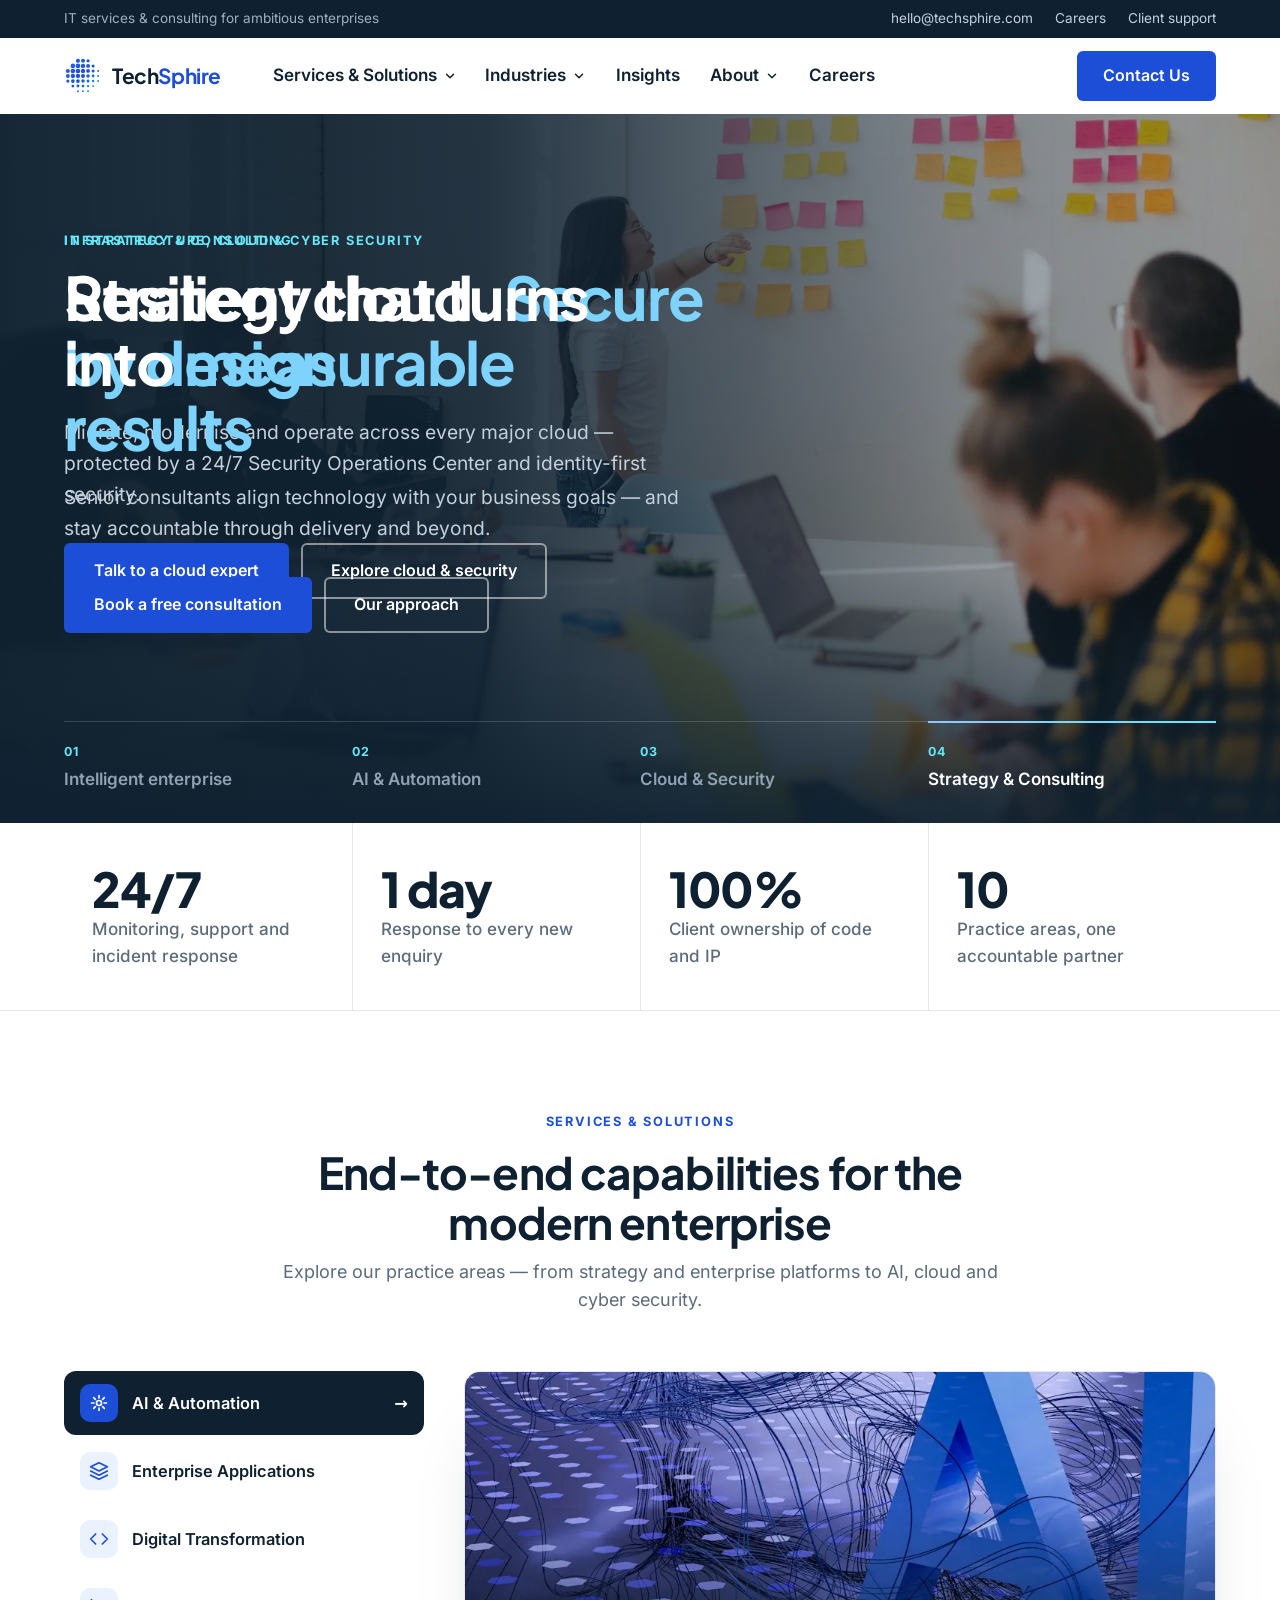
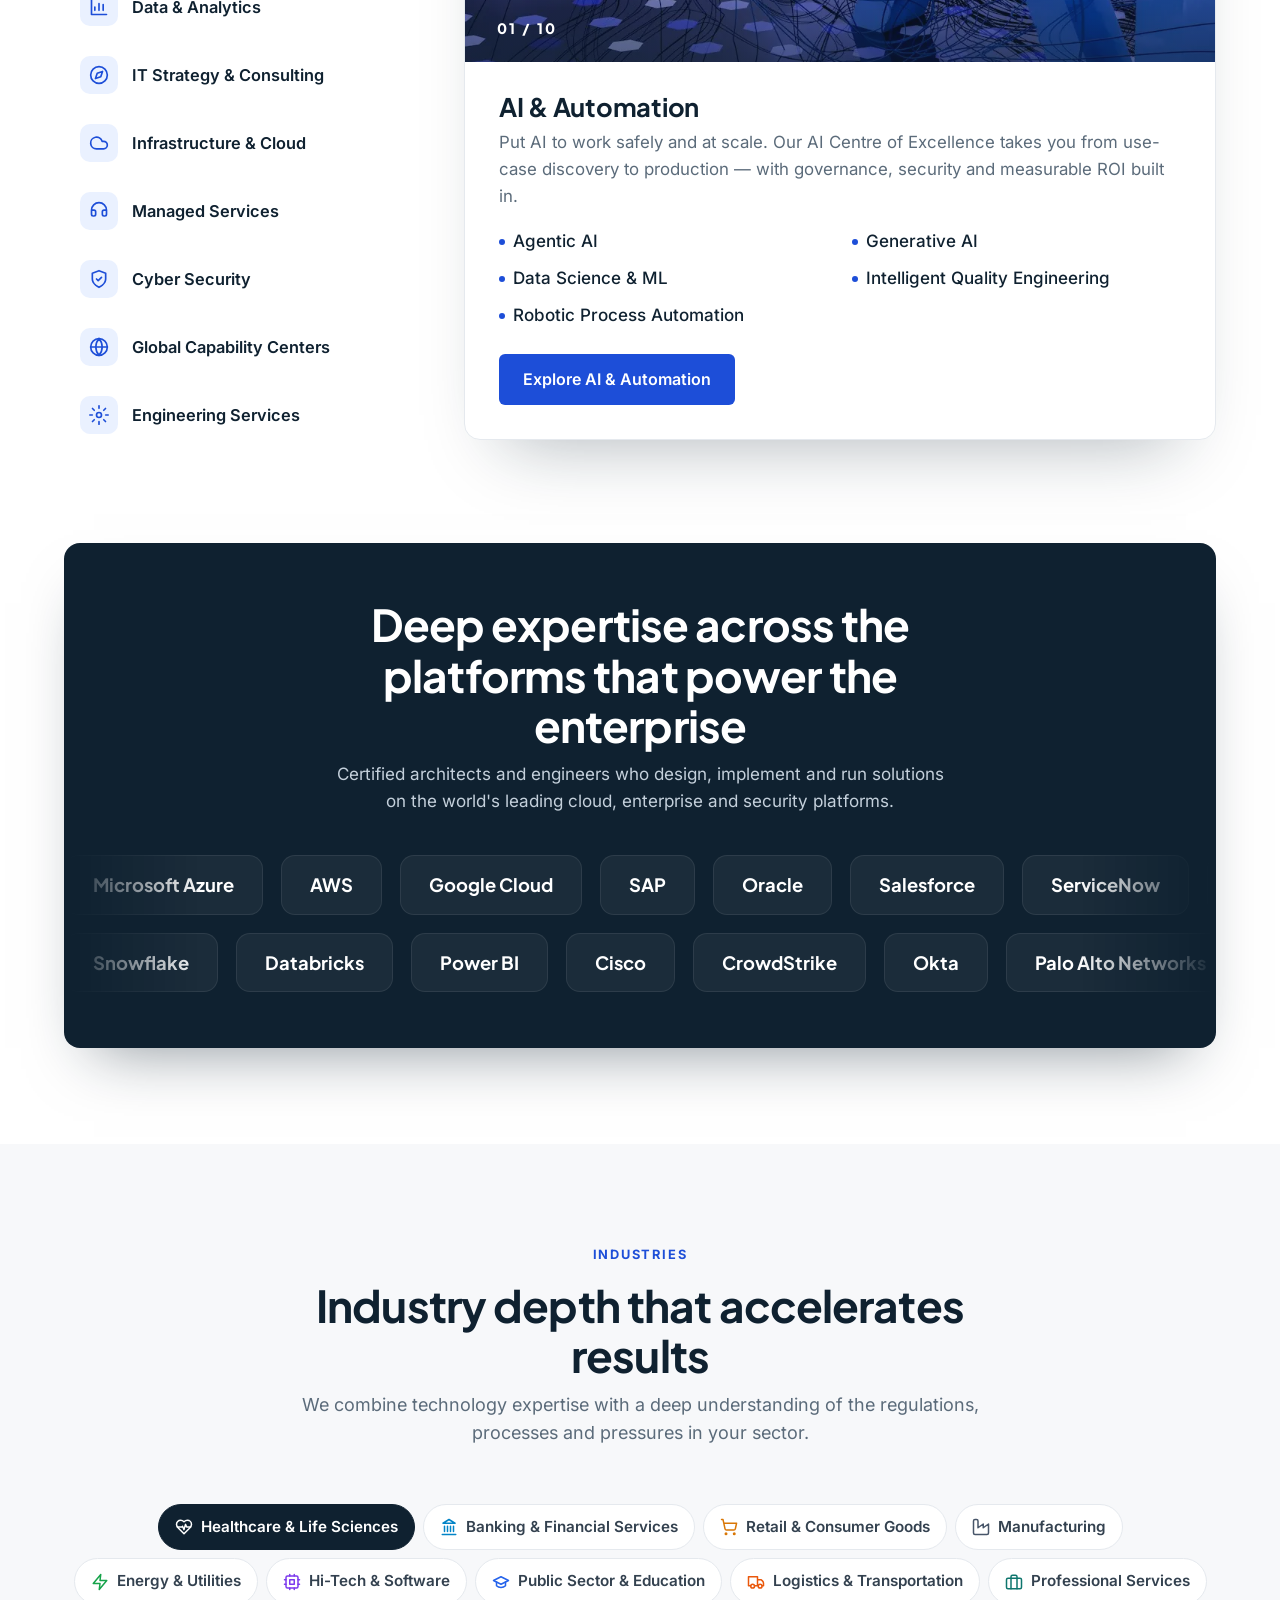
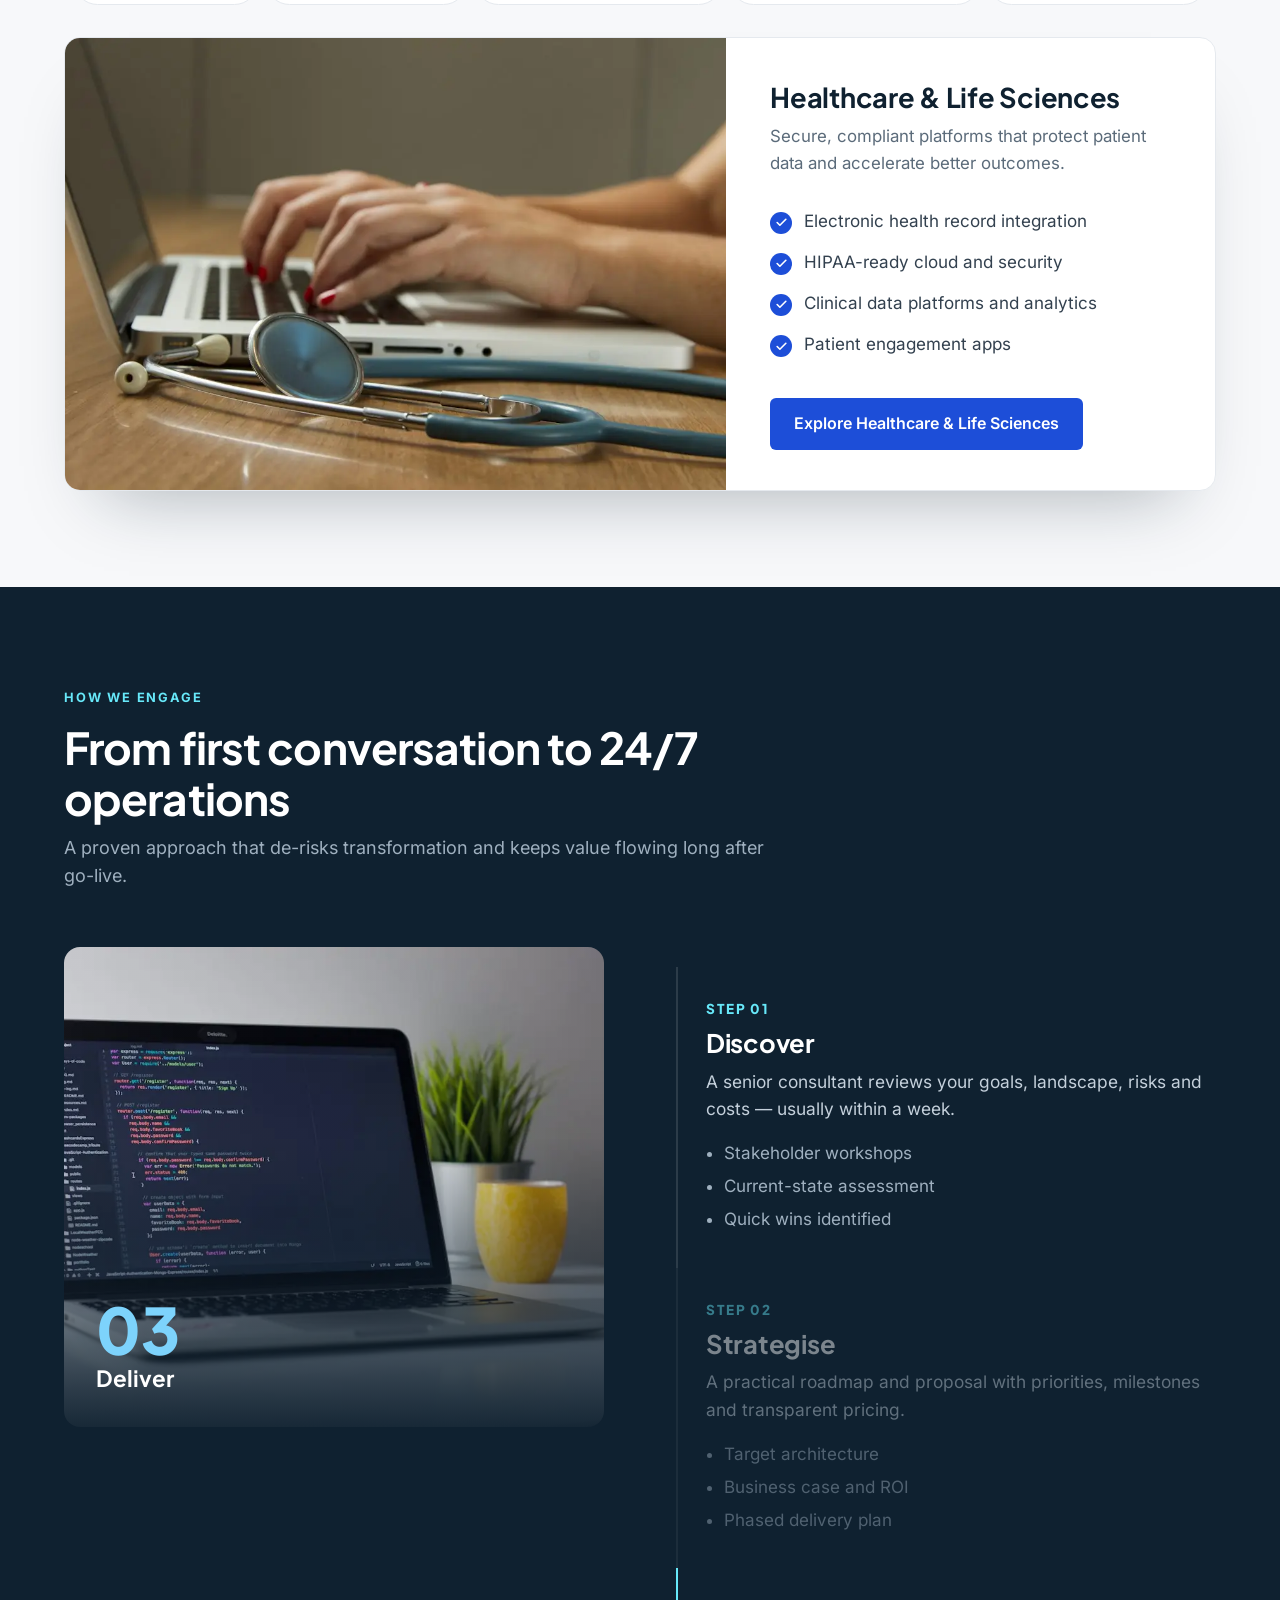
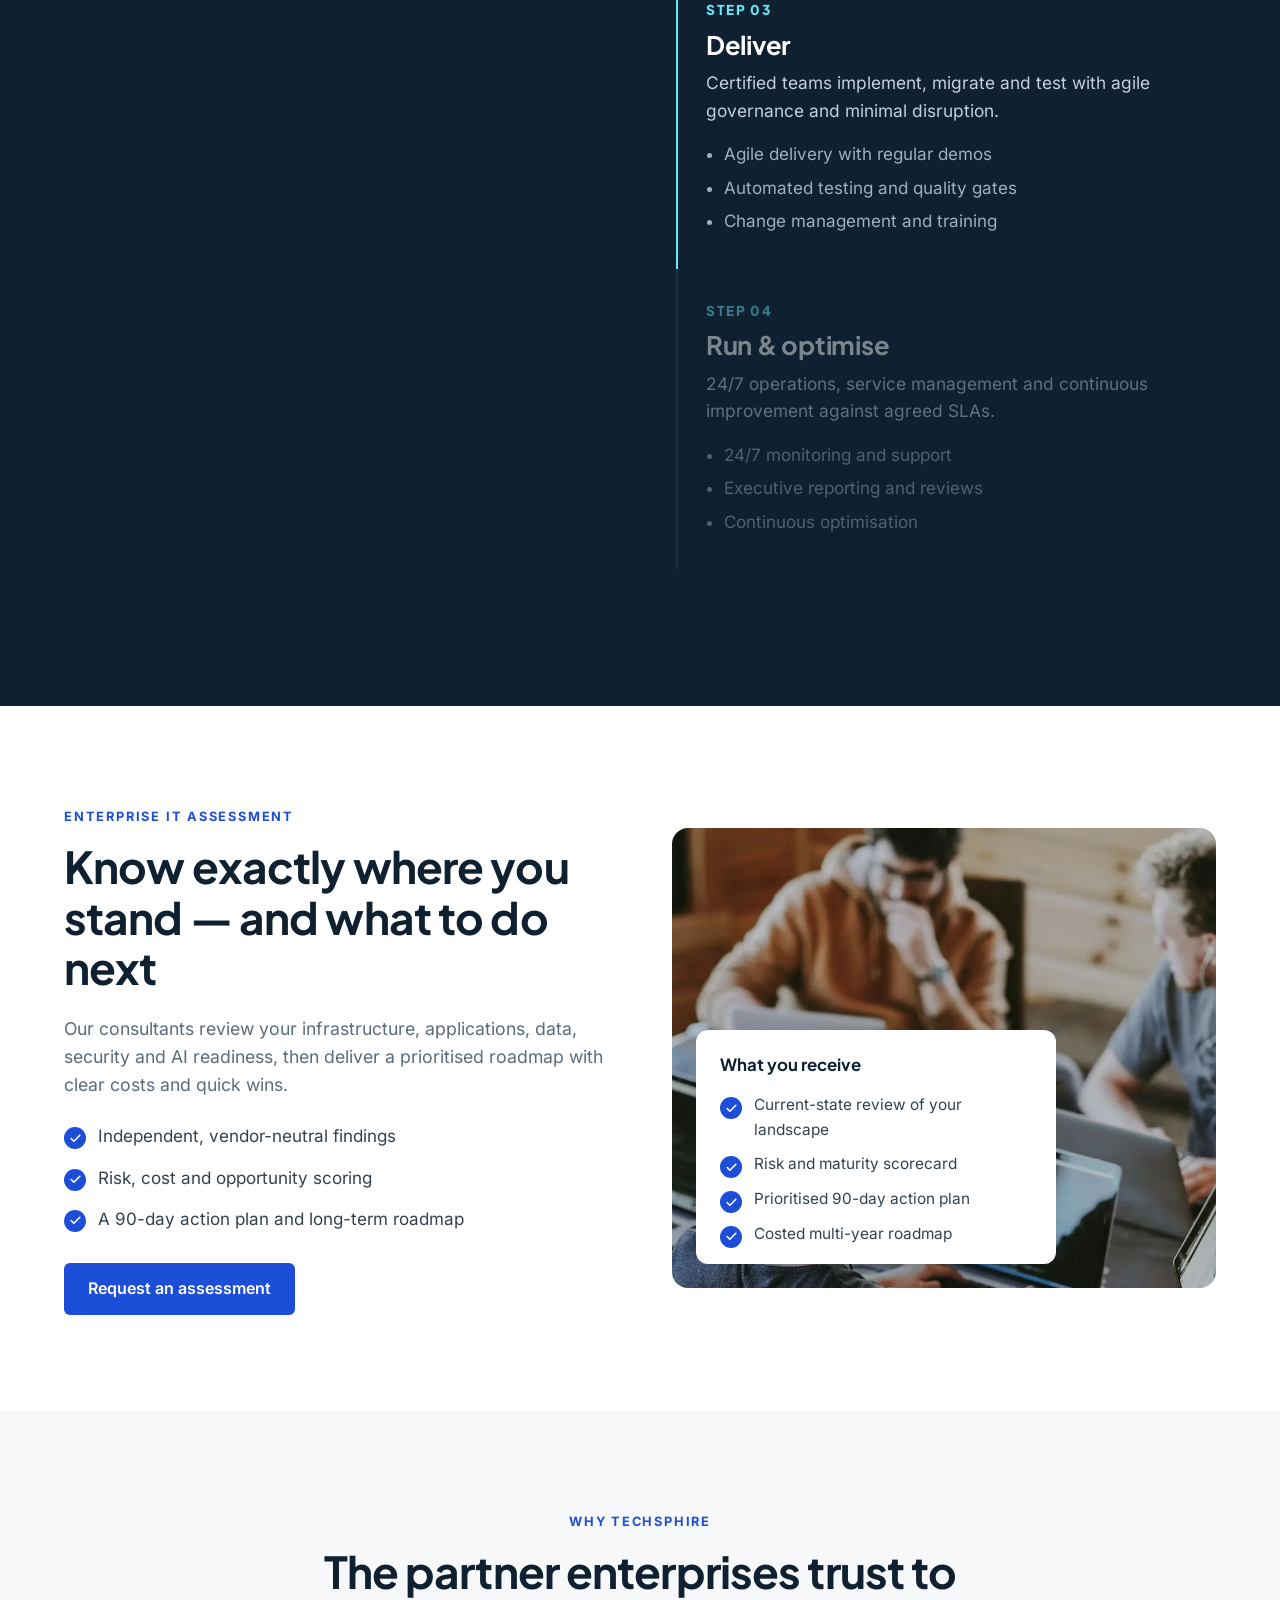
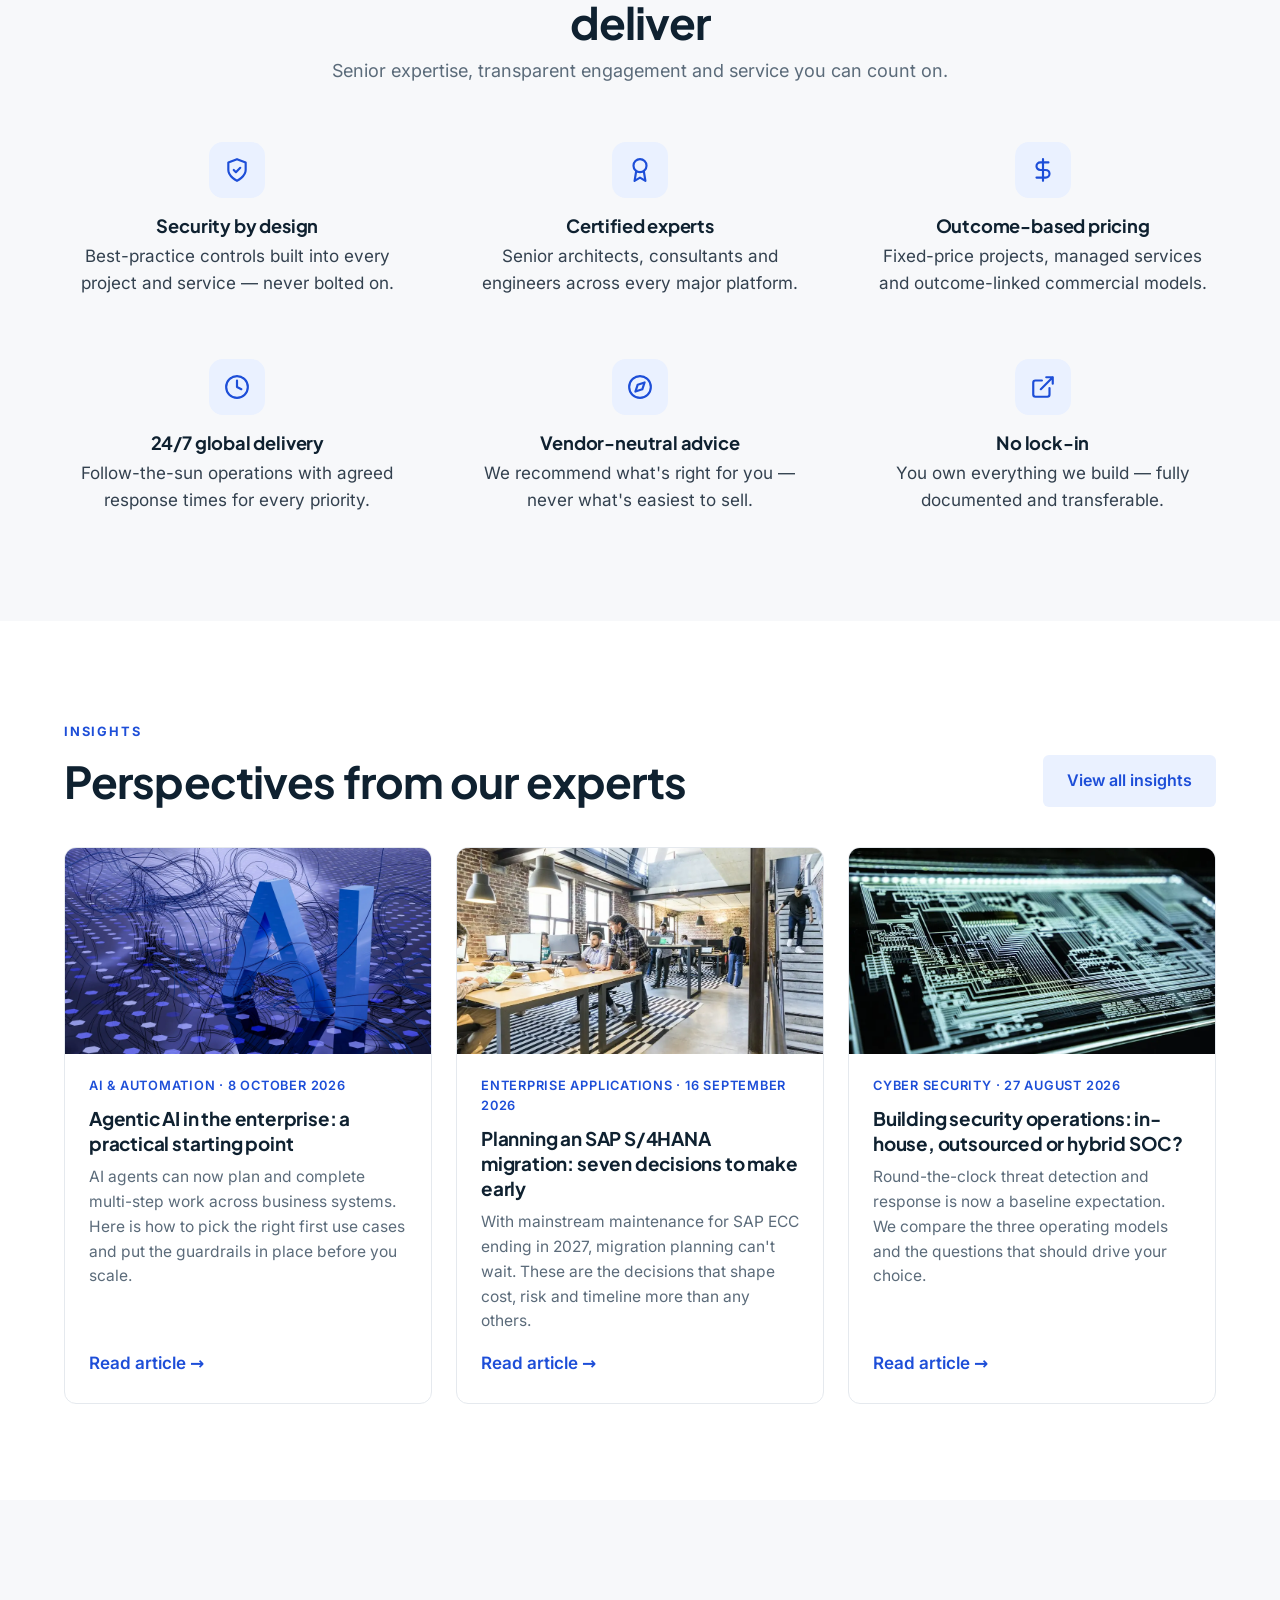
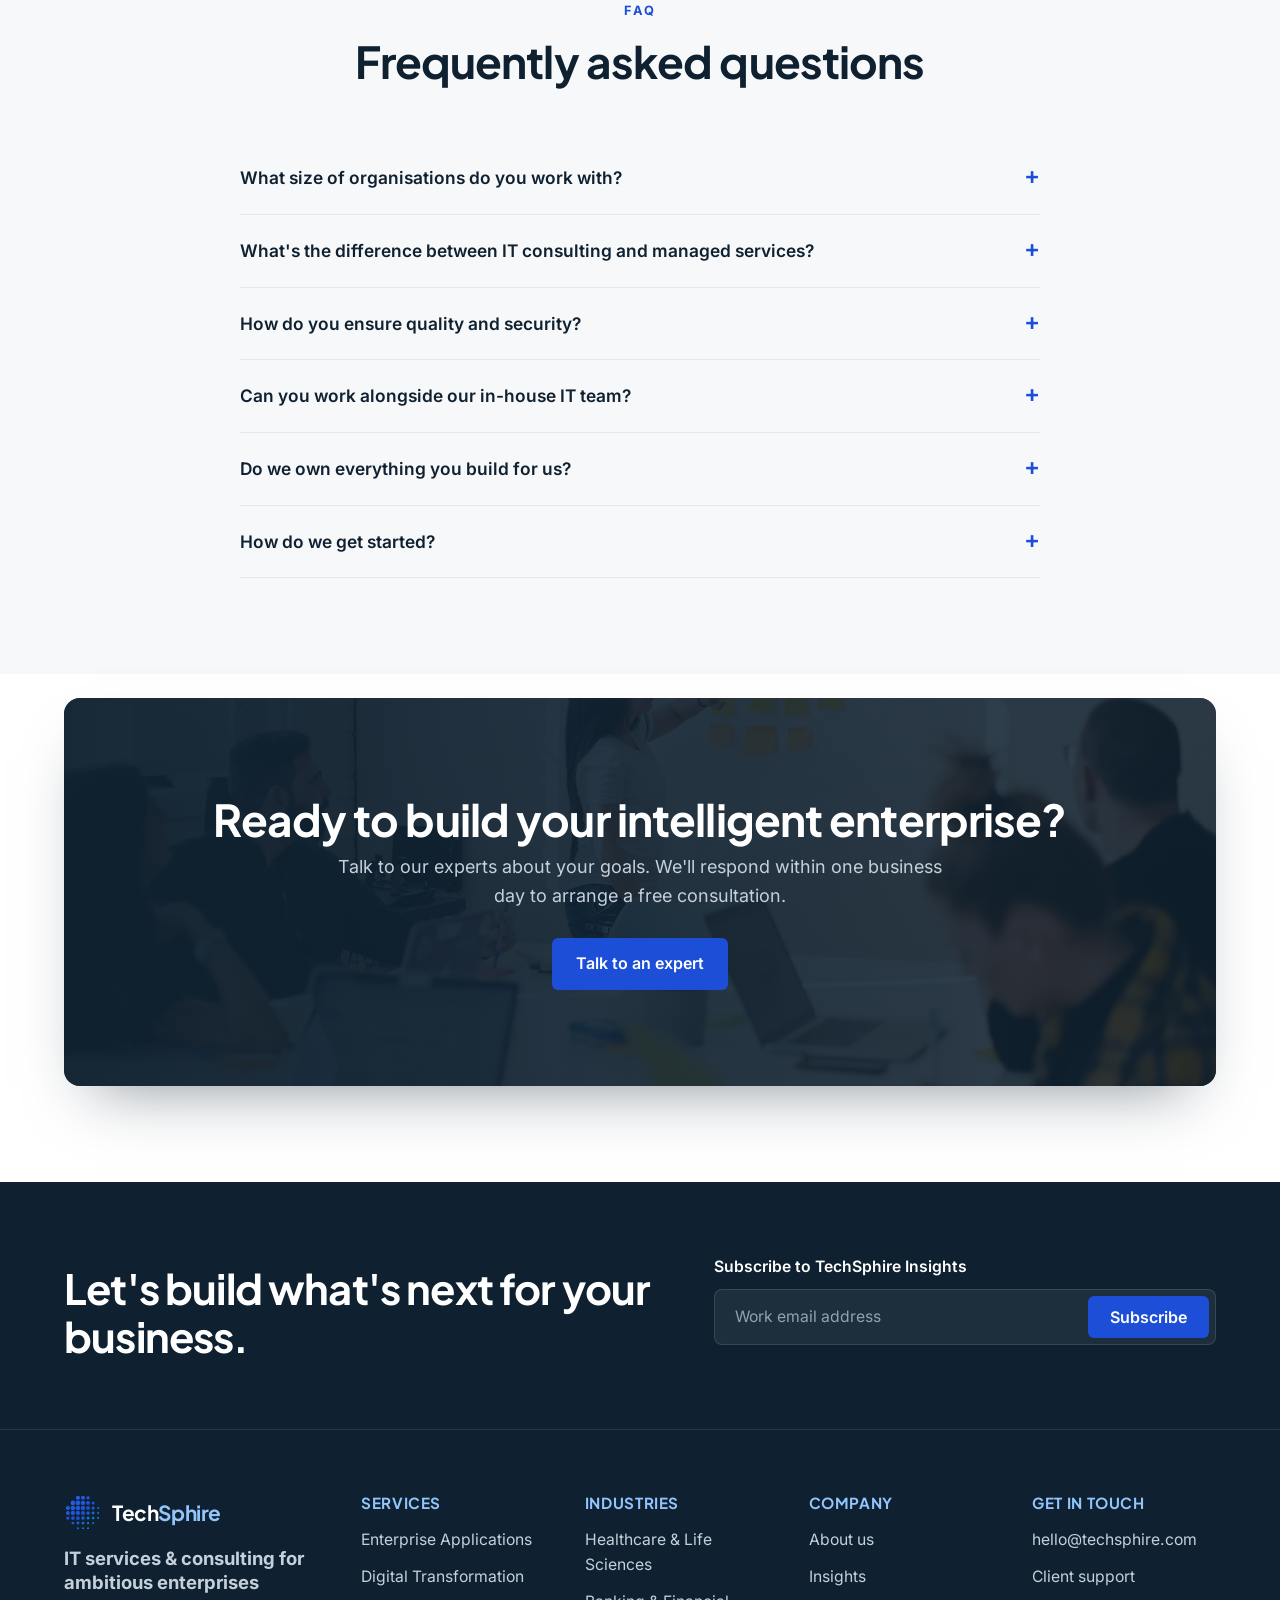
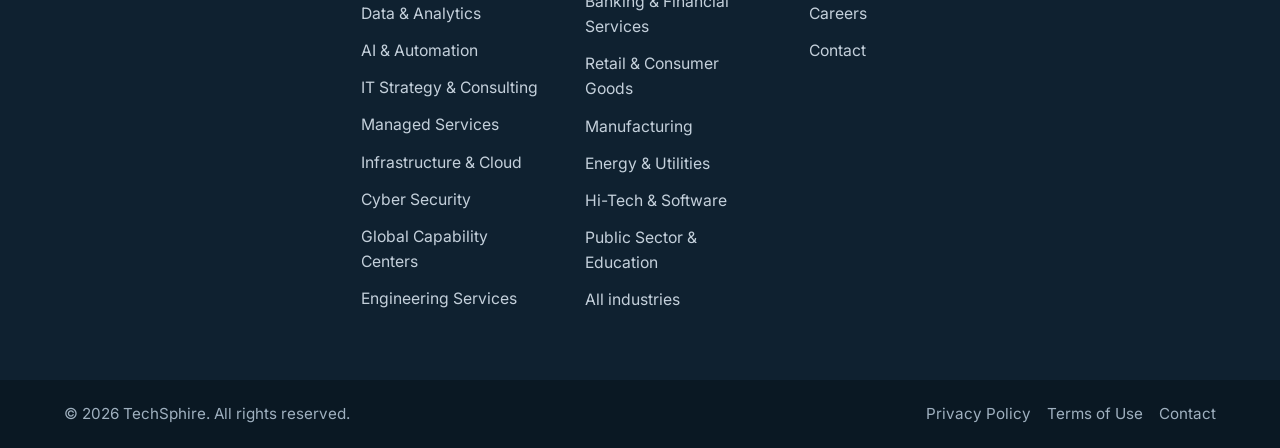
==== commit 0a4d2b6b: "Professional polish: real content, corporate styling, no placeholders - Company details move to a CO" ====
--- a/index.html
+++ b/index.html
@@ -5,15 +5,18 @@
   <meta name="viewport" content="width=device-width, initial-scale=1">
   <title>TechSphire — IT Services &amp; Consulting for the Intelligent Enterprise</title>
   <meta name="description" content="TechSphire is an IT services and consulting company: enterprise applications, digital transformation, data &amp; AI, cloud, cyber security, managed services and more.">
+  <link rel="canonical" href="https://www.techsphire.com/">
+  <meta property="og:site_name" content="TechSphire">
   <meta property="og:title" content="TechSphire — IT Services &amp; Consulting for the Intelligent Enterprise">
   <meta property="og:description" content="TechSphire is an IT services and consulting company: enterprise applications, digital transformation, data &amp; AI, cloud, cyber security, managed services and more.">
   <meta property="og:type" content="website">
+  <meta property="og:url" content="https://www.techsphire.com/">
+  <meta property="og:image" content="https://www.techsphire.com/assets/img/og-image.png">
+  <meta name="twitter:card" content="summary_large_image">
   <meta name="theme-color" content="#0f2130">
   <link rel="icon" href="assets/img/logo-small.svg" type="image/svg+xml">
   <link rel="apple-touch-icon" href="assets/img/apple-touch-icon.png">
-  <link rel="preconnect" href="https://fonts.googleapis.com">
-  <link rel="preconnect" href="https://fonts.gstatic.com" crossorigin>
-  <link href="https://fonts.googleapis.com/css2?family=Inter:wght@400;500;600;700&family=Plus+Jakarta+Sans:wght@600;700;800&display=swap" rel="stylesheet">
+  <link rel="preload" href="assets/fonts/inter-latin.woff2" as="font" type="font/woff2" crossorigin>
   <link rel="stylesheet" href="assets/css/styles.css">
 </head>
 <body>
@@ -24,7 +27,7 @@
       <span>IT services &amp; consulting for ambitious enterprises</span>
       <nav aria-label="Utility">
         <a href="mailto:hello@techsphire.com">hello@techsphire.com</a>
-        <a href="tel:+10000000000">+1 (000) 000-0000</a>
+        
         <a href="careers.html">Careers</a>
         <a href="contact.html#support">Client support</a>
       </nav>
@@ -33,7 +36,7 @@
 
   <header class="site-header">
     <nav class="container nav" aria-label="Main">
-      <a class="logo" href="index.html"><img src="assets/img/logo-small.svg" alt="" width="38" height="38"><span>Tech<b>Sphire</b></span></a>
+      <a class="logo" href="index.html" aria-label="TechSphire home"><img src="assets/img/logo-small.svg" alt="" width="38" height="38"><span>Tech<b>Sphire</b></span></a>
       <button class="nav-toggle" aria-label="Toggle menu" aria-expanded="false" aria-controls="nav-links">
         <svg viewBox="0 0 24 24" fill="none" stroke="currentColor" stroke-width="2" stroke-linecap="round" aria-hidden="true"><path d="M4 6h16M4 12h16M4 18h16"/></svg>
       </button>
@@ -43,18 +46,19 @@
           <div class="mega">
             <div class="container mega-grid"><div><div class="mega-group"><h4><a href="services.html#erp"><svg viewBox="0 0 24 24" fill="none" stroke="currentColor" stroke-width="2" stroke-linecap="round" stroke-linejoin="round" aria-hidden="true"><path d="m12 2 10 5-10 5L2 7z"/><path d="m2 17 10 5 10-5M2 12l10 5 10-5"/></svg>Enterprise Applications</a></h4><ul><li><a href="services.html#sap">SAP</a></li><li><a href="services.html#oracle">Oracle</a></li><li><a href="services.html#microsoft">Microsoft Dynamics 365</a></li><li><a href="services.html#enterprise-integration">Enterprise Integration</a></li><li><a href="services.html#servicenow">ServiceNow</a></li><li><a href="services.html#salesforce">Salesforce</a></li></ul></div><div class="mega-group"><h4><a href="services.html#digital"><svg viewBox="0 0 24 24" fill="none" stroke="currentColor" stroke-width="2" stroke-linecap="round" stroke-linejoin="round" aria-hidden="true"><path d="m16 18 6-6-6-6M8 6l-6 6 6 6"/></svg>Digital Transformation</a></h4><ul><li><a href="services.html#application-services">Application Services</a></li><li><a href="services.html#digital-services">Digital Services</a></li><li><a href="services.html#devops">DevOps</a></li><li><a href="services.html#product-engineering">Product Engineering</a></li><li><a href="services.html#iot">Internet of Things (IoT)</a></li><li><a href="services.html#experience-design">Experience Design</a></li></ul></div></div><div><div class="mega-group"><h4><a href="services.html#data"><svg viewBox="0 0 24 24" fill="none" stroke="currentColor" stroke-width="2" stroke-linecap="round" stroke-linejoin="round" aria-hidden="true"><path d="M3 3v18h18"/><path d="M7 16v-4M12 16V8M17 16v-7"/></svg>Data &amp; Analytics</a></h4><ul><li><a href="services.html#data-engineering">Data Engineering</a></li><li><a href="services.html#data-management">Data Management</a></li><li><a href="services.html#epm">Enterprise Performance Management (EPM)</a></li><li><a href="services.html#bi">BI &amp; Visualization</a></li></ul></div><div class="mega-group"><h4><a href="services.html#ai"><svg viewBox="0 0 24 24" fill="none" stroke="currentColor" stroke-width="2" stroke-linecap="round" stroke-linejoin="round" aria-hidden="true"><path d="M12 3v3M12 18v3M3 12h3M18 12h3M5.6 5.6l2.1 2.1M16.3 16.3l2.1 2.1M5.6 18.4l2.1-2.1M16.3 7.7l2.1-2.1"/><circle cx="12" cy="12" r="3"/></svg>AI &amp; Automation</a></h4><ul><li><a href="services.html#agentic-ai">Agentic AI</a></li><li><a href="services.html#generative-ai">Generative AI</a></li><li><a href="services.html#data-science">Data Science &amp; ML</a></li><li><a href="services.html#quality-engineering">Intelligent Quality Engineering</a></li><li><a href="services.html#rpa">Robotic Process Automation</a></li></ul></div><div class="mega-group"><h4><a href="services.html#gcc"><svg viewBox="0 0 24 24" fill="none" stroke="currentColor" stroke-width="2" stroke-linecap="round" stroke-linejoin="round" aria-hidden="true"><circle cx="12" cy="12" r="10"/><path d="M2 12h20M12 2a15 15 0 0 1 0 20M12 2a15 15 0 0 0 0 20"/></svg>Global Capability Centers</a></h4><ul><li><a href="services.html#gcc-setup">GCC Strategy &amp; Setup</a></li><li><a href="services.html#build-operate-transfer">Build-Operate-Transfer</a></li><li><a href="services.html#gcc-operations">GCC Operations &amp; Scaling</a></li></ul></div></div><div><div class="mega-group"><h4><a href="services.html#consulting"><svg viewBox="0 0 24 24" fill="none" stroke="currentColor" stroke-width="2" stroke-linecap="round" stroke-linejoin="round" aria-hidden="true"><circle cx="12" cy="12" r="10"/><path d="m16.24 7.76-2.12 6.36-6.36 2.12 2.12-6.36z"/></svg>IT Strategy &amp; Consulting</a></h4><ul><li><a href="services.html#it-strategy">IT Strategy &amp; Roadmaps</a></li><li><a href="services.html#transformation-advisory">Digital Transformation Advisory</a></li><li><a href="services.html#enterprise-architecture">Enterprise Architecture</a></li><li><a href="services.html#virtual-cio">Virtual CIO / CTO</a></li><li><a href="services.html#program-management">Program Management</a></li></ul></div><div class="mega-group"><h4><a href="services.html#managed"><svg viewBox="0 0 24 24" fill="none" stroke="currentColor" stroke-width="2" stroke-linecap="round" stroke-linejoin="round" aria-hidden="true"><path d="M3 11h3a2 2 0 0 1 2 2v3a2 2 0 0 1-2 2H5a2 2 0 0 1-2-2v-5a9 9 0 0 1 18 0v5a2 2 0 0 1-2 2h-1a2 2 0 0 1-2-2v-3a2 2 0 0 1 2-2h3"/></svg>Managed Services</a></h4><ul><li><a href="services.html#managed-it">Managed IT Services</a></li><li><a href="services.html#application-management">Application Management</a></li><li><a href="services.html#business-process">Business Process Services</a></li><li><a href="services.html#staffing">IT Staffing</a></li></ul></div><div class="mega-group"><h4><a href="services.html#engineering"><svg viewBox="0 0 24 24" fill="none" stroke="currentColor" stroke-width="2" stroke-linecap="round" stroke-linejoin="round" aria-hidden="true"><circle cx="12" cy="12" r="3"/><path d="M12 1v3M12 20v3M4.2 4.2l2.1 2.1M17.7 17.7l2.1 2.1M1 12h3M20 12h3M4.2 19.8l2.1-2.1M17.7 6.3l2.1-2.1"/></svg>Engineering Services</a></h4><ul><li><a href="services.html#plm">Product Lifecycle Management (PLM)</a></li><li><a href="services.html#product-design">Product Design &amp; Development</a></li><li><a href="services.html#mes">Manufacturing Execution Systems (MES)</a></li><li><a href="services.html#transformational-services">Transformational Services</a></li></ul></div></div><div><div class="mega-group"><h4><a href="services.html#cloud"><svg viewBox="0 0 24 24" fill="none" stroke="currentColor" stroke-width="2" stroke-linecap="round" stroke-linejoin="round" aria-hidden="true"><path d="M17.5 19H9a7 7 0 1 1 6.71-9h1.79a4.5 4.5 0 1 1 0 9Z"/></svg>Infrastructure &amp; Cloud</a></h4><ul><li><a href="services.html#service-desk">Service Desk &amp; Smart Hands</a></li><li><a href="services.html#data-center">Data Center Services</a></li><li><a href="services.html#multi-cloud">Multi-Cloud Services</a></li><li><a href="services.html#sre">Site Reliability Engineering (SRE)</a></li><li><a href="services.html#m365">Microsoft 365 Services</a></li><li><a href="services.html#noc">Network Operations Center (NOC)</a></li></ul></div><div class="mega-group"><h4><a href="services.html#security"><svg viewBox="0 0 24 24" fill="none" stroke="currentColor" stroke-width="2" stroke-linecap="round" stroke-linejoin="round" aria-hidden="true"><path d="M12 22s8-4 8-10V5l-8-3-8 3v7c0 6 8 10 8 10Z"/><path d="m9 12 2 2 4-4"/></svg>Cyber Security</a></h4><ul><li><a href="services.html#soc">Security Operations Center (SOC)</a></li><li><a href="services.html#iam">Identity &amp; Access Management (IAM)</a></li><li><a href="services.html#vulnerability">Vulnerability &amp; Penetration Testing</a></li><li><a href="services.html#grc">Governance, Risk &amp; Compliance</a></li></ul></div></div><div class="mega-promo">
                 <img src="assets/img/photos/px-ai.webp" alt="" loading="lazy" width="260" height="130">
-                <div><strong>Free AI Readiness Assessment</strong><p>Find the AI use cases that will move the needle for your business — in two weeks.</p><a href="contact.html">Book your assessment →</a></div>
+                <div><strong>AI Readiness Assessment</strong><p>Identify the AI use cases with the strongest business case for your organisation.</p><a href="contact.html">Request an assessment →</a></div>
               </div></div>
-            <div class="mega-foot"><div class="container"><span>10 practice areas · 47 specialist services · one accountable partner</span><a href="contact.html">Not sure where to start? Talk to an expert →</a></div></div>
+            <div class="mega-foot"><div class="container"><span>Advisory, implementation and managed services across 10 practice areas</span><a href="contact.html">Not sure where to start? Talk to an expert →</a></div></div>
           </div>
         </li>
         <li class="has-drop small">
           <button class="nav-trigger" aria-expanded="false">Industries <svg viewBox="0 0 24 24" fill="none" stroke="currentColor" stroke-width="2.5" stroke-linecap="round" stroke-linejoin="round" aria-hidden="true"><path d="m6 9 6 6 6-6"/></svg></button>
           <div class="dropdown"><a href="industries.html#healthcare">Healthcare &amp; Life Sciences</a><a href="industries.html#financial-services">Banking &amp; Financial Services</a><a href="industries.html#retail">Retail &amp; Consumer Goods</a><a href="industries.html#manufacturing">Manufacturing</a><a href="industries.html#energy">Energy &amp; Utilities</a><a href="industries.html#hi-tech">Hi-Tech &amp; Software</a><a href="industries.html#public-sector">Public Sector &amp; Education</a><a href="industries.html#logistics">Logistics &amp; Transportation</a><a href="industries.html#professional-services">Professional Services</a><a href="industries.html" style="color:var(--brand)">All industries →</a></div>
         </li>
+        <li><a href="insights.html">Insights</a></li>
         <li class="has-drop small">
           <button class="nav-trigger" aria-expanded="false">About <svg viewBox="0 0 24 24" fill="none" stroke="currentColor" stroke-width="2.5" stroke-linecap="round" stroke-linejoin="round" aria-hidden="true"><path d="m6 9 6 6 6-6"/></svg></button>
-          <div class="dropdown"><a href="about.html">About TechSphire<small>Our story, mission and values</small></a><a href="about.html#approach">Our approach<small>Advise, build and run</small></a><a href="about.html#leadership">Leadership<small>Meet the team</small></a><a href="careers.html">Careers<small>Join our team</small></a></div>
+          <div class="dropdown"><a href="about.html">About TechSphire<small>Our story, mission and values</small></a><a href="about.html#approach">Our approach<small>Advise, build and run</small></a><a href="insights.html">Insights<small>Perspectives from our experts</small></a><a href="careers.html">Careers<small>Join our team</small></a></div>
         </li>
         <li><a href="careers.html">Careers</a></li>
         <li class="nav-cta"><a class="btn btn-primary" href="contact.html">Contact Us</a></li>
@@ -128,10 +132,10 @@
 
     <section class="stats-band">
       <div class="container">
-        <div class="stat"><strong data-count="10">10</strong><span>Practice areas</span></div>
-        <div class="stat"><strong data-count="47">47</strong><span>Specialist services</span></div>
-        <div class="stat"><strong>24/7</strong><span>Global operations &amp; support</span></div>
-        <div class="stat"><strong data-count="9">9</strong><span>Industries served</span></div>
+        <div class="stat"><strong>24/7</strong><span>Monitoring, support and incident response</span></div>
+        <div class="stat"><strong>1 day</strong><span>Response to every new enquiry</span></div>
+        <div class="stat"><strong data-count="100" data-suffix="%">100%</strong><span>Client ownership of code and IP</span></div>
+        <div class="stat"><strong data-count="10">10</strong><span>Practice areas, one accountable partner</span></div>
       </div>
     </section>
 
@@ -415,7 +419,7 @@
     <section class="section">
       <div class="container spotlight">
         <div class="reveal">
-          <span class="eyebrow">Free enterprise IT assessment</span>
+          <span class="eyebrow">Enterprise IT assessment</span>
           <h2>Know exactly where you stand — and what to do next</h2>
           <p style="color:var(--muted);font-size:1.1rem">Our consultants review your infrastructure, applications, data, security and AI readiness, then deliver a prioritised roadmap with clear costs and quick wins.</p>
           <ul class="checklist">
@@ -423,18 +427,19 @@
             <li>Risk, cost and opportunity scoring</li>
             <li>A 90-day action plan and long-term roadmap</li>
           </ul>
-          <div class="hero-actions" style="justify-content:flex-start"><a class="btn btn-primary" style="border-radius:999px" href="contact.html">Request your assessment</a></div>
-        </div>
-        <div class="terminal reveal" role="img" aria-label="Example IT assessment: infrastructure, applications, security, AI readiness and costs reviewed; roadmap ready.">
-<pre><span class="t-dim">$</span> <span class="t-cmd">techsphire</span> assess <span class="t-dim">--org</span> <span class="t-str">"your-enterprise"</span>
-
-  <span class="t-ok">✓</span> Infrastructure &amp; cloud       <span class="t-dim">reviewed</span>
-  <span class="t-ok">✓</span> Applications &amp; data          <span class="t-dim">mapped</span>
-  <span class="t-ok">✓</span> Security posture             <span class="t-dim">scored</span>
-  <span class="t-ok">✓</span> AI &amp; automation readiness    <span class="t-dim">assessed</span>
-  <span class="t-ok">✓</span> Cost optimisation            <span class="t-dim">identified</span>
-
-<span class="t-acc">→</span> Your transformation roadmap is ready.</pre>
+          <div class="hero-actions" style="justify-content:flex-start"><a class="btn btn-primary" href="contact.html">Request an assessment</a></div>
+        </div>
+        <div class="spot-visual reveal">
+          <img src="assets/img/photos/page-about.webp" alt="Consultants reviewing an IT assessment" loading="lazy" width="1920" height="800">
+          <div class="spot-card">
+            <strong>What you receive</strong>
+            <ul class="checklist">
+              <li>Current-state review of your landscape</li>
+              <li>Risk and maturity scorecard</li>
+              <li>Prioritised 90-day action plan</li>
+              <li>Costed multi-year roadmap</li>
+            </ul>
+          </div>
         </div>
       </div>
     </section>
@@ -482,6 +487,44 @@
     </section>
 
     <section class="section">
+      <div class="container">
+        <div class="section-split reveal">
+          <div><span class="eyebrow">Insights</span><h2>Perspectives from our experts</h2></div>
+          <a class="btn btn-soft" href="insights.html">View all insights</a>
+        </div>
+        <div class="insight-grid stagger">
+          <a class="insight-card reveal" href="insight-agentic-ai-enterprise-starting-point.html">
+            <div class="ic-img"><img src="assets/img/photos/hero-ai.webp" alt="" loading="lazy" width="1000" height="680"></div>
+            <div class="ic-text">
+              <span class="ic-meta">AI &amp; Automation · 8 October 2026</span>
+              <h3>Agentic AI in the enterprise: a practical starting point</h3>
+              <p>AI agents can now plan and complete multi-step work across business systems. Here is how to pick the right first use cases and put the guardrails in place before you scale.</p>
+              <span class="more">Read article →</span>
+            </div>
+          </a>
+          <a class="insight-card reveal" href="insight-sap-s4hana-migration-decisions.html">
+            <div class="ic-img"><img src="assets/img/photos/px-erp.webp" alt="" loading="lazy" width="1000" height="680"></div>
+            <div class="ic-text">
+              <span class="ic-meta">Enterprise Applications · 16 September 2026</span>
+              <h3>Planning an SAP S/4HANA migration: seven decisions to make early</h3>
+              <p>With mainstream maintenance for SAP ECC ending in 2027, migration planning can't wait. These are the decisions that shape cost, risk and timeline more than any others.</p>
+              <span class="more">Read article →</span>
+            </div>
+          </a>
+          <a class="insight-card reveal" href="insight-soc-in-house-outsourced-hybrid.html">
+            <div class="ic-img"><img src="assets/img/photos/px-security.webp" alt="" loading="lazy" width="1000" height="680"></div>
+            <div class="ic-text">
+              <span class="ic-meta">Cyber Security · 27 August 2026</span>
+              <h3>Building security operations: in-house, outsourced or hybrid SOC?</h3>
+              <p>Round-the-clock threat detection and response is now a baseline expectation. We compare the three operating models and the questions that should drive your choice.</p>
+              <span class="more">Read article →</span>
+            </div>
+          </a>
+        </div>
+      </div>
+    </section>
+
+    <section class="section section-alt">
       <div class="container">
         <div class="section-head center reveal">
           <span class="eyebrow">FAQ</span>
@@ -518,18 +561,8 @@
 
     <section class="section" style="padding-top:24px">
       <div class="container">
-        <div class="cta reveal">
-          <div class="cta-bg" aria-hidden="true">
-            <div class="bar"><i></i><i></i><i></i></div>
-            <table>
-              <tr><th>Ticket</th><th>Request</th><th>Priority</th><th>Status</th></tr>
-              <tr><td>#1042</td><td>New starter laptop &amp; accounts</td><td>Normal</td><td>Resolved</td></tr>
-              <tr><td>#1041</td><td>VPN access for remote team</td><td>High</td><td>Resolved</td></tr>
-              <tr><td>#1040</td><td>Microsoft 365 licence change</td><td>Normal</td><td>Resolved</td></tr>
-              <tr><td>#1039</td><td>Firewall rule update</td><td>High</td><td>Resolved</td></tr>
-              <tr><td>#1038</td><td>Monthly backup restore test</td><td>Normal</td><td>Passed</td></tr>
-            </table>
-          </div>
+        <div class="cta photo-cta reveal">
+          <div class="cta-photo" style="background-image:url(assets/img/photos/hero-consulting.webp)" aria-hidden="true"></div>
           <h2>Ready to build your intelligent enterprise?</h2>
           <p>Talk to our experts about your goals. We'll respond within one business day to arrange a free consultation.</p>
           <div class="hero-actions">
@@ -538,17 +571,19 @@
         </div>
       </div>
     </section>
+
+    <script type="application/ld+json">{"@context": "https://schema.org", "@type": "Organization", "name": "TechSphire", "url": "https://www.techsphire.com", "logo": "https://www.techsphire.com/assets/img/logo-512.png", "email": "hello@techsphire.com", "sameAs": []}</script>
   </main>
 
   <footer class="site-footer">
     <div class="footer-top">
       <div class="container">
-        <h2>Let's build the <span class="grad-text">intelligent enterprise</span> together.</h2>
+        <h2>Let's build what's next for your business.</h2>
         <!-- Add data-endpoint="https://formspree.io/f/your-id" to collect sign-ups directly. -->
         <form class="newsletter" id="newsletter" data-email="hello@techsphire.com" novalidate>
-          <label for="nl-email">Get insights on AI, cloud and security in your inbox</label>
+          <label for="nl-email">Subscribe to TechSphire Insights</label>
           <div class="nl-row">
-            <input id="nl-email" name="email" type="email" placeholder="Your work email" autocomplete="email" required>
+            <input id="nl-email" name="email" type="email" placeholder="Work email address" autocomplete="email" required>
             <button class="btn btn-primary" type="submit">Subscribe</button>
           </div>
           <p class="nl-status" role="status" aria-live="polite"></p>
@@ -558,9 +593,9 @@
     <div class="footer-main">
       <div class="container footer-grid wide">
         <div class="footer-brand">
-          <a class="logo" href="index.html"><img src="assets/img/logo-small.svg" alt="" width="38" height="38"><span>Tech<b>Sphire</b></span></a>
+          <a class="logo" href="index.html" aria-label="TechSphire home"><img src="assets/img/logo-small.svg" alt="" width="38" height="38"><span>Tech<b>Sphire</b></span></a>
           <p>IT services &amp; consulting for ambitious enterprises</p>
-          <div class="social"><a href="#" aria-label="LinkedIn"><svg viewBox="0 0 24 24" fill="none" stroke="currentColor" stroke-width="2" stroke-linecap="round" stroke-linejoin="round" aria-hidden="true"><path d="M16 8a6 6 0 0 1 6 6v7h-4v-7a2 2 0 0 0-4 0v7h-4v-7a6 6 0 0 1 6-6zM2 9h4v12H2z"/><circle cx="4" cy="4" r="2"/></svg></a><a href="#" aria-label="X"><svg viewBox="0 0 24 24" fill="none" stroke="currentColor" stroke-width="2" stroke-linecap="round" stroke-linejoin="round" aria-hidden="true"><path d="M4 4l16 16M20 4 4 20"/></svg></a><a href="#" aria-label="Facebook"><svg viewBox="0 0 24 24" fill="none" stroke="currentColor" stroke-width="2" stroke-linecap="round" stroke-linejoin="round" aria-hidden="true"><path d="M18 2h-3a5 5 0 0 0-5 5v3H7v4h3v8h4v-8h3l1-4h-4V7a1 1 0 0 1 1-1h3z"/></svg></a><a href="#" aria-label="YouTube"><svg viewBox="0 0 24 24" fill="none" stroke="currentColor" stroke-width="2" stroke-linecap="round" stroke-linejoin="round" aria-hidden="true"><path d="M22.5 6.4a2.8 2.8 0 0 0-2-2C18.8 4 12 4 12 4s-6.8 0-8.5.4a2.8 2.8 0 0 0-2 2A29 29 0 0 0 1 12a29 29 0 0 0 .5 5.6 2.8 2.8 0 0 0 2 2c1.7.4 8.5.4 8.5.4s6.8 0 8.5-.4a2.8 2.8 0 0 0 2-2A29 29 0 0 0 23 12a29 29 0 0 0-.5-5.6z"/><path d="m10 15 5-3-5-3z"/></svg></a></div>
+          
         </div>
         <div>
           <h4>Services</h4>
@@ -574,7 +609,8 @@
           <h4>Company</h4>
           <ul>
             <li><a href="about.html">About us</a></li>
-            <li><a href="about.html#leadership">Leadership</a></li>
+            
+            <li><a href="insights.html">Insights</a></li>
             <li><a href="careers.html">Careers</a></li>
             <li><a href="contact.html">Contact</a></li>
           </ul>
@@ -583,7 +619,7 @@
           <h4>Get in touch</h4>
           <ul>
             <li><a href="mailto:hello@techsphire.com">hello@techsphire.com</a></li>
-            <li><a href="tel:+10000000000">+1 (000) 000-0000</a></li>
+            
             <li><a href="contact.html#support">Client support</a></li>
           </ul>
         </div>
@@ -592,13 +628,13 @@
     <div class="footer-bottom">
       <div class="container">
         <span>© <span data-year>2026</span> TechSphire. All rights reserved.</span>
-        <nav aria-label="Legal"><a href="privacy.html">Privacy Policy</a><a href="contact.html">Contact</a></nav>
+        <nav aria-label="Legal"><a href="privacy.html">Privacy Policy</a><a href="terms.html">Terms of Use</a><a href="contact.html">Contact</a></nav>
       </div>
     </div>
   </footer>
 
   <div class="mobile-cta">
-    <a class="btn btn-ghost" href="tel:+10000000000">Call us</a>
+    <a class="btn btn-ghost" href="mailto:hello@techsphire.com">Email us</a>
     <a class="btn btn-primary" href="contact.html">Talk to an expert</a>
   </div>
 
--- a/assets/css/styles.css
+++ b/assets/css/styles.css
@@ -3,10 +3,14 @@
    Edit the tokens in :root to rebrand the whole site.
    ========================================================================== */
 
+/* Self-hosted fonts (Inter and Plus Jakarta Sans, SIL Open Font License) */
+@font-face { font-family: "Inter"; font-style: normal; font-weight: 400 700; font-display: swap; src: url(../fonts/inter-latin.woff2) format("woff2"); }
+@font-face { font-family: "Plus Jakarta Sans"; font-style: normal; font-weight: 600 800; font-display: swap; src: url(../fonts/plus-jakarta-sans-latin.woff2) format("woff2"); }
+
 :root {
-  --brand: #4f46e5;          /* primary accent: buttons, links, footer headings */
-  --brand-hover: #4338ca;
-  --brand-tint: #eef0ff;     /* pale accent: secondary buttons, decorative shapes */
+  --brand: #1d4ed8;          /* primary accent: buttons, links, footer headings */
+  --brand-hover: #1e40af;
+  --brand-tint: #eaf1ff;     /* pale accent: secondary buttons, decorative shapes */
   --navy: #0f2130;           /* dark panels, footer bar */
   --navy-2: #1b3242;
   --ink: #0f2130;
@@ -100,7 +104,7 @@
 .btn-primary { background: var(--brand); color: #fff; }
 .btn-primary:hover { background: var(--brand-hover); }
 .btn-soft { background: var(--brand-tint); color: var(--brand); }
-.btn-soft:hover { background: #e0e3ff; }
+.btn-soft:hover { background: #dbe7ff; }
 .btn-light { background: #fff; color: var(--ink); }
 .btn-light:hover { background: #eef1f4; }
 .btn-ghost { background: transparent; color: #fff; box-shadow: inset 0 0 0 2px rgba(255, 255, 255, 0.5); }
@@ -183,7 +187,7 @@
   height: 190px;
   margin-bottom: 34px;
   border-radius: 40px;
-  background: linear-gradient(100deg, rgba(79, 70, 229, 0.08), rgba(79, 70, 229, 0.025));
+  background: linear-gradient(100deg, rgba(29, 78, 216, 0.08), rgba(29, 78, 216, 0.025));
   transform: rotate(14deg) skewX(-6deg);
 }
 .shapes span:nth-child(2) { width: 82%; }
@@ -239,7 +243,7 @@
 }
 .terminal pre { margin: 0; font: inherit; white-space: pre; }
 .t-dim { color: #7f93a6; }
-.t-cmd { color: #a5b4fc; }
+.t-cmd { color: #93c5fd; }
 .t-str { color: #fde68a; }
 .t-ok { color: #4ade80; }
 .t-acc { color: #67e8f9; }
@@ -602,7 +606,7 @@
 .form textarea:focus {
   outline: none;
   border-color: var(--brand);
-  box-shadow: 0 0 0 4px rgba(79, 70, 229, 0.14);
+  box-shadow: 0 0 0 4px rgba(29, 78, 216, 0.14);
 }
 .form textarea { min-height: 150px; resize: vertical; }
 .form .hp { position: absolute; left: -9999px; }
@@ -797,7 +801,7 @@
   position: relative;
   overflow: hidden;
   background:
-    radial-gradient(900px 600px at 80% 10%, rgba(79, 70, 229, 0.38), transparent 60%),
+    radial-gradient(900px 600px at 80% 10%, rgba(29, 78, 216, 0.38), transparent 60%),
     radial-gradient(700px 500px at 0% 100%, rgba(14, 165, 233, 0.16), transparent 60%),
     var(--navy);
   color: #c4d0db;
@@ -815,7 +819,7 @@
 .hero-grid { position: relative; display: grid; grid-template-columns: 1.05fr 0.95fr; gap: 40px; align-items: center; }
 .hero-dark .eyebrow { color: #67e8f9; }
 .hero-dark h1 { color: #fff; font-size: clamp(2.6rem, 5.4vw, 4.1rem); line-height: 1.06; max-width: 14ch; margin: 0 0 22px; letter-spacing: -0.03em; }
-.grad-text { background: linear-gradient(90deg, #a5b4fc, #67e8f9); -webkit-background-clip: text; background-clip: text; color: transparent; }
+.grad-text { background: linear-gradient(90deg, #93c5fd, #67e8f9); -webkit-background-clip: text; background-clip: text; color: transparent; }
 .hero-dark .lead { color: #c4d0db; font-size: 1.2rem; max-width: 54ch; margin: 0; }
 .hero-dark .hero-actions { justify-content: flex-start; margin-top: 34px; }
 .hero-dark .btn-primary { border-radius: 999px; padding: 15px 30px; }
@@ -849,7 +853,7 @@
   padding: 72px 0 80px;
   background:
     radial-gradient(rgba(255, 255, 255, 0.07) 1px, transparent 1px) 0 0 / 24px 24px,
-    radial-gradient(900px 420px at 85% 0%, rgba(79, 70, 229, 0.4), transparent 60%),
+    radial-gradient(900px 420px at 85% 0%, rgba(29, 78, 216, 0.4), transparent 60%),
     var(--navy);
 }
 .page-hero.dark h1 { color: #fff; margin: 0 0 16px; max-width: 20ch; font-size: clamp(2.2rem, 4.6vw, 3.4rem); }
@@ -877,13 +881,13 @@
 .practice li a { display: inline-block; font-size: 0.82rem; padding: 4px 11px; border-radius: 999px; background: var(--bg-alt); color: var(--ink-soft); }
 .practice li a:hover { background: var(--brand-tint); color: var(--brand); text-decoration: none; }
 .practice .more { margin-top: auto; font-weight: 600; }
-.practice.featured { grid-column: span 2; background: var(--navy); border-color: var(--navy); color: #c4d0db; background-image: radial-gradient(600px 300px at 100% 0%, rgba(79, 70, 229, 0.45), transparent 60%); }
+.practice.featured { grid-column: span 2; background: var(--navy); border-color: var(--navy); color: #c4d0db; background-image: radial-gradient(600px 300px at 100% 0%, rgba(29, 78, 216, 0.45), transparent 60%); }
 .practice.featured h3 { color: #fff; font-size: 1.4rem; }
 .practice.featured p { color: #c4d0db; }
 .practice.featured li a { background: rgba(255, 255, 255, 0.08); color: #e2e8f0; }
 .practice.featured li a:hover { background: rgba(255, 255, 255, 0.16); color: #fff; }
-.practice.featured .icon { background: rgba(255, 255, 255, 0.1); color: #a5b4fc; }
-.practice.featured .more { color: #a5b4fc; }
+.practice.featured .icon { background: rgba(255, 255, 255, 0.1); color: #93c5fd; }
+.practice.featured .more { color: #93c5fd; }
 @media (max-width: 1100px) { .practice-grid { grid-template-columns: repeat(3, 1fr); } }
 @media (max-width: 800px) { .practice-grid { grid-template-columns: repeat(2, 1fr); } }
 @media (max-width: 560px) { .practice-grid { grid-template-columns: 1fr; } .practice.featured { grid-column: auto; } }
@@ -980,16 +984,16 @@
    Premium layer: display type, gradient icons, animated menus, hero slider,
    service explorer, industry selector, scroll story, marquee, dark footer
    ========================================================================== */
-:root { --font-display: "Plus Jakarta Sans", "Inter", system-ui, sans-serif; --grad: linear-gradient(135deg, #6366f1, #0ea5e9); }
+:root { --font-display: "Plus Jakarta Sans", "Inter", system-ui, sans-serif; --grad: linear-gradient(135deg, #2563eb, #0ea5e9); }
 h1, h2, h3, h4, .logo, .hero-stats strong, .stat strong, .step::before { font-family: var(--font-display); }
 h1, h2 { font-weight: 800; letter-spacing: -0.035em; }
 h2 { font-size: clamp(1.9rem, 3.6vw, 2.75rem); }
 
 /* Gradient icon tiles */
-.icon { background: var(--grad); color: #fff; box-shadow: 0 12px 24px -12px rgba(79, 70, 229, 0.7); }
+.icon { background: var(--grad); color: #fff; box-shadow: 0 12px 24px -12px rgba(29, 78, 216, 0.7); }
 .feature .f-icon {
   width: 56px; height: 56px; border-radius: 14px; display: grid; place-items: center;
-  background: var(--grad); color: #fff; box-shadow: 0 12px 24px -12px rgba(79, 70, 229, 0.7);
+  background: var(--grad); color: #fff; box-shadow: 0 12px 24px -12px rgba(29, 78, 216, 0.7);
 }
 .feature .f-icon svg { width: 26px; height: 26px; stroke-width: 2; }
 
@@ -1027,14 +1031,14 @@
 .mega-promo div { padding: 18px 20px 22px; }
 .mega-promo strong { display: block; color: #fff; font-family: var(--font-display); font-size: 1.05rem; margin-bottom: 6px; }
 .mega-promo p { font-size: 0.9rem; margin: 0 0 12px; }
-.nav-links .mega-promo a { color: #a5b4fc; font-weight: 600; padding: 0; }
+.nav-links .mega-promo a { color: #93c5fd; font-weight: 600; padding: 0; }
 @media (max-width: 1100px) { .mega-promo { display: none; } .mega-grid { grid-template-columns: 1fr; } }
 
 /* Hero slider */
 .hero-slider {
   position: relative; overflow: hidden; color: #c4d0db;
   background:
-    radial-gradient(900px 600px at 80% 10%, rgba(79, 70, 229, 0.4), transparent 60%),
+    radial-gradient(900px 600px at 80% 10%, rgba(29, 78, 216, 0.4), transparent 60%),
     radial-gradient(700px 500px at 0% 100%, rgba(14, 165, 233, 0.16), transparent 60%),
     var(--navy);
 }
@@ -1077,7 +1081,7 @@
 .slider-tab b { display: block; font-size: 0.78rem; letter-spacing: 0.12em; color: #67e8f9; margin-bottom: 4px; }
 .slider-tab span { font-weight: 600; }
 .slider-tab:hover, .slider-tab.is-active { color: #fff; }
-.slider-tab i { position: absolute; left: 0; top: -1px; height: 2px; width: 0; background: linear-gradient(90deg, #a5b4fc, #67e8f9); }
+.slider-tab i { position: absolute; left: 0; top: -1px; height: 2px; width: 0; background: linear-gradient(90deg, #93c5fd, #67e8f9); }
 .slider-tab.is-active i { animation: progress 7s linear forwards; }
 .hero-slider:hover .slider-tab.is-active i { animation-play-state: paused; }
 @keyframes progress { to { width: 100%; } }
@@ -1195,7 +1199,7 @@
 .sv-item img { width: 100%; height: 100%; object-fit: cover; }
 .sv-item::after { content: ""; position: absolute; inset: 0; background: linear-gradient(0deg, rgba(15, 33, 48, 0.95), rgba(15, 33, 48, 0.1) 60%); }
 .sv-cap { position: absolute; z-index: 1; left: 32px; right: 32px; bottom: 30px; }
-.sv-cap b { display: block; font-family: var(--font-display); font-size: 4rem; line-height: 1; font-weight: 800; background: linear-gradient(90deg, #a5b4fc, #67e8f9); -webkit-background-clip: text; background-clip: text; color: transparent; }
+.sv-cap b { display: block; font-family: var(--font-display); font-size: 4rem; line-height: 1; font-weight: 800; background: linear-gradient(90deg, #93c5fd, #67e8f9); -webkit-background-clip: text; background-clip: text; color: transparent; }
 .sv-cap span { color: #fff; font-family: var(--font-display); font-weight: 700; font-size: 1.4rem; }
 .story-steps { padding: 20px 0 40px; }
 .story-step { min-height: 300px; padding: 28px 0 28px 28px; border-left: 2px solid rgba(255, 255, 255, 0.12); transition: border-color 0.3s ease, opacity 0.3s ease; opacity: 0.45; }
@@ -1238,7 +1242,7 @@
 
 /* Hover glow on cards */
 .card, .svc, .industry-card { transition: transform 0.25s ease, box-shadow 0.25s ease, border-color 0.25s ease; }
-.card:hover, .svc:hover { border-color: transparent; box-shadow: 0 0 0 1px rgba(99, 102, 241, 0.35), 0 24px 48px -28px rgba(79, 70, 229, 0.45); }
+.card:hover, .svc:hover { border-color: transparent; box-shadow: 0 0 0 1px rgba(99, 102, 241, 0.35), 0 24px 48px -28px rgba(29, 78, 216, 0.45); }
 
 /* Photo page heroes */
 .page-hero.dark.photo { position: relative; overflow: hidden; padding: 104px 0 112px; background: var(--navy); }
@@ -1272,9 +1276,9 @@
 @media (max-width: 860px) { .footer-top .container { grid-template-columns: 1fr; } }
 .footer-main { padding: 64px 0 56px; }
 .footer-brand .logo { color: #fff; }
-.footer-brand .logo b { color: #a5b4fc; }
+.footer-brand .logo b { color: #93c5fd; }
 .footer-brand p { color: #c4d0db; }
-.site-footer h4 { color: #a5b4fc; }
+.site-footer h4 { color: #93c5fd; }
 .site-footer ul a { color: #c4d0db; }
 .site-footer ul a:hover { color: #fff; }
 .social a { color: #8fa3b4; width: 40px; height: 40px; border-radius: 50%; border: 1px solid rgba(255, 255, 255, 0.14); display: grid; place-items: center; transition: all 0.2s ease; }
@@ -1308,3 +1312,105 @@
   .mobile-cta { transform: translateY(140%); transition: transform 0.3s ease; }
   .mobile-cta.show { transform: none; }
 }
+
+/* ==========================================================================
+   Corporate refinement: restrained type, square buttons, flat icons, calmer motion
+   ========================================================================== */
+:root { --grad: linear-gradient(135deg, #1d4ed8, #0ea5e9); }
+h1, h2 { font-weight: 700; letter-spacing: -0.025em; }
+h3, h4 { letter-spacing: -0.01em; }
+.slide-copy h1, .slide-copy h2 { font-size: clamp(2.4rem, 5vw, 3.75rem); line-height: 1.08; letter-spacing: -0.03em; }
+.grad-text { background: none; -webkit-background-clip: initial; background-clip: initial; color: #7dd3fc; }
+.btn, .slide-copy .btn, .nav-links .nav-cta .btn, .ind-body .btn, .hero-dark .btn-primary, .hero-dark .btn-ghost,
+.newsletter .btn, .mobile-cta .btn { border-radius: 6px; }
+.btn[style*="border-radius:999px"] { border-radius: 6px !important; }
+.newsletter .nl-row { border-radius: 8px; }
+.mobile-cta { border-radius: 12px; }
+.icon, .feature .f-icon { background: var(--brand-tint); color: var(--brand); box-shadow: none; }
+.ex-tab.is-active .ex-ic { background: var(--brand); }
+.stat strong { background: none; -webkit-background-clip: initial; background-clip: initial; color: var(--ink); }
+.ex-body li a::before { background: var(--brand); }
+.card:hover, .svc:hover { box-shadow: 0 18px 40px -28px rgba(15, 33, 48, 0.35); border-color: #d5dbe3; }
+.practice:hover, a.industry-card:hover { transform: none; box-shadow: 0 18px 40px -28px rgba(15, 33, 48, 0.35); }
+.industry-card.photo:hover img { transform: none; }
+@keyframes kenburns { from { transform: scale(1.04); } to { transform: scale(1); } }
+.marquee-track { animation-duration: 80s; }
+.shapes { display: none; }
+.sv-cap b { background: none; -webkit-background-clip: initial; background-clip: initial; color: #7dd3fc; }
+.eyebrow { letter-spacing: 0.14em; }
+
+/* ==========================================================================
+   Content components: insights, articles, legal pages, photo CTA, spotlight
+   ========================================================================== */
+.section-split { display: flex; justify-content: space-between; align-items: flex-end; gap: 24px; margin-bottom: 40px; }
+.section-split h2 { margin: 0; }
+@media (max-width: 640px) { .section-split { flex-direction: column; align-items: flex-start; } }
+
+.insight-grid { display: grid; grid-template-columns: repeat(3, 1fr); gap: 24px; }
+.insight-grid.two { grid-template-columns: repeat(2, 1fr); }
+@media (max-width: 980px) { .insight-grid { grid-template-columns: repeat(2, 1fr); } }
+@media (max-width: 640px) { .insight-grid, .insight-grid.two { grid-template-columns: 1fr; } }
+.insight-card { display: flex; flex-direction: column; background: #fff; border: 1px solid var(--line); border-radius: 12px; overflow: hidden; color: inherit; transition: box-shadow 0.25s ease, border-color 0.25s ease; }
+.insight-card:hover { text-decoration: none; border-color: #d5dbe3; box-shadow: 0 18px 40px -28px rgba(15, 33, 48, 0.35); }
+.insight-card .ic-img { aspect-ratio: 16 / 9; overflow: hidden; background: var(--bg-alt); }
+.insight-card .ic-img img { width: 100%; height: 100%; object-fit: cover; transition: transform 0.5s ease; }
+.insight-card:hover .ic-img img { transform: scale(1.03); }
+.insight-card .ic-text { display: flex; flex-direction: column; flex: 1; padding: 22px 24px 26px; }
+.ic-meta { font-size: 0.8rem; font-weight: 600; letter-spacing: 0.06em; text-transform: uppercase; color: var(--brand); margin-bottom: 10px; }
+.insight-card h3 { font-size: 1.18rem; line-height: 1.3; margin-bottom: 10px; }
+.insight-card p { color: var(--muted); font-size: 0.97rem; margin: 0 0 16px; }
+.insight-card .more { margin-top: auto; font-weight: 600; color: var(--brand); }
+
+/* Article + legal typography */
+.prose-wrap { max-width: 820px; }
+.prose { font-size: 1.08rem; line-height: 1.75; color: var(--ink-soft); }
+.prose h2 { font-size: 1.55rem; margin: 2.1em 0 0.6em; }
+.prose h3 { font-size: 1.2rem; margin: 1.6em 0 0.5em; }
+.prose p { margin: 0 0 1.2em; }
+.prose ul { margin: 0 0 1.3em; padding-left: 1.25em; }
+.prose li { margin-bottom: 0.5em; }
+.prose strong { color: var(--ink); }
+.prose .lede { font-size: 1.25rem; line-height: 1.6; color: var(--ink); margin-bottom: 1.6em; padding-bottom: 1.4em; border-bottom: 1px solid var(--line); }
+.legal-meta { color: var(--muted); font-size: 0.95rem; }
+.article-hero h1 { max-width: 26ch; }
+.article-meta { color: #9fb0bf !important; font-size: 1rem !important; }
+.article-layout { display: grid; grid-template-columns: minmax(0, 1fr) 320px; gap: 72px; align-items: start; }
+.article-aside { position: sticky; top: 110px; display: grid; gap: 18px; }
+.aside-card { background: var(--navy); color: #c4d0db; border-radius: 12px; padding: 28px; }
+.aside-card h3 { color: #fff; font-size: 1.2rem; }
+.aside-card p { font-size: 0.97rem; }
+.aside-card .eyebrow { color: #7dd3fc; margin-bottom: 8px; }
+.aside-card.plain { background: var(--bg-alt); color: var(--ink-soft); }
+.aside-card.plain h3 { color: var(--ink); }
+.link-strong { font-weight: 600; }
+@media (max-width: 960px) { .article-layout { grid-template-columns: 1fr; gap: 40px; } .article-aside { position: static; } }
+
+/* Photo CTA (replaces the faded ticket table) */
+.cta.photo-cta { background: var(--navy); }
+.cta-photo { position: absolute; inset: 0; background-size: cover; background-position: center; opacity: 0.22; }
+.cta.photo-cta::after { content: ""; position: absolute; inset: 0; background: linear-gradient(90deg, rgba(15, 33, 48, 0.85), rgba(15, 33, 48, 0.55)); }
+.cta.photo-cta > *:not(.cta-photo) { position: relative; z-index: 1; }
+
+/* Assessment spotlight visual */
+.spot-visual { position: relative; border-radius: 16px; overflow: hidden; min-height: 460px; }
+.spot-visual > img { position: absolute; inset: 0; width: 100%; height: 100%; object-fit: cover; }
+.spot-card { position: absolute; left: 24px; right: 24px; bottom: 24px; max-width: 360px; background: #fff; border-radius: 12px; padding: 22px 24px 8px; box-shadow: 0 24px 50px -24px rgba(15, 33, 48, 0.5); }
+.spot-card strong { display: block; font-family: var(--font-display); font-size: 1.05rem; color: var(--ink); }
+.spot-card .checklist { margin-top: 14px; font-size: 0.96rem; }
+.spot-card .checklist li { margin-bottom: 10px; }
+@media (max-width: 640px) { .spot-visual { min-height: 420px; } }
+
+/* Leadership (shown when leaders are configured) */
+.leader { text-align: left; }
+.leader img { width: 100%; aspect-ratio: 5 / 6; object-fit: cover; border-radius: 12px; margin-bottom: 16px; background: var(--bg-alt); }
+.leader h3 { margin-bottom: 2px; }
+.leader p { color: var(--muted); margin: 0; }
+
+/* Calm the card radius site-wide */
+.card, .svc, .industry-card, .ex-panel, .ind-panel, .marquee-panel, .cta, .dark-panel, .story-visual, .story-img, .mv-band, .panel { border-radius: 16px; }
+.cta.photo-cta > .cta-photo { position: absolute; inset: 0; z-index: 0; opacity: 0.4; }
+.cta.photo-cta::after { z-index: 0; background: linear-gradient(90deg, rgba(15, 33, 48, 0.9), rgba(15, 33, 48, 0.6)); }
+.aside-card .btn { white-space: normal; width: 100%; text-align: center; }
+h1, h2, .slide-copy h1, .slide-copy h2 { letter-spacing: -0.02em; }
+.prose-wrap { max-width: var(--max); }
+.prose-wrap .prose { max-width: 780px; }
